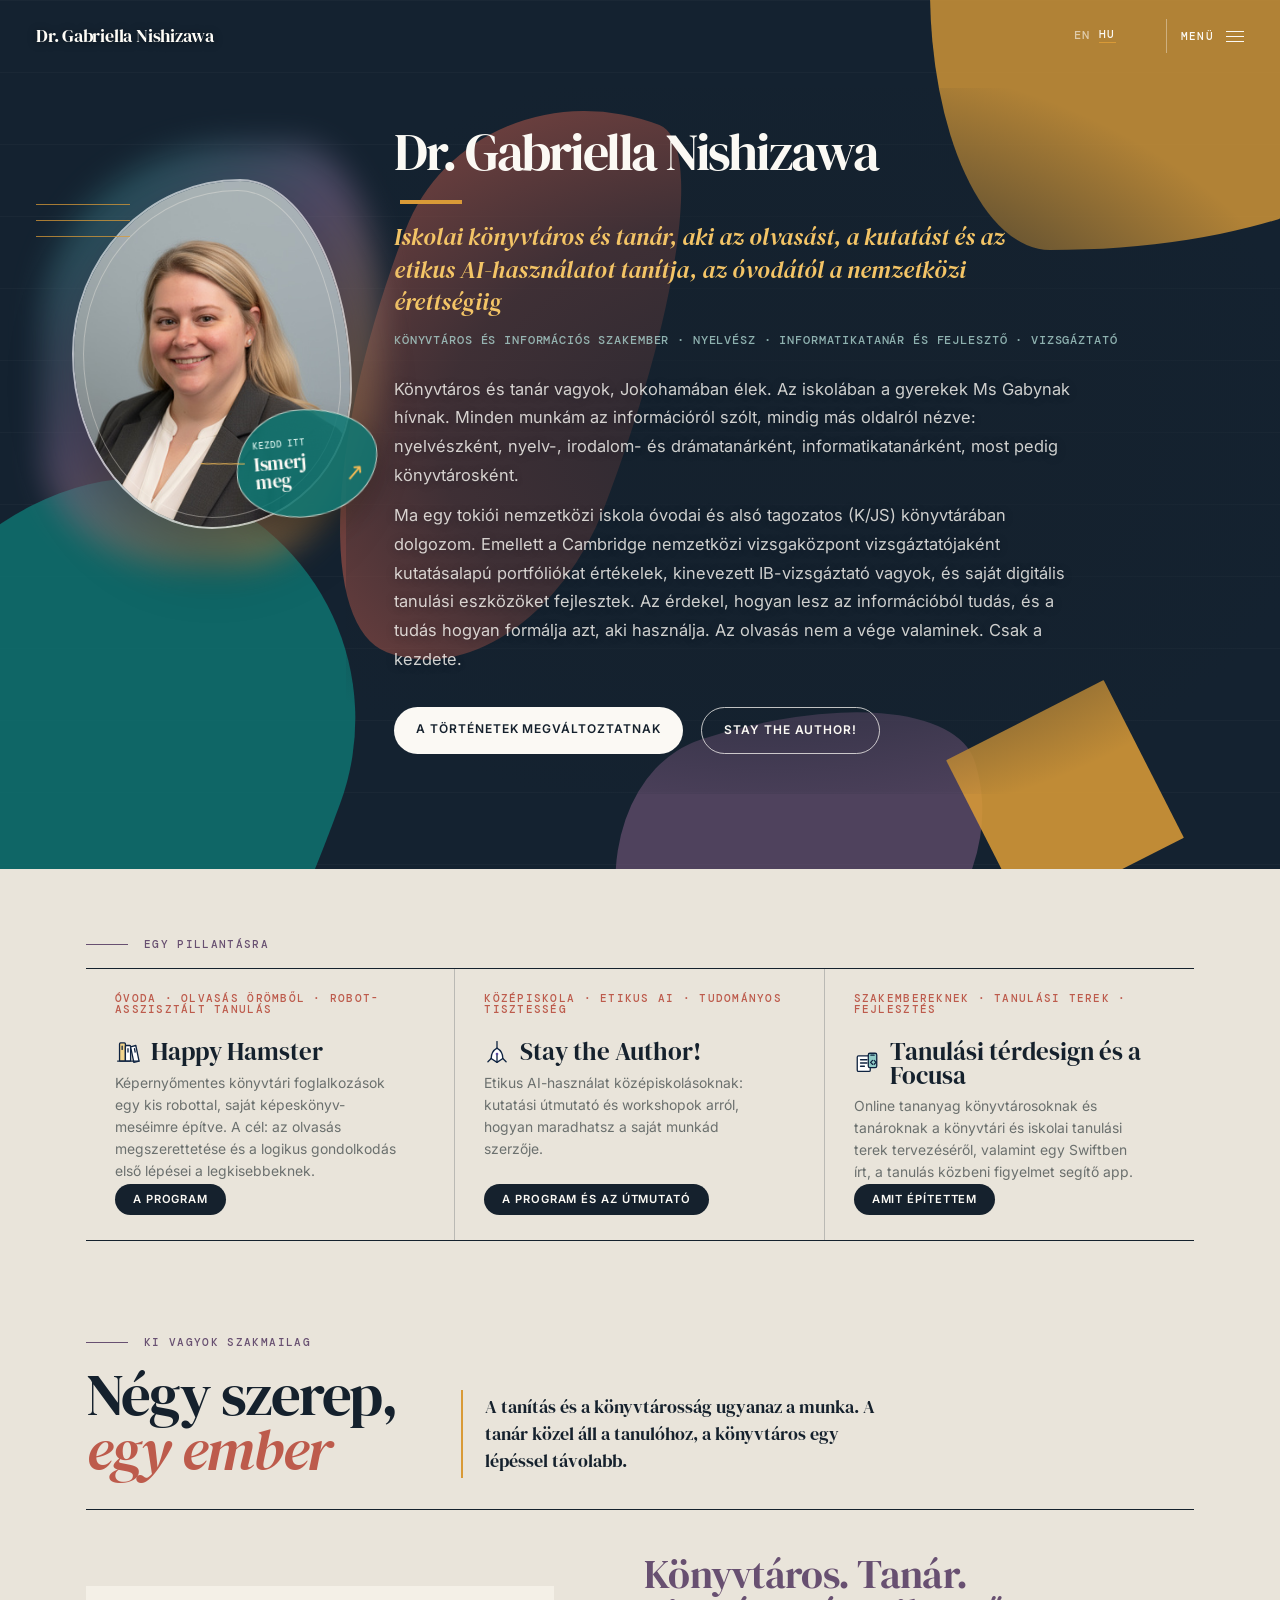
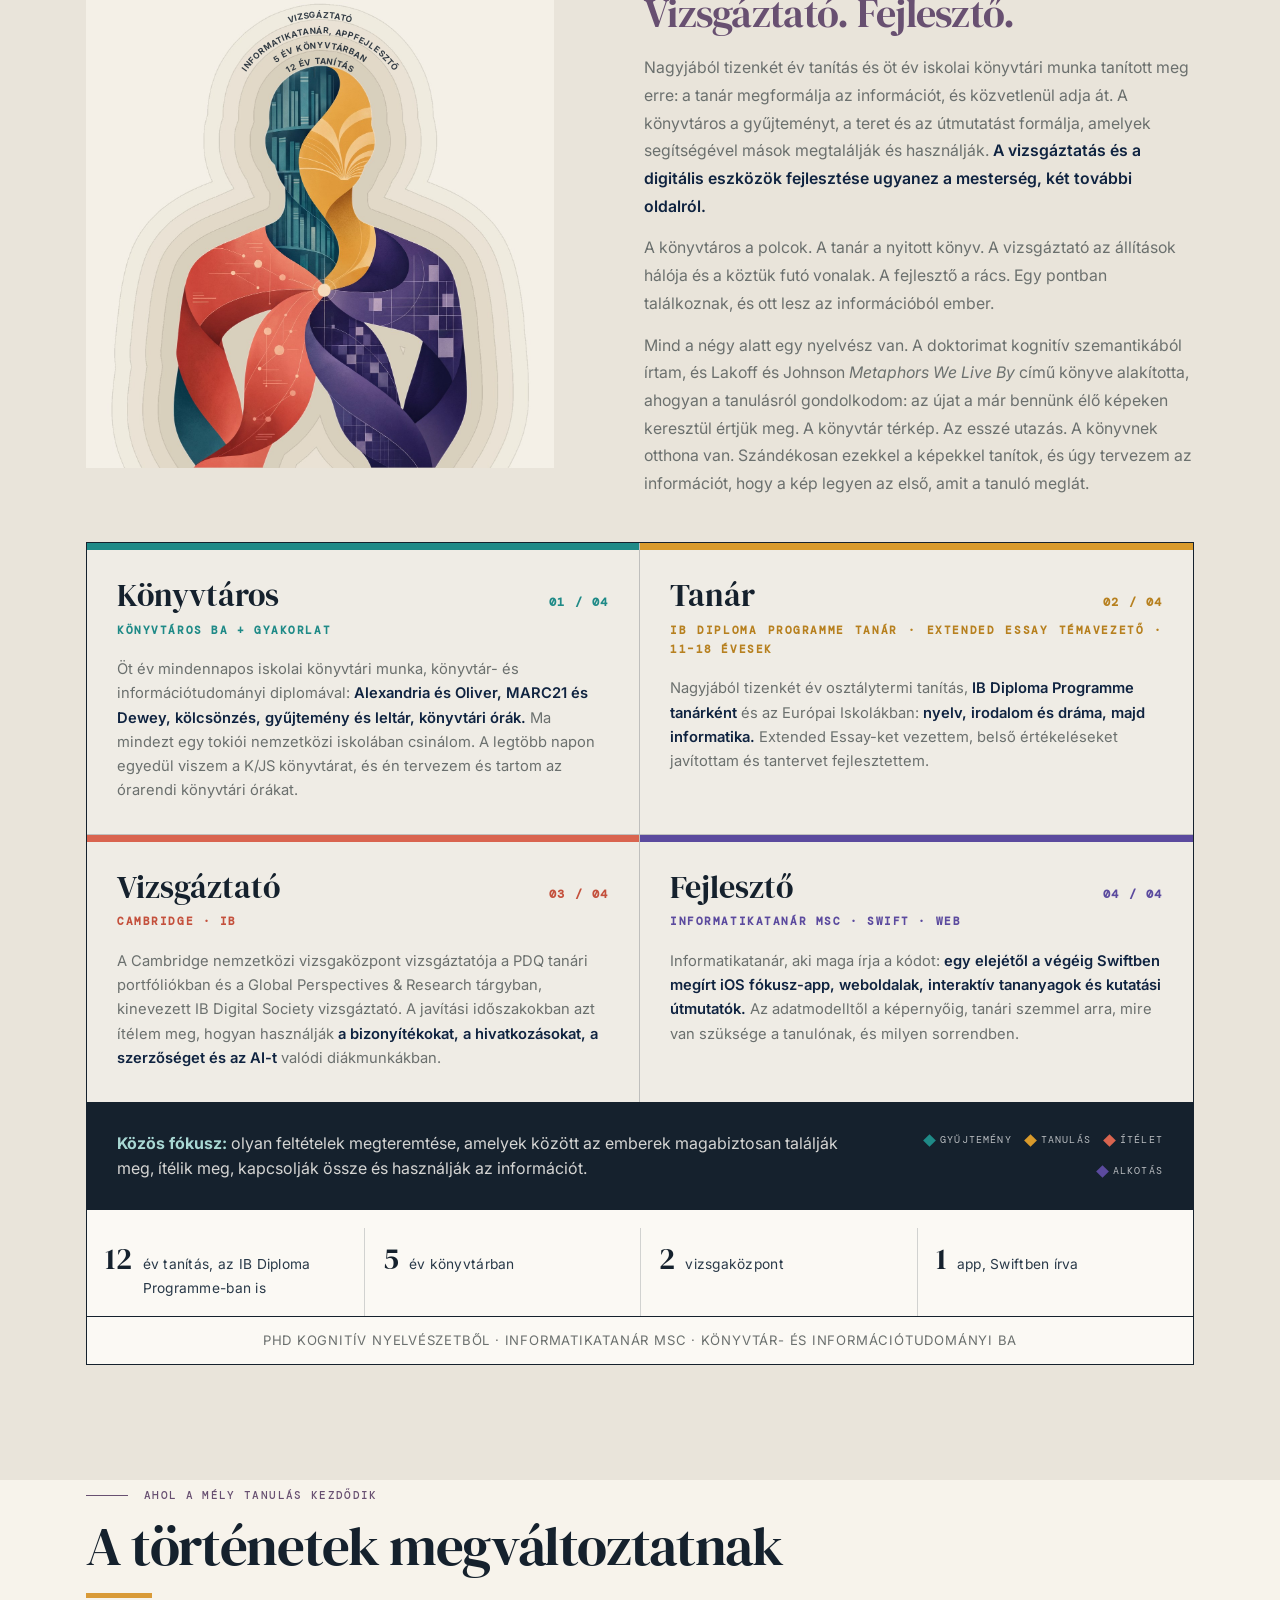
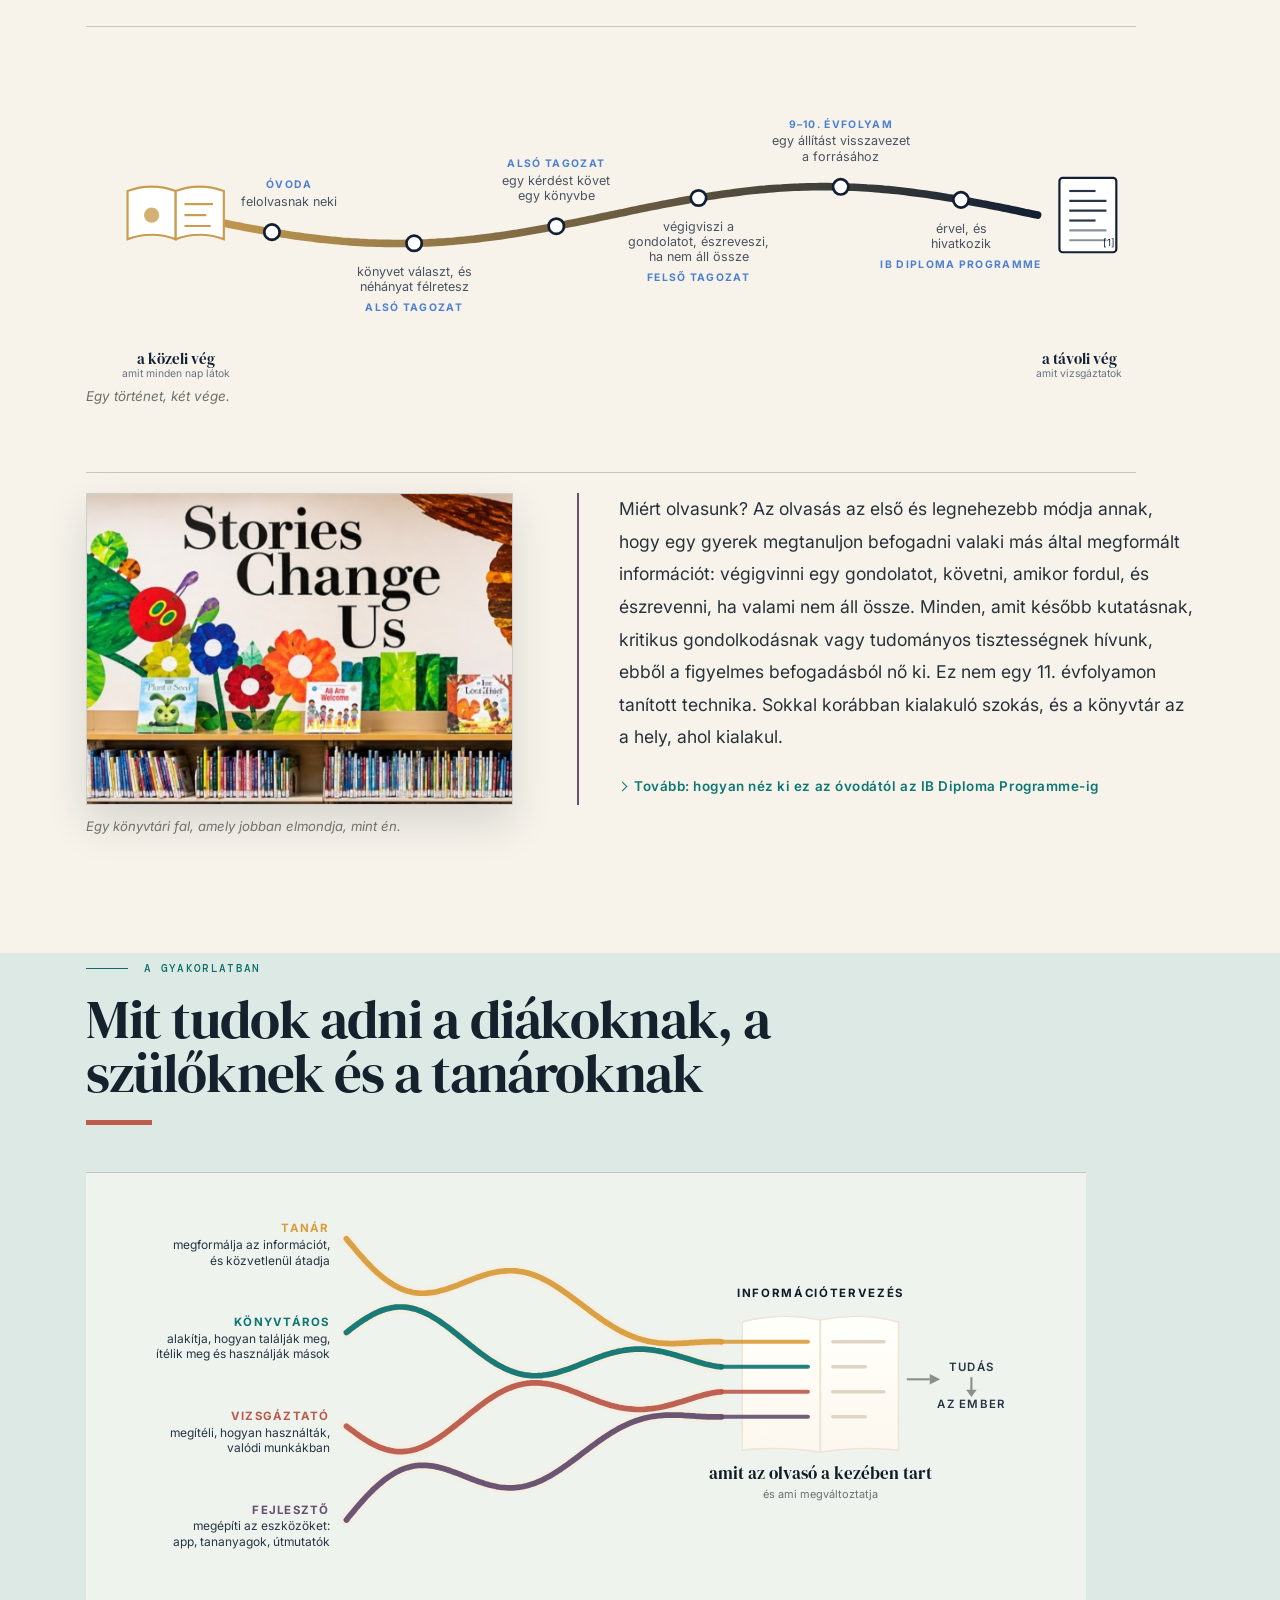
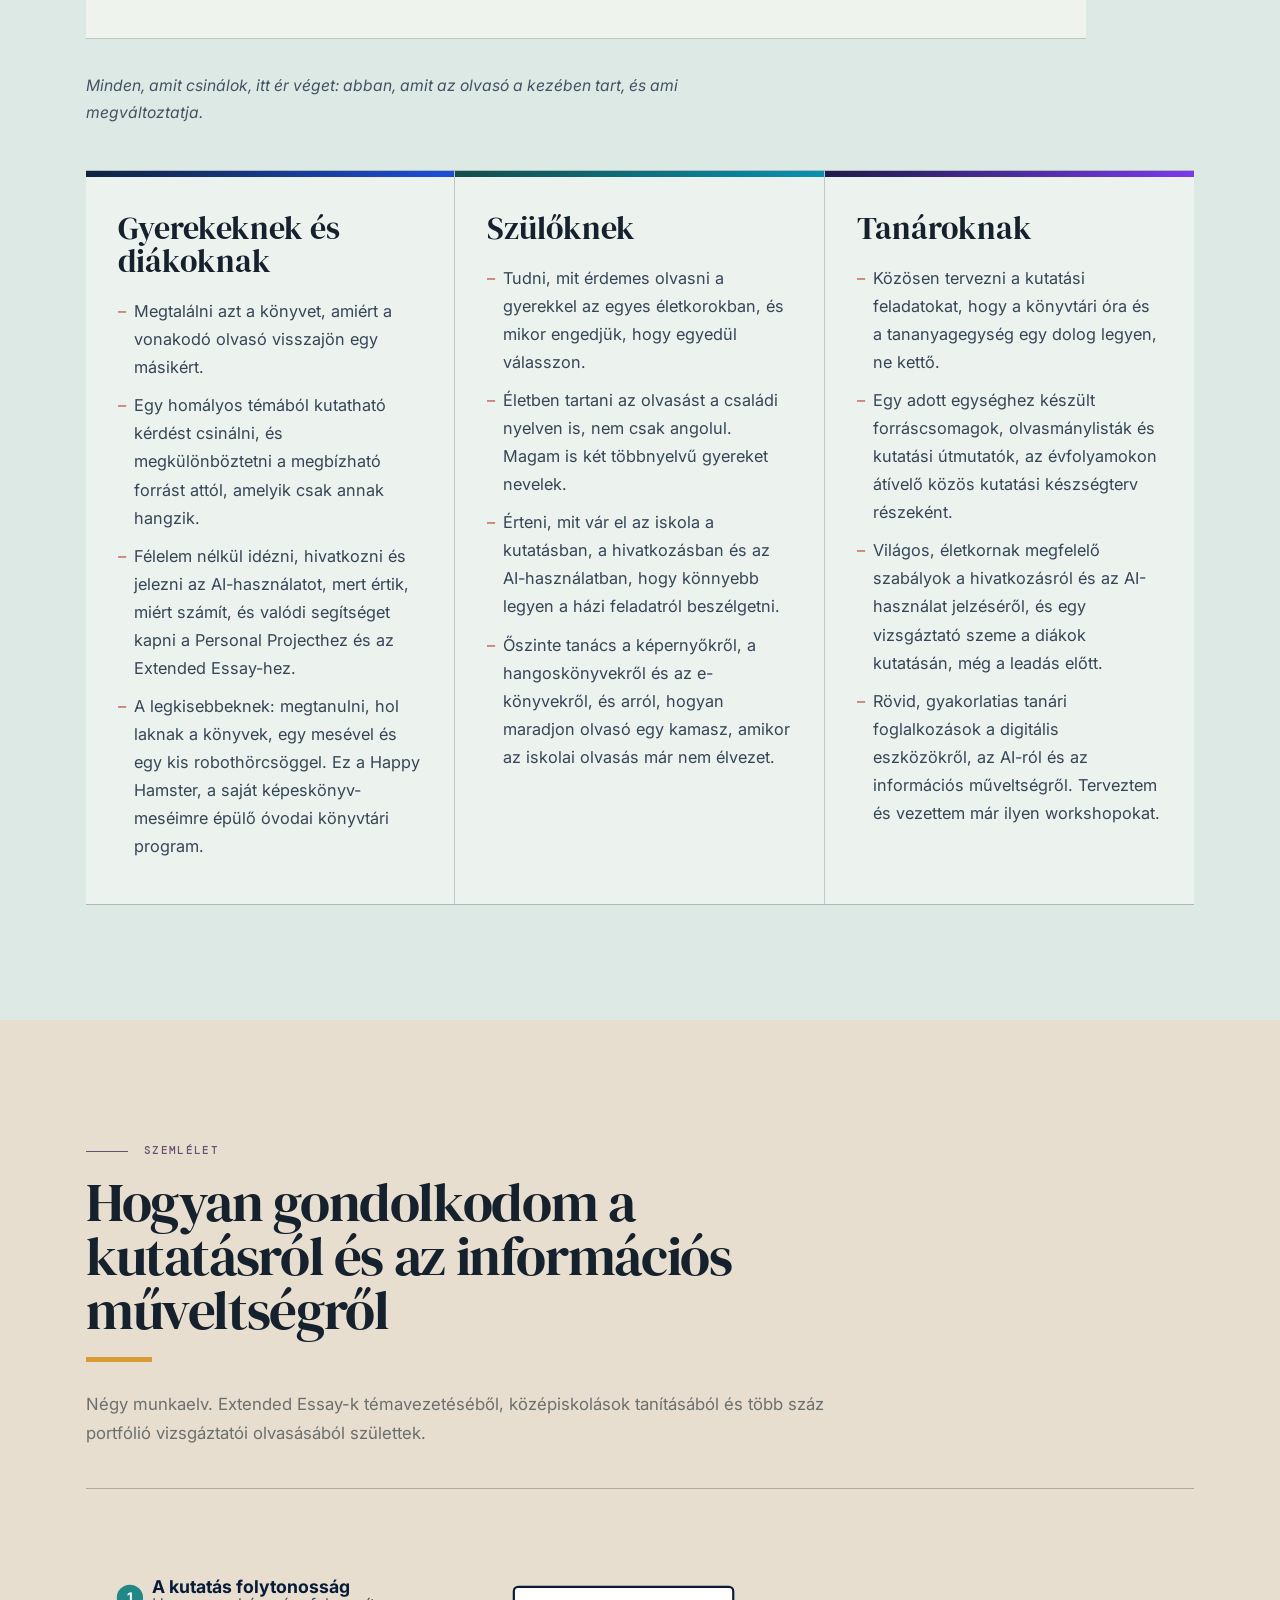
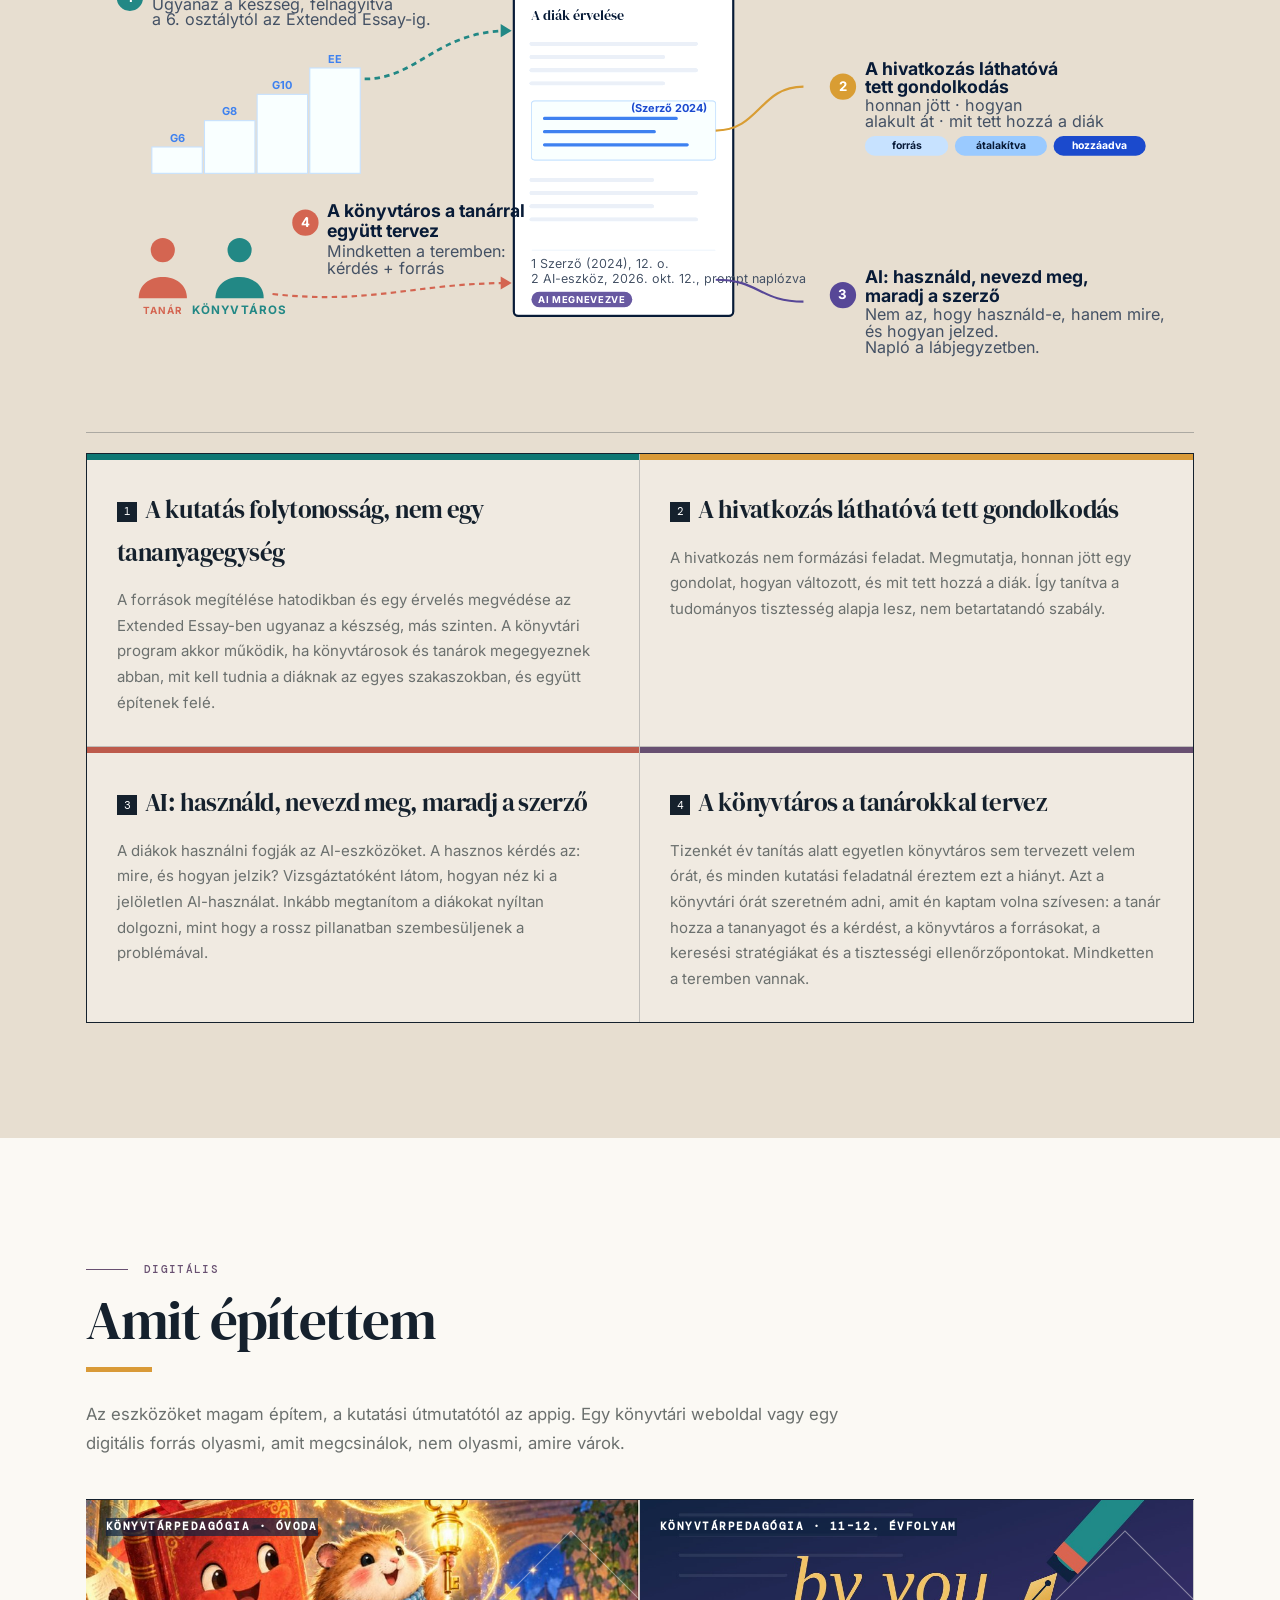
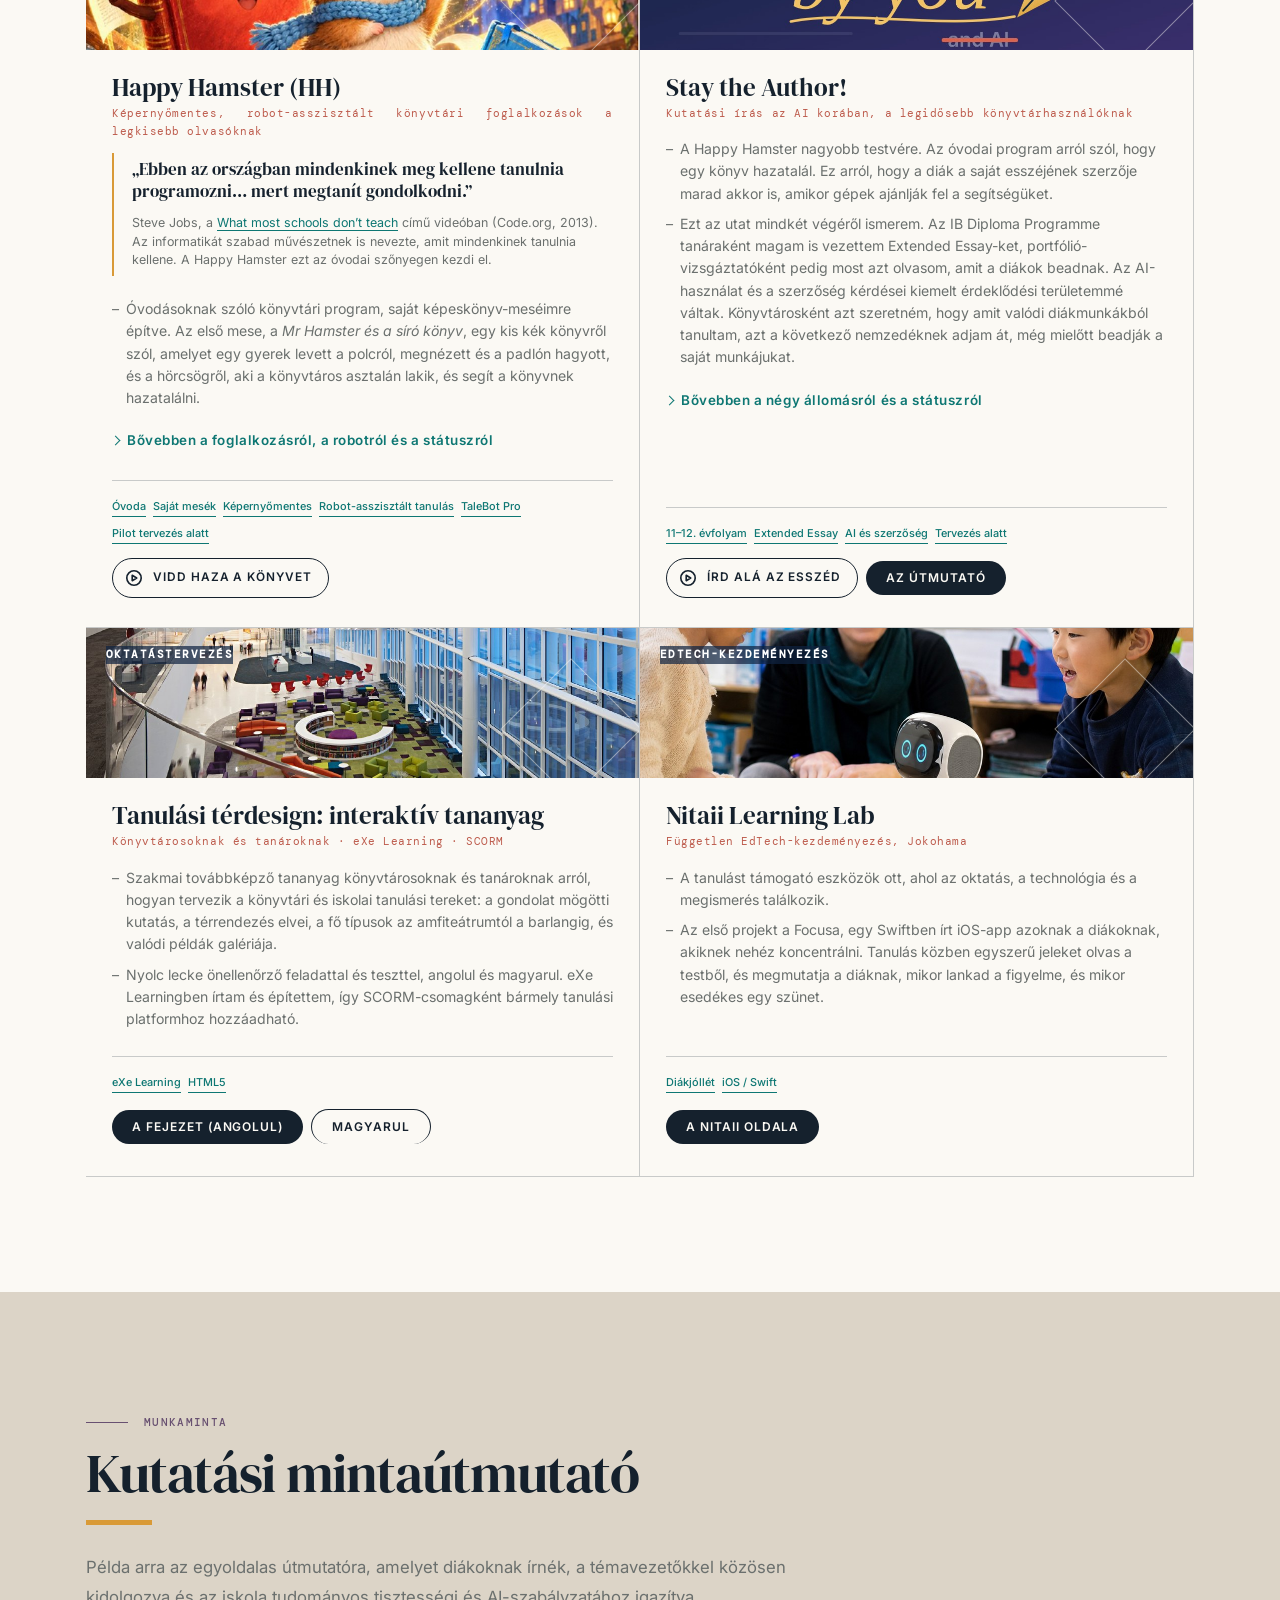
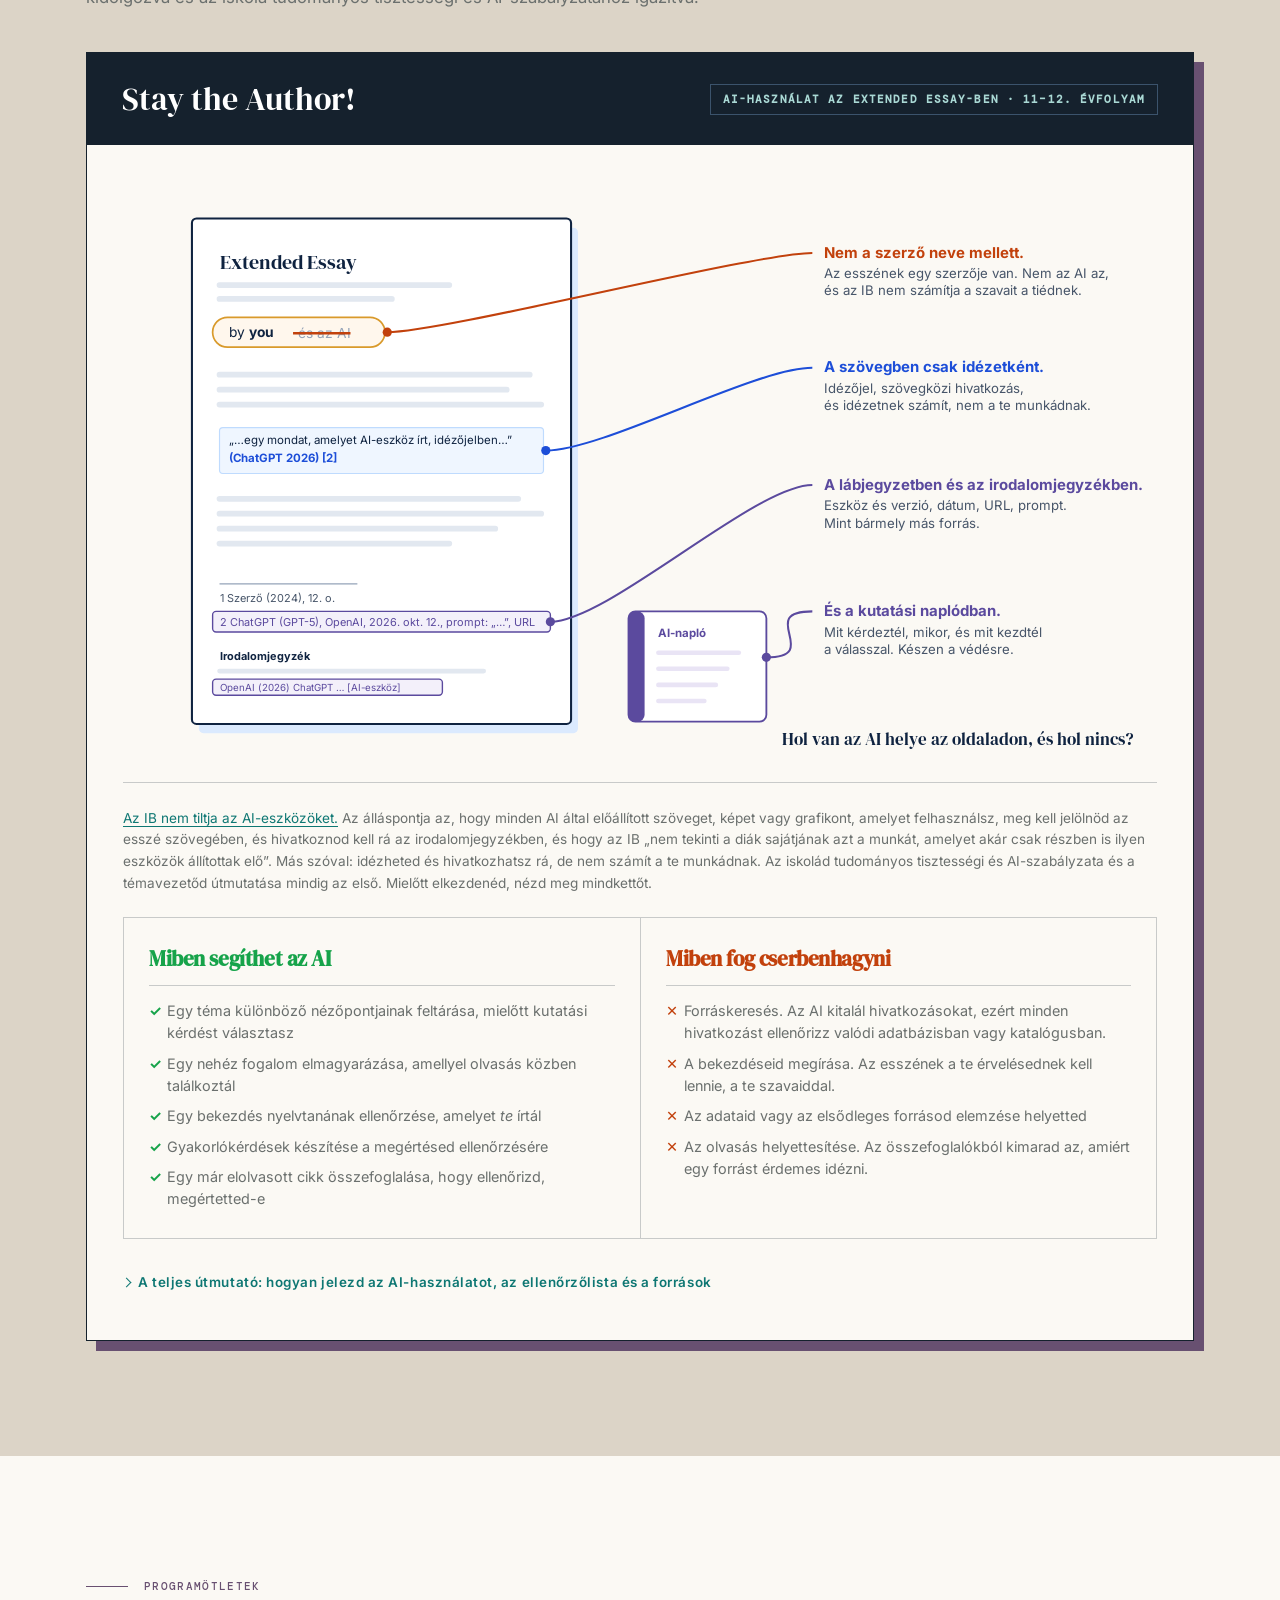
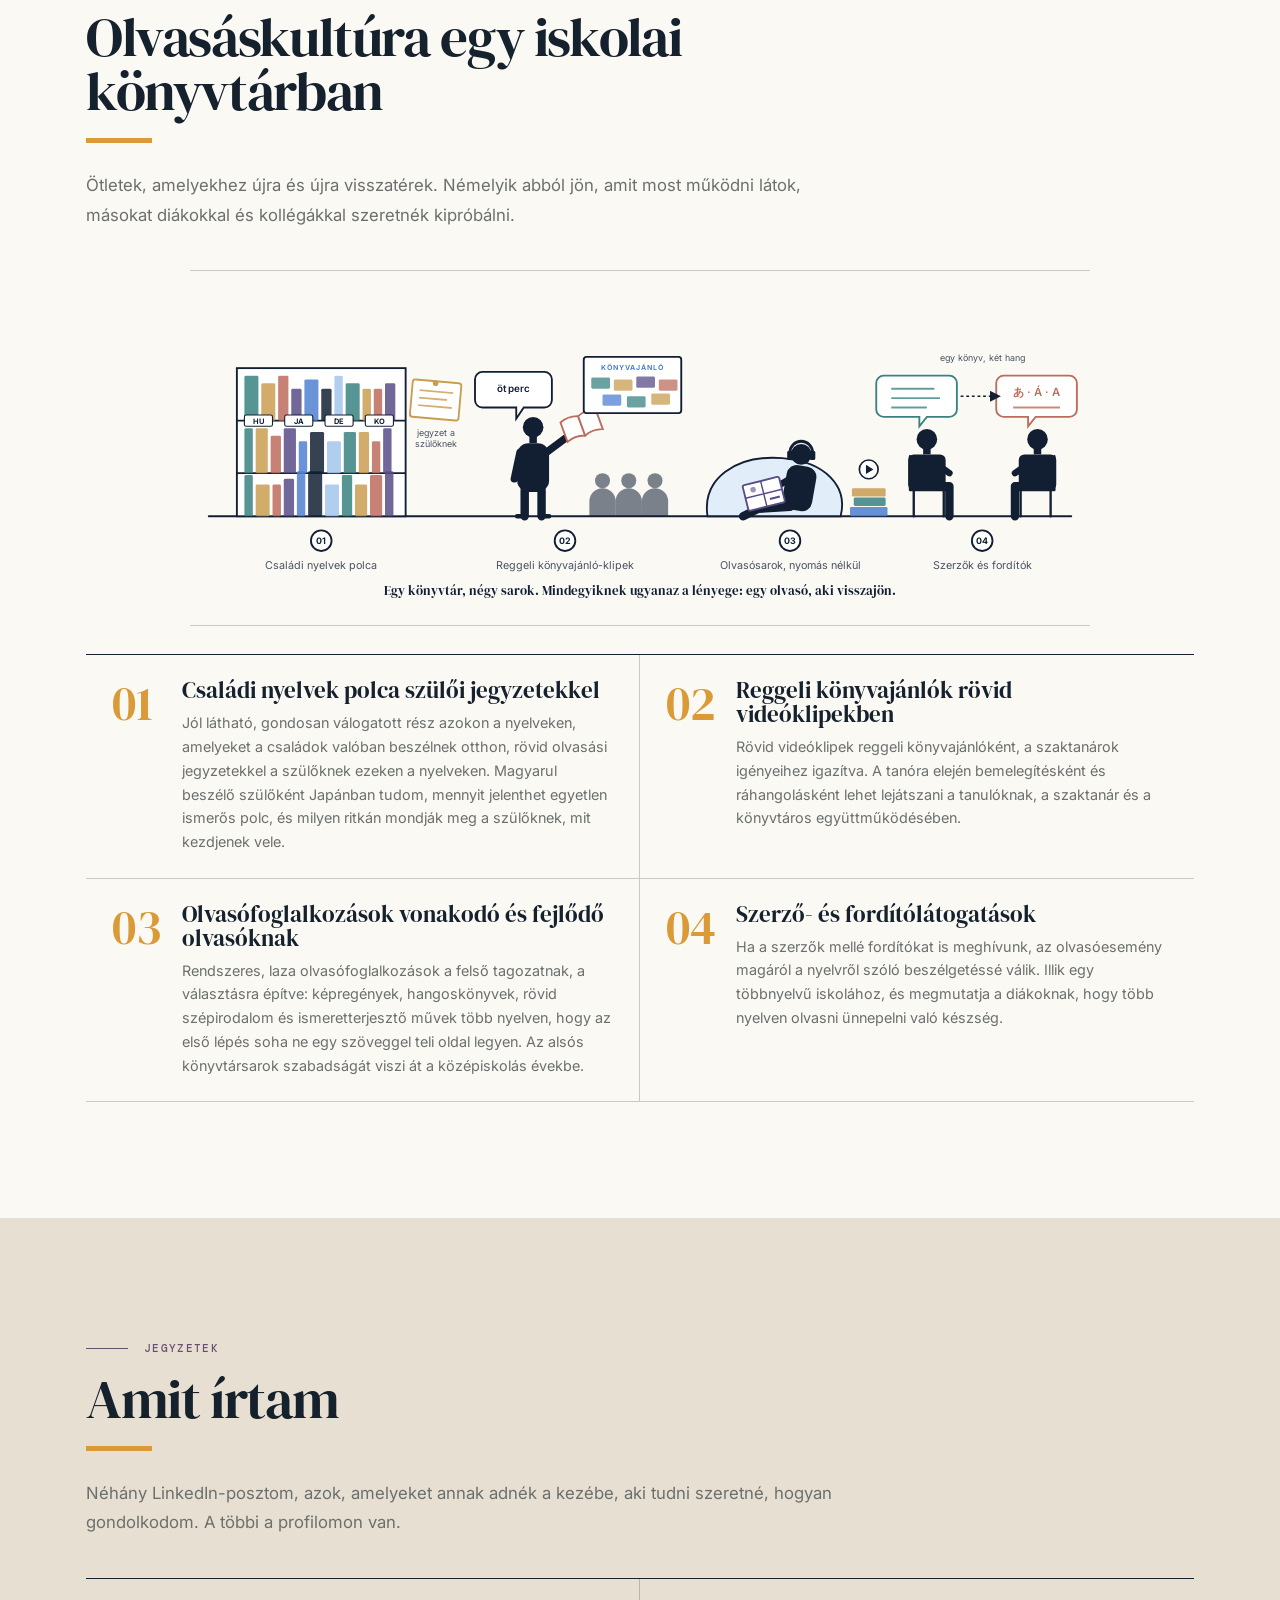
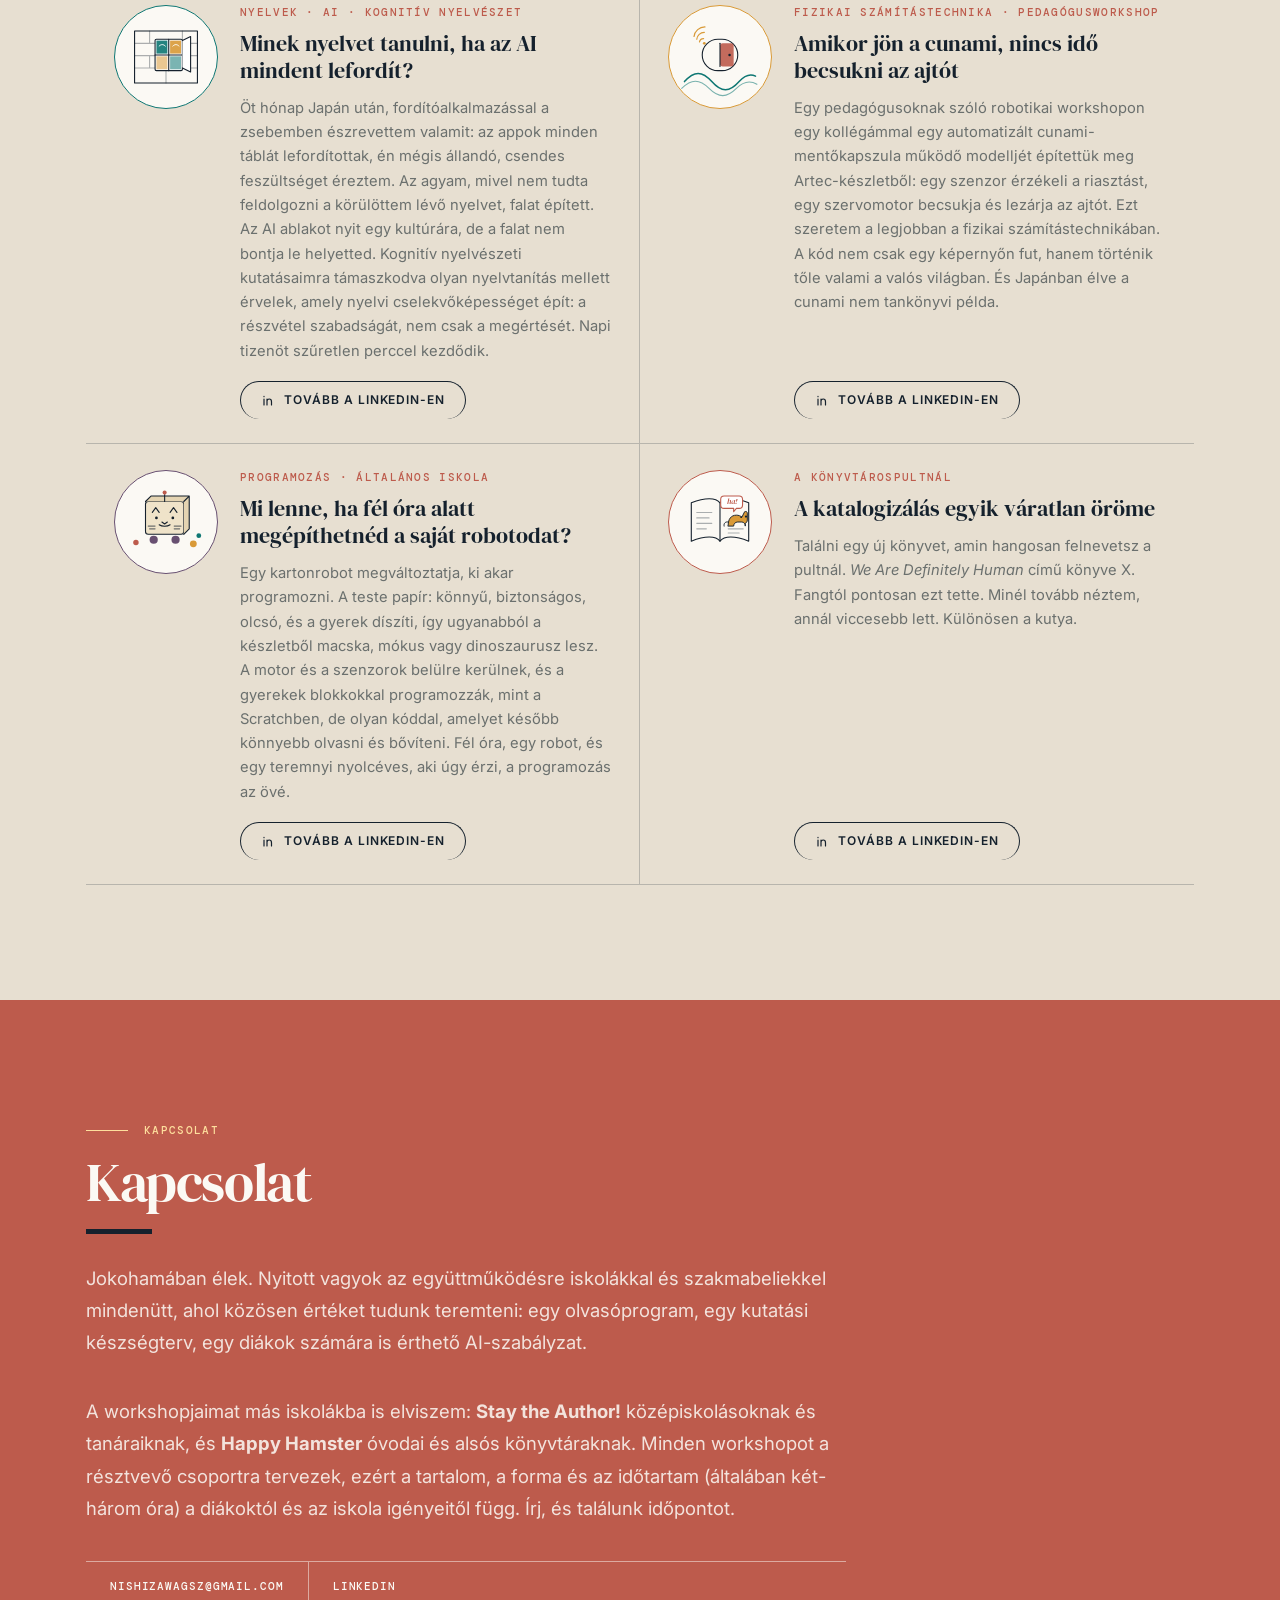
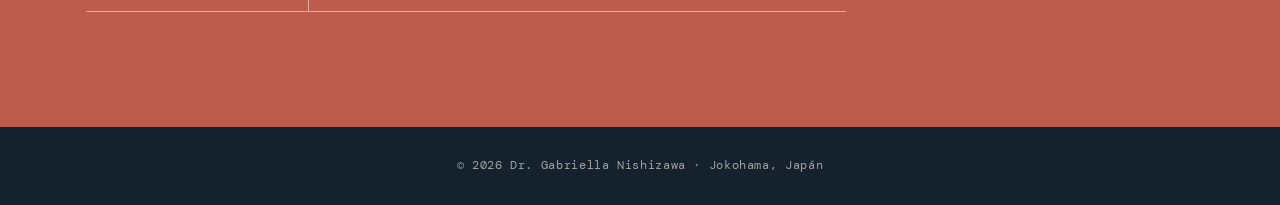
==== hu/index.html @ e2f0107f "Add Hungarian version (hu/) with language switch; copy edits in English Co-Authored-By: Claude Fable" ====
<!DOCTYPE html>

<html class="portfolio-site" lang="hu">
<head>
<meta charset="utf-8"/>
<meta content="width=device-width, initial-scale=1.0" name="viewport"/>
<meta content="Dr. Nishizawa Gabriella, könyvtáros és információs szakember, nyelvész, informatikatanár és fejlesztő, vizsgáztató, Jokohama: iskolai könyvtárak, olvasáskultúra, kutatási és információs műveltség, tudományos tisztesség és felelős AI-használat." name="description"/>
<link rel="alternate" hreflang="en" href="https://nishizawagsz.github.io/"/>
<link rel="alternate" hreflang="hu" href="https://nishizawagsz.github.io/hu/"/>
<link rel="canonical" href="https://nishizawagsz.github.io/hu/"/>
<meta property="og:type" content="website"/>
<meta property="og:title" content="Dr. Gabriella Nishizawa · Könyvtárak, információ és tanulás"/>
<meta property="og:description" content="Iskolai könyvtáros és tanár, aki az olvasást, a kutatást és az etikus AI-használatot tanítja, az óvodától a nemzetközi érettségiig."/>
<meta property="og:url" content="https://nishizawagsz.github.io/hu/"/>
<meta property="og:image" content="https://nishizawagsz.github.io/assets/four-roles-layers.jpg"/>
<meta name="twitter:card" content="summary_large_image"/>
<title>Dr. Gabriella Nishizawa · Könyvtárak, információ és tanulás</title>
<link href="https://fonts.googleapis.com" rel="preconnect"/>
<link href="https://fonts.googleapis.com/css2?family=Inter:wght@300;400;500;600;700&amp;family=DM+Serif+Display:ital@0;1&amp;display=swap" rel="stylesheet"/>
<style>
    *, *::before, *::after { margin: 0; padding: 0; box-sizing: border-box; }

    :root {
        --navy:  #0f2340;
        --blue:  #1d4ed8;
        --sky:   #3b82f6;
        --pale:  #eff6ff;
        --slate: #475569;
        --muted: #94a3b8;
        --line:  #e2e8f0;
        --white: #ffffff;
        --off:   #f9fafb;
        --serif: 'DM Serif Display', Georgia, serif;
        --sans:  'Inter', 'Segoe UI', system-ui, sans-serif;
    }

    html { scroll-behavior: smooth; }
    body {
        font-family: var(--sans);
        color: var(--navy);
        background: var(--white);
        line-height: 1.6;
        -webkit-font-smoothing: antialiased;
    }

    .container { max-width: 1000px; margin: 0 auto; padding: 0 32px; }
    .section-label {
        font-size: 0.7rem; font-weight: 600; letter-spacing: 0.15em;
        text-transform: uppercase; color: var(--sky); margin-bottom: 10px;
    }
    .divider {
        width: 48px; height: 3px; border-radius: 2px; margin: 0 auto 48px;
        background: linear-gradient(90deg, var(--blue), var(--sky));
    }
    .section { padding: 80px 0; }
    .section-alt { background: #dbeafe; }
    .section-heading {
        font-family: var(--serif); font-size: 2rem; font-weight: 400;
        text-align: center; color: var(--navy); margin-bottom: 14px;
    }
    .section-intro {
        max-width: 720px; margin: -28px auto 44px; text-align: center;
        color: var(--slate); font-size: 1rem; line-height: 1.75;
    }

    /* ── Top nav ─────────────────────────────────────────────── */
    .topnav {
        background: var(--navy);
        border-bottom: 1px solid rgba(255,255,255,0.08);
    }
    .topnav-inner {
        max-width: 1000px; margin: 0 auto; padding: 14px 32px;
        display: flex; justify-content: space-between; align-items: center; gap: 16px;
        flex-wrap: wrap;
    }
    .topnav a {
        color: rgba(255,255,255,0.7); text-decoration: none; font-size: 0.82rem;
        font-weight: 500; letter-spacing: 0.02em;
    }
    .topnav a:hover { color: var(--white); }
    .topnav-links { display: flex; gap: 22px; flex-wrap: wrap; }

    /* ── Hero ─────────────────────────────────────────────────── */
    .hero {
        background: var(--navy); color: var(--white);
        padding: 80px 32px 90px; position: relative; overflow: hidden;
    }
    .hero::before {
        content: ''; position: absolute; top: -120px; right: -120px;
        width: 500px; height: 500px; border-radius: 50%;
        background: radial-gradient(circle, rgba(59,130,246,0.18) 0%, transparent 70%);
        pointer-events: none;
    }
    .hero::after {
        content: ''; position: absolute; bottom: -80px; left: 5%;
        width: 300px; height: 300px; border-radius: 50%;
        background: radial-gradient(circle, rgba(29,78,216,0.15) 0%, transparent 70%);
        pointer-events: none;
    }
    .hero-inner {
        max-width: 1000px; margin: 0 auto;
        display: grid; grid-template-columns: auto 1fr; gap: 56px;
        align-items: center; position: relative; z-index: 1;
    }
    .hero-photo { position: relative; width: 220px; height: 220px; }
    .hero-photo::before {
        content: ''; position: absolute; inset: -9%;
        border-radius: 70% 30% 50% 50% / 50% 50% 70% 30%;
        background: linear-gradient(135deg, #1f8a87 0%, #3b82f6 45%, #d99a2b 100%);
        opacity: 0.35; filter: blur(16px);
        animation: blobMorph 9s ease-in-out infinite;
    }
    .hero-photo-blob {
        position: relative; width: 100%; height: 100%; overflow: hidden;
        border-radius: 60% 40% 50% 50% / 50% 60% 40% 50%;
        border: 3px solid rgba(255,255,255,0.22);
        box-shadow: 0 24px 60px rgba(0,0,0,0.28);
        animation: blobMorph 9s ease-in-out infinite;
    }
    .hero-photo-blob img {
        width: 100%; height: 100%; object-fit: cover; object-position: center top; display: block;
    }
    @keyframes blobMorph {
        0%, 100% { border-radius: 60% 40% 30% 70% / 60% 30% 70% 40%; }
        33% { border-radius: 30% 70% 70% 30% / 30% 60% 40% 70%; }
        66% { border-radius: 70% 30% 50% 50% / 50% 60% 40% 50%; }
    }
    @media (prefers-reduced-motion: reduce) { .hero-photo::before, .hero-photo-blob { animation: none; } }
    .hero-name {
        font-family: var(--serif); font-size: 2.6rem; font-weight: 400;
        line-height: 1.15; margin-bottom: 10px; color: var(--white);
    }
    .hero-title {
        font-size: 0.85rem; font-weight: 500; letter-spacing: 0.08em;
        text-transform: uppercase; color: rgba(147,197,253,0.85); margin-bottom: 24px;
    }
    .hero-bio {
        font-size: 1rem; line-height: 1.75; color: rgba(255,255,255,0.78);
        max-width: 600px;
    }
    .hero-bio + .hero-bio { margin-top: 12px; }
    .glance { display: grid; grid-template-columns: repeat(3, 1fr); gap: 16px; margin: 0 0 56px; }
    .glance a { display: block; background: var(--white); border: 1px solid var(--line); border-radius: 10px; padding: 18px 20px 16px; text-decoration: none; color: inherit; border-top: 4px solid var(--navy); box-shadow: 0 4px 24px rgba(15,35,64,0.06); transition: transform .15s; }
    .glance a:hover { transform: translateY(-2px); }
    .glance .g-label { font-size: 0.7rem; font-weight: 700; letter-spacing: 1.4px; text-transform: uppercase; color: var(--muted); margin-bottom: 6px; }
    .glance h3 { font-family: var(--serif); font-weight: 400; font-size: 1.25rem; color: var(--navy); margin-bottom: 6px; display: flex; align-items: center; gap: 10px; }
    .glance .g-icon { width: 32px; height: 32px; flex-shrink: 0; }
    .glance p { font-size: 0.88rem; color: var(--slate); line-height: 1.55; text-align: left; }
    .glance .g-more { display: inline-block; margin-top: 10px; font-size: 0.82rem; font-weight: 600; color: var(--blue); }
    /* justified running text */
    .hero-bio, .strands-lead-text, .strand-card p, .strand-card li, .about-text p, .help-col li, .why-cell p, .guide-note, .guide-col li, .checklist li, .idea p, .exp-body li, .exp-body p, .layers-note p, .section-intro, .strands-band p, .help-caption, .guide-sources p, .contact-text { text-align: justify; hyphens: auto; -webkit-hyphens: auto; }
    .section-intro { text-align: center; }
    .hero-tags { display: flex; flex-wrap: wrap; gap: 8px; margin-top: 24px; }
    .hero-tag {
        font-size: 0.78rem; font-weight: 500; padding: 5px 12px; border-radius: 20px;
        border: 1px solid rgba(255,255,255,0.2); color: rgba(255,255,255,0.7);
        background: rgba(255,255,255,0.06); letter-spacing: 0.02em;
    }
    .hero-actions { display: flex; gap: 10px; flex-wrap: wrap; margin-top: 26px; }
    .btn {
        font-size: 0.82rem; font-weight: 600; padding: 9px 16px; border-radius: 6px;
        text-decoration: none; transition: background 0.2s ease, color 0.2s ease;
        display: inline-block;
    }
    .btn-primary { background: var(--navy); color: var(--white); }
    .btn-primary:hover { background: var(--blue); }
    .btn-light { background: var(--white); color: var(--navy); }
    .btn-light:hover { background: var(--pale); }
    .btn-ghost { border: 1px solid rgba(255,255,255,0.35); color: var(--white); }
    .btn-ghost:hover { background: rgba(255,255,255,0.1); }

    /* ── Wave dividers ───────────────────────────────────────── */
    .wave-divider { display: block; width: 100%; line-height: 0; overflow: hidden; margin: -1px 0; }
    .wave-divider svg { display: block; width: 100%; height: 90px; }

    /* ── At a glance ─────────────────────────────────────────── */
    .glance-grid {
        display: grid; grid-template-columns: repeat(4, 1fr); gap: 16px;
    }
    .glance-card {
        background: var(--white); border-radius: 10px; padding: 24px 22px;
        box-shadow: 0 4px 24px rgba(15,35,64,0.10);
    }
    .glance-card .big {
        font-family: var(--serif); font-size: 1.9rem; line-height: 1.1;
        color: var(--navy); margin-bottom: 8px;
    }
    .glance-card .label {
        font-size: 0.7rem; font-weight: 700; letter-spacing: 0.12em;
        text-transform: uppercase; color: var(--blue); margin-bottom: 8px;
    }
    .glance-card p { font-size: 0.88rem; color: var(--slate); line-height: 1.6; }

    .strands-figure { max-width: 820px; margin: 48px auto 44px; }
    .strands-figure svg { width: 100%; height: auto; display: block; }
    .help-grid { display: grid; grid-template-columns: repeat(3, 1fr); gap: 20px; }
    .help-col { border-radius: 10px; border: 1px solid var(--line); overflow: hidden; background: var(--white); box-shadow: 0 4px 24px rgba(15,35,64,0.06); }
    .help-top { height: 6px; }
    .help-body { padding: 24px 24px 26px; }
    .help-body h3 { font-family: var(--serif); font-weight: 400; font-size: 1.25rem; color: var(--navy); margin-bottom: 14px; }
    .help-body ul { list-style: none; }
    .help-body li { font-size: 0.9rem; color: var(--slate); padding: 5px 0 5px 16px; position: relative; line-height: 1.55; }
    .help-body li::before { content: '–'; color: var(--muted); position: absolute; left: 0; }
    .strands-art { margin: 0; }
    .strands-art img { width: 100%; height: auto; display: block; }
    .story-figure { max-width: 960px; margin: 0 auto 36px; }
    .story-figure svg { width: 100%; height: auto; display: block; }
    .figure-caption { text-align: center; font-size: 0.85rem; color: var(--muted); margin-top: -28px; margin-bottom: 8px; font-style: italic; }
    /* ── Four strands ────────────────────────────────────────── */
    .strands-head { display: grid; grid-template-columns: 1fr auto; gap: 40px; align-items: end; padding-bottom: 28px; border-bottom: 2px solid var(--navy); margin-bottom: 32px; }
    .strands-title { font-family: var(--serif); font-weight: 400; font-size: 3.1rem; line-height: 1.05; color: var(--navy); }
    .strands-title em { font-style: italic; color: var(--blue); }
    .strands-quote { max-width: 300px; font-size: 1rem; line-height: 1.6; color: var(--navy); padding-left: 18px; border-left: 2px solid var(--navy); }
    .strands-lead { display: grid; grid-template-columns: 340px 1fr; gap: 36px; align-items: center; margin-bottom: 8px; }
    .strands-lead-kicker { font-family: var(--serif); font-size: 1.7rem; line-height: 1.2; color: var(--blue); margin-bottom: 14px; }
    .strands-lead-text { font-size: 1.02rem; line-height: 1.75; color: var(--slate); }
    .strands-lead-text strong { color: var(--navy); font-weight: 600; }
    .strand-grid { display: grid; grid-template-columns: 1fr 1fr; gap: 22px; margin-top: 44px; }
    .strand-card { background: var(--white); border: 1px solid var(--line); border-radius: 10px; overflow: hidden; box-shadow: 0 4px 24px rgba(15,35,64,0.08); }
    .strand-bar { height: 6px; }
    .strand-body { padding: 26px 28px 28px; }
    .strand-top { display: flex; justify-content: space-between; align-items: baseline; gap: 12px; }
    .strand-top h3 { font-family: var(--serif); font-weight: 400; font-size: 1.7rem; color: var(--navy); }
    .strand-num { font-size: 0.72rem; font-weight: 600; letter-spacing: 0.14em; }
    .strand-sub { font-size: 0.7rem; font-weight: 700; letter-spacing: 0.14em; text-transform: uppercase; margin: 4px 0 14px; }
    .strand-body p:last-child { font-size: 0.95rem; line-height: 1.7; color: var(--slate); }
    .strand-body p strong { color: var(--navy); font-weight: 600; }
    .strands-band { margin-top: 28px; background: var(--navy); border-radius: 10px; padding: 24px 30px; display: grid; grid-template-columns: 1fr auto; gap: 24px; align-items: center; }
    .strands-band p { color: rgba(255,255,255,0.85); font-size: 1.02rem; line-height: 1.6; }
    .strands-band p strong { color: #93c5fd; }
    .strands-legend { display: flex; flex-wrap: wrap; gap: 14px; max-width: 260px; justify-content: flex-end; }
    .strands-legend span { font-size: 0.68rem; letter-spacing: 0.12em; text-transform: uppercase; color: rgba(255,255,255,0.7); display: inline-flex; align-items: center; gap: 6px; }
    .strands-legend i { width: 9px; height: 9px; transform: rotate(45deg); display: inline-block; }
    /* ── Timeline + stats ────────────────────────────────────── */
    .timeline { display: grid; grid-template-columns: repeat(3, 1fr); position: relative; margin: 0 auto 28px; max-width: 900px; }
    .timeline::before { content: ''; position: absolute; left: 8%; right: 8%; top: 9px; height: 2px; background: var(--line); }
    .tl-stop { text-align: center; position: relative; padding: 0 10px; }
    .tl-dot { display: block; width: 18px; height: 18px; border-radius: 50%; margin: 0 auto 12px; border: 4px solid var(--white); box-shadow: 0 0 0 2px var(--line); position: relative; }
    .tl-year { display: block; font-size: 0.7rem; font-weight: 700; letter-spacing: 0.12em; text-transform: uppercase; color: var(--sky); }
    .tl-place { display: block; font-family: var(--serif); font-size: 1.35rem; color: var(--navy); line-height: 1.2; margin: 2px 0; }
    .tl-what { display: block; font-size: 0.85rem; color: var(--slate); }
    .tl-now .tl-dot { box-shadow: 0 0 0 2px var(--blue); }
    .stats { display: grid; grid-template-columns: repeat(5, 1fr); gap: 12px; max-width: 900px; margin: 0 auto 44px; }
    .stat { background: var(--white); border: 1px solid var(--line); border-radius: 10px; padding: 16px 14px; text-align: center; }
    .stat-n { display: block; font-family: var(--serif); font-size: 1.9rem; line-height: 1; color: var(--navy); }
    .stat-l { display: block; font-size: 0.76rem; color: var(--slate); margin-top: 6px; line-height: 1.35; }
    .exp-ico { position: absolute; right: 16px; bottom: 10px; width: 40px; height: 40px; }
    .exp-visual .yr { bottom: 12px; left: 20px; right: auto; }
    .exp-visual { height: 104px; }
    .layers { display: grid; grid-template-columns: 520px 1fr; gap: 40px; align-items: center; max-width: 960px; margin: 0 auto; }
    .layers-note p { font-size: 0.98rem; color: var(--slate); line-height: 1.7; margin-bottom: 14px; }
    .layers-figure svg { width: 100%; height: auto; display: block; }
    .layers-list { list-style: none; display: grid; gap: 14px; }
    .layers-list li { display: grid; grid-template-columns: 28px 1fr; gap: 12px; align-items: start; font-size: 0.92rem; line-height: 1.6; color: var(--slate); }
    .layers-list li span { width: 26px; height: 26px; border-radius: 50%; background: var(--navy); color: #fff; font-size: 0.74rem; font-weight: 700; display: inline-flex; align-items: center; justify-content: center; margin-top: 2px; }
    .layers-list strong { color: var(--navy); font-weight: 600; }
    /* ── Floor plan ──────────────────────────────────────────── */
    .plan { display: grid; grid-template-columns: 1.1fr 1fr; gap: 32px; align-items: start; max-width: 1000px; margin: 0 auto; }
    .plan-map { background: var(--white); border: 1px solid var(--line); border-radius: 12px; padding: 10px; box-shadow: 0 4px 24px rgba(15,35,64,0.08); }
    .plan-map svg { width: 100%; height: auto; display: block; border-radius: 8px; }
    .plan-notes { list-style: none; display: grid; gap: 12px; }
    .plan-notes li { display: grid; grid-template-columns: 26px 1fr; gap: 12px; align-items: start; font-size: 0.9rem; line-height: 1.6; color: var(--slate); }
    .plan-notes li span { width: 24px; height: 24px; border-radius: 50%; background: var(--blue); color: #fff; font-size: 0.72rem; font-weight: 700; display: inline-flex; align-items: center; justify-content: center; margin-top: 2px; }
    .plan-notes li:nth-child(6) span, .plan-notes li:nth-child(7) span { background: #0891b2; }
    .plan-notes strong { color: var(--navy); font-weight: 600; }
    /* ── Experience cards ────────────────────────────────────── */
    .exp-grid { display: grid; grid-template-columns: repeat(3, 1fr); gap: 22px; }
    .exp-card {
        border-radius: 10px; border: 1px solid var(--line); overflow: hidden;
        background: var(--white); display: flex; flex-direction: column;
        transition: box-shadow 0.25s ease, transform 0.25s ease;
    }
    .exp-card:hover { box-shadow: 0 12px 32px rgba(15,35,64,0.1); transform: translateY(-3px); }
    .exp-visual { height: 96px; position: relative; overflow: hidden; }
    .exp-visual .cat {
        position: absolute; top: 16px; left: 18px; font-size: 0.66rem; font-weight: 700;
        letter-spacing: 0.14em; text-transform: uppercase; color: rgba(255,255,255,0.75);
        background: rgba(255,255,255,0.1); padding: 4px 10px; border-radius: 20px;
        border: 1px solid rgba(255,255,255,0.15);
    }
    .exp-visual .yr {
        position: absolute; bottom: 12px; right: 18px; font-size: 0.78rem;
        color: rgba(255,255,255,0.6); font-weight: 500;
    }
    .grad-1 { background: linear-gradient(135deg, #0f2340 0%, #1d4ed8 100%); }
    .grad-2 { background: linear-gradient(135deg, #134e4a 0%, #0891b2 100%); }
    .grad-3 { background: linear-gradient(135deg, #1e1b4b 0%, #7c3aed 100%); }
    .grad-4 { background: linear-gradient(135deg, #14532d 0%, #16a34a 100%); }
    .grad-5 { background: linear-gradient(135deg, #431407 0%, #c2410c 100%); }
    .grad-6 { background: linear-gradient(135deg, #4a044e 0%, #9333ea 100%); }
    .grad-8 { background: linear-gradient(135deg, #0f172a 0%, #0891b2 100%); }
    .exp-body { padding: 20px 22px 22px; flex: 1; display: flex; flex-direction: column; }
    .exp-title { font-size: 1rem; font-weight: 600; color: var(--navy); margin-bottom: 4px; line-height: 1.4; }
    .exp-org { font-size: 0.82rem; color: var(--muted); margin-bottom: 12px; }
    .exp-body ul { list-style: none; flex: 1; }
    .exp-body li { font-size: 0.88rem; color: var(--slate); padding: 4px 0; line-height: 1.55; padding-left: 14px; position: relative; }
    .exp-body li::before { content: '–'; color: var(--muted); position: absolute; left: 0; }
    .tags { display: flex; flex-wrap: wrap; gap: 5px; margin-top: 14px; }
    .tag { font-size: 0.74rem; font-weight: 500; background: var(--pale); color: var(--blue); padding: 3px 9px; border-radius: 12px; }

    .about-text {
        max-width: 820px; margin: 0 auto; color: var(--slate); font-size: 1.02rem; line-height: 1.85;
        text-align: justify; background: var(--white); border-radius: 12px; padding: 32px 36px;
        box-shadow: 0 4px 24px rgba(15,35,64,0.10); border: 1px solid var(--line);
    }
    .about-text p + p { margin-top: 18px; }

    /* ── Principle cells ─────────────────────────────────────── */
    .why-grid { display: grid; grid-template-columns: repeat(2, 1fr); gap: 20px; max-width: 900px; margin: 0 auto; }
    .why-cell {
        border-radius: 10px; border: 1px solid var(--line); overflow: hidden; background: var(--white);
        transition: box-shadow 0.25s ease, transform 0.25s ease;
    }
    .why-cell:hover { box-shadow: 0 10px 28px rgba(15,35,64,0.09); transform: translateY(-3px); }
    .why-cell-top { height: 6px; }
    .why-top-1 { background: linear-gradient(90deg, #0f2340, #1d4ed8); }
    .why-top-2 { background: linear-gradient(90deg, #134e4a, #0891b2); }
    .why-top-3 { background: linear-gradient(90deg, #1e1b4b, #7c3aed); }
    .why-top-4 { background: linear-gradient(90deg, #14532d, #16a34a); }
    .why-cell-body { padding: 24px 26px 26px; }
    .why-num { display:inline-flex; width:20px; height:20px; border-radius:50%; color:#fff; font-size:0.7rem; align-items:center; justify-content:center; margin-right:8px; vertical-align:middle; }
    .why-cell h3 {
        font-size: 0.72rem; font-weight: 700; letter-spacing: 0.12em;
        text-transform: uppercase; color: var(--blue); margin-bottom: 12px;
    }
    .why-cell p { font-size: 0.92rem; color: var(--slate); line-height: 1.7; }

    /* ── Continuum strip ─────────────────────────────────────── */
    .continuum { display: grid; grid-template-columns: repeat(4, 1fr); gap: 0; max-width: 900px; margin: 0 auto; border-radius: 12px; overflow: hidden; box-shadow: 0 4px 24px rgba(15,35,64,0.12); }
    .cont-step { background: var(--white); padding: 24px 20px 26px; position: relative; }
    .cont-step + .cont-step { border-left: 1px solid #bfdbfe; }
    .cont-step .stage {
        font-size: 0.68rem; font-weight: 700; letter-spacing: 0.14em; text-transform: uppercase;
        color: var(--sky); margin-bottom: 8px;
    }
    .cont-step h4 { font-family: var(--serif); font-weight: 400; font-size: 1.1rem; color: var(--navy); margin-bottom: 10px; }
    .cont-step ul { list-style: none; }
    .cont-step li { font-size: 0.86rem; color: var(--slate); padding: 3px 0 3px 14px; position: relative; line-height: 1.5; }
    .cont-step li::before { content: '–'; color: var(--muted); position: absolute; left: 0; }

    /* ── Sample guide ────────────────────────────────────────── */
    .guide {
        max-width: 900px; margin: 0 auto; border-radius: 12px; overflow: hidden;
        box-shadow: 0 4px 24px rgba(15,35,64,0.12); background: var(--white);
    }
    .guide-header {
        background: var(--navy); padding: 26px 36px; display: flex; justify-content: space-between;
        align-items: center; gap: 20px; flex-wrap: wrap;
    }
    .guide-header h3 { font-family: var(--serif); font-weight: 400; font-size: 1.35rem; color: var(--white); }
    .guide-header .badge {
        font-size: 0.7rem; font-weight: 600; letter-spacing: 0.1em; text-transform: uppercase;
        color: rgba(147,197,253,0.9); border: 1px solid rgba(147,197,253,0.3);
        padding: 5px 12px; border-radius: 20px; white-space: nowrap;
    }
    .guide-body { padding: 30px 36px 34px; }
    .guide-flow { margin: 4px 0 22px; }
    .guide-flow svg { width: 100%; height: auto; display: block; }
    .guide-note { font-size: 0.85rem; color: var(--muted); margin-bottom: 22px; line-height: 1.6; }
    .guide-cols { display: grid; grid-template-columns: 1fr 1fr; gap: 24px; margin-bottom: 26px; }
    .guide-col h4 {
        font-size: 0.72rem; font-weight: 700; letter-spacing: 0.12em; text-transform: uppercase;
        margin-bottom: 10px; padding-bottom: 8px; border-bottom: 1px solid var(--line);
    }
    .guide-col.ok h4 { color: #16a34a; }
    .guide-col.no h4 { color: #c2410c; }
    .guide-col ul { list-style: none; }
    .guide-col li { font-size: 0.9rem; color: var(--slate); padding: 4px 0 4px 18px; position: relative; line-height: 1.55; }
    .guide-col.ok li::before { content: '✓'; color: #16a34a; position: absolute; left: 0; font-weight: 700; }
    .guide-col.no li::before { content: '✕'; color: #c2410c; position: absolute; left: 0; font-weight: 700; }
    .guide-block { background: var(--pale); border-radius: 8px; padding: 18px 22px; margin-top: 8px; }
    .guide-block h4 { font-size: 0.72rem; font-weight: 700; letter-spacing: 0.12em; text-transform: uppercase; color: var(--blue); margin-bottom: 10px; }
    .guide-block ol { padding-left: 20px; }
    .guide-block li { font-size: 0.9rem; color: var(--slate); padding: 3px 0; line-height: 1.55; }
    .guide-block code {
        font-family: ui-monospace, SFMono-Regular, Menlo, monospace; font-size: 0.82rem;
        background: var(--white); border: 1px solid #bfdbfe; padding: 1px 6px; border-radius: 4px; color: var(--navy);
    }
    .guide-sources { margin-top: 20px; font-size: 0.8rem; color: var(--muted); line-height: 1.55; }
    .guide-sources a { color: var(--blue); }
    .guide-note a { color: var(--blue); }
    .checklist { margin-top: 22px; display: grid; grid-template-columns: repeat(3, 1fr); gap: 12px; }
    .check {
        border: 1px solid var(--line); border-radius: 8px; padding: 14px 16px;
        font-size: 0.86rem; color: var(--slate); line-height: 1.5;
    }
    .check strong { display: block; color: var(--navy); font-size: 0.8rem; margin-bottom: 4px; }

    /* ── Ideas ───────────────────────────────────────────────── */
    .ideas-grid { display: grid; grid-template-columns: repeat(2, 1fr); gap: 20px; max-width: 900px; margin: 0 auto; }
    .idea {
        background: var(--white); border-radius: 10px; padding: 24px 26px;
        box-shadow: 0 4px 24px rgba(15,35,64,0.10); display: flex; gap: 18px; align-items: flex-start;
    }
    .idea .num { font-family: var(--serif); font-size: 2rem; line-height: 1; color: #bfdbfe; flex-shrink: 0; width: 40px; }
    .idea h3 { font-size: 0.98rem; font-weight: 600; color: var(--navy); margin-bottom: 8px; }
    .idea p { font-size: 0.9rem; color: var(--slate); line-height: 1.65; }

    /* ── Digital ─────────────────────────────────────────────── */
    .digital-grid { display: grid; grid-template-columns: repeat(2, 1fr); gap: 20px; }

    /* ── Contact ─────────────────────────────────────────────── */
    .contact-inner { max-width: 640px; margin: 0 auto; text-align: center; }
    .contact-inner p { font-size: 1.02rem; color: var(--slate); margin-bottom: 36px; line-height: 1.75; }
    .contact-links { display: flex; justify-content: center; gap: 14px; flex-wrap: wrap; }
    .contact-link {
        font-size: 0.88rem; font-weight: 500; color: var(--navy); text-decoration: none;
        padding: 10px 20px; border: 1px solid var(--line); border-radius: 6px;
        transition: all 0.2s ease; background: var(--white);
    }
    .contact-link:hover { background: var(--navy); color: var(--white); border-color: var(--navy); }

    footer { background: var(--navy); color: rgba(255,255,255,0.45); text-align: center; padding: 28px; font-size: 0.82rem; }
    footer a { color: rgba(255,255,255,0.6); }

    @media (max-width: 860px) {
        .glance-grid { grid-template-columns: 1fr 1fr; }
        .exp-grid, .digital-grid, .help-grid, .strand-grid, .plan { grid-template-columns: 1fr; }
        .layers { grid-template-columns: 1fr; }
        .strands-head { grid-template-columns: 1fr; align-items: start; }
        .strands-quote { max-width: none; }
        .strands-lead { grid-template-columns: 1fr; gap: 10px; }
        .strands-band { grid-template-columns: 1fr; }
        .strands-legend { justify-content: flex-start; max-width: none; }
        .strands-title { font-size: 2.4rem; }
        .continuum { grid-template-columns: 1fr 1fr; }
        .cont-step:nth-child(3) { border-left: none; }
        .cont-step:nth-child(n+3) { border-top: 1px solid #bfdbfe; }
    }
    @media (max-width: 640px) {
        .hero-inner { grid-template-columns: 1fr; text-align: center; gap: 28px; }
        .hero-photo { margin: 0 auto; }
        .hero-tags, .hero-actions { justify-content: center; }
        .glance-grid, .glance, .why-grid, .ideas-grid, .guide-cols, .checklist, .continuum { grid-template-columns: 1fr; }
        .cont-step + .cont-step { border-left: none; border-top: 1px solid #bfdbfe; }
        .about-text { padding: 24px 20px; text-align: left; }
        .guide-body { padding: 22px 20px 26px; }
        .guide-header { padding: 22px 20px; }
        .container { padding: 0 20px; }
    }
</style>
<link href="https://fonts.googleapis.com/css2?family=Cormorant+Garamond:ital,wght@0,500;0,600;0,700;1,600;1,700&amp;family=DM+Mono:wght@400;500&amp;family=DM+Sans:opsz,wght@9..40,400;9..40,500;9..40,600;9..40,700&amp;display=swap" rel="stylesheet"/><link href="../art-direction.css" rel="stylesheet"/></head>
<body>
<!-- ── TOP NAV ─────────────────────────────────────────────────────── -->
<a class="skip-link" href="#main-content">Ugrás a tartalomra</a><nav aria-label="Fő navigáció" class="topnav">
<div class="topnav-inner">
<a class="nav-brand" href="#main-content">Dr. Gabriella Nishizawa</a>
<div aria-label="Az oldal részei" class="topnav-links" id="primary-menu"><div aria-label="A portfólió fejezeteinek nyitott könyve" class="navigation-book"><section aria-label="Tartalomjegyzék, első oldal" class="book-page book-page-left"><div class="menu-intro"><p class="menu-eyebrow">Útikalauz a</p><p class="menu-title">könyvtárak, az információ és a tanulás világához</p><p class="menu-note">Válassz egy szálat, és kövesd végig</p></div><a data-index="01" href="#at-a-glance">Egy pillantásra<small>Három program harminc másodpercben</small></a><a data-index="02" href="#who-i-am">Ki vagyok<small>Négy szerep, egy ember</small></a><a data-index="03" href="#beginning">A történetek megváltoztatnak<small>Miért az olvasás az első</small></a><a data-index="04" href="#help">A gyakorlatban<small>Mit tudok adni a diákoknak, a szülőknek és a tanároknak</small></a></section><div aria-hidden="true" class="book-spine"></div><section aria-label="Tartalomjegyzék, második oldal" class="book-page book-page-right"><p class="book-continuation">Tartalom · folytatás</p><a data-index="05" href="#literacy">Információs műveltség<small>Négy munkaelv</small></a><a data-index="06" href="#built">Amit építettem<small>Programok, egy tananyag és egy app</small></a><a data-index="07" href="#guide">Mintaútmutató<small>Stay the Author! az Extended Essay-hez</small></a><a data-index="08" href="#reading">Olvasáskultúra<small>Négy programötlet</small></a><a data-index="09" href="#written">Amit írtam<small>Négy poszt, a munka négy oldala</small></a><a data-index="10" href="#contact">Kapcsolat<small>Együttműködés és vendégworkshopok</small></a></section></div></div>
<div class="lang-switch" aria-label="Nyelv"><a href="../" hreflang="en" lang="en">EN</a><span aria-current="page">HU</span></div><button aria-controls="primary-menu" aria-expanded="false" aria-label="Navigáció megnyitása" class="menu-toggle" type="button"><span class="menu-toggle-text">Menü</span><span aria-hidden="true" class="menu-toggle-glyph"><i></i><i></i><i></i></span></button></div>
</nav>
<!-- ── HERO ────────────────────────────────────────────────────────── -->
<header class="hero" id="main-content" tabindex="-1"><div aria-hidden="true" class="hero-colourfield"><span class="field-shape field-teal"></span><span class="field-shape field-ochre"></span><span class="field-shape field-coral"></span><span class="field-shape field-violet"></span></div>
<div class="hero-inner">
<div class="hero-photo">
<div class="hero-photo-blob"><img alt="Dr. Gabriella Nishizawa" decoding="async" fetchpriority="high" loading="eager" src="../assets/gabriella-portrait.jpg"/></div>
<button aria-controls="primary-menu" aria-expanded="false" aria-label="Ismerd meg Dr. Nishizawa Gabriellát: navigáció megnyitása" class="know-me-trigger" type="button"><span class="know-me-kicker">Kezdd itt</span><span class="know-me-label">Ismerj meg</span><span aria-hidden="true" class="know-me-arrow">↗</span></button></div>
<div>
<h1 class="hero-name">Dr. Gabriella Nishizawa</h1>
<p class="hero-tagline">Iskolai könyvtáros és tanár, aki az olvasást, a kutatást és az etikus AI-használatot tanítja, az óvodától a nemzetközi érettségiig</p>
<p class="hero-title">Könyvtáros és információs szakember  ·  Nyelvész  ·  Informatikatanár és fejlesztő  ·  Vizsgáztató</p>
<p class="hero-bio">Könyvtáros és tanár vagyok, Jokohamában élek. Az iskolában a gyerekek Ms Gabynak hívnak. Minden munkám az információról szólt, mindig más oldalról nézve: nyelvészként, nyelv-, irodalom- és drámatanárként, informatikatanárként, most pedig könyvtárosként.</p>
<p class="hero-bio">Ma egy tokiói nemzetközi iskola óvodai és alsó tagozatos (K/JS) könyvtárában dolgozom. Emellett a Cambridge nemzetközi vizsgaközpont vizsgáztatójaként kutatásalapú portfóliókat értékelek, kinevezett IB-vizsgáztató vagyok, és saját digitális tanulási eszközöket fejlesztek. Az érdekel, hogyan lesz az információból tudás, és a tudás hogyan formálja azt, aki használja. Az olvasás nem a vége valaminek. Csak a kezdete.</p>
<div class="hero-actions">
<a class="btn btn-light" href="#beginning">A történetek megváltoztatnak</a>
<a class="btn btn-ghost" href="#guide">Stay the Author!</a>
</div>
</div>
</div>
</header>
<div class="wave-divider" style="background:#0f2340;">
<svg preserveaspectratio="none" viewbox="0 0 1440 90" xmlns="http://www.w3.org/2000/svg">
<path d="M0,45 C360,90 1080,0 1440,45 L1440,92 L0,92 Z" fill="#dbeafe"></path>
</svg>
</div>
<!-- ── FOUR STRANDS ────────────────────────────────────────────────── -->
<section class="section section-alt" id="strands" style="padding-top:60px">
<div class="container">
<p class="section-label" style="text-align:center">Egy pillantásra</p>
<div class="glance" id="at-a-glance">
<a href="#hh" style="border-top-color:#d99a2b"><div class="g-label">Óvoda · Olvasás örömből · Robot-asszisztált tanulás</div><h3><svg aria-hidden="true" class="g-icon" fill="none" stroke="#0f2340" stroke-linecap="round" stroke-linejoin="round" stroke-width="2" viewbox="0 0 40 40"><rect fill="#f3d58c" height="28" rx="1.5" width="9" x="7" y="6"></rect><rect fill="#fff" height="24" rx="1.5" width="8" x="16" y="10"></rect><path d="M24,12 l8,-2 l5,24 l-8,2 z" fill="#fff"></path><path d="M11,11 v5 M20,15 v5 M30,15 l1,5"></path><path d="M4,34 h33"></path></svg>Happy Hamster</h3><p>Képernyőmentes könyvtári foglalkozások egy kis robottal, saját képeskönyv-meséimre építve. A cél: az olvasás megszerettetése és a logikus gondolkodás első lépései a legkisebbeknek.</p><span class="btn btn-primary g-btn">A program</span></a>
<a href="#sta" style="border-top-color:#5b4a9e"><div class="g-label">Középiskola · Etikus AI · Tudományos tisztesség</div><h3><svg aria-hidden="true" class="g-icon" fill="none" stroke="#0f2340" stroke-linecap="round" stroke-linejoin="round" stroke-width="2" viewbox="0 0 40 40"><path d="M20,4 v10"></path><path d="M20,14 c-7,4 -9,10 -9,16 l9,6 l9,-6 c0,-6 -2,-12 -9,-16 z" fill="#fff"></path><path d="M20,36 v-12"></path><circle cx="20" cy="23" fill="#5b4a9e" r="2" stroke="none"></circle><path d="M11,30 l-5,5 M29,30 l5,5"></path></svg>Stay the Author!</h3><p>Etikus AI-használat középiskolásoknak: kutatási útmutató és workshopok arról, hogyan maradhatsz a saját munkád szerzője.</p><span class="btn btn-primary g-btn">A program és az útmutató</span></a>
<a href="#chapter" style="border-top-color:#1f8a87"><div class="g-label">Szakembereknek · Tanulási terek · Fejlesztés</div><h3><svg aria-hidden="true" class="g-icon" fill="none" stroke="#0f2340" stroke-linecap="round" stroke-linejoin="round" stroke-width="2" viewbox="0 0 40 40"><rect fill="#fff" height="24" rx="2" width="20" x="5" y="9"></rect><path d="M10,15 h10 M10,20 h10 M10,25 h6"></path><rect fill="#8fcac6" height="22" rx="2.5" width="13" x="22" y="5"></rect><path d="M26,8 h5"></path><path d="M28.5,16 l-3,3 l3,3 M31,16 l3,3 l-3,3"></path></svg>Tanulási térdesign és a Focusa</h3><p>Online tananyag könyvtárosoknak és tanároknak a könyvtári és iskolai tanulási terek tervezéséről, valamint egy Swiftben írt, a tanulás közbeni figyelmet segítő app.</p><span class="btn btn-primary g-btn">Amit építettem</span></a>
</div>
<div class="strands-head" id="who-i-am">
<div>
<p class="section-label">Ki vagyok szakmailag</p>
<h2 class="strands-title">Négy szerep,<br/><em>egy ember</em></h2>
</div>
<p class="strands-quote">A tanítás és a könyvtárosság ugyanaz a munka. A tanár közel áll a tanulóhoz, a könyvtáros egy lépéssel távolabb.</p>
</div>
<div class="strands-lead">
<figure class="strands-art"><svg viewBox="0 0 1400 1441" xmlns="http://www.w3.org/2000/svg" role="img" aria-label="Négy összefonódó szalagból álló alak, körülötte négy réteg, belülről kifelé: tizenkét év tanítás, öt év könyvtárban, informatikatanár és appfejlesztő, vizsgáztató"><defs><path id="lay0" d="M519.1,407.7 A181,181 0 0 1 880.9,407.7"/><path id="lay1" d="M473.1,406.1 A227,227 0 0 1 926.9,406.1"/><path id="lay2" d="M427.2,404.5 A273,273 0 0 1 972.8,404.5"/><path id="lay3" d="M381.2,402.9 A319,319 0 0 1 1018.8,402.9"/></defs><image href="../assets/four-roles-layers.jpg" x="0" y="0" width="1400" height="1441"/><text font-family="Inter, sans-serif" font-size="25" font-weight="700" letter-spacing="2.5" fill="#15212d" opacity="0.85"><textPath href="#lay0" startOffset="50%" text-anchor="middle">12 ÉV TANÍTÁS</textPath></text><text font-family="Inter, sans-serif" font-size="25" font-weight="700" letter-spacing="2.5" fill="#15212d" opacity="0.85"><textPath href="#lay1" startOffset="50%" text-anchor="middle">5 ÉV KÖNYVTÁRBAN</textPath></text><text font-family="Inter, sans-serif" font-size="25" font-weight="700" letter-spacing="2.5" fill="#15212d" opacity="0.85"><textPath href="#lay2" startOffset="50%" text-anchor="middle">INFORMATIKATANÁR, APPFEJLESZTŐ</textPath></text><text font-family="Inter, sans-serif" font-size="25" font-weight="700" letter-spacing="2.5" fill="#15212d" opacity="0.85"><textPath href="#lay3" startOffset="50%" text-anchor="middle">VIZSGÁZTATÓ</textPath></text></svg></figure>
<div>
<p class="strands-lead-kicker">Könyvtáros. Tanár.<br/>Vizsgáztató. Fejlesztő.</p>
<p class="strands-lead-text">Nagyjából tizenkét év tanítás és öt év iskolai könyvtári munka tanított meg erre: a tanár megformálja az információt, és közvetlenül adja át. A könyvtáros a gyűjteményt, a teret és az útmutatást formálja, amelyek segítségével mások megtalálják és használják. <strong>A vizsgáztatás és a digitális eszközök fejlesztése ugyanez a mesterség, két további oldalról.</strong></p>
<p class="strands-lead-text" style="margin-top:14px">A könyvtáros a polcok. A tanár a nyitott könyv. A vizsgáztató az állítások hálója és a köztük futó vonalak. A fejlesztő a rács. Egy pontban találkoznak, és ott lesz az információból ember.</p>
<p class="strands-lead-text" style="margin-top:14px">Mind a négy alatt egy nyelvész van. A doktorimat kognitív szemantikából írtam, és Lakoff és Johnson <em>Metaphors We Live By</em> című könyve alakította, ahogyan a tanulásról gondolkodom: az újat a már bennünk élő képeken keresztül értjük meg. A könyvtár térkép. Az esszé utazás. A könyvnek otthona van. Szándékosan ezekkel a képekkel tanítok, és úgy tervezem az információt, hogy a kép legyen az első, amit a tanuló meglát.</p>
</div>
</div>
<div class="strand-grid">
<div class="strand-card">
<div class="strand-bar" style="background:#1f8a87"></div>
<div class="strand-body">
<div class="strand-top"><h3>Könyvtáros</h3><span class="strand-num" style="color:#1f8a87">01 / 04</span></div>
<p class="strand-sub" style="color:#1f8a87">Könyvtáros BA + gyakorlat</p>
<p>Öt év mindennapos iskolai könyvtári munka, könyvtár- és információtudományi diplomával: <strong>Alexandria és Oliver, MARC21 és Dewey, kölcsönzés, gyűjtemény és leltár, könyvtári órák.</strong> Ma mindezt egy tokiói nemzetközi iskolában csinálom. A legtöbb napon egyedül viszem a K/JS könyvtárat, és én tervezem és tartom az órarendi könyvtári órákat.</p>
</div>
</div>
<div class="strand-card">
<div class="strand-bar" style="background:#d99a2b"></div>
<div class="strand-body">
<div class="strand-top"><h3>Tanár</h3><span class="strand-num" style="color:#b7801f">02 / 04</span></div>
<p class="strand-sub" style="color:#b7801f">IB Diploma Programme tanár · Extended Essay témavezető · 11–18 évesek</p>
<p>Nagyjából tizenkét év osztálytermi tanítás, <strong>IB Diploma Programme tanárként</strong> és az Európai Iskolákban: <strong>nyelv, irodalom és dráma, majd informatika.</strong> Extended Essay-ket vezettem, belső értékeléseket javítottam és tantervet fejlesztettem.</p>
</div>
</div>
<div class="strand-card">
<div class="strand-bar" style="background:#d9644f"></div>
<div class="strand-body">
<div class="strand-top"><h3>Vizsgáztató</h3><span class="strand-num" style="color:#c4503c">03 / 04</span></div>
<p class="strand-sub" style="color:#c4503c">Cambridge · IB</p>
<p>A Cambridge nemzetközi vizsgaközpont vizsgáztatója a PDQ tanári portfóliókban és a Global Perspectives &amp; Research tárgyban, kinevezett IB Digital Society vizsgáztató. A javítási időszakokban azt ítélem meg, hogyan használják <strong>a bizonyítékokat, a hivatkozásokat, a szerzőséget és az AI-t</strong> valódi diákmunkákban.</p>
</div>
</div>
<div class="strand-card">
<div class="strand-bar" style="background:#5b4a9e"></div>
<div class="strand-body">
<div class="strand-top"><h3>Fejlesztő</h3><span class="strand-num" style="color:#5b4a9e">04 / 04</span></div>
<p class="strand-sub" style="color:#5b4a9e">Informatikatanár MSc · Swift · Web</p>
<p>Informatikatanár, aki maga írja a kódot: <strong>egy elejétől a végéig Swiftben megírt iOS fókusz-app, weboldalak, interaktív tananyagok és kutatási útmutatók.</strong> Az adatmodelltől a képernyőig, tanári szemmel arra, mire van szüksége a tanulónak, és milyen sorrendben.</p>
</div>
</div>
</div>
<div class="strands-band">
<p><strong>Közös fókusz:</strong> olyan feltételek megteremtése, amelyek között az emberek magabiztosan találják meg, ítélik meg, kapcsolják össze és használják az információt.</p>
<div class="strands-legend">
<span><i style="background:#1f8a87"></i>Gyűjtemény</span>
<span><i style="background:#d99a2b"></i>Tanulás</span>
<span><i style="background:#d9644f"></i>Ítélet</span>
<span><i style="background:#5b4a9e"></i>Alkotás</span>
</div>
</div>
<ul class="fact-strip" aria-label="Fő adatok">
<li><strong>12</strong> év tanítás, az IB Diploma Programme-ban is</li>
<li><strong>5</strong> év könyvtárban</li>
<li><strong>2</strong> vizsgaközpont</li>
<li><strong>1</strong> app, Swiftben írva</li>
</ul>
<p class="credentials" style="text-align:center">PhD kognitív nyelvészetből · informatikatanár MSc · könyvtár- és információtudományi BA</p>
</div>

</section>
<div class="wave-divider" style="background:#dbeafe;">
<svg preserveaspectratio="none" viewbox="0 0 1440 90" xmlns="http://www.w3.org/2000/svg">
<path d="M0,0 C480,90 960,90 1440,0 L1440,92 L0,92 Z" fill="#ffffff"></path>
</svg>
</div>
<!-- ── EXPERIENCE: LAYERS ──────────────────────────────────────────── -->
<!-- ── WHERE IT BEGINS ─────────────────────────────────────────────── -->
<section class="section" id="beginning" style="padding-top:0">
<div class="container">
<p class="section-label" style="text-align:center">Ahol a mély tanulás kezdődik</p>
<h2 class="section-heading">A történetek megváltoztatnak</h2>
<div class="divider"></div>
<div class="story-figure">
<svg aria-label="Egy szalag a képeskönyvtől az Extended Essay-ig, útközben az információbefogadás tanulásának állomásaival" role="img" viewbox="0 0 960 300" xmlns="http://www.w3.org/2000/svg">
<defs><lineargradient id="story" x1="0" x2="1" y1="0" y2="0"><stop offset="0" stop-color="#d99a2b"></stop><stop offset="1" stop-color="#0f2340"></stop></lineargradient></defs>
<path d="M90.0,150.0 L93.9,150.8 L97.8,151.6 L101.7,152.4 L105.6,153.3 L109.5,154.1 L113.4,154.9 L117.3,155.7 L121.2,156.5 L125.1,157.3 L129.0,158.0 L132.9,158.8 L136.8,159.6 L140.7,160.3 L144.6,161.1 L148.5,161.8 L152.4,162.5 L156.3,163.2 L160.2,163.9 L164.1,164.6 L168.0,165.3 L171.9,165.9 L175.8,166.6 L179.7,167.2 L183.6,167.8 L187.5,168.4 L191.4,169.0 L195.3,169.5 L199.2,170.0 L203.1,170.5 L207.0,171.0 L210.9,171.5 L214.8,172.0 L218.7,172.4 L222.6,172.8 L226.5,173.2 L230.4,173.5 L234.3,173.9 L238.2,174.2 L242.1,174.5 L246.0,174.7 L249.9,175.0 L253.8,175.2 L257.7,175.4 L261.6,175.5 L265.5,175.7 L269.4,175.8 L273.3,175.9 L277.2,175.9 L281.1,176.0 L285.0,176.0 L288.9,176.0 L292.8,175.9 L296.7,175.9 L300.6,175.8 L304.5,175.7 L308.4,175.5 L312.3,175.4 L316.2,175.2 L320.1,175.0 L324.0,174.7 L327.9,174.5 L331.8,174.2 L335.7,173.9 L339.6,173.5 L343.5,173.2 L347.4,172.8 L351.3,172.4 L355.2,172.0 L359.1,171.5 L363.0,171.0 L366.9,170.5 L370.8,170.0 L374.7,169.5 L378.6,169.0 L382.5,168.4 L386.4,167.8 L390.3,167.2 L394.2,166.6 L398.1,165.9 L402.0,165.3 L405.9,164.6 L409.8,163.9 L413.7,163.2 L417.6,162.5 L421.5,161.8 L425.4,161.1 L429.3,160.3 L433.2,159.6 L437.1,158.8 L441.0,158.0 L444.9,157.3 L448.8,156.5 L452.7,155.7 L456.6,154.9 L460.5,154.1 L464.4,153.3 L468.3,152.4 L472.2,151.6 L476.1,150.8 L480.0,150.0 L483.9,149.2 L487.8,148.4 L491.7,147.6 L495.6,146.7 L499.5,145.9 L503.4,145.1 L507.3,144.3 L511.2,143.5 L515.1,142.7 L519.0,142.0 L522.9,141.2 L526.8,140.4 L530.7,139.7 L534.6,138.9 L538.5,138.2 L542.4,137.5 L546.3,136.8 L550.2,136.1 L554.1,135.4 L558.0,134.7 L561.9,134.1 L565.8,133.4 L569.7,132.8 L573.6,132.2 L577.5,131.6 L581.4,131.0 L585.3,130.5 L589.2,130.0 L593.1,129.5 L597.0,129.0 L600.9,128.5 L604.8,128.0 L608.7,127.6 L612.6,127.2 L616.5,126.8 L620.4,126.5 L624.3,126.1 L628.2,125.8 L632.1,125.5 L636.0,125.3 L639.9,125.0 L643.8,124.8 L647.7,124.6 L651.6,124.5 L655.5,124.3 L659.4,124.2 L663.3,124.1 L667.2,124.1 L671.1,124.0 L675.0,124.0 L678.9,124.0 L682.8,124.1 L686.7,124.1 L690.6,124.2 L694.5,124.3 L698.4,124.5 L702.3,124.6 L706.2,124.8 L710.1,125.0 L714.0,125.3 L717.9,125.5 L721.8,125.8 L725.7,126.1 L729.6,126.5 L733.5,126.8 L737.4,127.2 L741.3,127.6 L745.2,128.0 L749.1,128.5 L753.0,129.0 L756.9,129.5 L760.8,130.0 L764.7,130.5 L768.6,131.0 L772.5,131.6 L776.4,132.2 L780.3,132.8 L784.2,133.4 L788.1,134.1 L792.0,134.7 L795.9,135.4 L799.8,136.1 L803.7,136.8 L807.6,137.5 L811.5,138.2 L815.4,138.9 L819.3,139.7 L823.2,140.4 L827.1,141.2 L831.0,142.0 L834.9,142.7 L838.8,143.5 L842.7,144.3 L846.6,145.1 L850.5,145.9 L854.4,146.7 L858.3,147.6 L862.2,148.4 L866.1,149.2 L870.0,150.0" fill="none" stroke="url(#story)" stroke-linecap="round" stroke-width="7"></path>
<path d="M38,128 q22,-8 44,0 v44 q-22,-8 -44,0 z" fill="#fff" stroke="#d99a2b" stroke-width="2"></path><path d="M82,128 q22,-8 44,0 v44 q-22,-8 -44,0 z" fill="#fff" stroke="#d99a2b" stroke-width="2"></path>
<circle cx="60" cy="150" fill="#d99a2b" opacity="0.8" r="7"></circle><path d="M90,140h26M90,150h20M90,160h24" stroke="#d99a2b" stroke-width="2"></path>
<rect fill="#fff" height="68" rx="3" stroke="#0f2340" stroke-width="2" width="52" x="890" y="116"></rect>
<path d="M899,128h24" opacity="0.9" stroke="#0f2340" stroke-width="2"></path>
<path d="M899,137h34" opacity="0.9" stroke="#0f2340" stroke-width="2"></path>
<path d="M899,146h34" opacity="0.9" stroke="#0f2340" stroke-width="2"></path>
<path d="M899,155h24" opacity="0.9" stroke="#0f2340" stroke-width="2"></path>
<path d="M899,164h34" opacity="0.5" stroke="#0f2340" stroke-width="2"></path>
<path d="M899,173h34" opacity="0.5" stroke="#0f2340" stroke-width="2"></path>
<text fill="#0f2340" font-family="Inter, sans-serif" font-size="9" x="930" y="178">[1]</text>
<circle cx="170" cy="165.6" fill="#fff" r="7" stroke="#0f2340" stroke-width="2.5"></circle>
<text fill="#475569" font-family="Inter, sans-serif" font-size="11.5" text-anchor="middle" x="186" y="141.61929887018744">felolvasnak neki</text>
<text fill="#3b82f6" font-family="Inter, sans-serif" font-size="9.5" font-weight="700" letter-spacing="1.2" text-anchor="middle" x="186" y="125.61929887018744">ÓVODA</text>
<circle cx="300" cy="175.8" fill="#fff" r="7" stroke="#0f2340" stroke-width="2.5"></circle>
<text fill="#475569" font-family="Inter, sans-serif" font-size="11.5" text-anchor="middle" x="300" y="205.8104307265494">könyvet választ, és</text>
<text fill="#475569" font-family="Inter, sans-serif" font-size="11.5" text-anchor="middle" x="300" y="219.8104307265494">néhányat félretesz</text>
<text fill="#3b82f6" font-family="Inter, sans-serif" font-size="9.5" font-weight="700" letter-spacing="1.2" text-anchor="middle" x="300" y="237.8104307265494">ALSÓ TAGOZAT</text>
<circle cx="430" cy="160.2" fill="#fff" r="7" stroke="#0f2340" stroke-width="2.5"></circle>
<text fill="#475569" font-family="Inter, sans-serif" font-size="11.5" text-anchor="middle" x="430" y="122.19113185636195">egy kérdést követ</text>
<text fill="#475569" font-family="Inter, sans-serif" font-size="11.5" text-anchor="middle" x="430" y="136.19113185636195">egy könyvbe</text>
<text fill="#3b82f6" font-family="Inter, sans-serif" font-size="9.5" font-weight="700" letter-spacing="1.2" text-anchor="middle" x="430" y="106.19113185636195">ALSÓ TAGOZAT</text>
<circle cx="560" cy="134.4" fill="#fff" r="7" stroke="#0f2340" stroke-width="2.5"></circle>
<text fill="#475569" font-family="Inter, sans-serif" font-size="11.5" text-anchor="middle" x="560" y="164.38070112981256">végigviszi a</text>
<text fill="#475569" font-family="Inter, sans-serif" font-size="11.5" text-anchor="middle" x="560" y="178.38070112981256">gondolatot, észreveszi,</text>
<text fill="#475569" font-family="Inter, sans-serif" font-size="11.5" text-anchor="middle" x="560" y="192.38070112981256">ha nem áll össze</text>
<text fill="#3b82f6" font-family="Inter, sans-serif" font-size="9.5" font-weight="700" letter-spacing="1.2" text-anchor="middle" x="560" y="210.38070112981256">FELSŐ TAGOZAT</text>
<circle cx="690" cy="124.2" fill="#fff" r="7" stroke="#0f2340" stroke-width="2.5"></circle>
<text fill="#475569" font-family="Inter, sans-serif" font-size="11.5" text-anchor="middle" x="690" y="86.1895692734506">egy állítást visszavezet</text>
<text fill="#475569" font-family="Inter, sans-serif" font-size="11.5" text-anchor="middle" x="690" y="100.1895692734506">a forrásához</text>
<text fill="#3b82f6" font-family="Inter, sans-serif" font-size="9.5" font-weight="700" letter-spacing="1.2" text-anchor="middle" x="690" y="70.1895692734506">9–10. ÉVFOLYAM</text>
<circle cx="800" cy="136.1" fill="#fff" r="7" stroke="#0f2340" stroke-width="2.5"></circle>
<text fill="#475569" font-family="Inter, sans-serif" font-size="11.5" text-anchor="middle" x="800" y="166.10388852067717">érvel, és</text>
<text fill="#475569" font-family="Inter, sans-serif" font-size="11.5" text-anchor="middle" x="800" y="180.10388852067717">hivatkozik</text>
<text fill="#3b82f6" font-family="Inter, sans-serif" font-size="9.5" font-weight="700" letter-spacing="1.2" text-anchor="middle" x="800" y="198.10388852067717">IB DIPLOMA PROGRAMME</text>
<text fill="#0f2340" font-family="'DM Serif Display', Georgia, serif" font-size="14" text-anchor="middle" x="82" y="286">a közeli vég</text><text fill="#64748b" font-family="Inter, sans-serif" font-size="9.5" text-anchor="middle" x="82" y="298">amit minden nap látok</text>
<text fill="#0f2340" font-family="'DM Serif Display', Georgia, serif" font-size="14" text-anchor="middle" x="908" y="286">a távoli vég</text><text fill="#64748b" font-family="Inter, sans-serif" font-size="9.5" text-anchor="middle" x="908" y="298">amit vizsgáztatok</text>
</svg>
<p class="figure-caption" style="margin-top:6px">Egy történet, két vége.</p>
</div>
<div class="story-split">
<figure class="story-photo"><img alt="Iskolai könyvtári fal óriás hernyóval, virágokkal és pillangóval, a Stories Change Us felirattal és egy sor kiállított képeskönyvvel" decoding="async" loading="lazy" src="../assets/stories-wall.jpg"/><figcaption>Egy könyvtári fal, amely jobban elmondja, mint én.</figcaption></figure>
<div class="about-text">
<p>Miért olvasunk? Az olvasás az első és legnehezebb módja annak, hogy egy gyerek megtanuljon befogadni valaki más által megformált információt: végigvinni egy gondolatot, követni, amikor fordul, és észrevenni, ha valami nem áll össze. Minden, amit később kutatásnak, kritikus gondolkodásnak vagy tudományos tisztességnek hívunk, ebből a figyelmes befogadásból nő ki. Ez nem egy 11. évfolyamon tanított technika. Sokkal korábban kialakuló szokás, és a könyvtár az a hely, ahol kialakul.</p>
<details class="fold"><summary>Tovább: hogyan néz ki ez az óvodától az IB Diploma Programme-ig</summary><p>Az óvodai és alsós könyvtárban végzett munka nagyon kézzelfoghatóvá tette ezt számomra. Az a gyerek, akinek felolvastak, aki szabadon választ könyvet, és le is teheti, és aki megtanulta, hogy egy kérdés elvezethet egy könyvbe, már a lényeget gyakorolja. Mire az IB Diploma Programme évei jönnek, nem új elvárás, hogy türelmesen olvasson egy nehéz szöveget, és hogy utánanézzen, honnan jön egy állítás. Ez természetesen következik abból, amit már kicsiként megtanult. Ha ez az alap hiányzik, ugyanezek az elvárások falként állnak a diák elé.</p>
<p>Az IB Diploma Programme tanáraként és vizsgáztatóként láttam ennek az útnak a végét, most pedig minden nap az elejét látom. Ugyanaz a történet. Ezért gondolok az alsós és a középiskolai könyvtári munkára egyetlen munkaként, két végéről nézve: a képeskönyv-saroktól az Extended Essay-ig.</p></details>
</div>
</div>
</div>
</section>
<!-- ── WHO I HELP ──────────────────────────────────────────────────── -->
<section class="section" id="help" style="padding-top:0">
<div class="container">
<p class="section-label" style="text-align:center">A gyakorlatban</p>
<h2 class="section-heading">Mit tudok adni a diákoknak, a szülőknek és a tanároknak</h2>
<div class="divider"></div>
<div aria-label="Négy szerep egy emberbe fonva: tanár, könyvtáros, vizsgáztató és fejlesztő, mind információtervezés, amely a tudáshoz és az emberhez vezet" class="strands-figure">
<svg role="img" viewbox="0 40 960 400" xmlns="http://www.w3.org/2000/svg">
<defs><lineargradient id="pageGrad" x1="0" x2="0" y1="0" y2="1"><stop offset="0" stop-color="#fbf9f4"></stop><stop offset="1" stop-color="#f5f0e7"></stop></lineargradient></defs>
<circle cx="250" cy="80" fill="#d99a37" r="5"></circle>
<text fill="#d99a37" font-family="Inter, sans-serif" font-size="11" font-weight="700" letter-spacing="1.2" text-anchor="end" x="234" y="74">TANÁR</text>
<text fill="#293948" font-family="Inter, sans-serif" font-size="11.5" text-anchor="end" x="234" y="90">megformálja az információt,</text>
<text fill="#293948" font-family="Inter, sans-serif" font-size="11.5" text-anchor="end" x="234" y="105">és közvetlenül átadja</text>
<circle cx="250" cy="170" fill="#0e7773" r="5"></circle>
<text fill="#0e7773" font-family="Inter, sans-serif" font-size="11" font-weight="700" letter-spacing="1.2" text-anchor="end" x="234" y="164">KÖNYVTÁROS</text>
<text fill="#293948" font-family="Inter, sans-serif" font-size="11.5" text-anchor="end" x="234" y="180">alakítja, hogyan találják meg,</text>
<text fill="#293948" font-family="Inter, sans-serif" font-size="11.5" text-anchor="end" x="234" y="195">ítélik meg és használják mások</text>
<circle cx="250" cy="260" fill="#bd5b4c" r="5"></circle>
<text fill="#bd5b4c" font-family="Inter, sans-serif" font-size="11" font-weight="700" letter-spacing="1.2" text-anchor="end" x="234" y="254">VIZSGÁZTATÓ</text>
<text fill="#293948" font-family="Inter, sans-serif" font-size="11.5" text-anchor="end" x="234" y="270">megítéli, hogyan használták,</text>
<text fill="#293948" font-family="Inter, sans-serif" font-size="11.5" text-anchor="end" x="234" y="285">valódi munkákban</text>
<circle cx="250" cy="350" fill="#685071" r="5"></circle>
<text fill="#685071" font-family="Inter, sans-serif" font-size="11" font-weight="700" letter-spacing="1.2" text-anchor="end" x="234" y="344">FEJLESZTŐ</text>
<text fill="#293948" font-family="Inter, sans-serif" font-size="11.5" text-anchor="end" x="234" y="360">megépíti az eszközöket:</text>
<text fill="#293948" font-family="Inter, sans-serif" font-size="11.5" text-anchor="end" x="234" y="375">app, tananyagok, útmutatók</text>
<path d="M250.0,80.0 L252.2,82.8 L254.5,85.5 L256.8,88.2 L259.0,90.9 L261.2,93.5 L263.5,96.1 L265.8,98.6 L268.0,101.1 L270.2,103.5 L272.5,105.8 L274.8,108.1 L277.0,110.3 L279.2,112.3 L281.5,114.3 L283.8,116.2 L286.0,118.0 L288.2,119.7 L290.5,121.3 L292.8,122.8 L295.0,124.2 L297.2,125.5 L299.5,126.7 L301.8,127.7 L304.0,128.7 L306.2,129.5 L308.5,130.2 L310.8,130.8 L313.0,131.4 L315.2,131.8 L317.5,132.1 L319.8,132.3 L322.0,132.4 L324.2,132.4 L326.5,132.3 L328.8,132.1 L331.0,131.9 L333.2,131.6 L335.5,131.2 L337.8,130.7 L340.0,130.1 L342.2,129.5 L344.5,128.9 L346.8,128.2 L349.0,127.4 L351.2,126.6 L353.5,125.8 L355.8,125.0 L358.0,124.1 L360.2,123.2 L362.5,122.3 L364.8,121.4 L367.0,120.5 L369.2,119.7 L371.5,118.8 L373.8,117.9 L376.0,117.1 L378.2,116.3 L380.5,115.6 L382.8,114.8 L385.0,114.2 L387.2,113.5 L389.5,113.0 L391.8,112.5 L394.0,112.0 L396.2,111.6 L398.5,111.3 L400.8,111.1 L403.0,110.9 L405.2,110.8 L407.5,110.8 L409.8,110.8 L412.0,110.9 L414.2,111.2 L416.5,111.5 L418.8,111.8 L421.0,112.3 L423.2,112.8 L425.5,113.5 L427.8,114.2 L430.0,114.9 L432.2,115.8 L434.5,116.7 L436.8,117.7 L439.0,118.8 L441.2,120.0 L443.5,121.2 L445.8,122.4 L448.0,123.7 L450.2,125.1 L452.5,126.6 L454.8,128.0 L457.0,129.6 L459.2,131.1 L461.5,132.7 L463.8,134.3 L466.0,136.0 L468.2,137.6 L470.5,139.3 L472.8,141.0 L475.0,142.7 L477.2,144.4 L479.5,146.1 L481.8,147.8 L484.0,149.5 L486.2,151.2 L488.5,152.8 L490.8,154.5 L493.0,156.1 L495.2,157.6 L497.5,159.2 L499.8,160.7 L502.0,162.1 L504.2,163.5 L506.5,164.9 L508.8,166.2 L511.0,167.5 L513.2,168.7 L515.5,169.8 L517.8,170.9 L520.0,172.0 L522.2,172.9 L524.5,173.9 L526.8,174.7 L529.0,175.5 L531.2,176.2 L533.5,176.9 L535.8,177.5 L538.0,178.1 L540.2,178.6 L542.5,179.0 L544.8,179.4 L547.0,179.7 L549.2,180.0 L551.5,180.2 L553.8,180.4 L556.0,180.5 L558.2,180.6 L560.5,180.7 L562.8,180.7 L565.0,180.7 L567.2,180.6 L569.5,180.5 L571.8,180.5 L574.0,180.3 L576.2,180.2 L578.5,180.1 L580.8,179.9 L583.0,179.8 L585.2,179.6 L587.5,179.5 L589.8,179.3 L592.0,179.2 L594.2,179.1 L596.5,179.0 L598.8,178.9 L601.0,178.9 L603.2,178.9 L605.5,178.9 L607.8,178.9 L610.0,179.0" fill="none" stroke="#efe8db" stroke-linecap="round" stroke-linejoin="round" stroke-width="11"></path>
<path d="M250.0,170.0 L252.2,168.3 L254.5,166.5 L256.8,164.9 L259.0,163.2 L261.2,161.6 L263.5,160.0 L265.8,158.5 L268.0,157.1 L270.2,155.7 L272.5,154.4 L274.8,153.1 L277.0,152.0 L279.2,150.9 L281.5,149.9 L283.8,149.0 L286.0,148.3 L288.2,147.6 L290.5,147.0 L292.8,146.5 L295.0,146.1 L297.2,145.8 L299.5,145.6 L301.8,145.6 L304.0,145.6 L306.2,145.8 L308.5,146.0 L310.8,146.4 L313.0,146.9 L315.2,147.4 L317.5,148.1 L319.8,148.9 L322.0,149.7 L324.2,150.7 L326.5,151.8 L328.8,152.9 L331.0,154.1 L333.2,155.4 L335.5,156.8 L337.8,158.2 L340.0,159.7 L342.2,161.3 L344.5,162.9 L346.8,164.6 L349.0,166.3 L351.2,168.0 L353.5,169.8 L355.8,171.6 L358.0,173.4 L360.2,175.2 L362.5,177.0 L364.8,178.9 L367.0,180.7 L369.2,182.5 L371.5,184.3 L373.8,186.1 L376.0,187.8 L378.2,189.6 L380.5,191.2 L382.8,192.9 L385.0,194.5 L387.2,196.0 L389.5,197.5 L391.8,198.9 L394.0,200.3 L396.2,201.6 L398.5,202.8 L400.8,204.0 L403.0,205.0 L405.2,206.0 L407.5,206.9 L409.8,207.8 L412.0,208.5 L414.2,209.2 L416.5,209.8 L418.8,210.3 L421.0,210.7 L423.2,211.0 L425.5,211.3 L427.8,211.5 L430.0,211.6 L432.2,211.6 L434.5,211.5 L436.8,211.4 L439.0,211.1 L441.2,210.9 L443.5,210.5 L445.8,210.1 L448.0,209.6 L450.2,209.1 L452.5,208.5 L454.8,207.8 L457.0,207.1 L459.2,206.4 L461.5,205.7 L463.8,204.9 L466.0,204.0 L468.2,203.2 L470.5,202.3 L472.8,201.4 L475.0,200.5 L477.2,199.6 L479.5,198.7 L481.8,197.8 L484.0,196.9 L486.2,196.1 L488.5,195.2 L490.8,194.4 L493.0,193.5 L495.2,192.8 L497.5,192.0 L499.8,191.3 L502.0,190.6 L504.2,189.9 L506.5,189.3 L508.8,188.8 L511.0,188.2 L513.2,187.8 L515.5,187.4 L517.8,187.0 L520.0,186.7 L522.2,186.5 L524.5,186.3 L526.8,186.1 L529.0,186.0 L531.2,186.0 L533.5,186.0 L535.8,186.1 L538.0,186.3 L540.2,186.5 L542.5,186.7 L544.8,187.0 L547.0,187.4 L549.2,187.7 L551.5,188.2 L553.8,188.6 L556.0,189.2 L558.2,189.7 L560.5,190.3 L562.8,190.9 L565.0,191.5 L567.2,192.2 L569.5,192.9 L571.8,193.5 L574.0,194.2 L576.2,194.9 L578.5,195.6 L580.8,196.3 L583.0,197.0 L585.2,197.7 L587.5,198.4 L589.8,199.0 L592.0,199.7 L594.2,200.3 L596.5,200.8 L598.8,201.3 L601.0,201.8 L603.2,202.2 L605.5,202.6 L607.8,202.8 L610.0,203.0" fill="none" stroke="#efe8db" stroke-linecap="round" stroke-linejoin="round" stroke-width="11"></path>
<path d="M250.0,260.0 L252.2,261.7 L254.5,263.5 L256.8,265.1 L259.0,266.8 L261.2,268.4 L263.5,270.0 L265.8,271.5 L268.0,272.9 L270.2,274.3 L272.5,275.6 L274.8,276.9 L277.0,278.0 L279.2,279.1 L281.5,280.1 L283.8,281.0 L286.0,281.7 L288.2,282.4 L290.5,283.0 L292.8,283.5 L295.0,283.9 L297.2,284.2 L299.5,284.4 L301.8,284.4 L304.0,284.4 L306.2,284.2 L308.5,284.0 L310.8,283.6 L313.0,283.1 L315.2,282.6 L317.5,281.9 L319.8,281.1 L322.0,280.3 L324.2,279.3 L326.5,278.2 L328.8,277.1 L331.0,275.9 L333.2,274.6 L335.5,273.2 L337.8,271.8 L340.0,270.3 L342.2,268.7 L344.5,267.1 L346.8,265.4 L349.0,263.7 L351.2,262.0 L353.5,260.2 L355.8,258.4 L358.0,256.6 L360.2,254.8 L362.5,253.0 L364.8,251.1 L367.0,249.3 L369.2,247.5 L371.5,245.7 L373.8,243.9 L376.0,242.2 L378.2,240.4 L380.5,238.8 L382.8,237.1 L385.0,235.5 L387.2,234.0 L389.5,232.5 L391.8,231.1 L394.0,229.7 L396.2,228.4 L398.5,227.2 L400.8,226.0 L403.0,225.0 L405.2,224.0 L407.5,223.1 L409.8,222.2 L412.0,221.5 L414.2,220.8 L416.5,220.2 L418.8,219.7 L421.0,219.3 L423.2,219.0 L425.5,218.7 L427.8,218.5 L430.0,218.4 L432.2,218.4 L434.5,218.5 L436.8,218.6 L439.0,218.9 L441.2,219.1 L443.5,219.5 L445.8,219.9 L448.0,220.4 L450.2,220.9 L452.5,221.5 L454.8,222.2 L457.0,222.9 L459.2,223.6 L461.5,224.3 L463.8,225.1 L466.0,226.0 L468.2,226.8 L470.5,227.7 L472.8,228.6 L475.0,229.5 L477.2,230.4 L479.5,231.3 L481.8,232.2 L484.0,233.1 L486.2,233.9 L488.5,234.8 L490.8,235.6 L493.0,236.5 L495.2,237.2 L497.5,238.0 L499.8,238.7 L502.0,239.4 L504.2,240.1 L506.5,240.7 L508.8,241.2 L511.0,241.8 L513.2,242.2 L515.5,242.6 L517.8,243.0 L520.0,243.3 L522.2,243.5 L524.5,243.7 L526.8,243.9 L529.0,244.0 L531.2,244.0 L533.5,244.0 L535.8,243.9 L538.0,243.7 L540.2,243.5 L542.5,243.3 L544.8,243.0 L547.0,242.6 L549.2,242.3 L551.5,241.8 L553.8,241.4 L556.0,240.8 L558.2,240.3 L560.5,239.7 L562.8,239.1 L565.0,238.5 L567.2,237.8 L569.5,237.1 L571.8,236.5 L574.0,235.8 L576.2,235.1 L578.5,234.4 L580.8,233.7 L583.0,233.0 L585.2,232.3 L587.5,231.6 L589.8,231.0 L592.0,230.3 L594.2,229.7 L596.5,229.2 L598.8,228.7 L601.0,228.2 L603.2,227.8 L605.5,227.4 L607.8,227.2 L610.0,227.0" fill="none" stroke="#efe8db" stroke-linecap="round" stroke-linejoin="round" stroke-width="11"></path>
<path d="M250.0,350.0 L252.2,347.2 L254.5,344.5 L256.8,341.8 L259.0,339.1 L261.2,336.5 L263.5,333.9 L265.8,331.4 L268.0,328.9 L270.2,326.5 L272.5,324.2 L274.8,321.9 L277.0,319.7 L279.2,317.7 L281.5,315.7 L283.8,313.8 L286.0,312.0 L288.2,310.3 L290.5,308.7 L292.8,307.2 L295.0,305.8 L297.2,304.5 L299.5,303.3 L301.8,302.3 L304.0,301.3 L306.2,300.5 L308.5,299.8 L310.8,299.2 L313.0,298.6 L315.2,298.2 L317.5,297.9 L319.8,297.7 L322.0,297.6 L324.2,297.6 L326.5,297.7 L328.8,297.9 L331.0,298.1 L333.2,298.4 L335.5,298.8 L337.8,299.3 L340.0,299.9 L342.2,300.5 L344.5,301.1 L346.8,301.8 L349.0,302.6 L351.2,303.4 L353.5,304.2 L355.8,305.0 L358.0,305.9 L360.2,306.8 L362.5,307.7 L364.8,308.6 L367.0,309.5 L369.2,310.3 L371.5,311.2 L373.8,312.1 L376.0,312.9 L378.2,313.7 L380.5,314.4 L382.8,315.2 L385.0,315.8 L387.2,316.5 L389.5,317.0 L391.8,317.5 L394.0,318.0 L396.2,318.4 L398.5,318.7 L400.8,318.9 L403.0,319.1 L405.2,319.2 L407.5,319.2 L409.8,319.2 L412.0,319.1 L414.2,318.8 L416.5,318.5 L418.8,318.2 L421.0,317.7 L423.2,317.2 L425.5,316.5 L427.8,315.8 L430.0,315.1 L432.2,314.2 L434.5,313.3 L436.8,312.3 L439.0,311.2 L441.2,310.0 L443.5,308.8 L445.8,307.6 L448.0,306.3 L450.2,304.9 L452.5,303.4 L454.8,302.0 L457.0,300.4 L459.2,298.9 L461.5,297.3 L463.8,295.7 L466.0,294.0 L468.2,292.4 L470.5,290.7 L472.8,289.0 L475.0,287.3 L477.2,285.6 L479.5,283.9 L481.8,282.2 L484.0,280.5 L486.2,278.8 L488.5,277.2 L490.8,275.5 L493.0,273.9 L495.2,272.4 L497.5,270.8 L499.8,269.3 L502.0,267.9 L504.2,266.5 L506.5,265.1 L508.8,263.8 L511.0,262.5 L513.2,261.3 L515.5,260.2 L517.8,259.1 L520.0,258.0 L522.2,257.1 L524.5,256.1 L526.8,255.3 L529.0,254.5 L531.2,253.8 L533.5,253.1 L535.8,252.5 L538.0,251.9 L540.2,251.4 L542.5,251.0 L544.8,250.6 L547.0,250.3 L549.2,250.0 L551.5,249.8 L553.8,249.6 L556.0,249.5 L558.2,249.4 L560.5,249.3 L562.8,249.3 L565.0,249.3 L567.2,249.4 L569.5,249.5 L571.8,249.5 L574.0,249.7 L576.2,249.8 L578.5,249.9 L580.8,250.1 L583.0,250.2 L585.2,250.4 L587.5,250.5 L589.8,250.7 L592.0,250.8 L594.2,250.9 L596.5,251.0 L598.8,251.1 L601.0,251.1 L603.2,251.1 L605.5,251.1 L607.8,251.1 L610.0,251.0" fill="none" stroke="#efe8db" stroke-linecap="round" stroke-linejoin="round" stroke-width="11"></path>
<path d="M250.0,80.0 L252.2,82.8 L254.5,85.5 L256.8,88.2 L259.0,90.9 L261.2,93.5 L263.5,96.1 L265.8,98.6 L268.0,101.1 L270.2,103.5 L272.5,105.8 L274.8,108.1 L277.0,110.3 L279.2,112.3 L281.5,114.3 L283.8,116.2 L286.0,118.0 L288.2,119.7 L290.5,121.3 L292.8,122.8 L295.0,124.2 L297.2,125.5 L299.5,126.7 L301.8,127.7 L304.0,128.7 L306.2,129.5 L308.5,130.2 L310.8,130.8 L313.0,131.4 L315.2,131.8 L317.5,132.1 L319.8,132.3 L322.0,132.4 L324.2,132.4 L326.5,132.3 L328.8,132.1 L331.0,131.9 L333.2,131.6 L335.5,131.2 L337.8,130.7 L340.0,130.1 L342.2,129.5 L344.5,128.9 L346.8,128.2 L349.0,127.4 L351.2,126.6 L353.5,125.8 L355.8,125.0 L358.0,124.1 L360.2,123.2 L362.5,122.3 L364.8,121.4 L367.0,120.5 L369.2,119.7 L371.5,118.8 L373.8,117.9 L376.0,117.1 L378.2,116.3 L380.5,115.6 L382.8,114.8 L385.0,114.2 L387.2,113.5 L389.5,113.0 L391.8,112.5 L394.0,112.0 L396.2,111.6 L398.5,111.3 L400.8,111.1 L403.0,110.9 L405.2,110.8 L407.5,110.8 L409.8,110.8 L412.0,110.9 L414.2,111.2 L416.5,111.5 L418.8,111.8 L421.0,112.3 L423.2,112.8 L425.5,113.5 L427.8,114.2 L430.0,114.9 L432.2,115.8 L434.5,116.7 L436.8,117.7 L439.0,118.8 L441.2,120.0 L443.5,121.2 L445.8,122.4 L448.0,123.7 L450.2,125.1 L452.5,126.6 L454.8,128.0 L457.0,129.6 L459.2,131.1 L461.5,132.7 L463.8,134.3 L466.0,136.0 L468.2,137.6 L470.5,139.3 L472.8,141.0 L475.0,142.7 L477.2,144.4 L479.5,146.1 L481.8,147.8 L484.0,149.5 L486.2,151.2 L488.5,152.8 L490.8,154.5 L493.0,156.1 L495.2,157.6 L497.5,159.2 L499.8,160.7 L502.0,162.1 L504.2,163.5 L506.5,164.9 L508.8,166.2 L511.0,167.5 L513.2,168.7 L515.5,169.8 L517.8,170.9 L520.0,172.0 L522.2,172.9 L524.5,173.9 L526.8,174.7 L529.0,175.5 L531.2,176.2 L533.5,176.9 L535.8,177.5 L538.0,178.1 L540.2,178.6 L542.5,179.0 L544.8,179.4 L547.0,179.7 L549.2,180.0 L551.5,180.2 L553.8,180.4 L556.0,180.5 L558.2,180.6 L560.5,180.7 L562.8,180.7 L565.0,180.7 L567.2,180.6 L569.5,180.5 L571.8,180.5 L574.0,180.3 L576.2,180.2 L578.5,180.1 L580.8,179.9 L583.0,179.8 L585.2,179.6 L587.5,179.5 L589.8,179.3 L592.0,179.2 L594.2,179.1 L596.5,179.0 L598.8,178.9 L601.0,178.9 L603.2,178.9 L605.5,178.9 L607.8,178.9 L610.0,179.0" fill="none" opacity="0.95" stroke="#d99a37" stroke-linecap="round" stroke-linejoin="round" stroke-width="5.5"></path>
<path d="M250.0,170.0 L252.2,168.3 L254.5,166.5 L256.8,164.9 L259.0,163.2 L261.2,161.6 L263.5,160.0 L265.8,158.5 L268.0,157.1 L270.2,155.7 L272.5,154.4 L274.8,153.1 L277.0,152.0 L279.2,150.9 L281.5,149.9 L283.8,149.0 L286.0,148.3 L288.2,147.6 L290.5,147.0 L292.8,146.5 L295.0,146.1 L297.2,145.8 L299.5,145.6 L301.8,145.6 L304.0,145.6 L306.2,145.8 L308.5,146.0 L310.8,146.4 L313.0,146.9 L315.2,147.4 L317.5,148.1 L319.8,148.9 L322.0,149.7 L324.2,150.7 L326.5,151.8 L328.8,152.9 L331.0,154.1 L333.2,155.4 L335.5,156.8 L337.8,158.2 L340.0,159.7 L342.2,161.3 L344.5,162.9 L346.8,164.6 L349.0,166.3 L351.2,168.0 L353.5,169.8 L355.8,171.6 L358.0,173.4 L360.2,175.2 L362.5,177.0 L364.8,178.9 L367.0,180.7 L369.2,182.5 L371.5,184.3 L373.8,186.1 L376.0,187.8 L378.2,189.6 L380.5,191.2 L382.8,192.9 L385.0,194.5 L387.2,196.0 L389.5,197.5 L391.8,198.9 L394.0,200.3 L396.2,201.6 L398.5,202.8 L400.8,204.0 L403.0,205.0 L405.2,206.0 L407.5,206.9 L409.8,207.8 L412.0,208.5 L414.2,209.2 L416.5,209.8 L418.8,210.3 L421.0,210.7 L423.2,211.0 L425.5,211.3 L427.8,211.5 L430.0,211.6 L432.2,211.6 L434.5,211.5 L436.8,211.4 L439.0,211.1 L441.2,210.9 L443.5,210.5 L445.8,210.1 L448.0,209.6 L450.2,209.1 L452.5,208.5 L454.8,207.8 L457.0,207.1 L459.2,206.4 L461.5,205.7 L463.8,204.9 L466.0,204.0 L468.2,203.2 L470.5,202.3 L472.8,201.4 L475.0,200.5 L477.2,199.6 L479.5,198.7 L481.8,197.8 L484.0,196.9 L486.2,196.1 L488.5,195.2 L490.8,194.4 L493.0,193.5 L495.2,192.8 L497.5,192.0 L499.8,191.3 L502.0,190.6 L504.2,189.9 L506.5,189.3 L508.8,188.8 L511.0,188.2 L513.2,187.8 L515.5,187.4 L517.8,187.0 L520.0,186.7 L522.2,186.5 L524.5,186.3 L526.8,186.1 L529.0,186.0 L531.2,186.0 L533.5,186.0 L535.8,186.1 L538.0,186.3 L540.2,186.5 L542.5,186.7 L544.8,187.0 L547.0,187.4 L549.2,187.7 L551.5,188.2 L553.8,188.6 L556.0,189.2 L558.2,189.7 L560.5,190.3 L562.8,190.9 L565.0,191.5 L567.2,192.2 L569.5,192.9 L571.8,193.5 L574.0,194.2 L576.2,194.9 L578.5,195.6 L580.8,196.3 L583.0,197.0 L585.2,197.7 L587.5,198.4 L589.8,199.0 L592.0,199.7 L594.2,200.3 L596.5,200.8 L598.8,201.3 L601.0,201.8 L603.2,202.2 L605.5,202.6 L607.8,202.8 L610.0,203.0" fill="none" opacity="0.95" stroke="#0e7773" stroke-linecap="round" stroke-linejoin="round" stroke-width="5.5"></path>
<path d="M250.0,260.0 L252.2,261.7 L254.5,263.5 L256.8,265.1 L259.0,266.8 L261.2,268.4 L263.5,270.0 L265.8,271.5 L268.0,272.9 L270.2,274.3 L272.5,275.6 L274.8,276.9 L277.0,278.0 L279.2,279.1 L281.5,280.1 L283.8,281.0 L286.0,281.7 L288.2,282.4 L290.5,283.0 L292.8,283.5 L295.0,283.9 L297.2,284.2 L299.5,284.4 L301.8,284.4 L304.0,284.4 L306.2,284.2 L308.5,284.0 L310.8,283.6 L313.0,283.1 L315.2,282.6 L317.5,281.9 L319.8,281.1 L322.0,280.3 L324.2,279.3 L326.5,278.2 L328.8,277.1 L331.0,275.9 L333.2,274.6 L335.5,273.2 L337.8,271.8 L340.0,270.3 L342.2,268.7 L344.5,267.1 L346.8,265.4 L349.0,263.7 L351.2,262.0 L353.5,260.2 L355.8,258.4 L358.0,256.6 L360.2,254.8 L362.5,253.0 L364.8,251.1 L367.0,249.3 L369.2,247.5 L371.5,245.7 L373.8,243.9 L376.0,242.2 L378.2,240.4 L380.5,238.8 L382.8,237.1 L385.0,235.5 L387.2,234.0 L389.5,232.5 L391.8,231.1 L394.0,229.7 L396.2,228.4 L398.5,227.2 L400.8,226.0 L403.0,225.0 L405.2,224.0 L407.5,223.1 L409.8,222.2 L412.0,221.5 L414.2,220.8 L416.5,220.2 L418.8,219.7 L421.0,219.3 L423.2,219.0 L425.5,218.7 L427.8,218.5 L430.0,218.4 L432.2,218.4 L434.5,218.5 L436.8,218.6 L439.0,218.9 L441.2,219.1 L443.5,219.5 L445.8,219.9 L448.0,220.4 L450.2,220.9 L452.5,221.5 L454.8,222.2 L457.0,222.9 L459.2,223.6 L461.5,224.3 L463.8,225.1 L466.0,226.0 L468.2,226.8 L470.5,227.7 L472.8,228.6 L475.0,229.5 L477.2,230.4 L479.5,231.3 L481.8,232.2 L484.0,233.1 L486.2,233.9 L488.5,234.8 L490.8,235.6 L493.0,236.5 L495.2,237.2 L497.5,238.0 L499.8,238.7 L502.0,239.4 L504.2,240.1 L506.5,240.7 L508.8,241.2 L511.0,241.8 L513.2,242.2 L515.5,242.6 L517.8,243.0 L520.0,243.3 L522.2,243.5 L524.5,243.7 L526.8,243.9 L529.0,244.0 L531.2,244.0 L533.5,244.0 L535.8,243.9 L538.0,243.7 L540.2,243.5 L542.5,243.3 L544.8,243.0 L547.0,242.6 L549.2,242.3 L551.5,241.8 L553.8,241.4 L556.0,240.8 L558.2,240.3 L560.5,239.7 L562.8,239.1 L565.0,238.5 L567.2,237.8 L569.5,237.1 L571.8,236.5 L574.0,235.8 L576.2,235.1 L578.5,234.4 L580.8,233.7 L583.0,233.0 L585.2,232.3 L587.5,231.6 L589.8,231.0 L592.0,230.3 L594.2,229.7 L596.5,229.2 L598.8,228.7 L601.0,228.2 L603.2,227.8 L605.5,227.4 L607.8,227.2 L610.0,227.0" fill="none" opacity="0.95" stroke="#bd5b4c" stroke-linecap="round" stroke-linejoin="round" stroke-width="5.5"></path>
<path d="M250.0,350.0 L252.2,347.2 L254.5,344.5 L256.8,341.8 L259.0,339.1 L261.2,336.5 L263.5,333.9 L265.8,331.4 L268.0,328.9 L270.2,326.5 L272.5,324.2 L274.8,321.9 L277.0,319.7 L279.2,317.7 L281.5,315.7 L283.8,313.8 L286.0,312.0 L288.2,310.3 L290.5,308.7 L292.8,307.2 L295.0,305.8 L297.2,304.5 L299.5,303.3 L301.8,302.3 L304.0,301.3 L306.2,300.5 L308.5,299.8 L310.8,299.2 L313.0,298.6 L315.2,298.2 L317.5,297.9 L319.8,297.7 L322.0,297.6 L324.2,297.6 L326.5,297.7 L328.8,297.9 L331.0,298.1 L333.2,298.4 L335.5,298.8 L337.8,299.3 L340.0,299.9 L342.2,300.5 L344.5,301.1 L346.8,301.8 L349.0,302.6 L351.2,303.4 L353.5,304.2 L355.8,305.0 L358.0,305.9 L360.2,306.8 L362.5,307.7 L364.8,308.6 L367.0,309.5 L369.2,310.3 L371.5,311.2 L373.8,312.1 L376.0,312.9 L378.2,313.7 L380.5,314.4 L382.8,315.2 L385.0,315.8 L387.2,316.5 L389.5,317.0 L391.8,317.5 L394.0,318.0 L396.2,318.4 L398.5,318.7 L400.8,318.9 L403.0,319.1 L405.2,319.2 L407.5,319.2 L409.8,319.2 L412.0,319.1 L414.2,318.8 L416.5,318.5 L418.8,318.2 L421.0,317.7 L423.2,317.2 L425.5,316.5 L427.8,315.8 L430.0,315.1 L432.2,314.2 L434.5,313.3 L436.8,312.3 L439.0,311.2 L441.2,310.0 L443.5,308.8 L445.8,307.6 L448.0,306.3 L450.2,304.9 L452.5,303.4 L454.8,302.0 L457.0,300.4 L459.2,298.9 L461.5,297.3 L463.8,295.7 L466.0,294.0 L468.2,292.4 L470.5,290.7 L472.8,289.0 L475.0,287.3 L477.2,285.6 L479.5,283.9 L481.8,282.2 L484.0,280.5 L486.2,278.8 L488.5,277.2 L490.8,275.5 L493.0,273.9 L495.2,272.4 L497.5,270.8 L499.8,269.3 L502.0,267.9 L504.2,266.5 L506.5,265.1 L508.8,263.8 L511.0,262.5 L513.2,261.3 L515.5,260.2 L517.8,259.1 L520.0,258.0 L522.2,257.1 L524.5,256.1 L526.8,255.3 L529.0,254.5 L531.2,253.8 L533.5,253.1 L535.8,252.5 L538.0,251.9 L540.2,251.4 L542.5,251.0 L544.8,250.6 L547.0,250.3 L549.2,250.0 L551.5,249.8 L553.8,249.6 L556.0,249.5 L558.2,249.4 L560.5,249.3 L562.8,249.3 L565.0,249.3 L567.2,249.4 L569.5,249.5 L571.8,249.5 L574.0,249.7 L576.2,249.8 L578.5,249.9 L580.8,250.1 L583.0,250.2 L585.2,250.4 L587.5,250.5 L589.8,250.7 L592.0,250.8 L594.2,250.9 L596.5,251.0 L598.8,251.1 L601.0,251.1 L603.2,251.1 L605.5,251.1 L607.8,251.1 L610.0,251.0" fill="none" opacity="0.95" stroke="#685071" stroke-linecap="round" stroke-linejoin="round" stroke-width="5.5"></path>
<path d="M630,160 Q667.5,150 705.0,158 L705.0,285 Q667.5,279 630,283 Z" fill="url(#pageGrad)" stroke="#e7dfd1" stroke-width="1.5"></path>
<path d="M780,160 Q742.5,150 705.0,158 L705.0,285 Q742.5,279 780,283 Z" fill="url(#pageGrad)" stroke="#e7dfd1" stroke-width="1.5"></path>
<line stroke="#e7dfd1" stroke-width="1.5" x1="705.0" x2="705.0" y1="158" y2="285"></line>
<line opacity="0.9" stroke="#d99a37" stroke-linecap="round" stroke-width="4" x1="610" x2="693.0" y1="179" y2="179"></line>
<line opacity="0.9" stroke="#0e7773" stroke-linecap="round" stroke-width="4" x1="610" x2="693.0" y1="203" y2="203"></line>
<line opacity="0.9" stroke="#bd5b4c" stroke-linecap="round" stroke-width="4" x1="610" x2="693.0" y1="227" y2="227"></line>
<line opacity="0.9" stroke="#685071" stroke-linecap="round" stroke-width="4" x1="610" x2="693.0" y1="251" y2="251"></line>
<line stroke="#d9d0c0" stroke-linecap="round" stroke-width="3.5" x1="717.0" x2="766" y1="179" y2="179"></line>
<line stroke="#d9d0c0" stroke-linecap="round" stroke-width="3.5" x1="717.0" x2="748" y1="203" y2="203"></line>
<line stroke="#d9d0c0" stroke-linecap="round" stroke-width="3.5" x1="717.0" x2="766" y1="227" y2="227"></line>
<line stroke="#d9d0c0" stroke-linecap="round" stroke-width="3.5" x1="717.0" x2="748" y1="251" y2="251"></line>
<text fill="#15212d" font-family="Inter, sans-serif" font-size="11" font-weight="700" letter-spacing="1.6" text-anchor="middle" x="705.0" y="136">INFORMÁCIÓTERVEZÉS</text>
<text fill="#15212d" font-family="'DM Serif Display', Georgia, serif" font-size="16" text-anchor="middle" x="705.0" y="311">amit az olvasó a kezében tart</text>
<text fill="#6b706e" font-family="Inter, sans-serif" font-size="10.5" text-anchor="middle" x="705.0" y="329">és ami megváltoztatja</text>
<text fill="#293948" font-family="Inter, sans-serif" font-size="11" font-weight="600" letter-spacing="1.2" text-anchor="middle" x="850" y="207">TUDÁS</text>
<text fill="#293948" font-family="Inter, sans-serif" font-size="11" font-weight="600" letter-spacing="1.2" text-anchor="middle" x="850" y="243">AZ EMBER</text>
<line stroke="#8a8f8c" stroke-width="2" x1="850" x2="850" y1="213" y2="227"></line>
<path d="M845,225 L850,232 L855,225 Z" fill="#8a8f8c"></path>
<line stroke="#8a8f8c" stroke-width="2" x1="788" x2="810" y1="215" y2="215"></line>
<path d="M810,210 L820,215 L810,220 Z" fill="#8a8f8c"></path>
</svg>
</div>
<p class="figure-caption">Minden, amit csinálok, itt ér véget: abban, amit az olvasó a kezében tart, és ami megváltoztatja.</p>
<div class="help-grid">
<div class="help-col">
<div class="help-top" style="background:linear-gradient(90deg,#0f2340,#1d4ed8)"></div>
<div class="help-body">
<h3>Gyerekeknek és diákoknak</h3>
<ul>
<li>Megtalálni azt a könyvet, amiért a vonakodó olvasó visszajön egy másikért.</li>
<li>Egy homályos témából kutatható kérdést csinálni, és megkülönböztetni a megbízható forrást attól, amelyik csak annak hangzik.</li>
<li>Félelem nélkül idézni, hivatkozni és jelezni az AI-használatot, mert értik, miért számít, és valódi segítséget kapni a Personal Projecthez és az Extended Essay-hez.</li>
<li>A legkisebbeknek: megtanulni, hol laknak a könyvek, egy mesével és egy kis robothörcsöggel. Ez a Happy Hamster, a saját képeskönyv-meséimre épülő óvodai könyvtári program.</li>
</ul>
</div>
</div>
<div class="help-col">
<div class="help-top" style="background:linear-gradient(90deg,#134e4a,#0891b2)"></div>
<div class="help-body">
<h3>Szülőknek</h3>
<ul>
<li>Tudni, mit érdemes olvasni a gyerekkel az egyes életkorokban, és mikor engedjük, hogy egyedül válasszon.</li>
<li>Életben tartani az olvasást a családi nyelven is, nem csak angolul. Magam is két többnyelvű gyereket nevelek.</li>
<li>Érteni, mit vár el az iskola a kutatásban, a hivatkozásban és az AI-használatban, hogy könnyebb legyen a házi feladatról beszélgetni.</li>
<li>Őszinte tanács a képernyőkről, a hangoskönyvekről és az e-könyvekről, és arról, hogyan maradjon olvasó egy kamasz, amikor az iskolai olvasás már nem élvezet.</li>
</ul>
</div>
</div>
<div class="help-col">
<div class="help-top" style="background:linear-gradient(90deg,#1e1b4b,#7c3aed)"></div>
<div class="help-body">
<h3>Tanároknak</h3>
<ul>
<li>Közösen tervezni a kutatási feladatokat, hogy a könyvtári óra és a tananyagegység egy dolog legyen, ne kettő.</li>
<li>Egy adott egységhez készült forráscsomagok, olvasmánylisták és kutatási útmutatók, az évfolyamokon átívelő közös kutatási készségterv részeként.</li>
<li>Világos, életkornak megfelelő szabályok a hivatkozásról és az AI-használat jelzéséről, és egy vizsgáztató szeme a diákok kutatásán, még a leadás előtt.</li>
<li>Rövid, gyakorlatias tanári foglalkozások a digitális eszközökről, az AI-ról és az információs műveltségről. Terveztem és vezettem már ilyen workshopokat.</li>
</ul>
</div>
</div>
</div>
</div>
</section>
<div class="wave-divider" style="background:#ffffff;">
<svg preserveaspectratio="none" viewbox="0 0 1440 90" xmlns="http://www.w3.org/2000/svg">
<path d="M0,60 C240,10 480,85 720,45 C960,5 1200,75 1440,30 L1440,92 L0,92 Z" fill="#dbeafe"></path>
</svg>
</div>
<!-- ── INFORMATION LITERACY ────────────────────────────────────────── -->
<section class="section section-alt" id="literacy">
<div class="container">
<p class="section-label" style="text-align:center">Szemlélet</p>
<h2 class="section-heading">Hogyan gondolkodom a kutatásról és az információs műveltségről</h2>
<div class="divider"></div>
<p class="section-intro">Négy munkaelv. Extended Essay-k témavezetéséből, középiskolások tanításából és több száz portfólió vizsgáztatói olvasásából születtek.</p>
<div class="story-figure" style="max-width:900px">
<svg aria-label="Középen egy diákesszé oldala, körülötte a négy elv: a készségek folytonossága, a hivatkozás mint a gondolat eredete és a diák hozzáadása, az AI-használat jelzése lábjegyzetben, és egy tanár és egy könyvtáros közös tervezése" role="img" viewbox="0 0 1010 440" xmlns="http://www.w3.org/2000/svg">
<rect fill="#ffffff" height="300" rx="4" stroke="#0f2340" stroke-width="2" width="200" x="390" y="60"></rect>
<text fill="#0f2340" font-family="'DM Serif Display', Georgia, serif" font-size="13" x="406" y="90">A diák érvelése</text>
<path d="M406,112h150" stroke="#e2e8f0" stroke-linecap="round" stroke-width="4"></path>
<path d="M406,124h120" stroke="#e2e8f0" stroke-linecap="round" stroke-width="4"></path>
<path d="M406,136h150" stroke="#e2e8f0" stroke-linecap="round" stroke-width="4"></path>
<path d="M406,148h120" stroke="#e2e8f0" stroke-linecap="round" stroke-width="4"></path>
<rect fill="#eff6ff" height="54" rx="3" stroke="#bfdbfe" width="168" x="406" y="164"></rect>
<path d="M418,180h120M418,192h100M418,204h130" stroke="#3b82f6" stroke-linecap="round" stroke-width="3"></path>
<text fill="#1d4ed8" font-family="Inter, sans-serif" font-size="10.0" font-weight="700" text-anchor="end" x="566" y="174">(Szerző 2024)</text>
<path d="M406,236h110" stroke="#e2e8f0" stroke-linecap="round" stroke-width="4"></path>
<path d="M406,248h150" stroke="#e2e8f0" stroke-linecap="round" stroke-width="4"></path>
<path d="M406,260h110" stroke="#e2e8f0" stroke-linecap="round" stroke-width="4"></path>
<path d="M406,272h150" stroke="#e2e8f0" stroke-linecap="round" stroke-width="4"></path>
<path d="M406,300h168" stroke="#e2e8f0" stroke-width="1"></path>
<text fill="#475569" font-family="Inter, sans-serif" font-size="11.4" x="406" y="316">1  Szerző (2024), 12. o.</text>
<text fill="#475569" font-family="Inter, sans-serif" font-size="11.4" x="406" y="330">2  AI-eszköz, 2026. okt. 12., prompt naplózva</text>
<rect fill="#5b4a9e" height="14" opacity="0.9" rx="7" width="92" x="406" y="338"></rect><text fill="#fff" font-family="Inter, sans-serif" font-size="8.6" font-weight="700" letter-spacing="0.6" text-anchor="middle" x="452" y="348">AI MEGNEVEZVE</text>
<circle cx="40" cy="70" fill="#1f8a87" r="12"></circle><text fill="#fff" font-family="Inter, sans-serif" font-size="12" font-weight="700" text-anchor="middle" x="40" y="74">1</text>
<text fill="#0f2340" font-family="Inter, sans-serif" font-size="16.1" font-weight="700" x="60" y="66">A kutatás folytonosság</text>
<text fill="#475569" font-family="Inter, sans-serif" font-size="14.7" x="60" y="81">Ugyanaz a készség, felnagyítva</text>
<text fill="#475569" font-family="Inter, sans-serif" font-size="14.7" x="60" y="95">a 6. osztálytól az Extended Essay-ig.</text>
<rect fill="#eff6ff" height="24" stroke="#bfdbfe" width="46" x="60" y="206"></rect>
<text fill="#3b82f6" font-family="Inter, sans-serif" font-size="10" font-weight="700" text-anchor="middle" x="83" y="201">G6</text>
<rect fill="#eff6ff" height="48" stroke="#bfdbfe" width="46" x="108" y="182"></rect>
<text fill="#3b82f6" font-family="Inter, sans-serif" font-size="10" font-weight="700" text-anchor="middle" x="131" y="177">G8</text>
<rect fill="#eff6ff" height="72" stroke="#bfdbfe" width="46" x="156" y="158"></rect>
<text fill="#3b82f6" font-family="Inter, sans-serif" font-size="10" font-weight="700" text-anchor="middle" x="179" y="153">G10</text>
<rect fill="#eff6ff" height="96" stroke="#bfdbfe" width="46" x="204" y="134"></rect>
<text fill="#3b82f6" font-family="Inter, sans-serif" font-size="10" font-weight="700" text-anchor="middle" x="227" y="129">EE</text>
<path d="M254,144 C302,144 320,100 386,100" fill="none" stroke="#1f8a87" stroke-dasharray="5 4" stroke-width="2.5"></path>
<path d="M378,94 L388,100 L378,106 Z" fill="#1f8a87"></path>
<circle cx="70" cy="300" fill="#d9644f" r="11"></circle><path d="M48,344 C48,318 92,318 92,344 Z" fill="#d9644f"></path>
<text fill="#d9644f" font-family="Inter, sans-serif" font-size="9" font-weight="700" letter-spacing="1" text-anchor="middle" x="70" y="358">TANÁR</text>
<circle cx="140" cy="300" fill="#1f8a87" r="11"></circle><path d="M118,344 C118,318 162,318 162,344 Z" fill="#1f8a87"></path>
<text fill="#1f8a87" font-family="Inter, sans-serif" font-size="10.6" font-weight="700" letter-spacing="1" text-anchor="middle" x="140" y="358">KÖNYVTÁROS</text>
<circle cx="200" cy="275" fill="#d9644f" r="12"></circle><text fill="#fff" font-family="Inter, sans-serif" font-size="12" font-weight="700" text-anchor="middle" x="200" y="279">4</text>
<text fill="#0f2340" font-family="Inter, sans-serif" font-size="16.1" font-weight="700" x="220" y="270">A könyvtáros a tanárral</text><text fill="#0f2340" font-family="Inter, sans-serif" font-size="16.1" font-weight="700" x="220" y="288">együtt tervez</text>
<text fill="#475569" font-family="Inter, sans-serif" font-size="14.7" x="220" y="306">Mindketten a teremben:</text>
<text fill="#475569" font-family="Inter, sans-serif" font-size="14.7" x="220" y="322">kérdés + forrás</text>
<path d="M170,340 C260,350 300,330 386,330" fill="none" stroke="#d9644f" stroke-dasharray="5 4" stroke-width="2"></path>
<path d="M378,324 L388,330 L378,336 Z" fill="#d9644f"></path>
<path d="M574,191 C614,191 614,151 654,151" fill="none" stroke="#d99a2b" stroke-width="2"></path>
<circle cx="690" cy="151" fill="#d99a2b" r="12"></circle><text fill="#fff" font-family="Inter, sans-serif" font-size="12" font-weight="700" text-anchor="middle" x="690" y="155">2</text>
<text fill="#0f2340" font-family="Inter, sans-serif" font-size="16.1" font-weight="700" x="710" y="140">A hivatkozás láthatóvá</text><text fill="#0f2340" font-family="Inter, sans-serif" font-size="16.1" font-weight="700" x="710" y="157">tett gondolkodás</text>
<text fill="#475569" font-family="Inter, sans-serif" font-size="14.7" x="710" y="173">honnan jött  ·  hogyan</text>
<text fill="#475569" font-family="Inter, sans-serif" font-size="14.7" x="710" y="188">alakult át  ·  mit tett hozzá a diák</text>
<rect fill="#bfdbfe" height="18" rx="9" width="76" x="710" y="196"></rect><text fill="#0f2340" font-family="Inter, sans-serif" font-size="9.5" font-weight="700" text-anchor="middle" x="748" y="208">forrás</text>
<rect fill="#93c5fd" height="18" rx="9" width="84" x="792" y="196"></rect><text fill="#0f2340" font-family="Inter, sans-serif" font-size="9.5" font-weight="700" text-anchor="middle" x="834" y="208">átalakítva</text>
<rect fill="#1d4ed8" height="18" rx="9" width="84" x="882" y="196"></rect><text fill="#fff" font-family="Inter, sans-serif" font-size="9.5" font-weight="700" text-anchor="middle" x="924" y="208">hozzáadva</text>
<path d="M574,327 C614,327 614,347 654,347" fill="none" stroke="#5b4a9e" stroke-width="2"></path>
<circle cx="690" cy="341" fill="#5b4a9e" r="12"></circle><text fill="#fff" font-family="Inter, sans-serif" font-size="12" font-weight="700" text-anchor="middle" x="690" y="345">3</text>
<text fill="#0f2340" font-family="Inter, sans-serif" font-size="16.1" font-weight="700" x="710" y="330">AI: használd, nevezd meg,</text><text fill="#0f2340" font-family="Inter, sans-serif" font-size="16.1" font-weight="700" x="710" y="347">maradj a szerző</text>
<text fill="#475569" font-family="Inter, sans-serif" font-size="14.7" x="710" y="364">Nem az, hogy használd-e, hanem mire,</text>
<text fill="#475569" font-family="Inter, sans-serif" font-size="14.7" x="710" y="379">és hogyan jelzed.</text><text fill="#475569" font-family="Inter, sans-serif" font-size="14.7" x="710" y="394">Napló a lábjegyzetben.</text>
</svg>
</div>
<div class="why-grid">
<div class="why-cell">
<div class="why-cell-top why-top-1"></div>
<div class="why-cell-body">
<h3><span class="why-num" style="background:#1f8a87">1</span>A kutatás folytonosság, nem egy tananyagegység</h3>
<p>A források megítélése hatodikban és egy érvelés megvédése az Extended Essay-ben ugyanaz a készség, más szinten. A könyvtári program akkor működik, ha könyvtárosok és tanárok megegyeznek abban, mit kell tudnia a diáknak az egyes szakaszokban, és együtt építenek felé.</p>
</div>
</div>
<div class="why-cell">
<div class="why-cell-top why-top-2"></div>
<div class="why-cell-body">
<h3><span class="why-num" style="background:#d99a2b">2</span>A hivatkozás láthatóvá tett gondolkodás</h3>
<p>A hivatkozás nem formázási feladat. Megmutatja, honnan jött egy gondolat, hogyan változott, és mit tett hozzá a diák. Így tanítva a tudományos tisztesség alapja lesz, nem betartatandó szabály.</p>
</div>
</div>
<div class="why-cell">
<div class="why-cell-top why-top-3"></div>
<div class="why-cell-body">
<h3><span class="why-num" style="background:#5b4a9e">3</span>AI: használd, nevezd meg, maradj a szerző</h3>
<p>A diákok használni fogják az AI-eszközöket. A hasznos kérdés az: mire, és hogyan jelzik? Vizsgáztatóként látom, hogyan néz ki a jelöletlen AI-használat. Inkább megtanítom a diákokat nyíltan dolgozni, mint hogy a rossz pillanatban szembesüljenek a problémával.</p>
</div>
</div>
<div class="why-cell">
<div class="why-cell-top why-top-4"></div>
<div class="why-cell-body">
<h3><span class="why-num" style="background:#d9644f">4</span>A könyvtáros a tanárokkal tervez</h3>
<p>Tizenkét év tanítás alatt egyetlen könyvtáros sem tervezett velem órát, és minden kutatási feladatnál éreztem ezt a hiányt. Azt a könyvtári órát szeretném adni, amit én kaptam volna szívesen: a tanár hozza a tananyagot és a kérdést, a könyvtáros a forrásokat, a keresési stratégiákat és a tisztességi ellenőrzőpontokat. Mindketten a teremben vannak.</p>
</div>
</div>
</div>
</div>
</section>
<div class="wave-divider" style="background:#dbeafe;">
<svg preserveaspectratio="none" viewbox="0 0 1440 90" xmlns="http://www.w3.org/2000/svg">
<path d="M0,30 C240,85 480,5 720,50 C960,95 1200,15 1440,60 L1440,92 L0,92 Z" fill="#ffffff"></path>
</svg>
</div>
<!-- ── WEB & DIGITAL ───────────────────────────────────────────────── -->
<section class="section" id="built">
<div class="container">
<p class="section-label" style="text-align:center">Digitális</p>
<h2 class="section-heading">Amit építettem</h2>
<div class="divider"></div>
<p class="section-intro">Az eszközöket magam építem, a kutatási útmutatótól az appig. Egy könyvtári weboldal vagy egy digitális forrás olyasmi, amit megcsinálok, nem olyasmi, amire várok.</p>
<div class="digital-grid">
<div class="exp-card" id="hh">
<div class="exp-visual" style="height:150px;background:url(../assets/embedded-02.jpg) center/cover no-repeat">
<span class="cat" style="background:rgba(15,35,64,0.7);color:#fff;border-color:transparent">Könyvtárpedagógia · Óvoda</span>
</div>
<div class="exp-body">
<h3 class="exp-title">Happy Hamster (HH)</h3>
<p class="exp-org">Képernyőmentes, robot-asszisztált könyvtári foglalkozások a legkisebb olvasóknak</p>
<blockquote class="epigraph in-card">
<p>„Ebben az országban mindenkinek meg kellene tanulnia programozni… mert megtanít gondolkodni.”</p>
<cite>Steve Jobs, a <a href="https://youtu.be/nKlu9yen5nc" target="_blank" rel="noopener">What most schools don’t teach</a> című videóban (Code.org, 2013). Az informatikát szabad művészetnek is nevezte, amit mindenkinek tanulnia kellene. A Happy Hamster ezt az óvodai szőnyegen kezdi el.</cite>
</blockquote>
<ul>
<li>Óvodásoknak szóló könyvtári program, saját képeskönyv-meséimre építve. Az első mese, a <em>Mr Hamster és a síró könyv</em>, egy kis kék könyvről szól, amelyet egy gyerek levett a polcról, megnézett és a padlón hagyott, és a hörcsögről, aki a könyvtáros asztalán lakik, és segít a könyvnek hazatalálni.</li>
</ul>
<details class="fold"><summary>Bővebben a foglalkozásról, a robotról és a státuszról</summary><ul>
<li>A mese után a gyerekek egy igazi Mr Hamsterrel dolgoznak: egy hörcsögnek öltöztetett TaleBot Pro robottal. Úgy irányítják, hogy visszavigye az elveszett könyvet a helyére, a barátja mellé. Az első téma egyszerű: a polcról levett könyvnek otthona van, és vissza lehet vinni oda.</li>
<li>Ez robot-asszisztált tanulás, nem robotika. A gyerekek nem építik meg a robotot, és nem tanulnak kódolni. Lépésről lépésre elmondják Mr Hamsternek, hogyan jusson el az olvasósarokból a megfelelő polcig. Ez egy első, játékos algoritmus, és a célja az, hogy a logikus gondolkodást tanítsa abban a korban, amikor ez még játéknak tűnik. Az egész foglalkozás képernyőmentes: egy könyv, egy mese, egy robot a szőnyegen és a gyerekek saját szavai. A robot a mese szereplője és türelmes segítő a foglalkozáson. A másik cél, hogy a négyéves úgy menjen el a könyvtárból, hogy a következő könyvet is akarja.</li>
</ul></details>

<div class="card-foot"><div class="scene" id="scene-hh"><svg class="scene-svg" viewBox="0 0 640 300" xmlns="http://www.w3.org/2000/svg" role="img" aria-label="Egy könyvtári polc. Egy kis kék könyv fekszik a padlón. Mr Hamster, a kis robot, a gyerekek négy lépését követve visszaviszi a könyvet a helyére, a barátja mellé.">
<rect x="0" y="0" width="640" height="300" fill="#fbf9f4"/>
<path d="M20,250 H620" stroke="#15212d" stroke-width="2" stroke-linecap="round"/>
<rect x="420" y="60" width="180" height="190" fill="#fff" stroke="#15212d" stroke-width="2"/>
<path d="M420,124 h180" stroke="#15212d" stroke-width="2"/>
<path d="M420,188 h180" stroke="#15212d" stroke-width="2"/>
<rect x="428" y="76" width="14" height="48" rx="1.5" fill="#0e7773" opacity="0.85"/>
<rect x="445" y="72" width="10" height="52" rx="1.5" fill="#d99a37" opacity="0.85"/>
<rect x="458" y="88" width="12" height="36" rx="1.5" fill="#bd5b4c" opacity="0.85"/>
<rect x="473" y="88" width="12" height="36" rx="1.5" fill="#685071" opacity="0.85"/>
<rect x="488" y="72" width="14" height="52" rx="1.5" fill="#93c5fd" opacity="0.85"/>
<rect x="505" y="72" width="12" height="52" rx="1.5" fill="#15212d" opacity="0.85"/>
<rect x="520" y="82" width="10" height="42" rx="1.5" fill="#0e7773" opacity="0.85"/>
<rect x="533" y="82" width="10" height="42" rx="1.5" fill="#d99a37" opacity="0.85"/>
<rect x="546" y="76" width="16" height="48" rx="1.5" fill="#bd5b4c" opacity="0.85"/>
<rect x="565" y="72" width="12" height="52" rx="1.5" fill="#685071" opacity="0.85"/>
<rect x="428" y="152" width="12" height="36" rx="1.5" fill="#0e7773" opacity="0.85"/>
<rect x="443" y="136" width="12" height="52" rx="1.5" fill="#d99a37" opacity="0.85"/>
<rect x="458" y="146" width="12" height="42" rx="1.5" fill="#bd5b4c" opacity="0.85"/>
<rect x="473" y="152" width="10" height="36" rx="1.5" fill="#685071" opacity="0.85"/>
<rect x="486" y="146" width="12" height="42" rx="1.5" fill="#93c5fd" opacity="0.85"/>
<rect x="529" y="146" width="12" height="42" rx="1.5" fill="#d99a37" opacity="0.85"/>
<rect x="544" y="146" width="12" height="42" rx="1.5" fill="#bd5b4c" opacity="0.85"/>
<rect x="559" y="140" width="16" height="48" rx="1.5" fill="#685071" opacity="0.85"/>
<rect x="578" y="140" width="10" height="48" rx="1.5" fill="#93c5fd" opacity="0.85"/>
<rect x="428" y="208" width="16" height="42" rx="1.5" fill="#0e7773" opacity="0.85"/>
<rect x="447" y="202" width="12" height="48" rx="1.5" fill="#d99a37" opacity="0.85"/>
<rect x="462" y="202" width="10" height="48" rx="1.5" fill="#bd5b4c" opacity="0.85"/>
<rect x="475" y="214" width="14" height="36" rx="1.5" fill="#685071" opacity="0.85"/>
<rect x="492" y="214" width="14" height="36" rx="1.5" fill="#93c5fd" opacity="0.85"/>
<rect x="509" y="202" width="14" height="48" rx="1.5" fill="#15212d" opacity="0.85"/>
<rect x="526" y="198" width="14" height="52" rx="1.5" fill="#0e7773" opacity="0.85"/>
<rect x="543" y="208" width="14" height="42" rx="1.5" fill="#d99a37" opacity="0.85"/>
<rect x="560" y="198" width="16" height="52" rx="1.5" fill="#bd5b4c" opacity="0.85"/>
<rect x="579" y="214" width="12" height="36" rx="1.5" fill="#685071" opacity="0.85"/>
<rect x="486" y="142" width="13" height="46" rx="1.5" fill="#0e7773"/>
<rect x="501" y="142" width="13" height="46" rx="1.5" fill="none" stroke="#d99a37" stroke-width="1.5" stroke-dasharray="3 3" class="home-slot"/>
<text x="507" y="134" text-anchor="middle" font-family="Inter, sans-serif" font-size="8.5" font-weight="700" letter-spacing="1" fill="#d99a37">OTTHON</text>
<ellipse cx="110" cy="250" rx="80" ry="9" fill="#e7dfd1" stroke="#15212d" stroke-width="1.5"/>
<text x="110" y="276" text-anchor="middle" font-family="Inter, sans-serif" font-size="9" letter-spacing="1" fill="#6b706e">OLVASÓSAROK</text>
<g class="hamster-group">
<g class="book-blue"><rect x="-10" y="-14" width="20" height="14" rx="2" fill="#3b82f6" stroke="#15212d" stroke-width="1.5"/><path d="M-6,-10 h12 M-6,-6 h8" stroke="#fff" stroke-width="1.5"/><path class="tear" d="M-3,-2 q0,4 -2,5" stroke="#3b82f6" stroke-width="1.5" fill="none" stroke-linecap="round"/></g>
<g class="robot" transform="translate(0,0)"><rect x="-18" y="-40" width="36" height="30" rx="12" fill="#d99a37" stroke="#15212d" stroke-width="2"/><circle cx="-11" cy="-40" r="6" fill="#d99a37" stroke="#15212d" stroke-width="2"/><circle cx="11" cy="-40" r="6" fill="#d99a37" stroke="#15212d" stroke-width="2"/><circle cx="-6" cy="-27" r="2" fill="#15212d"/><circle cx="6" cy="-27" r="2" fill="#15212d"/><path d="M-3,-21 q3,2 6,0" stroke="#15212d" stroke-width="1.5" fill="none" stroke-linecap="round"/><circle cx="-9" cy="-9" r="5" fill="#15212d"/><circle cx="9" cy="-9" r="5" fill="#15212d"/></g>
</g>
<g class="step step-1"><rect x="40" y="22" width="92" height="34" rx="6" fill="#fff" stroke="#15212d" stroke-width="1.5"/><circle cx="56" cy="39" r="9" fill="#15212d"/><text x="56" y="42.5" text-anchor="middle" font-family="Inter, sans-serif" font-size="9.5" font-weight="700" fill="#fff">1</text><text x="72" y="43" font-family="Inter, sans-serif" font-size="10.5" font-weight="600" fill="#15212d">fordulj jobbra</text></g>
<g class="step step-2"><rect x="140" y="22" width="92" height="34" rx="6" fill="#fff" stroke="#15212d" stroke-width="1.5"/><circle cx="156" cy="39" r="9" fill="#15212d"/><text x="156" y="42.5" text-anchor="middle" font-family="Inter, sans-serif" font-size="9.5" font-weight="700" fill="#fff">2</text><text x="172" y="43" font-family="Inter, sans-serif" font-size="10.5" font-weight="600" fill="#15212d">menj előre</text></g>
<g class="step step-3"><rect x="240" y="22" width="92" height="34" rx="6" fill="#fff" stroke="#15212d" stroke-width="1.5"/><circle cx="256" cy="39" r="9" fill="#15212d"/><text x="256" y="42.5" text-anchor="middle" font-family="Inter, sans-serif" font-size="9.5" font-weight="700" fill="#fff">3</text><text x="272" y="43" font-family="Inter, sans-serif" font-size="10.5" font-weight="600" fill="#15212d">menj előre</text></g>
<g class="step step-4"><rect x="340" y="22" width="92" height="34" rx="6" fill="#fff" stroke="#15212d" stroke-width="1.5"/><circle cx="356" cy="39" r="9" fill="#15212d"/><text x="356" y="42.5" text-anchor="middle" font-family="Inter, sans-serif" font-size="9.5" font-weight="700" fill="#fff">4</text><text x="372" y="43" font-family="Inter, sans-serif" font-size="10.5" font-weight="600" fill="#15212d">emeld fel</text></g>
<text class="scene-caption" x="320" y="292" text-anchor="middle" font-family="DM Serif Display, serif" font-size="13" fill="#15212d">A polcról levett könyvnek otthona van, és vissza lehet vinni oda.</text>
</svg></div><div class="tags"><span class="tag">Óvoda</span><span class="tag">Saját mesék</span><span class="tag">Képernyőmentes</span><span class="tag">Robot-asszisztált tanulás</span><span class="tag">TaleBot Pro</span><span class="tag">Pilot tervezés alatt</span></div><div class="card-actions"><button class="scene-trigger" type="button" aria-expanded="false" aria-controls="scene-hh"><svg class="ti ti-open" viewBox="0 0 20 20" fill="none" stroke="currentColor" stroke-width="1.8" stroke-linecap="round" stroke-linejoin="round" aria-hidden="true"><circle cx="10" cy="10" r="8"/><path d="M8,7 l5,3 l-5,3 z"/></svg><svg class="ti ti-close" viewBox="0 0 20 20" fill="none" stroke="currentColor" stroke-width="1.8" stroke-linecap="round" aria-hidden="true"><circle cx="10" cy="10" r="8"/><path d="M7,7 l6,6 M13,7 l-6,6"/></svg><span>Vidd haza a könyvet</span></button></div></div>
</div>
</div>
<div class="exp-card" id="sta">
<div class="exp-visual" style="height:150px;background:url(../assets/embedded-03.jpg) center/cover no-repeat">
<span class="cat" style="background:rgba(15,35,64,0.7);color:#fff;border-color:transparent">Könyvtárpedagógia · 11–12. évfolyam</span>
</div>
<div class="exp-body">
<h3 class="exp-title">Stay the Author!</h3>
<p class="exp-org">Kutatási írás az AI korában, a legidősebb könyvtárhasználóknak</p>
<ul>
<li>A Happy Hamster nagyobb testvére. Az óvodai program arról szól, hogy egy könyv hazatalál. Ez arról, hogy a diák a saját esszéjének szerzője marad akkor is, amikor gépek ajánlják fel a segítségüket.</li>
<li>Ezt az utat mindkét végéről ismerem. Az IB Diploma Programme tanáraként magam is vezettem Extended Essay-ket, portfólió-vizsgáztatóként pedig most azt olvasom, amit a diákok beadnak. Az AI-használat és a szerzőség kérdései kiemelt érdeklődési területemmé váltak. Könyvtárosként azt szeretném, hogy amit valódi diákmunkákból tanultam, azt a következő nemzedéknek adjam át, még mielőtt beadják a saját munkájukat.</li>
</ul>
<details class="fold"><summary>Bővebben a négy állomásról és a státuszról</summary><ul>
<li>Négy állomás az Extended Essay felé vezető úton, mindegyik egy rövid könyvtári workshop és egy egyéni megbeszélés: <em>Kérdés</em> (megtalálni és leszűkíteni), <em>Források</em> (keresni, megítélni, hivatkozni), <em>Hang</em> (a saját mondataid, és hogyan jelzed az AI-használatot), <em>Szerzőség</em> (a szöveged mely részeit tudod megvédeni a leadás előtt).</li>
<li>Nem AI-tilalom, és nem plágiumrendőrség. A könyvtáros mint a szerzőség őre.</li>
</ul></details>

<div class="card-foot"><div class="scene" id="scene-sta"><svg class="scene-svg" viewBox="0 0 640 300" xmlns="http://www.w3.org/2000/svg" role="img" aria-label="Egy esszéoldal. Egy toll aláírja: by you. Az „és az AI” szavak át vannak húzva. Négy állomás jelenik meg: Kérdés, Források, Hang, Szerzőség.">
<rect x="0" y="0" width="640" height="300" fill="#fbf9f4"/>
<rect x="60" y="24" width="250" height="240" rx="3" fill="#fff" stroke="#15212d" stroke-width="2"/>
<text x="80" y="54" font-family="DM Serif Display, serif" font-size="15" fill="#15212d">Extended Essay</text>
<path d="M80,118 h200" stroke="#d9d0c0" stroke-width="4" stroke-linecap="round"/>
<path d="M80,132 h200" stroke="#d9d0c0" stroke-width="4" stroke-linecap="round"/>
<path d="M80,146 h200" stroke="#d9d0c0" stroke-width="4" stroke-linecap="round"/>
<path d="M80,160 h200" stroke="#d9d0c0" stroke-width="4" stroke-linecap="round"/>
<path d="M80,174 h120" stroke="#d9d0c0" stroke-width="4" stroke-linecap="round"/>
<path d="M80,196 h200" stroke="#d9d0c0" stroke-width="4" stroke-linecap="round"/>
<path d="M80,210 h200" stroke="#d9d0c0" stroke-width="4" stroke-linecap="round"/>
<path d="M80,224 h200" stroke="#d9d0c0" stroke-width="4" stroke-linecap="round"/>
<path d="M80,238 h120" stroke="#d9d0c0" stroke-width="4" stroke-linecap="round"/>
<path d="M80,92 h200" stroke="rgba(21,33,45,.22)" stroke-width="1"/>
<text class="and-ai" x="160" y="84" font-family="Inter, sans-serif" font-size="13" fill="#6b706e">és az AI</text>
<path class="strike" d="M156,79 L208,79" stroke="#bd5b4c" stroke-width="3" stroke-linecap="round"/>
<text class="sig" x="82" y="86" font-family="DM Serif Display, serif" font-style="italic" font-size="26" fill="#15212d">by you</text>
<path class="sig-line" d="M82,92 C110,86 140,96 158,90" stroke="#15212d" stroke-width="2" fill="none" stroke-linecap="round"/>
<g class="pen"><g transform="rotate(40)"><rect x="-6" y="-70" width="12" height="44" rx="5" fill="#685071"/><rect x="-6" y="-28" width="12" height="7" fill="#bd5b4c"/><path d="M-6,-21 h12 l-6,21 z" fill="#d99a37" stroke="#15212d" stroke-width="1.2" stroke-linejoin="round"/><path d="M0,-16 v12" stroke="#15212d" stroke-width="1.2"/></g></g>
<g class="station station-1"><circle cx="356" cy="54" r="11" fill="#fff" stroke="#0e7773" stroke-width="2.5"/><text x="356" y="58" text-anchor="middle" font-family="Inter, sans-serif" font-size="10" font-weight="700" fill="#0e7773">1</text><text x="378" y="50" font-family="DM Serif Display, serif" font-size="16" fill="#15212d">Kérdés</text><text x="378" y="66" font-family="Inter, sans-serif" font-size="10.5" fill="#6b706e">megtalálni és leszűkíteni</text></g>
<path class="station-link station-link-1" d="M356,66 v32" stroke="rgba(21,33,45,.22)" stroke-width="1.5" stroke-dasharray="3 3"/>
<g class="station station-2"><circle cx="356" cy="112" r="11" fill="#fff" stroke="#d99a37" stroke-width="2.5"/><text x="356" y="116" text-anchor="middle" font-family="Inter, sans-serif" font-size="10" font-weight="700" fill="#d99a37">2</text><text x="378" y="108" font-family="DM Serif Display, serif" font-size="16" fill="#15212d">Források</text><text x="378" y="124" font-family="Inter, sans-serif" font-size="10.5" fill="#6b706e">keresni, megítélni, hivatkozni</text></g>
<path class="station-link station-link-2" d="M356,124 v32" stroke="rgba(21,33,45,.22)" stroke-width="1.5" stroke-dasharray="3 3"/>
<g class="station station-3"><circle cx="356" cy="170" r="11" fill="#fff" stroke="#bd5b4c" stroke-width="2.5"/><text x="356" y="174" text-anchor="middle" font-family="Inter, sans-serif" font-size="10" font-weight="700" fill="#bd5b4c">3</text><text x="378" y="166" font-family="DM Serif Display, serif" font-size="16" fill="#15212d">Hang</text><text x="378" y="182" font-family="Inter, sans-serif" font-size="10.5" fill="#6b706e">a saját mondataid, AI jelezve</text></g>
<path class="station-link station-link-3" d="M356,182 v32" stroke="rgba(21,33,45,.22)" stroke-width="1.5" stroke-dasharray="3 3"/>
<g class="station station-4"><circle cx="356" cy="228" r="11" fill="#fff" stroke="#685071" stroke-width="2.5"/><text x="356" y="232" text-anchor="middle" font-family="Inter, sans-serif" font-size="10" font-weight="700" fill="#685071">4</text><text x="378" y="224" font-family="DM Serif Display, serif" font-size="16" fill="#15212d">Szerzőség</text><text x="378" y="240" font-family="Inter, sans-serif" font-size="10.5" fill="#6b706e">amit meg tudsz védeni</text></g>
<text class="scene-caption" x="320" y="292" text-anchor="middle" font-family="DM Serif Display, serif" font-size="13" fill="#15212d">A te neved áll az esszén. Gondoskodj róla, hogy ott is legyen a helye.</text>
</svg></div><div class="tags"><span class="tag">11–12. évfolyam</span><span class="tag">Extended Essay</span><span class="tag">AI és szerzőség</span><span class="tag">Tervezés alatt</span></div><div class="card-actions"><button class="scene-trigger" type="button" aria-expanded="false" aria-controls="scene-sta"><svg class="ti ti-open" viewBox="0 0 20 20" fill="none" stroke="currentColor" stroke-width="1.8" stroke-linecap="round" stroke-linejoin="round" aria-hidden="true"><circle cx="10" cy="10" r="8"/><path d="M8,7 l5,3 l-5,3 z"/></svg><svg class="ti ti-close" viewBox="0 0 20 20" fill="none" stroke="currentColor" stroke-width="1.8" stroke-linecap="round" aria-hidden="true"><circle cx="10" cy="10" r="8"/><path d="M7,7 l6,6 M13,7 l-6,6"/></svg><span>Írd alá az esszéd</span></button> <a class="btn btn-primary" href="#guide">Az útmutató</a></div></div>
</div>
</div>
<div class="exp-card" id="chapter">
<div class="exp-visual" style="height:150px;background:url(../assets/embedded-04.jpg) center/cover no-repeat">
<span class="cat" style="background:rgba(15,35,64,0.7);color:#fff;border-color:transparent">Oktatástervezés</span>
</div>
<div class="exp-body">
<h3 class="exp-title">Tanulási térdesign: interaktív tananyag</h3>
<p class="exp-org">Könyvtárosoknak és tanároknak · eXe Learning · SCORM</p>
<ul>
<li>Szakmai továbbképző tananyag könyvtárosoknak és tanároknak arról, hogyan tervezik a könyvtári és iskolai tanulási tereket: a gondolat mögötti kutatás, a térrendezés elvei, a fő típusok az amfiteátrumtól a barlangig, és valódi példák galériája.</li>
<li>Nyolc lecke önellenőrző feladattal és teszttel, angolul és magyarul. eXe Learningben írtam és építettem, így SCORM-csomagként bármely tanulási platformhoz hozzáadható.</li>
</ul>

<div class="card-foot"><div class="tags"><span class="tag">eXe Learning</span><span class="tag">HTML5</span></div><div class="card-actions"><a class="btn btn-primary" href="https://nishizawagsz.github.io/exe-learning/en/" target="_blank">A fejezet (angolul)</a> <a class="btn btn-outline" href="https://nishizawagsz.github.io/exe-learning/" lang="hu" target="_blank">Magyarul</a></div></div>
</div>
</div>
<div class="exp-card" id="nitaii">
<div class="exp-visual" style="height:150px;background:url(../assets/embedded-05.jpg) center/cover no-repeat">
<span class="cat" style="background:rgba(15,35,64,0.7);color:#fff;border-color:transparent">EdTech-kezdeményezés</span>
</div>
<div class="exp-body">
<h3 class="exp-title">Nitaii Learning Lab</h3>
<p class="exp-org">Független EdTech-kezdeményezés, Jokohama</p>
<ul>
<li>A tanulást támogató eszközök ott, ahol az oktatás, a technológia és a megismerés találkozik.</li>
<li>Az első projekt a Focusa, egy Swiftben írt iOS-app azoknak a diákoknak, akiknek nehéz koncentrálni. Tanulás közben egyszerű jeleket olvas a testből, és megmutatja a diáknak, mikor lankad a figyelme, és mikor esedékes egy szünet.</li>
</ul>

<div class="card-foot"><div class="tags"><span class="tag">Diákjóllét</span><span class="tag">iOS / Swift</span></div><div class="card-actions"><a class="btn btn-primary" href="https://nitaii.eu/" target="_blank">A Nitaii oldala</a></div></div>
</div>
</div>
</div>
</div>
</section>
<div class="wave-divider" style="background:#ffffff;">
<svg preserveaspectratio="none" viewbox="0 0 1440 90" xmlns="http://www.w3.org/2000/svg">
<path d="M0,45 C360,90 1080,0 1440,45 L1440,92 L0,92 Z" fill="#dbeafe"></path>
</svg>
</div>
<!-- ── SAMPLE GUIDE ────────────────────────────────────────────────── -->
<section class="section section-alt" id="guide">
<div class="container">
<p class="section-label" style="text-align:center">Munkaminta</p>
<h2 class="section-heading">Kutatási mintaútmutató</h2>
<div class="divider"></div>
<p class="section-intro">Példa arra az egyoldalas útmutatóra, amelyet diákoknak írnék, a témavezetőkkel közösen kidolgozva és az iskola tudományos tisztességi és AI-szabályzatához igazítva.</p>
<div class="guide">
<div class="guide-header">
<h3>Stay the Author!</h3>
<span class="badge">AI-használat az Extended Essay-ben · 11–12. évfolyam</span>
</div>
<div class="guide-body">
<div class="guide-flow">
<svg aria-label="Egy esszéoldal, amely megmutatja, hol van az AI helye: nem a szerző helyén, a szövegben csak hivatkozott idézetként, viszont a lábjegyzetekben, az irodalomjegyzékben és a kutatási naplóban igen" role="img" viewbox="0 0 900 500" xmlns="http://www.w3.org/2000/svg">
<rect fill="#dbeafe" height="440" rx="4" width="330" x="66" y="38"></rect>
<rect fill="#fff" height="440" rx="4" stroke="#0f2340" stroke-width="1.8" width="330" x="60" y="30"></rect>
<text fill="#0f2340" font-family="'DM Serif Display', Georgia, serif" font-size="17" x="84" y="74">Extended Essay</text>
<path d="M84,88h200M84,100h150" stroke="#e2e8f0" stroke-linecap="round" stroke-width="5"></path>
<rect fill="#fff7ed" height="26" rx="13" stroke="#d99a2b" stroke-width="1.5" width="150" x="78" y="116"></rect>
<text fill="#0f2340" font-family="Inter, sans-serif" font-size="12" x="92" y="133">by <tspan font-weight="700">you</tspan></text>
<text fill="#94a3b8" font-family="Inter, sans-serif" font-size="12" x="152" y="134">és az AI</text>
<path d="M148,130 L198,130" stroke="#c2410c" stroke-width="2.2"></path>
<path d="M84,166h270" stroke="#e2e8f0" stroke-linecap="round" stroke-width="5"></path>
<path d="M84,179h250" stroke="#e2e8f0" stroke-linecap="round" stroke-width="5"></path>
<path d="M84,192h280" stroke="#e2e8f0" stroke-linecap="round" stroke-width="5"></path>
<rect fill="#eff6ff" height="40" rx="3" stroke="#bfdbfe" width="282" x="84" y="212"></rect>
<text fill="#0f2340" font-family="Inter, sans-serif" font-size="10" x="92" y="226">„…egy mondat, amelyet AI-eszköz írt, idézőjelben…”</text>
<text fill="#1d4ed8" font-family="Inter, sans-serif" font-size="10" font-weight="700" x="92" y="242">(ChatGPT 2026) [2]</text>
<path d="M84,274h260" stroke="#e2e8f0" stroke-linecap="round" stroke-width="5"></path>
<path d="M84,287h280" stroke="#e2e8f0" stroke-linecap="round" stroke-width="5"></path>
<path d="M84,300h240" stroke="#e2e8f0" stroke-linecap="round" stroke-width="5"></path>
<path d="M84,313h200" stroke="#e2e8f0" stroke-linecap="round" stroke-width="5"></path>
<path d="M84,348h120" stroke="#94a3b8" stroke-width="1"></path>
<text fill="#475569" font-family="Inter, sans-serif" font-size="9.5" x="84" y="364">1  Szerző (2024), 12. o.</text>
<rect fill="#f3f0fa" height="18" rx="3" stroke="#5b4a9e" stroke-width="1.2" width="294" x="78" y="372"></rect>
<text fill="#5b4a9e" font-family="Inter, sans-serif" font-size="9.5" x="84" y="385">2  ChatGPT (GPT-5), OpenAI, 2026. okt. 12., prompt: „…”, URL</text>
<text fill="#0f2340" font-family="Inter, sans-serif" font-size="9.5" font-weight="700" x="84" y="414">Irodalomjegyzék</text>
<path d="M84,424h230" stroke="#e2e8f0" stroke-linecap="round" stroke-width="4"></path>
<rect fill="#f3f0fa" height="14" rx="3" stroke="#5b4a9e" stroke-width="1.2" width="200" x="78" y="431"></rect>
<text fill="#5b4a9e" font-family="Inter, sans-serif" font-size="8.5" x="84" y="441">OpenAI (2026) ChatGPT … [AI-eszköz]</text>
<rect fill="#fff" height="96" rx="6" stroke="#5b4a9e" stroke-width="1.6" width="120" x="440" y="372"></rect>
<rect fill="#5b4a9e" height="96" rx="6" width="14" x="440" y="372"></rect>
<text fill="#5b4a9e" font-family="Inter, sans-serif" font-size="10" font-weight="700" x="466" y="394">AI-napló</text>
<path d="M466,408h70" stroke="#e9e4f5" stroke-linecap="round" stroke-width="4"></path>
<path d="M466,422h60" stroke="#e9e4f5" stroke-linecap="round" stroke-width="4"></path>
<path d="M466,436h50" stroke="#e9e4f5" stroke-linecap="round" stroke-width="4"></path>
<path d="M466,450h40" stroke="#e9e4f5" stroke-linecap="round" stroke-width="4"></path>
<path d="M230,129 C280,129 550,60 600,60" fill="none" stroke="#c2410c" stroke-width="1.8"></path>
<circle cx="230" cy="129" fill="#c2410c" r="4"></circle>
<text fill="#c2410c" font-family="Inter, sans-serif" font-size="13" font-weight="700" x="610" y="64">Nem a szerző neve mellett.</text>
<text fill="#475569" font-family="Inter, sans-serif" font-size="11.5" x="610" y="82">Az esszének egy szerzője van. Nem az AI az,</text>
<text fill="#475569" font-family="Inter, sans-serif" font-size="11.5" x="610" y="97">és az IB nem számítja a szavait a tiédnek.</text>
<path d="M368,232 C418,232 550,160 600,160" fill="none" stroke="#1d4ed8" stroke-width="1.8"></path>
<circle cx="368" cy="232" fill="#1d4ed8" r="4"></circle>
<text fill="#1d4ed8" font-family="Inter, sans-serif" font-size="13" font-weight="700" x="610" y="164">A szövegben csak idézetként.</text>
<text fill="#475569" font-family="Inter, sans-serif" font-size="11.5" x="610" y="182">Idézőjel, szövegközi hivatkozás,</text>
<text fill="#475569" font-family="Inter, sans-serif" font-size="11.5" x="610" y="197">és idézetnek számít, nem a te munkádnak.</text>
<path d="M372,381 C422,381 550,262 600,262" fill="none" stroke="#5b4a9e" stroke-width="1.8"></path>
<circle cx="372" cy="381" fill="#5b4a9e" r="4"></circle>
<text fill="#5b4a9e" font-family="Inter, sans-serif" font-size="13" font-weight="700" x="610" y="266">A lábjegyzetben és az irodalomjegyzékben.</text>
<text fill="#475569" font-family="Inter, sans-serif" font-size="11.5" x="610" y="284">Eszköz és verzió, dátum, URL, prompt.</text>
<text fill="#475569" font-family="Inter, sans-serif" font-size="11.5" x="610" y="299">Mint bármely más forrás.</text>
<path d="M560,412 C610,412 550,372 600,372" fill="none" stroke="#5b4a9e" stroke-width="1.8"></path>
<circle cx="560" cy="412" fill="#5b4a9e" r="4"></circle>
<text fill="#5b4a9e" font-family="Inter, sans-serif" font-size="13" font-weight="700" x="610" y="376">És a kutatási naplódban.</text>
<text fill="#475569" font-family="Inter, sans-serif" font-size="11.5" x="610" y="394">Mit kérdeztél, mikor, és mit kezdtél</text>
<text fill="#475569" font-family="Inter, sans-serif" font-size="11.5" x="610" y="409">a válasszal. Készen a védésre.</text>
<text fill="#0f2340" font-family="'DM Serif Display', Georgia, serif" font-size="15" text-anchor="end" x="880" y="488">Hol van az AI helye az oldaladon, és hol nincs?</text>
</svg>
</div>
<p class="guide-note"><a href="https://ibo.org/news/news-about-the-ib/statement-from-the-ib-about-chatgpt-and-artificial-intelligence-in-assessment-and-education/" rel="noopener" target="_blank">Az IB nem tiltja az AI-eszközöket.</a> Az álláspontja az, hogy minden AI által előállított szöveget, képet vagy grafikont, amelyet felhasználsz, meg kell jelölnöd az esszé szövegében, és hivatkoznod kell rá az irodalomjegyzékben, és hogy az IB „nem tekinti a diák sajátjának azt a munkát, amelyet akár csak részben is ilyen eszközök állítottak elő”. Más szóval: idézheted és hivatkozhatsz rá, de nem számít a te munkádnak. Az iskolád tudományos tisztességi és AI-szabályzata és a témavezetőd útmutatása mindig az első. Mielőtt elkezdenéd, nézd meg mindkettőt.</p>
<div class="guide-cols">
<div class="guide-col ok">
<h4>Miben segíthet az AI</h4>
<ul>
<li>Egy téma különböző nézőpontjainak feltárása, mielőtt kutatási kérdést választasz</li>
<li>Egy nehéz fogalom elmagyarázása, amellyel olvasás közben találkoztál</li>
<li>Egy bekezdés nyelvtanának ellenőrzése, amelyet <em>te</em> írtál</li>
<li>Gyakorlókérdések készítése a megértésed ellenőrzésére</li>
<li>Egy már elolvasott cikk összefoglalása, hogy ellenőrizd, megértetted-e</li>
</ul>
</div>
<div class="guide-col no">
<h4>Miben fog cserbenhagyni</h4>
<ul>
<li>Forráskeresés. Az AI kitalál hivatkozásokat, ezért minden hivatkozást ellenőrizz valódi adatbázisban vagy katalógusban.</li>
<li>A bekezdéseid megírása. Az esszének a te érvelésednek kell lennie, a te szavaiddal.</li>
<li>Az adataid vagy az elsődleges forrásod elemzése helyetted</li>
<li>Az olvasás helyettesítése. Az összefoglalókból kimarad az, amiért egy forrást érdemes idézni.</li>
</ul>
</div>
</div>
<details class="fold"><summary>A teljes útmutató: hogyan jelezd az AI-használatot, az ellenőrzőlista és a források</summary>
<div class="guide-block">
<h4>Hogyan jelezd az AI-használatot</h4>
<ol>
<li>Ha AI által írt szöveg szerepel az esszédben, tedd idézőjelbe, és hivatkozz rá a szövegben és az irodalomjegyzékben.</li>
<li>Ha AI-tól származó gondolatot vagy magyarázatot használtál, fogalmazd át, és ugyanígy hivatkozz rá.</li>
<li>Jegyezd fel az eszközt és a verziót, a dátumot, az URL-t (ha lehet, a beszélgetését) és a promptot, például: <code>ChatGPT (GPT-5), OpenAI, 2026. okt. 12., prompt: „Magyarázd el a különbséget…”, https://chatgpt.com/...</code></li>
<li>Vezess rövid AI-naplót a kutatási naplód mellett. A témavezetőd rákérdezhet a reflexiós beszélgetéseken.</li>
</ol>
</div>
<div class="checklist">
<div class="check"><strong>Leadás előtt kérdezd meg magadtól:</strong>El tudnám magyarázni az esszé minden állítását az eszköz nélkül?</div>
<div class="check"><strong>Források</strong>Magam nyitottam meg és olvastam el az irodalomjegyzékem minden forrását?</div>
<div class="check"><strong>Jelzés</strong>Látható az olvasó számára minden AI-segítség, amire támaszkodtam?</div>
</div>
<p class="guide-sources">Forrás: International Baccalaureate Organization (2023) <em>Statement from the IB about ChatGPT and artificial intelligence in assessment and education</em>. <a href="https://ibo.org/news/news-about-the-ib/statement-from-the-ib-about-chatgpt-and-artificial-intelligence-in-assessment-and-education/" rel="noopener" target="_blank">ibo.org</a> (letöltve: 2026. október 31.). Lásd még az IB <em>Academic integrity policy</em> című dokumentumának a mesterséges intelligenciáról szóló szakaszát, amely az iskolák számára az IB Programme Resource Centre-en érhető el.</p>
</details>
</div>
</div>
</div>
</section>
<div class="wave-divider" style="background:#dbeafe;">
<svg preserveaspectratio="none" viewbox="0 0 1440 90" xmlns="http://www.w3.org/2000/svg">
<path d="M0,0 C480,90 960,90 1440,0 L1440,92 L0,92 Z" fill="#ffffff"></path>
</svg>
</div>
<!-- ── READING CULTURE ─────────────────────────────────────────────── -->
<section class="section" id="reading">
<div class="container">
<p class="section-label" style="text-align:center">Programötletek</p>
<h2 class="section-heading">Olvasáskultúra egy iskolai könyvtárban</h2>
<div class="divider"></div>
<p class="section-intro">Ötletek, amelyekhez újra és újra visszatérek. Némelyik abból jön, amit most működni látok, másokat diákokkal és kollégákkal szeretnék kipróbálni.</p>
<div class="story-figure" style="max-width:900px;margin:8px auto 28px">
<svg aria-label="Egy könyvtári fal négy sarokkal: családi nyelvek polca szülői jegyzetekkel, diák-könyvajánló és könyvajánló-tábla, olvasósarok vonakodó olvasóknak, és egy szerző meg egy fordító beszélgetése" role="img" viewbox="0 0 960 330" xmlns="http://www.w3.org/2000/svg">
<defs><marker id="ar" markerheight="8" markerwidth="8" orient="auto" refx="6" refy="4"><path d="M0,0 L8,4 L0,8 z" fill="#0f2340"></path></marker></defs>
<path d="M20,236 H940" stroke="#0f2340" stroke-linecap="round" stroke-width="2"></path>
<rect fill="#fff" height="158" stroke="#0f2340" stroke-width="2" width="180" x="50" y="78"></rect>
<path d="M50,134 h180" stroke="#0f2340" stroke-width="2"></path>
<path d="M50,190 h180" stroke="#0f2340" stroke-width="2"></path>
<rect fill="#1f8a87" height="48" opacity="0.85" rx="1.5" width="15" x="58" y="86"></rect>
<rect fill="#d99a2b" height="40" opacity="0.85" rx="1.5" width="15" x="76" y="94"></rect>
<rect fill="#d9644f" height="48" opacity="0.85" rx="1.5" width="11" x="94" y="86"></rect>
<rect fill="#5b4a9e" height="34" opacity="0.85" rx="1.5" width="11" x="108" y="100"></rect>
<rect fill="#3b82f6" height="44" opacity="0.85" rx="1.5" width="15" x="122" y="90"></rect>
<rect fill="#0f2340" height="34" opacity="0.85" rx="1.5" width="11" x="140" y="100"></rect>
<rect fill="#93c5fd" height="48" opacity="0.85" rx="1.5" width="9" x="154" y="86"></rect>
<rect fill="#1f8a87" height="40" opacity="0.85" rx="1.5" width="15" x="166" y="94"></rect>
<rect fill="#d99a2b" height="34" opacity="0.85" rx="1.5" width="9" x="184" y="100"></rect>
<rect fill="#d9644f" height="34" opacity="0.85" rx="1.5" width="9" x="196" y="100"></rect>
<rect fill="#5b4a9e" height="40" opacity="0.85" rx="1.5" width="11" x="208" y="94"></rect>
<rect fill="#1f8a87" height="48" opacity="0.85" rx="1.5" width="9" x="58" y="142"></rect>
<rect fill="#d99a2b" height="48" opacity="0.85" rx="1.5" width="13" x="70" y="142"></rect>
<rect fill="#d9644f" height="40" opacity="0.85" rx="1.5" width="11" x="86" y="150"></rect>
<rect fill="#5b4a9e" height="48" opacity="0.85" rx="1.5" width="13" x="100" y="142"></rect>
<rect fill="#3b82f6" height="34" opacity="0.85" rx="1.5" width="9" x="116" y="156"></rect>
<rect fill="#0f2340" height="44" opacity="0.85" rx="1.5" width="15" x="128" y="146"></rect>
<rect fill="#93c5fd" height="34" opacity="0.85" rx="1.5" width="15" x="146" y="156"></rect>
<rect fill="#1f8a87" height="44" opacity="0.85" rx="1.5" width="13" x="164" y="146"></rect>
<rect fill="#d99a2b" height="44" opacity="0.85" rx="1.5" width="11" x="180" y="146"></rect>
<rect fill="#d9644f" height="34" opacity="0.85" rx="1.5" width="9" x="194" y="156"></rect>
<rect fill="#5b4a9e" height="48" opacity="0.85" rx="1.5" width="9" x="206" y="142"></rect>
<rect fill="#1f8a87" height="44" opacity="0.85" rx="1.5" width="9" x="58" y="192"></rect>
<rect fill="#d99a2b" height="34" opacity="0.85" rx="1.5" width="15" x="70" y="202"></rect>
<rect fill="#d9644f" height="34" opacity="0.85" rx="1.5" width="9" x="88" y="202"></rect>
<rect fill="#5b4a9e" height="40" opacity="0.85" rx="1.5" width="11" x="100" y="196"></rect>
<rect fill="#3b82f6" height="48" opacity="0.85" rx="1.5" width="9" x="114" y="188"></rect>
<rect fill="#0f2340" height="48" opacity="0.85" rx="1.5" width="15" x="126" y="188"></rect>
<rect fill="#93c5fd" height="34" opacity="0.85" rx="1.5" width="15" x="144" y="202"></rect>
<rect fill="#1f8a87" height="44" opacity="0.85" rx="1.5" width="11" x="162" y="192"></rect>
<rect fill="#d99a2b" height="34" opacity="0.85" rx="1.5" width="13" x="176" y="202"></rect>
<rect fill="#d9644f" height="44" opacity="0.85" rx="1.5" width="13" x="192" y="192"></rect>
<rect fill="#5b4a9e" height="48" opacity="0.85" rx="1.5" width="9" x="208" y="188"></rect>
<rect fill="#fff" height="12" rx="2" stroke="#0f2340" stroke-width="1.2" width="30" x="58" y="128"></rect>
<text fill="#0f2340" font-family="Inter, sans-serif" font-size="8" font-weight="700" text-anchor="middle" x="73" y="137.5">HU</text>
<rect fill="#fff" height="12" rx="2" stroke="#0f2340" stroke-width="1.2" width="30" x="101" y="128"></rect>
<text fill="#0f2340" font-family="Inter, sans-serif" font-size="8" font-weight="700" text-anchor="middle" x="116" y="137.5">JA</text>
<rect fill="#fff" height="12" rx="2" stroke="#0f2340" stroke-width="1.2" width="30" x="144" y="128"></rect>
<text fill="#0f2340" font-family="Inter, sans-serif" font-size="8" font-weight="700" text-anchor="middle" x="159" y="137.5">DE</text>
<rect fill="#fff" height="12" rx="2" stroke="#0f2340" stroke-width="1.2" width="30" x="187" y="128"></rect>
<text fill="#0f2340" font-family="Inter, sans-serif" font-size="8" font-weight="700" text-anchor="middle" x="202" y="137.5">KO</text>
<g transform="rotate(5 262 112)"><rect fill="#fff" height="40" rx="3" stroke="#d99a2b" stroke-width="2" width="52" x="236" y="92"></rect><path d="M244,103h36M244,111h30M244,119h36" opacity="0.8" stroke="#d99a2b" stroke-width="2"></path></g>
<circle cx="262" cy="94" fill="#d99a2b" r="3"></circle>
<text fill="#475569" font-family="Inter, sans-serif" font-size="9.5" text-anchor="middle" x="262" y="150">jegyzet a</text><text fill="#475569" font-family="Inter, sans-serif" font-size="9.5" text-anchor="middle" x="262" y="162">szülőknek</text>
<circle cx="366" cy="141" fill="#0f2340" r="11"></circle>
<rect fill="#0f2340" height="8" width="8" x="362" y="150"></rect>
<rect fill="#0f2340" height="52" rx="12" width="34" x="349" y="158"></rect>
<path d="M357,208 v28 M375,208 v28" stroke="#0f2340" stroke-linecap="round" stroke-width="9"></path>
<path d="M353,236 h-4 M379,236 h4" stroke="#0f2340" stroke-linecap="round" stroke-width="5"></path>
<path d="M380,168 L404,150" stroke="#0f2340" stroke-linecap="round" stroke-width="8"></path>
<path d="M352,168 L346,196" stroke="#0f2340" stroke-linecap="round" stroke-width="8"></path>
<g transform="rotate(-20 408 142)"><path d="M398,132 q10,-4 20,0 v22 q-10,-4 -20,0 z" fill="#fff" stroke="#d9644f" stroke-width="2"></path><path d="M418,132 q10,-4 20,0 v22 q-10,-4 -20,0 z" fill="#fff" stroke="#d9644f" stroke-width="2"></path></g>
<path d="M312,82 h66 a8,8 0 0 1 8,8 v22 a8,8 0 0 1 -8,8 h-22 l-8,12 v-12 h-36 a8,8 0 0 1 -8,-8 v-22 a8,8 0 0 1 8,-8 z" fill="#fff" stroke="#0f2340" stroke-width="2"></path>
<text fill="#0f2340" font-family="Inter, sans-serif" font-size="10.5" font-weight="600" text-anchor="middle" x="345" y="103">öt perc</text>
<circle cx="440" cy="198" fill="#0f2340" opacity="0.55" r="8"></circle><path d="M426,236 v-16 a14,14 0 0 1 28,0 v16 z" fill="#0f2340" opacity="0.55"></path>
<circle cx="468" cy="198" fill="#0f2340" opacity="0.55" r="8"></circle><path d="M454,236 v-16 a14,14 0 0 1 28,0 v16 z" fill="#0f2340" opacity="0.55"></path>
<circle cx="496" cy="198" fill="#0f2340" opacity="0.55" r="8"></circle><path d="M482,236 v-16 a14,14 0 0 1 28,0 v16 z" fill="#0f2340" opacity="0.55"></path>
<rect fill="#fff" height="60" rx="3" stroke="#0f2340" stroke-width="2" width="104" x="420" y="66"></rect>
<text fill="#3b82f6" font-family="Inter, sans-serif" font-size="7.5" font-weight="700" letter-spacing="1" text-anchor="middle" x="472" y="80">KÖNYVAJÁNLÓ</text>
<rect fill="#1f8a87" height="12" opacity="0.75" rx="1.5" width="20" x="428" y="88"></rect>
<rect fill="#d99a2b" height="12" opacity="0.75" rx="1.5" width="20" x="452" y="90"></rect>
<rect fill="#5b4a9e" height="12" opacity="0.75" rx="1.5" width="20" x="476" y="87"></rect>
<rect fill="#d9644f" height="12" opacity="0.75" rx="1.5" width="20" x="500" y="90"></rect>
<rect fill="#3b82f6" height="12" opacity="0.75" rx="1.5" width="20" x="440" y="106"></rect>
<rect fill="#1f8a87" height="12" opacity="0.75" rx="1.5" width="20" x="466" y="108"></rect>
<rect fill="#d99a2b" height="12" opacity="0.75" rx="1.5" width="20" x="492" y="105"></rect>
<path d="M552,236 c-6,-40 30,-66 80,-62 c46,4 70,30 62,62 z" fill="#dbeafe" stroke="#0f2340" stroke-width="2"></path>
<circle cx="652" cy="170" fill="#0f2340" r="11"></circle><path d="M640,168 a12,12 0 0 1 24,0" fill="none" stroke="#0f2340" stroke-width="3"></path><rect fill="#0f2340" height="10" rx="2" width="6" x="637" y="166"></rect><rect fill="#0f2340" height="10" rx="2" width="6" x="661" y="166"></rect><g transform="rotate(10 650 206)"><rect fill="#0f2340" height="48" rx="11" width="32" x="634" y="182"></rect></g><path d="M640,226 L606,228 L590,236" fill="none" stroke="#0f2340" stroke-linecap="round" stroke-linejoin="round" stroke-width="9"></path><path d="M640,196 L620,208" stroke="#0f2340" stroke-linecap="round" stroke-width="7"></path><g transform="rotate(-14 612 212)"><rect fill="#fff" height="28" rx="2" stroke="#5b4a9e" stroke-width="2" width="40" x="592" y="198"></rect><path d="M612,198 v28 M592,212 h40" stroke="#5b4a9e" stroke-width="1.5"></path><circle cx="602" cy="205" fill="#5b4a9e" opacity="0.6" r="3"></circle><path d="M617,219 h11" stroke="#5b4a9e" stroke-width="2"></path></g>
<rect fill="#3b82f6" height="10" opacity="0.85" rx="1.5" width="40" x="704" y="226"></rect><rect fill="#1f8a87" height="9" opacity="0.85" rx="1.5" width="34" x="708" y="216"></rect><rect fill="#d99a2b" height="9" opacity="0.85" rx="1.5" width="36" x="706" y="206"></rect>
<circle cx="724" cy="186" fill="#fff" r="10" stroke="#0f2340" stroke-width="1.8"></circle><path d="M721,181 l8,5 l-8,5 z" fill="#0f2340"></path>
<path d="M768,172 v36 M768,208 h40 M772,208 v28 M804,208 v28" stroke="#0f2340" stroke-linecap="round" stroke-width="2.5"></path>
<circle cx="786" cy="154" fill="#0f2340" r="11"></circle>
<rect fill="#0f2340" height="7" width="8" x="782" y="163"></rect>
<path d="M772,170 h28 a6,6 0 0 1 6,6 v26 a6,6 0 0 1 -6,6 h-28 a6,6 0 0 1 -6,-6 v-26 a6,6 0 0 1 6,-6 z" fill="#0f2340"></path>
<path d="M786,204 h24 v32" fill="none" stroke="#0f2340" stroke-linecap="round" stroke-linejoin="round" stroke-width="9"></path>
<path d="M796,180 l14,10" stroke="#0f2340" stroke-linecap="round" stroke-width="7"></path>
<path d="M922,172 v36 M922,208 h-40 M918,208 v28 M886,208 v28" stroke="#0f2340" stroke-linecap="round" stroke-width="2.5"></path>
<circle cx="904" cy="154" fill="#0f2340" r="11"></circle>
<rect fill="#0f2340" height="7" width="8" x="900" y="163"></rect>
<path d="M890,170 h28 a6,6 0 0 1 6,6 v26 a6,6 0 0 1 -6,6 h-28 a6,6 0 0 1 -6,-6 v-26 a6,6 0 0 1 6,-6 z" fill="#0f2340"></path>
<path d="M904,204 h-24 v32" fill="none" stroke="#0f2340" stroke-linecap="round" stroke-linejoin="round" stroke-width="9"></path>
<path d="M894,180 l-14,10" stroke="#0f2340" stroke-linecap="round" stroke-width="7"></path>
<path d="M740,86 h70 a8,8 0 0 1 8,8 v28 a8,8 0 0 1 -8,8 h-24 l-8,10 v-10 h-38 a8,8 0 0 1 -8,-8 v-28 a8,8 0 0 1 8,-8 z" fill="#fff" stroke="#1f8a87" stroke-width="2"></path>
<path d="M748,100h46M748,110h52M748,120h38" opacity="0.8" stroke="#1f8a87" stroke-width="2"></path>
<path d="M868,86 h70 a8,8 0 0 1 8,8 v28 a8,8 0 0 1 -8,8 h-36 l-8,10 v-10 h-26 a8,8 0 0 1 -8,-8 v-28 a8,8 0 0 1 8,-8 z" fill="#fff" stroke="#d9644f" stroke-width="2"></path>
<text fill="#d9644f" font-family="Inter, sans-serif" font-size="12" font-weight="600" text-anchor="middle" x="903" y="108">あ · Á · A</text><path d="M878,120h50" opacity="0.8" stroke="#d9644f" stroke-width="2"></path>
<path d="M822,108 h40" marker-end="url(#ar)" stroke="#0f2340" stroke-dasharray="3 3" stroke-width="1.5"></path>
<text fill="#475569" font-family="Inter, sans-serif" font-size="9.5" text-anchor="middle" x="845" y="70">egy könyv, két hang</text>
<circle cx="140" cy="262" fill="#fff" r="11" stroke="#0f2340" stroke-width="2"></circle>
<text fill="#0f2340" font-family="Inter, sans-serif" font-size="9.5" font-weight="700" text-anchor="middle" x="140" y="266">01</text>
<text fill="#475569" font-family="Inter, sans-serif" font-size="11.5" text-anchor="middle" x="140" y="292">Családi nyelvek polca</text>
<circle cx="400" cy="262" fill="#fff" r="11" stroke="#0f2340" stroke-width="2"></circle>
<text fill="#0f2340" font-family="Inter, sans-serif" font-size="9.5" font-weight="700" text-anchor="middle" x="400" y="266">02</text>
<text fill="#475569" font-family="Inter, sans-serif" font-size="11.5" text-anchor="middle" x="400" y="292">Reggeli könyvajánló-klipek</text>
<circle cx="640" cy="262" fill="#fff" r="11" stroke="#0f2340" stroke-width="2"></circle>
<text fill="#0f2340" font-family="Inter, sans-serif" font-size="9.5" font-weight="700" text-anchor="middle" x="640" y="266">03</text>
<text fill="#475569" font-family="Inter, sans-serif" font-size="11.5" text-anchor="middle" x="640" y="292">Olvasósarok, nyomás nélkül</text>
<circle cx="845" cy="262" fill="#fff" r="11" stroke="#0f2340" stroke-width="2"></circle>
<text fill="#0f2340" font-family="Inter, sans-serif" font-size="9.5" font-weight="700" text-anchor="middle" x="845" y="266">04</text>
<text fill="#475569" font-family="Inter, sans-serif" font-size="11.5" text-anchor="middle" x="845" y="292">Szerzők és fordítók</text>
<text fill="#0f2340" font-family="DM Serif Display, serif" font-size="14" text-anchor="middle" x="480" y="320">Egy könyvtár, négy sarok. Mindegyiknek ugyanaz a lényege: egy olvasó, aki visszajön.</text>
</svg>
</div>
<div class="ideas-grid">
<div class="idea">
<div class="num">01</div>
<div>
<h3>Családi nyelvek polca szülői jegyzetekkel</h3>
<p>Jól látható, gondosan válogatott rész azokon a nyelveken, amelyeket a családok valóban beszélnek otthon, rövid olvasási jegyzetekkel a szülőknek ezeken a nyelveken. Magyarul beszélő szülőként Japánban tudom, mennyit jelenthet egyetlen ismerős polc, és milyen ritkán mondják meg a szülőknek, mit kezdjenek vele.</p>
</div>
</div>
<div class="idea">
<div class="num">02</div>
<div>
<h3>Reggeli könyvajánlók rövid videóklipekben</h3>
<p>Rövid videóklipek reggeli könyvajánlóként, a szaktanárok igényeihez igazítva. A tanóra elején bemelegítésként és ráhangolásként lehet lejátszani a tanulóknak, a szaktanár és a könyvtáros együttműködésében.</p>
</div>
</div>
<div class="idea">
<div class="num">03</div>
<div>
<h3>Olvasófoglalkozások vonakodó és fejlődő olvasóknak</h3>
<p>Rendszeres, laza olvasófoglalkozások a felső tagozatnak, a választásra építve: képregények, hangoskönyvek, rövid szépirodalom és ismeretterjesztő művek több nyelven, hogy az első lépés soha ne egy szöveggel teli oldal legyen. Az alsós könyvtársarok szabadságát viszi át a középiskolás évekbe.</p>
</div>
</div>
<div class="idea">
<div class="num">04</div>
<div>
<h3>Szerző- és fordítólátogatások</h3>
<p>Ha a szerzők mellé fordítókat is meghívunk, az olvasóesemény magáról a nyelvről szóló beszélgetéssé válik. Illik egy többnyelvű iskolához, és megmutatja a diákoknak, hogy több nyelven olvasni ünnepelni való készség.</p>
</div>
</div>
</div>
</div>
</section>
<div class="wave-divider" style="background:#ffffff;">
<svg preserveaspectratio="none" viewbox="0 0 1440 90" xmlns="http://www.w3.org/2000/svg">
<path d="M0,40 C360,80 1080,10 1440,50 L1440,92 L0,92 Z" fill="#dbeafe"></path>
</svg>
</div>
<!-- ── WRITTEN ─────────────────────────────────────────────────────── -->
<section class="section section-alt" id="written">
<div class="container">
<p class="section-label" style="text-align:center">Jegyzetek</p>
<h2 class="section-heading">Amit írtam</h2>
<div class="divider"></div>
<p class="section-intro">Néhány LinkedIn-posztom, azok, amelyeket annak adnék a kezébe, aki tudni szeretné, hogyan gondolkodom. A többi a profilomon van.</p>
<div class="notes-grid">
<article class="note">
<div class="note-art-wrap"><svg class="note-art" viewBox="0 0 120 120" xmlns="http://www.w3.org/2000/svg" role="img" aria-label="Nyitott ablak egy téglafalban" fill="none" stroke="#15212d" stroke-width="1.6" stroke-linecap="round" stroke-linejoin="round"><rect x="14" y="22" width="92" height="76" fill="#fbf9f4"/>
<path d="M14,40 h92 M14,58 h92 M14,76 h92 M36,22 v18 M60,40 v18 M36,58 v18 M60,76 v22 M84,22 v18 M84,58 v18" stroke="#15212d" stroke-opacity=".35"/>
<rect x="44" y="34" width="40" height="46" rx="2" fill="#fff"/>
<path d="M44,57 h40 M64,34 v46"/>
<path d="M46,36 l16,0 l0,19 l-16,0 z" fill="#0e7773" stroke="none" opacity=".9"/>
<path d="M66,36 l16,0 l0,19 l-16,0 z" fill="#d99a37" stroke="none" opacity=".9"/>
<path d="M46,59 l16,0 l0,19 l-16,0 z" fill="#d99a37" stroke="none" opacity=".55"/>
<path d="M66,59 l16,0 l0,19 l-16,0 z" fill="#0e7773" stroke="none" opacity=".55"/>
<path d="M84,36 l12,-6 v52 l-12,-6" fill="#fff"/>
<path d="M50,44 c3,-3 6,-3 9,0 M70,44 c3,-3 6,-3 9,0" stroke="#fff" stroke-width="1.4"/></svg></div>
<div class="note-body">
<p class="note-kicker">Nyelvek · AI · Kognitív nyelvészet</p>
<h3>Minek nyelvet tanulni, ha az AI mindent lefordít?</h3>
<p>Öt hónap Japán után, fordítóalkalmazással a zsebemben észrevettem valamit: az appok minden táblát lefordítottak, én mégis állandó, csendes feszültséget éreztem. Az agyam, mivel nem tudta feldolgozni a körülöttem lévő nyelvet, falat épített. Az AI ablakot nyit egy kultúrára, de a falat nem bontja le helyetted. Kognitív nyelvészeti kutatásaimra támaszkodva olyan nyelvtanítás mellett érvelek, amely nyelvi cselekvőképességet épít: a részvétel szabadságát, nem csak a megértését. Napi tizenöt szűretlen perccel kezdődik.</p>
<div class="note-foot"><a class="btn btn-outline" href="https://www.linkedin.com/feed/update/urn:li:activity:7414553984465711104/" target="_blank" rel="noopener"><svg class="li-ico" viewBox="0 0 20 20" aria-hidden="true" fill="none" stroke="currentColor" stroke-width="1.6" stroke-linecap="round" stroke-linejoin="round"><path d="M4,8 v8 M4,4.5 v.5 M8,16 v-8 M8,11 c0,-2 1.5,-3 3,-3 c2,0 3,1.5 3,3.5 v4.5"/></svg>Tovább a LinkedIn-en</a></div>
</div></article>
<article class="note">
<div class="note-art-wrap"><svg class="note-art" viewBox="0 0 120 120" xmlns="http://www.w3.org/2000/svg" role="img" aria-label="Mentőkapszula, amely becsukja az ajtaját egy közeledő hullám előtt" fill="none" stroke="#15212d" stroke-width="1.6" stroke-linecap="round" stroke-linejoin="round"><path d="M8,96 c14,-16 26,-16 40,0 c14,16 26,16 40,0 c8,-9 16,-12 24,-8" stroke="#0e7773" stroke-width="2.2"/>
<path d="M4,106 c14,-14 26,-14 40,0 c14,14 26,14 40,0 c10,-10 20,-12 30,-6" stroke="#0e7773" stroke-width="1.6" opacity=".55"/>
<rect x="34" y="34" width="52" height="46" rx="23" fill="#fbf9f4"/>
<rect x="60" y="40" width="20" height="34" rx="4" fill="#bd5b4c" stroke="none" opacity=".9"/>
<path d="M60,40 v34" />
<circle cx="74" cy="57" r="1.8" fill="#15212d" stroke="none"/>
<path d="M22,30 a16,16 0 0 1 16,-14 M26,34 a11,11 0 0 1 11,-10 M30,38 a6,6 0 0 1 6,-5" stroke="#d99a37" stroke-width="1.8"/>
<circle cx="37" cy="40" r="2" fill="#d99a37" stroke="none"/></svg></div>
<div class="note-body">
<p class="note-kicker">Fizikai számítástechnika · Pedagógusworkshop</p>
<h3>Amikor jön a cunami, nincs idő becsukni az ajtót</h3>
<p>Egy pedagógusoknak szóló robotikai workshopon egy kollégámmal egy automatizált cunami-mentőkapszula működő modelljét építettük meg Artec-készletből: egy szenzor érzékeli a riasztást, egy szervomotor becsukja és lezárja az ajtót. Ezt szeretem a legjobban a fizikai számítástechnikában. A kód nem csak egy képernyőn fut, hanem történik tőle valami a valós világban. És Japánban élve a cunami nem tankönyvi példa.</p>
<div class="note-foot"><a class="btn btn-outline" href="https://www.linkedin.com/feed/update/urn:li:activity:7493624109847699456/" target="_blank" rel="noopener"><svg class="li-ico" viewBox="0 0 20 20" aria-hidden="true" fill="none" stroke="currentColor" stroke-width="1.6" stroke-linecap="round" stroke-linejoin="round"><path d="M4,8 v8 M4,4.5 v.5 M8,16 v-8 M8,11 c0,-2 1.5,-3 3,-3 c2,0 3,1.5 3,3.5 v4.5"/></svg>Tovább a LinkedIn-en</a></div>
</div></article>
<article class="note">
<div class="note-art-wrap"><svg class="note-art" viewBox="0 0 120 120" xmlns="http://www.w3.org/2000/svg" role="img" aria-label="Kartonrobot macskaarccal, festékpöttyökkel díszítve" fill="none" stroke="#15212d" stroke-width="1.6" stroke-linecap="round" stroke-linejoin="round"><rect x="30" y="30" width="56" height="48" rx="4" fill="#efe3c9"/>
<path d="M30,30 l8,-8 h56 l-8,8 M86,30 l8,-8 v48 l-8,8" fill="#e4d4b2"/>
<path d="M40,46 l5,-7 l5,7 M66,46 l5,-7 l5,7"/>
<circle cx="46" cy="54" r="2" fill="#15212d" stroke="none"/><circle cx="70" cy="54" r="2" fill="#15212d" stroke="none"/>
<path d="M54,60 l4,3 l4,-3 M50,64 c4,3 12,3 16,0"/>
<path d="M44,66 h-10 M44,70 h-8 M72,66 h10 M72,70 h8" stroke="#15212d" stroke-opacity=".6"/>
<circle cx="42" cy="86" r="6" fill="#685071" stroke="none"/><circle cx="74" cy="86" r="6" fill="#685071" stroke="none"/>
<path d="M58,30 v-10"/><circle cx="58" cy="17" r="3" fill="#bd5b4c" stroke="none"/>
<circle cx="100" cy="92" r="5" fill="#d99a37" stroke="none"/><circle cx="108" cy="80" r="3.5" fill="#0e7773" stroke="none"/><circle cx="16" cy="90" r="4" fill="#bd5b4c" stroke="none"/></svg></div>
<div class="note-body">
<p class="note-kicker">Programozás · Általános iskola</p>
<h3>Mi lenne, ha fél óra alatt megépíthetnéd a saját robotodat?</h3>
<p>Egy kartonrobot megváltoztatja, ki akar programozni. A teste papír: könnyű, biztonságos, olcsó, és a gyerek díszíti, így ugyanabból a készletből macska, mókus vagy dinoszaurusz lesz. A motor és a szenzorok belülre kerülnek, és a gyerekek blokkokkal programozzák, mint a Scratchben, de olyan kóddal, amelyet később könnyebb olvasni és bővíteni. Fél óra, egy robot, és egy teremnyi nyolcéves, aki úgy érzi, a programozás az övé.</p>
<div class="note-foot"><a class="btn btn-outline" href="https://lnkd.in/p/gzhAzBMV" target="_blank" rel="noopener"><svg class="li-ico" viewBox="0 0 20 20" aria-hidden="true" fill="none" stroke="currentColor" stroke-width="1.6" stroke-linecap="round" stroke-linejoin="round"><path d="M4,8 v8 M4,4.5 v.5 M8,16 v-8 M8,11 c0,-2 1.5,-3 3,-3 c2,0 3,1.5 3,3.5 v4.5"/></svg>Tovább a LinkedIn-en</a></div>
</div></article>
<article class="note">
<div class="note-art-wrap"><svg class="note-art" viewBox="0 0 120 120" xmlns="http://www.w3.org/2000/svg" role="img" aria-label="Egy kis kutya egy nyitott könyvön, és egy nevetés" fill="none" stroke="#15212d" stroke-width="1.6" stroke-linecap="round" stroke-linejoin="round"><path d="M18,88 c20,-8 36,-8 42,0 c6,-8 22,-8 42,0 v-56 c-20,-8 -36,-8 -42,0 c-6,-8 -22,-8 -42,0 z" fill="#fbf9f4"/>
<path d="M60,32 v56"/>
<path d="M26,46 h22 M26,54 h18 M26,62 h22 M26,70 h14" stroke="#15212d" stroke-opacity=".35"/>
<path d="M72,70 h22 M72,76 h16" stroke="#15212d" stroke-opacity=".35"/>
<path d="M72,64 c0,-8 4,-14 12,-14 c3,0 6,1 8,3 l4,-8 c2,-1 4,0 4,2 v10 c0,2 -1,4 -3,5 v4 c0,-3 -2,-6 -5,-6 h-6 c-4,0 -6,3 -6,6 h-8 z" fill="#d99a37" stroke="#15212d" stroke-width="1.4"/>
<circle cx="91" cy="53" r="1.3" fill="#15212d" stroke="none"/><circle cx="98" cy="52" r="1.6" fill="#15212d" stroke="none"/>
<path d="M72,60 c-4,-1 -7,2 -6,6" stroke="#15212d" stroke-width="1.4"/>
<path d="M66,22 h22 a5,5 0 0 1 5,5 v8 a5,5 0 0 1 -5,5 h-4 l-4,5 v-5 h-14 a5,5 0 0 1 -5,-5 v-8 a5,5 0 0 1 5,-5 z" fill="#fff" stroke="#bd5b4c"/>
<text x="77" y="34" text-anchor="middle" font-family="DM Serif Display, serif" font-style="italic" font-size="11" fill="#bd5b4c" stroke="none">ha!</text></svg></div>
<div class="note-body">
<p class="note-kicker">A könyvtárospultnál</p>
<h3>A katalogizálás egyik váratlan öröme</h3>
<p>Találni egy új könyvet, amin hangosan felnevetsz a pultnál. <em>We Are Definitely Human</em> című könyve X. Fangtól pontosan ezt tette. Minél tovább néztem, annál viccesebb lett. Különösen a kutya.</p>
<div class="note-foot"><a class="btn btn-outline" href="https://lnkd.in/p/g-Bg_urf" target="_blank" rel="noopener"><svg class="li-ico" viewBox="0 0 20 20" aria-hidden="true" fill="none" stroke="currentColor" stroke-width="1.6" stroke-linecap="round" stroke-linejoin="round"><path d="M4,8 v8 M4,4.5 v.5 M8,16 v-8 M8,11 c0,-2 1.5,-3 3,-3 c2,0 3,1.5 3,3.5 v4.5"/></svg>Tovább a LinkedIn-en</a></div>
</div></article>
</div>
</div>
</section>
<div class="wave-divider" style="background:#ffffff;">
<svg preserveaspectratio="none" viewbox="0 0 1440 90" xmlns="http://www.w3.org/2000/svg">
<path d="M0,60 C240,10 480,85 720,45 C960,5 1200,75 1440,30 L1440,92 L0,92 Z" fill="#dbeafe"></path>
</svg>
</div>
<!-- ── CONTACT ─────────────────────────────────────────────────────── -->
<section class="section section-alt" id="contact">
<div class="container">
<p class="section-label" style="text-align:center">Kapcsolat</p>
<h2 class="section-heading">Kapcsolat</h2>
<div class="divider"></div>
<div class="contact-inner">
<p>Jokohamában élek. Nyitott vagyok az együttműködésre iskolákkal és szakmabeliekkel mindenütt, ahol közösen értéket tudunk teremteni: egy olvasóprogram, egy kutatási készségterv, egy diákok számára is érthető AI-szabályzat.</p>
<p>A workshopjaimat más iskolákba is elviszem: <strong>Stay the Author!</strong> középiskolásoknak és tanáraiknak, és <strong>Happy Hamster</strong> óvodai és alsós könyvtáraknak. Minden workshopot a résztvevő csoportra tervezek, ezért a tartalom, a forma és az időtartam (általában két-három óra) a diákoktól és az iskola igényeitől függ. Írj, és találunk időpontot.</p>
<div class="contact-links">
<a class="contact-link" href="mailto:nishizawagsz@gmail.com">nishizawagsz@gmail.com</a>
<a class="contact-link" href="https://linkedin.com/in/gabriella-nishizawa" target="_blank">LinkedIn</a>
</div>
</div>
</div>
</section>
<div class="wave-divider" style="background:#dbeafe;">
<svg preserveaspectratio="none" viewbox="0 0 1440 90" xmlns="http://www.w3.org/2000/svg">
<path d="M0,45 C360,90 1080,0 1440,45 L1440,92 L0,92 Z" fill="#0f2340"></path>
</svg>
</div>
<footer>
<p>© 2026 Dr. Gabriella Nishizawa  ·  Jokohama, Japán</p>
</footer>
<script defer="" src="../site.js"></script></body>
</html>
---- art-direction.css ----
/*
  Art direction: editorial atelier / contemporary book-arts.
  This sheet intentionally overrides the legacy component skin while retaining its content structure.
*/
:root {
  --ink: #15212d;
  --ink-soft: #293948;
  --paper: #f5f0e7;
  --paper-light: #fbf9f4;
  --paper-deep: #e7dfd1;
  --line: rgba(21, 33, 45, 0.22);
  --text: #27313a;
  --muted: #6b706e;
  --teal: #0e7773;
  --ochre: #d99a37;
  --vermilion: #bd5b4c;
  --aubergine: #685071;
  --serif: "Cormorant Garamond", Georgia, serif;
  --sans: "DM Sans", "Inter", Arial, sans-serif;
  --mono: "DM Mono", ui-monospace, SFMono-Regular, Menlo, monospace;
}

html { background: var(--paper); }
body {
  overflow-x: hidden;
  background-color: var(--paper);
  background-image:
    radial-gradient(circle at 1px 1px, rgba(21,33,45,.055) .7px, transparent .9px);
  background-size: 7px 7px;
  color: var(--text);
  font-family: var(--sans);
  font-size: 16px;
  line-height: 1.72;
}
::selection { background: var(--ochre); color: var(--ink); }
img { max-width: 100%; }
a { color: inherit; text-underline-offset: .22em; text-decoration-thickness: 1px; }
a:focus-visible, button:focus-visible { outline: 3px solid var(--ochre); outline-offset: 4px; }

.skip-link {
  position: fixed; z-index: 1000; left: 24px; top: 14px;
  transform: translateY(-180%); padding: 10px 16px;
  color: var(--paper-light); background: var(--ink); font: 500 .76rem/1 var(--mono);
  letter-spacing: .08em; text-transform: uppercase; text-decoration: none;
  transition: transform .2s ease;
}
.skip-link:focus { transform: translateY(0); }
.container { max-width: 1180px; padding: 0 36px; }

/* Navigation: a typographic masthead, not a dashboard bar. */
.topnav {
  position: sticky; top: 0; z-index: 50;
  background: rgba(245, 240, 231, .94);
  border-bottom: 1px solid var(--line);
  backdrop-filter: blur(14px);
}
.topnav-inner { max-width: 1320px; padding: 15px 36px; gap: 32px; }
.topnav a { color: var(--ink-soft); font-size: .72rem; letter-spacing: .035em; }
.topnav > .topnav-inner > a:first-child {
  position: relative; color: var(--ink) !important; font-family: var(--serif) !important;
  font-size: 1.42rem !important; letter-spacing: -.025em; line-height: 1;
}
.topnav > .topnav-inner > a:first-child::before {
  content: "GN"; display: inline-grid; place-items: center; width: 26px; height: 26px;
  margin-right: 10px; vertical-align: 2px; background: var(--ink); color: var(--paper-light);
  font: 500 .58rem/1 var(--mono); letter-spacing: -.1em;
}
.topnav-links { gap: 18px 21px; justify-content: flex-end; }
.topnav-links a { position: relative; white-space: nowrap; text-decoration: none; }
.topnav-links a::after {
  content: ""; position: absolute; left: 0; right: 0; bottom: -5px; height: 1px;
  transform: scaleX(0); transform-origin: right; background: var(--vermilion); transition: transform .22s ease;
}
.topnav-links a:hover, .topnav-links a[aria-current="true"] { color: var(--vermilion); }
.topnav-links a:hover::after, .topnav-links a[aria-current="true"]::after { transform: scaleX(1); transform-origin: left; }

/* Hero: a book-jacket-like opening spread. */
.hero {
  min-height: 650px; padding: clamp(74px, 10vw, 142px) 36px clamp(82px, 9vw, 128px);
  color: var(--paper-light); background: var(--ink); isolation: isolate;
}
.hero::before {
  top: 0; right: 0; width: min(45vw, 670px); height: 100%; border-radius: 0;
  background:
    linear-gradient(90deg, transparent 49%, rgba(245,240,231,.12) 50%, transparent 51%) 0 0 / 58px 58px,
    linear-gradient(rgba(245,240,231,.1) 1px, transparent 1px) 0 0 / 58px 58px;
  opacity: .42; filter: none;
}
.hero::after {
  left: auto; bottom: -26px; right: 10%; width: 180px; height: 180px; border-radius: 0;
  background: var(--ochre); clip-path: polygon(50% 0, 100% 50%, 50% 100%, 0 50%); opacity: 1;
}
.hero-inner {
  max-width: 1180px; grid-template-columns: minmax(230px, .6fr) minmax(0, 1.4fr);
  gap: clamp(42px, 7vw, 92px); align-items: end;
}
.hero-photo { width: min(280px, 28vw); height: min(360px, 34vw); margin: 0 0 4px 18px; }
.hero-photo::before {
  inset: -18px 18px 18px -18px; border-radius: 0; opacity: 1; filter: none;
  background: var(--teal); animation: none; transform: rotate(-4deg);
}
.hero-photo::after {
  content: ""; position: absolute; z-index: 3; width: 122px; height: 1px; top: 30px; left: -54px;
  background: var(--ochre); box-shadow: 0 16px 0 var(--ochre), 0 32px 0 var(--ochre);
}
.hero-photo-blob {
  border: 1px solid rgba(245,240,231,.66); border-radius: 0; box-shadow: none; animation: none;
  clip-path: polygon(10% 0, 100% 0, 100% 89%, 89% 100%, 0 100%, 0 11%);
}
.hero-photo-blob::after {
  content: ""; position:absolute; inset: 10px; border:1px solid rgba(245,240,231,.35); pointer-events:none;
}
.hero-photo-blob img { filter: grayscale(100%) contrast(1.08); object-position: center top; }
.hero-name {
  max-width: 740px; margin-bottom: 17px; color: var(--paper-light); font-family: var(--serif);
  font-size: clamp(3.8rem, 7vw, 6.25rem); font-weight: 600; line-height: .83; letter-spacing: -.07em;
}
.hero-name::after { content: ""; display: block; width: 78px; margin: 28px 0 0 6px; border-top: 4px solid var(--ochre); }
.hero-title { max-width: 740px; margin-bottom: 25px; color: #add5d0; font: 500 .75rem/1.5 var(--mono); letter-spacing: .09em; }
.hero-bio { max-width: 690px; color: rgba(251,249,244,.81); font-size: 1.03rem; line-height: 1.74; text-align: left !important; }
.hero-tags { gap: 9px 20px; margin-top: 27px; }
.hero-tag { padding: 0 0 3px; border: 0; border-bottom: 1px solid rgba(251,249,244,.34); border-radius: 0; background: none; color: rgba(251,249,244,.76); font-size: .74rem; }
.hero-actions { gap: 18px; margin-top: 34px; }
.btn { padding: 10px 0; border-radius: 0; font-size: .75rem; font-weight: 600; letter-spacing: .08em; text-transform: uppercase; }
.btn-primary { color: var(--paper-light); background: transparent; border-bottom: 2px solid var(--ochre); }
.btn-primary:hover { color: var(--ochre); background: transparent; }
.btn-light { color: var(--paper-light); background: transparent; border-bottom: 2px solid var(--teal); }
.btn-light:hover { color: #a9d6d2; background: transparent; }
.btn-ghost { padding: 10px 0; border: 0; border-bottom: 2px solid var(--vermilion); color: var(--paper-light); }
.btn-ghost:hover { background: transparent; color: #f7b5aa; }

/* Legacy decorative waves are removed in favour of editorial rule lines. */
.wave-divider { display: none !important; }

/* Shared editorial apparatus. */
.section { position: relative; padding: clamp(78px, 9vw, 132px) 0; overflow: hidden; background: var(--paper-light); }
.section::before { content: ""; position:absolute; width:72px; height:72px; right: max(3vw, 24px); top: 54px; border: 1px solid rgba(21,33,45,.16); transform: rotate(45deg); pointer-events:none; }
.section-alt { background: var(--paper-deep); }
.section-label { position: relative; display: inline-block; margin: 0 0 18px; padding-left: 58px; color: var(--aubergine); font: 500 .7rem/1 var(--mono); letter-spacing: .12em; }
.section-label::before { content: ""; position: absolute; left: 0; top: .45em; width: 42px; height: 1px; background: currentColor; }
.section-heading { max-width: 760px; margin: 0 0 20px; color: var(--ink); font-family: var(--serif); font-size: clamp(2.8rem, 5.1vw, 4.85rem); font-weight: 600; line-height: .91; letter-spacing: -.055em; text-align: left; }
.divider { width: 66px; height: 5px; margin: 0 0 28px; border-radius: 0; background: var(--ochre); }
.section-intro { max-width: 720px; margin: 0 0 46px; color: var(--muted); font-size: 1.05rem; line-height: 1.75; text-align: left; }

/* First portfolio spread: large identity illustration + typographic supporting columns. */
#strands { padding-top: clamp(64px, 8vw, 104px); background: #e9e4da; }
#strands::before { right: 12%; top: 105px; width: 150px; height: 150px; border-color: rgba(104,80,113,.3); }
.glance { max-width: 100%; grid-template-columns: repeat(3, 1fr); gap: 0; margin: 0 0 86px; border-top: 1px solid var(--ink); border-bottom: 1px solid var(--ink); }
.glance a { min-height: 192px; padding: 25px 29px; border: 0; border-radius: 0; border-right: 1px solid var(--line); border-top: 0; box-shadow: none; background: transparent; transition: background .18s ease; }
.glance a:last-child { border-right: 0; }
.glance a:hover { background: rgba(255,255,255,.42); transform: none; }
.glance .g-label { margin-bottom: 23px; color: var(--vermilion); font: 500 .66rem/1 var(--mono); letter-spacing: .12em; }
.glance h3 { margin-bottom: 8px; color: var(--ink); font-family: var(--serif); font-size: 1.55rem; line-height: 1; }
.glance .g-icon { width: 26px; height: 26px; }
.glance p { max-width: 290px; color: var(--muted); font-size: .87rem; line-height: 1.58; }
.glance .g-more { color: var(--teal); font-size: .72rem; letter-spacing: .06em; text-transform: uppercase; }
.strands-head { grid-template-columns: minmax(0,1fr) minmax(260px,.42fr); gap: 60px; margin: 0 0 45px; padding-bottom: 31px; border-bottom: 1px solid var(--ink); }
.strands-title { color: var(--ink); font-family: var(--serif); font-size: clamp(3.25rem,5.3vw,5.1rem); font-weight: 600; line-height: .87; letter-spacing: -.06em; }
.strands-title em { color: var(--vermilion); }
.strands-quote { max-width: 340px; padding: 4px 0 4px 23px; color: var(--ink-soft); border-left: 2px solid var(--ochre); font-size: .98rem; line-height: 1.6; }
.strands-lead { grid-template-columns: minmax(280px,.92fr) minmax(0,1.08fr); gap: clamp(38px,7vw,96px); align-items: center; margin-bottom: 44px; }
.strands-art { position:relative; margin:0; }
.strands-art::after { content:""; position:absolute; z-index:0; top: 7%; bottom: 7%; right: -6%; width: 20px; background: var(--ochre); }
.strands-art img { position:relative; z-index:1; width: 100%; max-height: 690px; object-fit: cover; object-position: center; display:block; border: 1px solid var(--ink); box-shadow: 13px 13px 0 var(--teal); }
.strands-lead-kicker { max-width: 380px; margin-bottom: 21px; color: var(--aubergine); font-family: var(--serif); font-size: clamp(2rem,3.1vw,3.1rem); font-weight:600; line-height:.98; }
.strands-lead-text { max-width: 560px; color: var(--muted); font-size: .99rem; line-height: 1.75; text-align:left !important; }
.strands-lead-text + .strands-lead-text { margin-top: 17px; }
.strand-grid { gap: 0; margin-top: 0; border: 1px solid var(--ink); }
.strand-card { border: 0; border-radius: 0; border-right: 1px solid var(--line); border-bottom: 1px solid var(--line); box-shadow:none; background: rgba(255,255,255,.28); }
.strand-card:nth-child(2n) { border-right: 0; }
.strand-card:nth-child(n+3) { border-bottom: 0; }
.strand-bar { height: 7px; }
.strand-body { min-height: 260px; padding: 29px 30px 31px; }
.strand-top h3 { color: var(--ink); font-family:var(--serif); font-size:2rem; line-height:1; }
.strand-num { font-family:var(--mono); }
.strand-sub { margin: 8px 0 17px; font-family:var(--mono); }
.strand-body p:last-child { color: var(--muted); font-size:.92rem; line-height:1.65; text-align:left !important; }
.strands-band { margin-top: 0; padding: 28px 31px; border-radius:0; background: var(--ink); }
.strands-band p { color: rgba(251,249,244,.83); font-size: 1rem; text-align:left !important; }
.strands-band p strong { color: #a8d7d3; }
.strands-legend { max-width: 280px; }
.strands-legend span { font-family:var(--mono); font-size:.61rem; }

/* Experience: layers as a single editorial aside, not a statistics dashboard. */
#practice { background: var(--paper-light); }
#practice::before { left: 5%; right:auto; top: 13%; border-color: rgba(14,119,115,.33); }
.layers { max-width: 1120px; grid-template-columns: minmax(300px,.85fr) minmax(0,1.15fr); gap: clamp(38px,7vw,95px); align-items: start; margin: 0; }
.layers-figure { padding: 26px; border-top: 6px solid var(--teal); border-right:1px solid var(--line); border-bottom:1px solid var(--line); border-left:1px solid var(--line); background:#e7efed; }
.layers-figure svg { filter: saturate(.72); }
.layers-note { padding-top: 22px; }
.layers-note p { max-width: 590px; margin:0 0 18px; color: var(--muted); font-size: 1.04rem; line-height:1.78; text-align:left !important; }
.layers-note p:first-child::first-letter { float:left; margin: .1em .12em 0 0; color:var(--teal); font-family:var(--serif); font-size:4.4rem; line-height:.7; }

/* Story section: white space and an open reading room. */
#beginning { background: #f7f3eb; }
#beginning::before { top: 98px; right: 11%; width: 118px; height:118px; border-color:rgba(217,154,55,.48); }
.story-figure { max-width: 1050px; margin: 5px 0 20px; padding: 24px 0 21px; border-top:1px solid var(--line); border-bottom:1px solid var(--line); }
.story-figure svg { filter: saturate(.67) contrast(1.03); }
.figure-caption { max-width: 620px; margin: 15px 0 43px; color: var(--muted); font-size:.84rem; text-align:left; }
.about-text { max-width: 830px; margin:0 0 0 auto; padding: 0 0 0 40px; border:0; border-left: 2px solid var(--aubergine); border-radius:0; box-shadow:none; background:transparent; color:var(--text); font-size:1.1rem; line-height:1.85; }
.about-text p { text-align:left !important; }
.about-text p + p { margin-top: 20px; }

/* Help section: a calm, inky reference spread. */
#help { background: var(--ink); color:var(--paper-light); }
#help::before { left: auto; right:10%; top:78px; border-color:rgba(245,240,231,.22); }
#help .section-label { color:#9fd5d0; }
#help .section-heading { color:var(--paper-light); max-width: 820px; }
#help .divider { background:var(--ochre); }
#help .strands-figure { max-width: 1000px; margin: 47px 0 36px; padding: 20px 0; border-top:1px solid rgba(245,240,231,.22); border-bottom:1px solid rgba(245,240,231,.22); }
#help .strands-figure svg { filter: brightness(1.22) saturate(.7); }
#help .figure-caption { color: rgba(245,240,231,.6); }
.help-grid { gap: 0; border-top:1px solid rgba(245,240,231,.3); border-bottom:1px solid rgba(245,240,231,.3); }
.help-col { border:0; border-radius:0; border-right:1px solid rgba(245,240,231,.25); box-shadow:none; background:transparent; }
.help-col:last-child { border-right:0; }
.help-top { height:6px; }
.help-body { padding: 31px 29px 35px; }
.help-body h3 { color:var(--paper-light); font-family:var(--serif); font-size:1.7rem; line-height:1; }
.help-body li { color:rgba(245,240,231,.72); font-size:.9rem; text-align:left !important; }
.help-body li::before { color:var(--ochre); }

/* Literacy: principles set as a printer's tray. */
#literacy { background:#e7ded0; }
#literacy .section-intro { max-width: 770px; }
#literacy .story-figure { max-width: 100%; }
.why-grid { max-width:100%; gap:0; border:1px solid var(--ink); }
.why-cell { min-height:248px; border:0; border-radius:0; border-right:1px solid var(--line); border-bottom:1px solid var(--line); box-shadow:none; background:rgba(251,249,244,.45); transition:background .2s ease; }
.why-cell:nth-child(2n) { border-right:0; }
.why-cell:nth-child(n+3) { border-bottom:0; }
.why-cell:hover { box-shadow:none; background:#f8f4ec; transform:none; }
.why-cell-top { height:6px; }
.why-top-1,.why-top-2,.why-top-3,.why-top-4 { background:var(--teal); }
.why-cell:nth-child(2) .why-cell-top { background:var(--ochre); }
.why-cell:nth-child(3) .why-cell-top { background:var(--vermilion); }
.why-cell:nth-child(4) .why-cell-top { background:var(--aubergine); }
.why-cell-body { padding:28px 30px 31px; }
.why-cell h3 { margin-bottom: 14px; color:var(--ink); font-family:var(--serif); font-size:1.55rem; letter-spacing:-.025em; text-transform:none; }
.why-cell p { color:var(--muted); font-size:.94rem; line-height:1.7; text-align:left !important; }
.why-num { border-radius:0; background:var(--ink) !important; font-family:var(--mono); }

/* Built work: a flat dossier, deliberately avoiding app-style cards. */
#built { background:var(--paper-light); }
#built::before { top: 109px; right: 13%; border-color:rgba(189,91,76,.35); }
.digital-grid { gap:0; border-top: 1px solid var(--ink); }
.exp-grid { gap:0; border-top:1px solid var(--ink); border-left:1px solid var(--ink); }
.exp-card { border:0; border-radius:0; border-right:1px solid var(--line); border-bottom:1px solid var(--line); box-shadow:none; background:transparent; transition:background .2s ease; }
.exp-card:hover { box-shadow:none; transform:none; background:rgba(231,223,209,.38); }
.exp-visual { height:128px; }
.grad-1{background:var(--teal)}.grad-2{background:var(--ochre)}.grad-3{background:var(--aubergine)}.grad-4{background:#52786d}.grad-5{background:var(--vermilion)}.grad-6{background:#8b673e}.grad-8{background:var(--ink)}
.exp-visual::after { content:""; position:absolute; right:18px; bottom:-1px; width:100px; height:100px; border:1px solid rgba(251,249,244,.45); transform:rotate(45deg); }
.exp-visual .cat { top:18px; left:20px; padding:0; border:0; border-radius:0; background:transparent; color:rgba(251,249,244,.85); font-family:var(--mono); }
.exp-visual .yr { bottom:14px; right:19px; color:rgba(251,249,244,.7); font-family:var(--mono); font-size:.65rem; }
.exp-body { padding:25px 26px 29px; }
.exp-title { color:var(--ink); font-family:var(--serif); font-size:1.55rem; line-height:1.02; }
.exp-org { color:var(--vermilion); font-family:var(--mono); font-size:.67rem; letter-spacing:.05em; }
.exp-body li { color:var(--muted); font-size:.88rem; line-height:1.58; text-align:left !important; }
.tags { gap:7px; }
.tag { padding:0; border-radius:0; background:transparent; color:var(--teal); font-size:.68rem; border-bottom:1px solid currentColor; }

/* Work sample: citation-guided, formal and legible. */
#guide { background:#dcd4c7; }
.guide { max-width:100%; border-radius:0; border:1px solid var(--ink); box-shadow:10px 10px 0 var(--aubergine); background:var(--paper-light); }
.guide-header { padding:30px 35px; border-radius:0; background:var(--ink); }
.guide-header h3 { font-family:var(--serif); font-size:2rem; line-height:1; }
.guide-header .badge { border-radius:0; color:#a9d8d4; font-family:var(--mono); }
.guide-body { padding:35px 36px 40px; }
.guide-flow { margin-bottom:25px; padding-bottom:23px; border-bottom:1px solid var(--line); }
.guide-note { color:var(--muted); text-align:left !important; }
.guide-cols { gap:0; margin-bottom:26px; border:1px solid var(--line); }
.guide-col { padding:23px 25px; }
.guide-col + .guide-col { border-left:1px solid var(--line); }
.guide-col h4 { font-family:var(--serif); font-size:1.32rem; letter-spacing:-.02em; text-transform:none; }
.guide-col li { color:var(--muted); text-align:left !important; }
.guide-block { border-radius:0; background:#ede5d8; }
.guide-block h4 { color:var(--aubergine); font-family:var(--mono); }
.guide-block code { border:0; border-radius:0; background:transparent; color:var(--vermilion); }
.checklist { gap:0; border-top:1px solid var(--line); border-bottom:1px solid var(--line); }
.check { border:0; border-radius:0; border-right:1px solid var(--line); padding:19px 20px; }
.check:last-child { border-right:0; }
.check strong { color:var(--ink); }
.guide-sources a,.guide-note a { color:var(--teal); }

/* Reading culture and contact: letters and notes rather than tiles. */
#reading { background:var(--paper-light); }
#reading .story-figure { max-width: 100%; }
.ideas-grid { max-width:100%; gap:0; border-top:1px solid var(--ink); }
.idea { min-height:205px; gap:22px; border-radius:0; border-bottom:1px solid var(--line); box-shadow:none; background:transparent; }
.idea:nth-child(odd) { border-right:1px solid var(--line); }
.idea .num { width:48px; color:var(--ochre); font-family:var(--serif); font-size:3rem; }
.idea h3 { color:var(--ink); font-family:var(--serif); font-size:1.45rem; line-height:1.03; }
.idea p { color:var(--muted); text-align:left !important; }
#contact { background:var(--vermilion); color:var(--paper-light); }
#contact::before { top:80px; right:10%; border-color:rgba(251,249,244,.38); }
#contact .section-label { color:#fedf9d; }
#contact .section-heading { color:var(--paper-light); }
#contact .divider { background:var(--ink); }
.contact-inner { max-width: 760px; margin:0; text-align:left; }
.contact-inner p { color:rgba(251,249,244,.86); font-size:1.16rem; line-height:1.75; }
.contact-links { justify-content:flex-start; gap:0; margin-top:39px; border-top:1px solid rgba(251,249,244,.5); border-bottom:1px solid rgba(251,249,244,.5); }
.contact-link { padding:15px 24px; border:0; border-right:1px solid rgba(251,249,244,.5); border-radius:0; background:transparent; color:var(--paper-light); font-family:var(--mono); font-size:.7rem; letter-spacing:.08em; text-transform:uppercase; }
.contact-link:last-child { border-right:0; }
.contact-link:hover { border-color:rgba(251,249,244,.5); color:var(--ink); background:#f8d99e; }
footer { padding:30px 24px; background:var(--ink); color:rgba(251,249,244,.6); font: .72rem/1.5 var(--mono); letter-spacing:.055em; }
footer a { color:#a8d7d3; }

/* Motion: quiet, optional, and only applied after JS opts in. */
.motion-ready .reveal { opacity:0; transform:translateY(18px); transition:opacity .62s ease, transform .62s cubic-bezier(.2,.8,.2,1); }
.motion-ready .reveal.is-visible { opacity:1; transform:none; }
.motion-ready .reveal:nth-child(2) { transition-delay:.06s; }
.motion-ready .reveal:nth-child(3) { transition-delay:.12s; }
@media (prefers-reduced-motion: reduce) { *,*::before,*::after { scroll-behavior:auto !important; animation:none !important; transition:none !important; } }

@media (max-width: 900px) {
  .topnav-inner { align-items:flex-start; }
  .topnav-links { gap: 10px 15px; }
  .hero-inner, .strands-lead, .layers { grid-template-columns:1fr; }
  .hero { min-height:auto; }
  .hero-photo { width:220px; height:280px; order:2; margin: 15px 0 0 19px; }
  .strands-art { max-width:480px; }
  .about-text { margin:0; }
}
@media (max-width: 700px) {
  body { font-size:15px; }
  .container { padding:0 22px; }
  .topnav-inner { padding:14px 20px; }
  .topnav > .topnav-inner > a:first-child { font-size:1.25rem !important; }
  .topnav-links { width:100%; justify-content:flex-start; gap:9px 14px; }
  .topnav-links a { font-size:.65rem; }
  .hero { padding:72px 22px 78px; }
  .hero-inner { gap:38px; }
  .hero-name { font-size:clamp(3.4rem,15vw,4.8rem); }
  .hero-photo { width:190px; height:250px; }
  .section { padding:73px 0; }
  .section-heading { font-size:clamp(2.75rem,13vw,4.25rem); }
  .section::before { width:48px; height:48px; top:44px; }
  .glance, .strand-grid, .help-grid, .why-grid, .exp-grid, .ideas-grid { grid-template-columns:1fr; }
  .glance a, .strand-card, .help-col, .why-cell, .exp-card, .idea { border-right:0 !important; border-bottom:1px solid var(--line) !important; }
  .glance a:last-child, .strand-card:last-child, .help-col:last-child, .why-cell:last-child, .exp-card:last-child, .idea:last-child { border-bottom:0 !important; }
  .glance { margin-bottom:62px; }
  .strands-head { grid-template-columns:1fr; gap:24px; }
  .strands-title { font-size:clamp(3rem,14vw,4.25rem); }
  .strands-lead { gap:41px; }
  .strands-art { width:calc(100% - 14px); }
  .strands-art img { box-shadow:9px 9px 0 var(--teal); }
  .about-text { padding-left:25px; font-size:1.02rem; }
  .guide { box-shadow:7px 7px 0 var(--aubergine); }
  .guide-header,.guide-body { padding-left:22px; padding-right:22px; }
  .guide-cols { grid-template-columns:1fr; }
  .guide-col + .guide-col { border-top:1px solid var(--line); border-left:0; }
  .checklist { grid-template-columns:1fr; }
  .check { border-right:0; border-bottom:1px solid var(--line); }
  .contact-link { width:100%; border-right:0; border-bottom:1px solid rgba(251,249,244,.5); }
  .contact-link:last-child { border-bottom:0; }
}

/* The professional layers are a native line drawing, so the one identity artwork stays unique to #strands. */
.layers-figure {
  position: relative;
  min-height: 360px;
  display: grid;
  place-items: center;
  overflow: hidden;
  background-color: #e7efed;
  background-image: linear-gradient(90deg, rgba(14,119,115,.07) 1px, transparent 1px), linear-gradient(rgba(14,119,115,.07) 1px, transparent 1px);
  background-size: 30px 30px;
}
.layers-figure::before {
  content: "";
  position:absolute;
  width: 72%; aspect-ratio: 1;
  border: 1px solid rgba(14,119,115,.35);
  border-radius: 50%;
  box-shadow: 0 0 0 24px rgba(14,119,115,.07), 0 0 0 49px rgba(14,119,115,.07), 0 0 0 75px rgba(14,119,115,.05);
}


/* Revision 2 — retain the editorial palette, but bring back the source site's warmer, more personal typography and portrait treatment. */
:root {
  --serif: "DM Serif Display", Georgia, serif;
  --sans: "Inter", "Segoe UI", system-ui, sans-serif;
}

/* The masthead returns to a quiet nameplate instead of a designed monogram. */
.topnav > .topnav-inner > a:first-child {
  font-size: 1.12rem !important;
  letter-spacing: -.012em;
}
.topnav > .topnav-inner > a:first-child::before { display: none; }

/* Softer text hierarchy: editorial, but recognisably close to the original site. */
.hero-name {
  max-width: 720px;
  font-size: clamp(3.6rem, 6.1vw, 5.35rem);
  font-weight: 400;
  line-height: .96;
  letter-spacing: -.032em;
}
.hero-name::after { width: 62px; margin-top: 24px; }
.hero-title { letter-spacing: .075em; }
.section-heading {
  max-width: 700px;
  font-size: clamp(2.35rem, 4.3vw, 3.85rem);
  font-weight: 400;
  line-height: .98;
  letter-spacing: -.025em;
}
.strands-title {
  font-size: clamp(3rem, 4.6vw, 4.35rem);
  font-weight: 400;
  line-height: .95;
  letter-spacing: -.03em;
}
.strands-lead-kicker { font-weight: 400; letter-spacing: -.018em; }
.role, .strand-top h3, .help-body h3, .why-cell h3, .exp-title, .idea h3 { font-weight: 400; }

/* Restore the supplied portrait in full colour, framed by a slowly shifting, hand-cut organic surround. */
.hero-photo {
  width: 224px;
  height: 280px;
  margin: 0 0 4px 18px;
}
.hero-photo::before {
  inset: -10%;
  border-radius: 70% 30% 50% 50% / 50% 50% 70% 30%;
  background: linear-gradient(135deg, #0e7773 0%, #7b658a 45%, #d99a37 100%);
  opacity: .42;
  filter: blur(14px);
  transform: none;
  animation: blobMorph 9s ease-in-out infinite;
}
.hero-photo::after {
  width: 94px;
  top: 25px;
  left: -36px;
  opacity: .74;
  animation: lineBreathe 9s ease-in-out infinite;
}
.hero-photo-blob {
  border: 2px solid rgba(245,240,231,.38);
  border-radius: 60% 40% 50% 50% / 50% 60% 40% 50%;
  box-shadow: 0 22px 56px rgba(0,0,0,.24);
  clip-path: none;
  animation: blobMorph 9s ease-in-out infinite;
}
.hero-photo-blob::after { inset: 9px; border-radius: inherit; }
.hero-photo-blob img {
  filter: none;
  object-position: center top;
}
@keyframes lineBreathe {
  0%, 100% { transform: translateX(0); opacity: .74; }
  50% { transform: translateX(9px); opacity: .45; }
}

/* No movement is imposed when the visitor asks for less motion. */
@media (prefers-reduced-motion: reduce) {
  .hero-photo::before, .hero-photo::after, .hero-photo-blob { animation: none !important; }
}
@media (max-width: 700px) {
  .hero-name { font-size: clamp(3.25rem, 14vw, 4.25rem); line-height: .97; }
  .hero-photo { width: 200px; height: 250px; margin: 10px auto 0; }
}


/* Revision 3 — a navigation overlay turns the opening screen into a field guide, not a conventional header. */
.topnav {
  position: fixed;
  z-index: 100;
  inset: 0 0 auto;
  height: 0;
  background: transparent;
  border: 0;
  pointer-events: none;
  backdrop-filter: none;
}
.topnav::before {
  content: "";
  position: fixed;
  z-index: -1;
  inset: 0 0 auto;
  height: 0;
  background: rgba(21,33,45,0);
  border-bottom: 1px solid transparent;
  transition: height .35s ease, background .35s ease, border-color .35s ease;
}
.topnav.is-scrolled::before {
  height: 66px;
  background: rgba(21,33,45,.88);
  border-color: rgba(245,240,231,.15);
  backdrop-filter: blur(13px);
}
.topnav-inner {
  position: fixed;
  z-index: 102;
  inset: 0 0 auto;
  max-width: none;
  padding: 19px 36px;
  display: flex;
  justify-content: space-between;
  align-items: center;
  pointer-events: none;
}
.topnav .nav-brand,
.topnav .menu-toggle {
  position: relative;
  z-index: 102;
  pointer-events: auto;
}
.topnav > .topnav-inner > .nav-brand {
  color: var(--paper-light) !important;
  font-family: var(--serif) !important;
  font-size: 1.25rem !important;
  font-weight: 400;
  letter-spacing: -.012em;
  text-decoration: none;
  transition: color .2s ease;
}
.topnav.is-open > .topnav-inner > .nav-brand { color: var(--paper-light) !important; }
.menu-toggle {
  appearance: none;
  display: inline-flex;
  align-items: center;
  gap: 12px;
  min-height: 34px;
  padding: 8px 0 8px 14px;
  border: 0;
  border-left: 1px solid rgba(245,240,231,.42);
  background: transparent;
  color: var(--paper-light);
  cursor: pointer;
  font: 500 .68rem/1 var(--mono);
  letter-spacing: .12em;
  text-transform: uppercase;
}
.menu-toggle:hover { color: #f5c66f; }
.menu-toggle-glyph { display: grid; gap: 4px; width: 18px; }
.menu-toggle-glyph i { display:block; width:18px; height:1px; background:currentColor; transition:transform .25s ease, opacity .2s ease; }
.topnav.is-open .menu-toggle-glyph i:nth-child(1) { transform: translateY(5px) rotate(45deg); }
.topnav.is-open .menu-toggle-glyph i:nth-child(2) { opacity:0; }
.topnav.is-open .menu-toggle-glyph i:nth-child(3) { transform: translateY(-5px) rotate(-45deg); }

.topnav-links {
  position: fixed;
  z-index: 101;
  inset: 0;
  width: 100vw;
  min-height: 100dvh;
  margin: 0;
  padding: clamp(112px,14vh,164px) clamp(30px,8vw,130px) clamp(42px,8vh,92px);
  display: grid;
  grid-template-columns: minmax(230px, .85fr) repeat(2, minmax(210px, 1fr));
  grid-template-rows: repeat(4, minmax(68px, 1fr));
  align-content: center;
  gap: 0 8vw;
  overflow-y: auto;
  visibility: hidden;
  opacity: 0;
  transform: translateY(-16px);
  background: rgba(21,33,45,.78);
  border: 0;
  backdrop-filter: blur(18px) saturate(.86);
  -webkit-backdrop-filter: blur(18px) saturate(.86);
  transition: visibility 0s linear .35s, opacity .35s ease, transform .35s ease;
  pointer-events: none;
}
.topnav.is-open .topnav-links {
  visibility: visible;
  opacity: 1;
  transform: none;
  transition: opacity .35s ease, transform .35s ease;
  pointer-events: auto;
}
.menu-intro {
  grid-row: 1 / -1;
  align-self: center;
  padding: 0 6vw 0 0;
  border-right: 1px solid rgba(245,240,231,.25);
}
.menu-eyebrow {
  margin: 0 0 16px;
  color: #afd7d2;
  font: 500 .68rem/1 var(--mono);
  letter-spacing: .12em;
  text-transform: uppercase;
}
.menu-title {
  max-width: 290px;
  margin: 0;
  color: var(--paper-light);
  font-family: var(--serif);
  font-size: clamp(2.55rem,4vw,4.35rem);
  font-weight: 400;
  line-height: .9;
  letter-spacing: -.04em;
}
.menu-note {
  max-width: 250px;
  margin: 24px 0 0;
  color: rgba(245,240,231,.68);
  font-size: .92rem;
  line-height: 1.5;
}
.topnav-links > a {
  position: relative;
  align-self: center;
  padding: 17px 0 17px 46px;
  border-bottom: 1px solid rgba(245,240,231,.25);
  color: var(--paper-light);
  font-family: var(--serif);
  font-size: clamp(1.3rem,2vw,1.9rem);
  font-weight: 400;
  letter-spacing: -.018em;
  line-height: 1;
  text-decoration: none;
  white-space: normal;
  transition: color .2s ease, padding-left .2s ease, border-color .2s ease;
}
.topnav-links > a::before {
  content: attr(data-index);
  position: absolute;
  left: 0;
  top: 50%;
  transform: translateY(-50%);
  color: #f0b955;
  font: 500 .64rem/1 var(--mono);
  letter-spacing: .09em;
}
.topnav-links > a::after { display:none; }
.topnav-links > a:hover,
.topnav-links > a:focus-visible {
  padding-left: 54px;
  color: #f0b955;
  border-bottom-color: #f0b955;
  outline: none;
}
body.nav-open { overflow: hidden; }

/* The existing layers illustration remains visible as an intentional visual, with its labels placed above it. */
#practice .layers-figure {
  min-height: 0;
  padding: 0;
  border-top: 6px solid var(--teal);
  border-right: 1px solid var(--line);
  border-bottom: 1px solid var(--line);
  border-left: 1px solid var(--line);
  background: #e7efed;
  background-image: none;
}
#practice .layers-figure::before { display: none; }

@media (max-width: 820px) {
  .topnav-inner { padding: 17px 22px; }
  .topnav > .topnav-inner > .nav-brand { font-size: 1.05rem !important; }
  .topnav.is-scrolled::before { height: 59px; }
  .topnav-links {
    grid-template-columns: 1fr;
    grid-template-rows: auto;
    gap: 0;
    align-content: start;
    padding: 102px 24px 42px;
  }
  .menu-intro { grid-row:auto; padding:0 0 31px; border-right:0; border-bottom:1px solid rgba(245,240,231,.25); }
  .menu-title { max-width:340px; font-size:2.7rem; }
  .menu-note { margin-top:15px; }
  .topnav-links > a { min-height:63px; padding:20px 0 18px 45px; font-size:1.46rem; }
  .topnav-links > a:hover,.topnav-links > a:focus-visible { padding-left:51px; }
  #practice .layers-figure svg text { font-size:18px !important; letter-spacing:.7px !important; }
}
@media (prefers-reduced-motion: reduce) {
  .topnav::before, .topnav-links, .topnav-links > a, .menu-toggle-glyph i { transition:none !important; }
}




#practice .layers { grid-template-columns: minmax(440px, 1.1fr) minmax(300px, .85fr); gap: clamp(30px, 5vw, 72px); }
@media (max-width: 900px) { #practice .layers { grid-template-columns: 1fr; } }


/* Keep section titles visible when reached from the overlay index. */
section[id] { scroll-margin-top: 82px; }


/* Revision 4 — the menu is a transparent colour field over a living, figurative hero, not a dark text curtain. */
.hero {
  background: #142230;
  min-height: 700px;
}
.hero::before {
  width: 100%; height: 100%; top:0; right:0;
  background:
    linear-gradient(90deg, transparent 49.8%, rgba(245,240,231,.12) 50%, transparent 50.2%) 0 0 / 72px 72px,
    linear-gradient(rgba(245,240,231,.10) 1px, transparent 1px) 0 0 / 72px 72px;
  opacity: .28;
}
.hero::after {
  z-index: 0;
  width: 250px; height:250px; right: 7%; bottom:-55px;
  background: var(--ochre);
  opacity: .88;
  transform: rotate(18deg);
}
.hero-colourfield { position:absolute; z-index:0; inset:0; overflow:hidden; pointer-events:none; }
.field-shape { position:absolute; display:block; opacity:.8; animation: paperDrift 15s ease-in-out infinite; }
.field-teal { width:510px; height:700px; left:-190px; bottom:-295px; border-radius:52% 48% 20% 80% / 61% 35% 65% 39%; background:var(--teal); transform:rotate(20deg); }
.field-ochre { width:480px; height:400px; right:-130px; top:-150px; border-radius:48% 52% 75% 25% / 35% 66% 34% 65%; background:var(--ochre); animation-delay:-5s; }
.field-coral { width:285px; height:590px; left:28%; top:85px; border-radius:70% 30% 53% 47% / 32% 64% 36% 68%; background:var(--vermilion); opacity:.55; transform:rotate(21deg); animation-delay:-9s; }
.field-violet { width:390px; height:300px; right:22%; bottom:-145px; border-radius:35% 65% 62% 38% / 60% 35% 65% 40%; background:var(--aubergine); opacity:.7; transform:rotate(-18deg); animation-delay:-12s; }
@keyframes paperDrift { 0%,100%{margin:0} 50%{margin:12px -9px -8px 9px} }
.hero-inner { z-index:2; }
.hero-photo { position:relative; z-index:3; width:310px; height:390px; margin:0 0 4px 22px; }
.hero-photo::before { opacity:.58; filter:blur(16px); }
.hero-photo-blob { border-color:rgba(255,255,255,.62); box-shadow:0 30px 64px rgba(0,0,0,.29); }
.hero-bio { position:relative; z-index:2; text-shadow:0 1px 10px rgba(13,25,38,.33); }
.hero-name,.hero-title,.hero-tags,.hero-actions { position:relative; z-index:2; }

/* Low-opacity colour glass shows the figurative hero underneath while keeping every link legible. */
.topnav-links {
  background: rgba(12,25,37,.30);
  backdrop-filter: blur(2px) saturate(1.22);
  -webkit-backdrop-filter: blur(2px) saturate(1.22);
}
.menu-intro { position:relative; overflow:hidden; border-right-color:rgba(245,240,231,.38); }
.menu-intro::before,
.menu-intro::after { content:""; position:absolute; z-index:-1; display:block; opacity:.72; }
.menu-intro::before { width:220px; height:320px; left:26px; bottom:-135px; border-radius:58% 42% 67% 33% / 35% 55% 45% 65%; background:var(--teal); transform:rotate(25deg); }
.menu-intro::after { width:190px; height:190px; right:-65px; top:-52px; border-radius:50%; background:var(--vermilion); }
.menu-title { color:var(--paper-light); text-shadow:0 2px 18px rgba(12,25,37,.38); }
.menu-eyebrow { color:#b5ebe2; }
.menu-note { color:rgba(255,255,255,.88); }
.topnav-links > a { border-left:3px solid var(--menu-accent); border-bottom-color:rgba(245,240,231,.34); color:var(--menu-accent); background:rgba(245,240,231,.07); text-shadow:0 2px 12px rgba(12,25,37,.42); }
.topnav-links > a::before { color:var(--menu-accent); }
.topnav-links > a:nth-of-type(1) { --menu-accent:#73d8d0; }
.topnav-links > a:nth-of-type(2) { --menu-accent:#f3bd57; }
.topnav-links > a:nth-of-type(3) { --menu-accent:#ff9b85; }
.topnav-links > a:nth-of-type(4) { --menu-accent:#c6a0e1; }
.topnav-links > a:nth-of-type(5) { --menu-accent:#86d1be; }
.topnav-links > a:nth-of-type(6) { --menu-accent:#f2d18c; }
.topnav-links > a:nth-of-type(7) { --menu-accent:#f6a2ac; }
.topnav-links > a:nth-of-type(8) { --menu-accent:#bbb5eb; }
.topnav-links > a:hover,
.topnav-links > a:focus-visible { color:var(--paper-light); border-bottom-color:var(--menu-accent); background:color-mix(in srgb, var(--menu-accent) 22%, transparent); }

/* Exact restoration of the original layer composition, now served from the local source asset. */
#practice .layers { grid-template-columns:minmax(360px,.95fr) minmax(300px,1.05fr); }
#practice .layers-figure { min-height:0; padding:0; overflow:hidden; background:transparent; border:0; }
#practice .layers-figure::before { display:none; }
#practice .layers-figure svg { display:block; width:100%; height:auto; filter:none; }
#practice .layers-figure svg image { display:block; }

@media (max-width: 900px) {
  .hero-photo { width:258px; height:326px; margin:14px 0 0 22px; }
  #practice .layers { grid-template-columns:1fr; }
}
@media (max-width: 700px) {
  .hero { min-height:720px; }
  .hero-photo { width:214px; height:270px; margin:12px auto 0; }
  .field-coral { left:55%; opacity:.45; }
  .field-ochre { width:290px; height:260px; right:-105px; top:-86px; }
  .topnav-links { background:rgba(12,25,37,.26); backdrop-filter:blur(1px) saturate(1.22); -webkit-backdrop-filter:blur(1px) saturate(1.22); }
  .menu-intro { border-bottom-color:rgba(245,240,231,.35); }
  .topnav-links > a { background:rgba(245,240,231,.08); }
}
@media (prefers-reduced-motion: reduce) { .field-shape { animation:none !important; } }


/* Revision 5 — the portrait is the invitation; the index is revealed through it. */
.topnav-links {
  background: rgba(12,25,37,.16);
  backdrop-filter: none;
  -webkit-backdrop-filter: none;
}
.know-me-trigger {
  position: absolute;
  z-index: 6;
  right: -92px;
  bottom: 22px;
  width: 142px;
  min-height: 108px;
  padding: 15px 14px 15px 17px;
  display: grid;
  grid-template-columns: 1fr auto;
  align-content: center;
  gap: 5px 7px;
  border: 1px solid rgba(245,240,231,.72);
  border-radius: 46% 54% 54% 46% / 58% 43% 57% 42%;
  background: rgba(14,119,115,.86);
  color: var(--paper-light);
  box-shadow: 0 12px 30px rgba(0,0,0,.22);
  cursor: pointer;
  text-align: left;
  transform: rotate(-5deg);
  transition: transform .25s ease, background .25s ease, box-shadow .25s ease;
}
.know-me-trigger::before {
  content:"";
  position:absolute;
  z-index:-1;
  width:44px;
  height:1px;
  left:-36px;
  top:43%;
  background:#f0b955;
  transform:rotate(5deg);
}
.know-me-trigger:hover,
.know-me-trigger:focus-visible {
  background: var(--aubergine);
  box-shadow: 0 18px 36px rgba(0,0,0,.31);
  outline: 2px solid #f0b955;
  outline-offset: 4px;
  transform: translateY(-6px) rotate(0deg);
}
.know-me-kicker {
  grid-column:1 / -1;
  color:#d7f1eb;
  font: 500 .57rem/1 var(--mono);
  letter-spacing:.10em;
  text-transform:uppercase;
}
.know-me-label {
  font-family:var(--serif);
  font-size:1.2rem;
  font-weight:400;
  line-height:.92;
  letter-spacing:-.02em;
}
.know-me-arrow {
  align-self:end;
  color:#f0b955;
  font: 400 1.45rem/1 var(--serif);
  transition:transform .25s ease;
}
.know-me-trigger:hover .know-me-arrow { transform:translate(3px,-3px); }

@media (max-width: 900px) {
  .know-me-trigger { right:-69px; bottom:20px; width:126px; min-height:96px; }
}
@media (max-width: 700px) {
  .topnav-links { background:rgba(12,25,37,.13); backdrop-filter:none; -webkit-backdrop-filter:none; }
  .hero-photo { margin-top:32px; }
  .know-me-trigger { right:-53px; bottom:14px; width:117px; min-height:87px; padding:12px 11px 11px 14px; }
  .know-me-label { font-size:1.05rem; }
}
@media (prefers-reduced-motion: reduce) { .know-me-trigger, .know-me-arrow { transition:none !important; } }


/* When the portrait opens the guide, the writing steps back and the figure becomes the backdrop. */
.hero-inner > *:not(.hero-photo) { transition: opacity .26s ease, transform .26s ease; }
.topnav.is-open ~ .hero .hero-inner > *:not(.hero-photo) {
  opacity: 0;
  pointer-events: none;
  transform: translateX(22px);
}
.topnav.is-open ~ .hero .hero-photo { filter: saturate(1.1) contrast(1.03); }
@media (prefers-reduced-motion: reduce) {
  .hero-inner > *:not(.hero-photo) { transition:none !important; }
}

.topnav.is-open ~ .hero .hero-inner > *:not(.hero-photo) { visibility: hidden; }


/* Revision 6 — align the portrait with the opening line of the profile, and make the invitation gently breathe. */
@media (min-width: 901px) {
  .hero-inner { align-items: start; }
  .hero-photo { margin-top: clamp(42px, 4vw, 64px); }
}

.know-me-trigger {
  transform-origin: center;
  will-change: transform;
  animation: knowMePulse 2.15s cubic-bezier(.45, 0, .25, 1) 1.1s infinite;
}
@keyframes knowMePulse {
  0%, 100% { transform: rotate(-5deg) scale(1); }
  50% { transform: rotate(-5deg) scale(1.085); }
}
.know-me-trigger:hover,
.know-me-trigger:focus-visible {
  animation-play-state: paused;
  transform: translateY(-6px) rotate(0deg) scale(1.06);
}
@media (prefers-reduced-motion: reduce) {
  .know-me-trigger { animation: none !important; }
}

/* Full English display name, while preserving a compact mobile masthead. */
.topnav > .topnav-inner > .nav-brand { max-width: calc(100vw - 120px); line-height: .96; }
@media (max-width: 700px) {
  .topnav > .topnav-inner > .nav-brand { font-size: .93rem !important; }
}


/* On compact screens the portrait and its invitation lead the opening, rather than falling below the profile copy. */
@media (max-width: 900px) {
  .hero-photo {
    order: 0;
    align-self: start;
    margin: 66px 0 12px 22px;
  }
}
@media (max-width: 700px) {
  .topnav > .topnav-inner > .nav-brand { display: none; }
  .topnav-inner { justify-content: flex-end; }
  .hero-inner { gap: 18px; }
  .hero-photo {
    width: 190px;
    height: 240px;
    margin: 52px auto 8px;
  }
}


/* Revision 7 — the shorter display name remains on one line; the portrait becomes a supporting, not competing, element. */
@media (min-width: 901px) {
  .hero-inner {
    grid-template-columns: 280px minmax(0, 1fr);
    gap: clamp(40px, 5vw, 70px);
  }
  .hero-photo {
    width: 280px;
    height: 350px;
    margin-top: clamp(42px, 4vw, 64px);
  }
  .hero-name {
    max-width: none;
    font-size: clamp(2.85rem, 4.5vw, 4.55rem);
    letter-spacing: -.04em;
    white-space: nowrap;
  }
  .know-me-trigger { right: -92px; bottom: 12px; }
}


@media (min-width: 901px) {
  .hero-name { font-size: clamp(2.6rem, 4.1vw, 4.25rem); }
}


@media (min-width: 901px) {
  .know-me-trigger { right: -48px; }
}


@media (min-width: 901px) {
  .know-me-trigger { right: -26px; }
}


/* Revision 8 — the navigation opens as a book: each portfolio area becomes a chapter on a moving paper spread. */
.topnav-links {
  display: grid;
  place-items: center;
  padding: clamp(88px, 11vh, 140px) clamp(24px, 7vw, 110px) clamp(34px, 7vh, 78px);
  overflow: auto;
  background: rgba(12,25,37,.12);
  perspective: 1800px;
}
.navigation-book {
  position: relative;
  width: min(1060px, calc(100vw - 128px));
  min-height: min(610px, calc(100dvh - 164px));
  display: grid;
  grid-template-columns: 1fr 1fr;
  isolation: isolate;
  opacity: 0;
  transform: translateY(44px) scale(.93);
  transform-style: preserve-3d;
  filter: drop-shadow(0 28px 34px rgba(0,0,0,.28));
}
.topnav.is-open .navigation-book { animation: bookArrive .52s cubic-bezier(.18,.88,.28,1) forwards; }
.book-page {
  position: relative;
  z-index: 1;
  min-width: 0;
  padding: clamp(32px,4vw,58px) clamp(28px,4.2vw,60px);
  overflow: hidden;
  color: var(--ink);
  background:
    linear-gradient(90deg, rgba(125,95,52,.10), transparent 10%, transparent 88%, rgba(125,95,52,.12)),
    radial-gradient(circle at 14% 8%, rgba(217,154,55,.17) 0 1px, transparent 1.5px) 0 0 / 11px 11px,
    #f8f1df;
  border: 1px solid rgba(72,55,35,.22);
  backface-visibility: hidden;
}
.book-page::after {
  content: "";
  position: absolute;
  pointer-events: none;
  inset: 13px;
  border: 1px solid rgba(72,55,35,.13);
}
.book-page-left {
  transform: perspective(1800px) rotateY(76deg);
  transform-origin: right center;
  border-radius: 15px 3px 3px 15px;
  box-shadow: inset -20px 0 26px rgba(82,54,25,.10);
}
.book-page-right {
  transform: perspective(1800px) rotateY(-76deg);
  transform-origin: left center;
  border-radius: 3px 15px 15px 3px;
  box-shadow: inset 20px 0 26px rgba(82,54,25,.10);
}
.topnav.is-open .book-page-left { animation: openLeftPage .78s cubic-bezier(.16,.88,.24,1) .08s forwards; }
.topnav.is-open .book-page-right { animation: openRightPage .78s cubic-bezier(.16,.88,.24,1) .15s forwards; }
.book-spine {
  position: absolute;
  z-index: 3;
  top: 2.4%;
  bottom: 2.4%;
  left: 50%;
  width: 18px;
  transform: translateX(-50%);
  background: linear-gradient(90deg, #755439, #d5bc92 44%, #62452f 52%, #e5d0ad 64%, #76563a);
  border-inline: 1px solid rgba(59,38,22,.28);
  box-shadow: 0 0 12px rgba(44,28,17,.26);
  opacity: 0;
}
.topnav.is-open .book-spine { animation: spineAppear .48s ease .47s forwards; }

.navigation-book .menu-intro {
  position: relative;
  z-index: 1;
  display: block;
  margin: 0 0 clamp(20px,3vh,34px);
  padding: 0 0 23px;
  border: 0;
  border-bottom: 1px solid rgba(72,55,35,.28);
}
.navigation-book .menu-intro::before,
.navigation-book .menu-intro::after { display: none; }
.navigation-book .menu-eyebrow { color: var(--teal); font-size: .62rem; }
.navigation-book .menu-title {
  max-width: 340px;
  color: var(--ink);
  font-size: clamp(2.1rem,3.4vw,3.6rem);
  line-height: .91;
  text-shadow: none;
}
.navigation-book .menu-note {
  max-width: 310px;
  margin-top: 15px;
  color: var(--muted);
  font-size: .86rem;
}
.book-continuation {
  position: relative;
  z-index: 1;
  margin: 0 0 clamp(20px,3vh,34px);
  padding: 0 0 22px;
  border-bottom: 1px solid rgba(72,55,35,.28);
  color: var(--aubergine);
  font: 500 .65rem/1 var(--mono);
  letter-spacing: .14em;
  text-transform: uppercase;
}
.navigation-book a {
  position: relative;
  z-index: 1;
  display: flex;
  align-items: center;
  min-height: 54px;
  padding: 12px 25px 12px 43px;
  border: 0;
  border-bottom: 1px solid rgba(72,55,35,.18);
  color: var(--ink);
  background: transparent;
  font-family: var(--serif);
  font-size: clamp(1.2rem,1.65vw,1.62rem);
  font-weight: 400;
  letter-spacing: -.018em;
  line-height: 1.05;
  text-decoration: none;
  text-shadow: none;
  transition: color .18s ease, background .18s ease, padding-left .18s ease;
}
.navigation-book a::before {
  content: attr(data-index);
  position: absolute;
  left: 0;
  top: 50%;
  transform: translateY(-50%);
  color: var(--vermilion);
  font: 500 .58rem/1 var(--mono);
  letter-spacing: .08em;
}
.navigation-book a::after {
  content: "↗";
  position: absolute;
  right: 4px;
  opacity: 0;
  color: var(--teal);
  font: 400 1.12rem/1 var(--serif);
  transition: opacity .18s ease, transform .18s ease;
}
.navigation-book a:hover,
.navigation-book a:focus-visible {
  padding-left: 50px;
  color: var(--teal);
  background: rgba(14,119,115,.08);
  outline: none;
}
.navigation-book a:hover::after,
.navigation-book a:focus-visible::after { opacity: 1; transform: translateX(1px) translateY(-1px); }

@keyframes bookArrive {
  to { opacity: 1; transform: translateY(0) scale(1); }
}
@keyframes openLeftPage {
  to { transform: perspective(1800px) rotateY(0); }
}
@keyframes openRightPage {
  to { transform: perspective(1800px) rotateY(0); }
}
@keyframes spineAppear { to { opacity: 1; } }

@media (max-width: 820px) {
  .topnav-links {
    display: block;
    padding: 83px 18px 30px;
    overflow-y: auto;
  }
  .navigation-book {
    width: min(100%, 470px);
    min-height: 0;
    margin: 0 auto;
    display: grid;
    grid-template-columns: 1fr;
    gap: 12px;
    filter: drop-shadow(0 17px 23px rgba(0,0,0,.28));
  }
  .book-page {
    padding: 29px 25px 30px;
    border-radius: 12px;
    transform: translateY(20px);
  }
  .topnav.is-open .book-page-left,
  .topnav.is-open .book-page-right { animation: mobilePageArrive .48s cubic-bezier(.18,.88,.28,1) forwards; }
  .topnav.is-open .book-page-right { animation-delay: .12s; }
  .book-spine {
    top: calc(50% - 18px);
    bottom: auto;
    left: 11%;
    right: 11%;
    width: auto;
    height: 9px;
    transform: none;
  }
  .navigation-book .menu-title { font-size: clamp(2rem,10vw,2.9rem); }
  .navigation-book a { min-height: 51px; font-size: 1.38rem; }
}
@keyframes mobilePageArrive { to { opacity: 1; transform: none; } }
@media (prefers-reduced-motion: reduce) {
  .navigation-book,
  .book-page,
  .book-spine { animation: none !important; opacity: 1; transform: none; }
}


/* Keep the open book centred on a single stage instead of the legacy multi-column menu grid. */
.topnav-links {
  grid-template-columns: minmax(0, 1fr);
  grid-template-rows: minmax(0, 1fr);
  align-content: stretch;
  gap: 0;
}
.navigation-book {
  align-self: center;
  justify-self: center;
}
@media (max-width: 820px) {
  .book-spine { display: none; }
}


/* Revision 9 — translucent vellum pages keep the portrait visible; each chapter regains its colour and responds like a living tab. */
.book-page {
  background:
    linear-gradient(90deg, rgba(125,95,52,.11), transparent 10%, transparent 88%, rgba(125,95,52,.12)),
    radial-gradient(circle at 14% 8%, rgba(217,154,55,.14) 0 1px, transparent 1.5px) 0 0 / 11px 11px,
    rgba(248,241,223,.56);
  border-color: rgba(245,232,207,.58);
  backdrop-filter: saturate(1.06);
  -webkit-backdrop-filter: saturate(1.06);
}
.book-page::after { border-color: rgba(82,61,38,.20); }
.book-spine { opacity: .74; }

.navigation-book a {
  --chapter: var(--teal);
  color: var(--chapter);
  transform-origin: left center;
  will-change: transform;
  transition: color .2s ease, background .2s ease, padding-left .2s ease, transform .24s cubic-bezier(.2,.85,.24,1), box-shadow .24s ease;
}
.navigation-book a::before,
.navigation-book a::after { color: var(--chapter); }
.book-page-left a:nth-of-type(1) { --chapter: #0e7773; }
.book-page-left a:nth-of-type(2) { --chapter: #c17b1e; }
.book-page-left a:nth-of-type(3) { --chapter: #bd5b4c; }
.book-page-left a:nth-of-type(4) { --chapter: #685071; }
.book-page-right a:nth-of-type(1) { --chapter: #0e7773; }
.book-page-right a:nth-of-type(2) { --chapter: #c17b1e; }
.book-page-right a:nth-of-type(3) { --chapter: #bd5b4c; }
.book-page-right a:nth-of-type(4) { --chapter: #685071; }
.navigation-book a:hover,
.navigation-book a:focus-visible {
  padding-left: 50px;
  color: var(--chapter);
  background: color-mix(in srgb, var(--chapter) 15%, rgba(248,241,223,.38));
  box-shadow: 0 10px 20px color-mix(in srgb, var(--chapter) 26%, transparent);
  transform: translateX(7px) translateY(-4px) scale(1.055);
}
.navigation-book a:hover::after,
.navigation-book a:focus-visible::after {
  opacity: 1;
  transform: translateX(2px) translateY(-2px);
}
@media (prefers-reduced-motion: reduce) {
  .navigation-book a { transition: none !important; }
  .navigation-book a:hover,
  .navigation-book a:focus-visible { transform: none; }
}


/* Preserve the eight-part colour rhythm of the original navigation list. */
.book-page-right a:nth-of-type(1) { --chapter: #3c8176; }
.book-page-right a:nth-of-type(2) { --chapter: #9b742d; }
.book-page-right a:nth-of-type(3) { --chapter: #aa5e69; }
.book-page-right a:nth-of-type(4) { --chapter: #68649a; }
.navigation-book a:hover,
.navigation-book a:focus-visible {
  transform: translateX(9px) translateY(-5px) scale(1.07);
}


/* Revision 10 — the open book begins beside the portrait and occupies the hero-copy zone, with stronger vellum contrast for legibility. */
@media (min-width: 901px) {
  .navigation-book {
    width: min(880px, calc(100vw - 440px));
    justify-self: end;
  }
}
.book-page {
  background:
    linear-gradient(90deg, rgba(125,95,52,.16), transparent 10%, transparent 88%, rgba(125,95,52,.18)),
    radial-gradient(circle at 14% 8%, rgba(217,154,55,.18) 0 1px, transparent 1.5px) 0 0 / 11px 11px,
    rgba(248,241,223,.72);
  border-color: rgba(255,246,226,.72);
  backdrop-filter: blur(.75px) saturate(1.12);
  -webkit-backdrop-filter: blur(.75px) saturate(1.12);
}
.book-page::after { border-color: rgba(66,47,28,.28); }
.navigation-book a {
  color: var(--chapter);
  font-weight: 500;
  text-shadow: 0 1px 0 rgba(255,249,235,.72);
}
.book-page-left a:nth-of-type(1) { --chapter: #08716c; }
.book-page-left a:nth-of-type(2) { --chapter: #9a5d08; }
.book-page-left a:nth-of-type(3) { --chapter: #a74639; }
.book-page-left a:nth-of-type(4) { --chapter: #5c4274; }
.book-page-right a:nth-of-type(1) { --chapter: #176f67; }
.book-page-right a:nth-of-type(2) { --chapter: #855c13; }
.book-page-right a:nth-of-type(3) { --chapter: #914452; }
.book-page-right a:nth-of-type(4) { --chapter: #504c88; }
.navigation-book a:hover,
.navigation-book a:focus-visible {
  background: color-mix(in srgb, var(--chapter) 21%, rgba(255,248,232,.76));
  box-shadow: 0 11px 22px color-mix(in srgb, var(--chapter) 33%, transparent);
}


/* Revision 11 — ten book chapters and a portrait built from four role-coloured puzzle pieces. */
#at-a-glance,
#who-i-am { scroll-margin-top: 92px; }

@media (min-width: 901px) {
  .hero-name {
    max-width: 15ch;
    white-space: normal;
    font-size: clamp(2.45rem, 3.65vw, 3.85rem);
    line-height: .92;
  }
  .navigation-book { min-height: min(642px, calc(100dvh - 146px)); }
}
.navigation-book .menu-intro {
  margin-bottom: 17px;
  padding-bottom: 17px;
}
.navigation-book .menu-title { font-size: clamp(1.9rem, 3vw, 3.2rem); }
.navigation-book .menu-note { margin-top: 11px; }
.navigation-book a { min-height: 48px; padding-block: 9px; }
.book-page-left a:nth-of-type(1) { --chapter: #08716c; }
.book-page-left a:nth-of-type(2) { --chapter: #5c4274; }
.book-page-left a:nth-of-type(3) { --chapter: #176f67; }
.book-page-left a:nth-of-type(4) { --chapter: #9a5d08; }
.book-page-left a:nth-of-type(5) { --chapter: #a74639; }
.book-page-right a:nth-of-type(1) { --chapter: #5c4274; }
.book-page-right a:nth-of-type(2) { --chapter: #176f67; }
.book-page-right a:nth-of-type(3) { --chapter: #855c13; }
.book-page-right a:nth-of-type(4) { --chapter: #914452; }
.book-page-right a:nth-of-type(5) { --chapter: #504c88; }

/* The supplied portrait is kept intact and appears through four interlocking role pieces. */
.strands-art {
  width: min(100%, 530px);
  display: grid;
  gap: 17px;
  align-self: center;
}
.strands-art::after { display: none; }
.strands-art img {
  width: 100%;
  max-height: none;
  aspect-ratio: 1;
  object-fit: contain;
  border: 0;
  background: transparent;
  box-shadow: none;
  filter: drop-shadow(14px 16px 0 rgba(15,35,64,.14));
}
.portrait-puzzle-legend {
  display: grid;
  grid-template-columns: repeat(4, 1fr);
  gap: 8px;
  margin: 0;
  padding-top: 13px;
  border-top: 1px solid var(--line);
}
.portrait-puzzle-legend span {
  display: flex;
  align-items: center;
  gap: 6px;
  color: var(--ink-soft);
  font: 500 .61rem/1.25 var(--mono);
  letter-spacing: .035em;
  text-transform: uppercase;
}
.portrait-puzzle-legend span::before {
  content: "";
  flex: 0 0 8px;
  width: 8px;
  height: 8px;
  border-radius: 2px;
  background: currentColor;
}
.portrait-puzzle-legend .role-librarian { color: #1f8a87; }
.portrait-puzzle-legend .role-teacher { color: #b7801f; }
.portrait-puzzle-legend .role-examiner { color: #c4503c; }
.portrait-puzzle-legend .role-builder { color: #5b4a9e; }
@media (max-width: 820px) {
  .portrait-puzzle-legend { grid-template-columns: repeat(2, 1fr); gap: 10px 14px; }
  .strands-art { width: min(100%, 450px); margin-inline: auto; }
  .navigation-book a { min-height: 49px; }
}


/* Inline SVG keeps the original portrait visible inside every interlocking piece. */
.strands-art .portrait-puzzle {
  width: 100%;
  max-height: none;
  aspect-ratio: 1;
  display: block;
  overflow: visible;
  filter: drop-shadow(14px 16px 0 rgba(15,35,64,.14));
}


/* Revision 12 — requested display form: compact, one-line English name. */
@media (min-width: 901px) {
  .hero-name {
    max-width: none;
    white-space: nowrap;
    font-size: clamp(2.6rem, 4.1vw, 4.25rem);
    line-height: .92;
  }
}


/* Revision 13 — with the Layers chapter removed, the role portrait becomes a more playful, floating four-piece collage. */
@media (min-width: 901px) {
  .hero-name {
    max-width: 15ch;
    white-space: normal;
    font-size: clamp(2.45rem, 3.65vw, 3.85rem);
    line-height: .92;
  }
}
.strands-art .portrait-puzzle {
  filter: drop-shadow(16px 19px 0 rgba(15,35,64,.16));
}
.motion-ready .strands-art .portrait-puzzle {
  animation: puzzleDrift 7s ease-in-out 1.1s infinite alternate;
}
@keyframes puzzleDrift {
  from { transform: translateY(0) rotate(-.5deg); }
  to { transform: translateY(-7px) rotate(.5deg); }
}
@media (prefers-reduced-motion: reduce) {
  .motion-ready .strands-art .portrait-puzzle { animation: none !important; }
}


/* Revision 14 — reading comfort: a legible masthead, a lighter practice spread, and enlarged approach annotations. */
.topnav > .topnav-inner > .nav-brand,
.topnav.is-open > .topnav-inner > .nav-brand {
  color: #fffdf7 !important;
  text-shadow: 0 1px 10px rgba(0,0,0,.48);
}
.topnav > .topnav-inner > .nav-brand::before {
  background: var(--ochre);
  color: var(--ink);
  box-shadow: 0 1px 8px rgba(0,0,0,.25);
}
#help {
  color: var(--ink);
  background: #dde9e4;
}
#help::before { border-color: rgba(14,119,115,.28); }
#help .section-label { color: #0d6e6a; }
#help .section-heading { color: var(--ink); max-width: 880px; }
#help .divider { background: var(--vermilion); }
#help .strands-figure {
  margin: 47px 0 34px;
  padding: 24px 0;
  border-color: rgba(21,33,45,.22);
  background: rgba(255,253,247,.52);
}
#help .strands-figure svg { filter: saturate(.92) contrast(1.06); }
#help .figure-caption { color: #435362; font-size: .98rem; }
.help-grid {
  border-color: rgba(21,33,45,.28);
  background: rgba(255,253,247,.44);
}
.help-col { border-right-color: rgba(21,33,45,.2); }
.help-body { padding: 35px 32px 39px; }
.help-body h3 { color: var(--ink); font-size: 2rem; line-height: 1.04; }
.help-body li { color: #354657; font-size: 1.02rem; line-height: 1.72; }
.help-body li::before { color: var(--vermilion); }
#literacy .story-figure {
  max-width: 100%;
  padding: 32px 0 28px;
  border-color: rgba(21,33,45,.28);
}
#literacy .story-figure svg { filter: saturate(.88) contrast(1.08); }
#literacy .story-figure svg text { fill-opacity: 1; }

/* The original a:first-child masthead selector is more specific; explicitly outrank it. */
nav.topnav > .topnav-inner > a.nav-brand:first-child {
  color: #fffdf7 !important;
  text-shadow: 0 1px 10px rgba(0,0,0,.48);
}

/* The inline 900px cap made the Approach diagram needlessly small on wide screens. */
#literacy .story-figure { max-width: 1120px !important; width: 100%; }


/* Revision 15 — requested display name: short form, kept on a single desktop line. */
@media (min-width: 901px) {
  .hero-name {
    max-width: none;
    white-space: nowrap;
    font-size: clamp(2.6rem, 4.1vw, 4.25rem);
    line-height: .92;
  }
}


/* Revision 10: the book opens beside the portrait, over the hero copy, on firmer paper for legible chapters. */
@media (min-width: 981px) {
  .topnav-links { place-items: center end; padding-right: clamp(24px, 5vw, 72px); }
  .navigation-book { width: min(840px, calc(100vw - 33vw - 40px)); margin-left: auto; }
}
.book-page {
  background:
    linear-gradient(90deg, rgba(125,95,52,.11), transparent 10%, transparent 88%, rgba(125,95,52,.12)),
    radial-gradient(circle at 14% 8%, rgba(217,154,55,.14) 0 1px, transparent 1.5px) 0 0 / 11px 11px,
    rgba(250,244,230,.93);
  border-color: rgba(245,232,207,.9);
}
.book-spine { opacity: .95; }
.navigation-book a { font-weight: 600; }
.book-page-left a:nth-of-type(1) { --chapter: #0b6360; }
.book-page-left a:nth-of-type(2) { --chapter: #a8650f; }
.book-page-left a:nth-of-type(3) { --chapter: #b0473a; }
.book-page-left a:nth-of-type(4) { --chapter: #533a66; }
.book-page-right a:nth-of-type(1) { --chapter: #0b6360; }
.book-page-right a:nth-of-type(2) { --chapter: #a8650f; }
.book-page-right a:nth-of-type(3) { --chapter: #b0473a; }
.book-page-right a:nth-of-type(4) { --chapter: #533a66; }
.book-page-right a:nth-of-type(5) { --chapter: #0b6360; }
.menu-title, .book-continuation, .menu-eyebrow, .menu-note { color: #1f1a14; }


/* Revision 11: painted four-ribbon figure, braid on the paper palette, fact strip, quieter hero copy, real buttons. */
.strands-art img { width: 100%; height: auto; display: block; }
.fact-strip { list-style: none; margin: 0; padding: 18px 0 0; display: grid; grid-template-columns: repeat(4, 1fr); gap: 0; border: 1px solid var(--ink); border-top: 0; background: var(--paper-light); }
.fact-strip li { padding: 16px 18px; font-size: .86rem; letter-spacing: .02em; color: var(--ink-soft); border-left: 1px solid rgba(21,33,45,.18); display: flex; align-items: baseline; gap: 10px; }
.fact-strip li:first-child { border-left: 0; }
.fact-strip strong { font-family: var(--serif); font-size: 1.9rem; line-height: 1; color: var(--ink); font-weight: 400; }
@media (max-width: 760px) { .fact-strip { grid-template-columns: 1fr 1fr; } .fact-strip li:nth-child(3) { border-left: 0; } .fact-strip li:nth-child(n+3) { border-top: 1px solid rgba(21,33,45,.18); } }
.hero-inner > div:not(.hero-photo) { position: relative; z-index: 2; }
.hero-inner > div:not(.hero-photo)::before { content: ""; position: absolute; inset: -40px -60px -40px -48px; z-index: -1; pointer-events: none; background: radial-gradient(ellipse at 45% 50%, rgba(21,33,45,.78) 0%, rgba(21,33,45,.55) 45%, rgba(21,33,45,0) 78%); }
.hero-actions .btn { padding: 12px 22px; border-radius: 999px; border-bottom: 0; }
.hero-actions .btn-light { background: var(--paper-light); color: var(--ink); }
.hero-actions .btn-light:hover { background: #fff; color: var(--ink); }
.hero-actions .btn-ghost { border: 1.5px solid rgba(251,249,244,.75); color: var(--paper-light); }
.hero-actions .btn-ghost:hover { background: rgba(251,249,244,.12); color: #fff; }

.strands-art svg { width: 100%; height: auto; display: block; }

/* Revision 12: the mural beside the Stories change us text. */
.story-split { display: grid; grid-template-columns: minmax(260px, .9fr) minmax(0, 1.3fr); gap: clamp(28px, 5vw, 64px); align-items: center; }
.story-split .about-text { margin: 0; max-width: none; }
.story-photo { margin: 0; }
.story-photo img { width: 100%; height: auto; display: block; border: 1px solid rgba(21,33,45,.18); box-shadow: 0 18px 40px rgba(21,33,45,.14); }
.story-photo figcaption { margin-top: 10px; font-size: .82rem; color: var(--muted); font-style: italic; }
@media (max-width: 860px) { .story-split { grid-template-columns: 1fr; } }

/* Revision 13: tagline, menu chapter notes, collapsible long blocks. */
.hero-tagline { font-family: var(--serif); font-style: italic; font-size: clamp(1.2rem, 2.1vw, 1.5rem); line-height: 1.35; color: #f3c466; margin: 10px 0 14px; max-width: 640px; }
.hero-title { font-size: .72rem; opacity: .8; }
.navigation-book a { flex-wrap: wrap; align-content: center; }
.navigation-book a small { flex-basis: 100%; display: block; font-family: Inter, sans-serif; font-size: .74rem; font-weight: 400; letter-spacing: 0; color: var(--muted); margin-top: 1px; line-height: 1.3; }
.fold { margin-top: 14px; }
.fold > summary { cursor: pointer; list-style: none; display: inline-flex; align-items: center; gap: 8px; font-size: .84rem; font-weight: 600; letter-spacing: .04em; color: var(--teal); padding: 6px 0; }
.fold > summary::-webkit-details-marker { display: none; }
.fold > summary::before { content: ""; width: 7px; height: 7px; border-right: 1.5px solid currentColor; border-bottom: 1.5px solid currentColor; transform: rotate(-45deg); transition: transform .2s ease; }
.fold[open] > summary::before { transform: rotate(45deg); }
.fold > summary:hover { color: var(--ink); }
.fold[open] > summary { margin-bottom: 10px; }
.about-text .fold > summary { font-family: Inter, sans-serif; }
.about-text .fold p { margin-top: 16px; }

/* Revision 14: buttons on the paper sections are real, filled buttons. */
.exp-body .btn, .section .btn-primary, .section .btn-outline { display: inline-block; padding: 11px 20px; border-radius: 999px; border-bottom: 0; line-height: 1; }
.exp-body .btn-primary, .section .btn-primary { background: var(--ink); color: var(--paper-light); }
.exp-body .btn-primary:hover, .section .btn-primary:hover { background: var(--teal); color: var(--paper-light); }
.btn-outline { background: transparent; color: var(--ink); border: 1.5px solid var(--ink); }
.btn-outline:hover { background: var(--ink); color: var(--paper-light); }
.hero-actions .btn-primary { background: var(--paper-light); color: var(--ink); }

.credentials { margin: 14px 0 0; font-size: .82rem; letter-spacing: .06em; text-transform: uppercase; color: var(--muted); text-align: left; }

/* Revision 15: epigraph in Things I have built. */
.epigraph { max-width: 760px; margin: 0 auto 28px; padding: 6px 0 6px 26px; border-left: 2px solid var(--ochre); }
.epigraph p { font-family: var(--serif); font-size: clamp(1.25rem, 2.2vw, 1.6rem); line-height: 1.35; color: var(--ink); margin: 0 0 10px; text-align: left; }
.epigraph cite { display: block; font-style: normal; font-size: .86rem; color: var(--muted); line-height: 1.5; }
.epigraph cite a { color: var(--teal); text-decoration: underline; text-underline-offset: 3px; }

/* Revision 16: tidier rhythm. No ornaments, one header block, card footers on one line, equal card heights. */
.section::before { display: none; }
.section-intro { max-width: 760px; margin-bottom: 40px; }
.glance a { display: flex; flex-direction: column; }
.glance .g-more { margin-top: auto; padding-top: 14px; }
.glance p { margin-bottom: 0; }
.digital-grid { align-items: stretch; }
.exp-card { display: flex; flex-direction: column; }
.exp-body { display: flex; flex-direction: column; flex: 1; }
.exp-body ul { margin-bottom: 0; }
.exp-body .fold { margin-top: 10px; }
.card-foot { margin-top: auto; padding-top: 16px; display: flex; align-items: center; justify-content: space-between; gap: 14px; flex-wrap: wrap; border-top: 1px solid var(--line); }
.exp-body .card-foot { margin-top: 22px; }
.card-foot .tags { margin: 0; flex: 1 1 240px; }
.card-actions { display: flex; gap: 8px; flex-shrink: 0; }
.card-actions .btn { margin: 0; }
.strand-grid, .help-grid, .why-grid, .ideas-grid { align-items: stretch; }
.fact-strip { margin-top: 0; }
.credentials { padding: 12px 18px; border: 1px solid var(--ink); border-top: 0; background: var(--paper-light); margin: 0; }
.story-split { align-items: start; }
.story-photo { position: sticky; top: 96px; }
#contact .contact-inner { max-width: 760px; }
#contact .contact-links { margin-top: 26px; }

/* Revision 17: two interactive scenes that open like the book menu. */
.scene-trigger { align-self: flex-start; display: inline-flex; align-items: center; gap: 10px; margin: 14px 0 0; padding: 10px 16px 10px 12px; border: 1.5px solid var(--ink); border-radius: 999px; background: var(--paper-light); color: var(--ink); font: 600 .74rem/1 Inter, sans-serif; letter-spacing: .08em; text-transform: uppercase; cursor: pointer; transition: background .2s ease, color .2s ease; }
.scene-trigger:hover { background: var(--ink); color: var(--paper-light); }
.scene-trigger .ti { width: 18px; height: 18px; flex-shrink: 0; }
.scene-trigger[aria-expanded="true"] .ti-open { display: none; }
.scene-trigger[aria-expanded="false"] .ti-close { display: none; }
.scene { overflow: hidden; max-height: 0; opacity: 0; transition: max-height .6s cubic-bezier(.2,.8,.2,1), opacity .4s ease, margin .4s ease; margin: 0; }
.scene.is-open { max-height: 420px; opacity: 1; margin: 16px 0 4px; }
.scene-svg { width: 100%; height: auto; display: block; border: 1px solid var(--line); background: var(--paper-light); }
/* scene 1 */
.hamster-group { transform: translate(110px, 232px); }
.hamster-group .book-blue { transform: translate(-30px, 0); }
.step { opacity: 0; transform: translateY(-6px); transition: opacity .3s ease, transform .3s ease; }
.scene.is-open .step-1 { opacity: 1; transform: none; transition-delay: .5s; }
.scene.is-open .step-2 { opacity: 1; transform: none; transition-delay: 1.5s; }
.scene.is-open .step-3 { opacity: 1; transform: none; transition-delay: 2.5s; }
.scene.is-open .step-4 { opacity: 1; transform: none; transition-delay: 3.5s; }
.scene.is-open .hamster-group { animation: hamsterWalk 5.2s cubic-bezier(.4,0,.3,1) .5s forwards; }
.scene.is-open .book-blue { animation: bookPickup 5.2s linear .5s forwards; }
.scene.is-open .tear { animation: tearFade 1s ease 1.2s forwards; }
.scene.is-open .home-slot { animation: slotGlow 1s ease 5.4s forwards; }
@keyframes hamsterWalk { 0% { transform: translate(110px,232px) scaleX(1); } 18% { transform: translate(110px,232px) scaleX(1); } 20% { transform: translate(110px,232px) scaleX(-1) scaleX(-1); } 45% { transform: translate(250px,232px); } 70% { transform: translate(390px,232px); } 85% { transform: translate(390px,232px); } 100% { transform: translate(390px,232px); } }
@keyframes bookPickup { 0% { transform: translate(-30px,0); } 15% { transform: translate(-30px,0); } 22% { transform: translate(22px,-18px); } 70% { transform: translate(22px,-18px); } 85% { transform: translate(22px,-18px); } 100% { transform: translate(117px,-62px) rotate(-90deg); } }
@keyframes tearFade { to { opacity: 0; } }
@keyframes slotGlow { to { stroke: var(--teal); stroke-dasharray: 0; stroke-width: 2.5; } }
/* scene 2 */
.sig, .sig-line { opacity: 0; }
.sig-line { stroke-dasharray: 120; stroke-dashoffset: 120; }
.scene.is-open .sig { animation: fadeIn .6s ease .9s forwards; }
.scene.is-open .sig-line { opacity: 1; animation: draw 1s ease 1.2s forwards; }
.pen { transform: translate(82px, 86px); opacity: 0; }
.scene.is-open .pen { animation: penWrite 2.2s ease .4s forwards; }
.strike { stroke-dasharray: 60; stroke-dashoffset: 60; }
.scene.is-open .strike { animation: draw .5s ease 2.6s forwards; }
.station, .station-link { opacity: 0; }
.scene.is-open .station-1 { animation: fadeIn .4s ease 3.1s forwards; } .scene.is-open .station-link-1 { animation: fadeIn .4s ease 3.4s forwards; }
.scene.is-open .station-2 { animation: fadeIn .4s ease 3.6s forwards; } .scene.is-open .station-link-2 { animation: fadeIn .4s ease 3.9s forwards; }
.scene.is-open .station-3 { animation: fadeIn .4s ease 4.1s forwards; } .scene.is-open .station-link-3 { animation: fadeIn .4s ease 4.4s forwards; }
.scene.is-open .station-4 { animation: fadeIn .4s ease 4.6s forwards; }
@keyframes draw { to { stroke-dashoffset: 0; } }
@keyframes fadeIn { to { opacity: 1; } }
@keyframes penWrite { 0% { transform: translate(82px,86px); opacity: 0; } 15% { opacity: 1; } 60% { transform: translate(158px,90px); opacity: 1; } 75% { transform: translate(156px,79px); } 95% { transform: translate(208px,79px); opacity: 1; } 100% { transform: translate(214px,70px); opacity: 0; } }
.epigraph.in-card { max-width: none; margin: 0 0 18px; padding-left: 18px; }
.epigraph.in-card p { font-size: 1.05rem; }
.epigraph.in-card cite { font-size: .78rem; }
@media (prefers-reduced-motion: reduce) { .scene.is-open * { animation: none !important; opacity: 1 !important; } .scene.is-open .hamster-group { transform: translate(390px,232px); } .scene.is-open .book-blue { transform: translate(117px,-62px) rotate(-90deg); } .scene.is-open .sig-line, .scene.is-open .strike { stroke-dashoffset: 0; } }

/* Revision 18: glance buttons, strands header without the empty middle. */
.glance .g-btn { margin-top: auto; align-self: flex-start; padding: 10px 18px; font-size: .7rem; }
.strands-head { grid-template-columns: auto minmax(260px, 420px); justify-content: start; gap: clamp(32px, 5vw, 72px); align-items: end; }
.strands-quote { max-width: 420px; font-family: var(--serif); font-size: 1.15rem; line-height: 1.45; color: var(--ink); padding-left: 22px; }
@media (max-width: 860px) { .strands-head { grid-template-columns: 1fr; } }

.exp-body ul { flex: 0 0 auto; }
.exp-body .fold { margin-bottom: 0; }

/* Revision 19: one footer structure for every card: scene (if opened), tags row, then one row of buttons, all bottom-aligned. */
.card-foot { display: block; margin-top: auto; padding-top: 0; border-top: 0; }
.exp-body .card-foot { margin-top: 22px; }
.card-foot .tags { display: flex; flex-wrap: wrap; gap: 7px; padding-top: 16px; border-top: 1px solid var(--line); margin: 0 0 14px; }
.card-foot .scene { margin: 0; }
.card-foot .scene.is-open { margin: 0 0 18px; }
.card-actions { display: flex; flex-wrap: wrap; gap: 8px; align-items: center; justify-content: flex-start; min-height: 40px; }
.card-actions .scene-trigger { margin: 0; align-self: center; }
.card-actions .btn { margin: 0; }
.exp-body .fold { margin: 10px 0 0; }

.exp-body .card-foot { margin-top: auto !important; padding-top: 22px; }
.card-foot .tags { margin-top: 0; }

/* Revision 20: small-screen polish. */
.hero, .hero-colourfield { overflow: hidden; }
.navigation-book a small { white-space: normal; }
@media (hover: none) { .navigation-book a:hover, .navigation-book a:focus-visible { transform: none; padding-left: 43px; box-shadow: none; background: transparent; } }
@media (max-width: 980px) {
  .glance { grid-template-columns: 1fr; }
  .glance a { min-height: 0; border-right: 0; border-bottom: 1px solid var(--line); }
  .glance a:last-child { border-bottom: 0; }
  .glance h3 { align-items: center; }
  .glance .g-icon { width: 28px; height: 28px; }
}
@media (max-width: 760px) {
  .glance h3 { font-size: 1.2rem; }
  .fold > summary { align-items: flex-start; }
  .fold > summary::before { margin-top: .45em; }
  .card-actions .scene-trigger, .card-actions .btn { font-size: .7rem; }
  .strands-art { max-width: 420px; margin: 0 auto; }
  .story-photo { position: static; }
  .fact-strip li { padding: 12px 14px; }
  .epigraph.in-card p { font-size: .98rem; }
}

@media (max-width: 760px) { .guide-header { flex-direction: column; align-items: flex-start; gap: 10px; } .guide-header .badge { white-space: normal; max-width: 100%; } }

/* Revision 21: Things I have written. */
.notes-grid { display: grid; grid-template-columns: 1fr 1fr; gap: 0; border-top: 1px solid var(--ink); }
.note { display: flex; flex-direction: column; padding: 26px 28px 24px; border-bottom: 1px solid var(--line); background: transparent; }
.note:nth-child(odd) { border-right: 1px solid var(--line); }
.note-kicker { margin: 0 0 10px; color: var(--vermilion); font: 500 .68rem/1.4 var(--mono); letter-spacing: .12em; text-transform: uppercase; }
.note h3 { font-family: var(--serif); font-weight: 400; font-size: 1.35rem; line-height: 1.25; color: var(--ink); margin: 0 0 12px; }
.note p:not(.note-kicker) { color: var(--muted); font-size: .92rem; line-height: 1.65; margin: 0; text-align: left; }
.note-foot { margin-top: auto; padding-top: 18px; }
.note-foot .btn { display: inline-flex; align-items: center; gap: 8px; }
.li-ico { width: 15px; height: 15px; }
.book-page-right a:nth-of-type(5) { --chapter: #a8650f; }
.book-page-right a:nth-of-type(6) { --chapter: #0b6360; }
@media (max-width: 860px) { .notes-grid { grid-template-columns: 1fr; } .note:nth-child(odd) { border-right: 0; } }

/* Revision 22: spot illustrations on the written notes. */
.note { flex-direction: row; gap: 22px; align-items: flex-start; }
.note-art-wrap { flex: 0 0 104px; width: 104px; height: 104px; border-radius: 50%; background: var(--paper-light); border: 1px solid var(--line); display: grid; place-items: center; padding: 10px; }
.note-art { width: 100%; height: 100%; display: block; }
.note-body { display: flex; flex-direction: column; flex: 1; min-width: 0; align-self: stretch; }
.note:nth-child(1) .note-art-wrap { border-color: #0e7773; }
.note:nth-child(2) .note-art-wrap { border-color: #d99a37; }
.note:nth-child(3) .note-art-wrap { border-color: #685071; }
.note:nth-child(4) .note-art-wrap { border-color: #bd5b4c; }
@media (max-width: 560px) { .note { flex-direction: column; } .note-art-wrap { width: 84px; height: 84px; flex-basis: auto; } }

/* Revision 23: language switch. */
.lang-switch { display: inline-flex; align-items: center; gap: 10px; margin-left: auto; margin-right: 18px; font: 500 .7rem/1 var(--mono); letter-spacing: .12em; }
.lang-switch a { color: rgba(251,249,244,.62); text-decoration: none; }
.lang-switch a:hover { color: var(--paper-light); }
.lang-switch span { color: var(--paper-light); border-bottom: 1px solid var(--ochre); padding-bottom: 2px; }
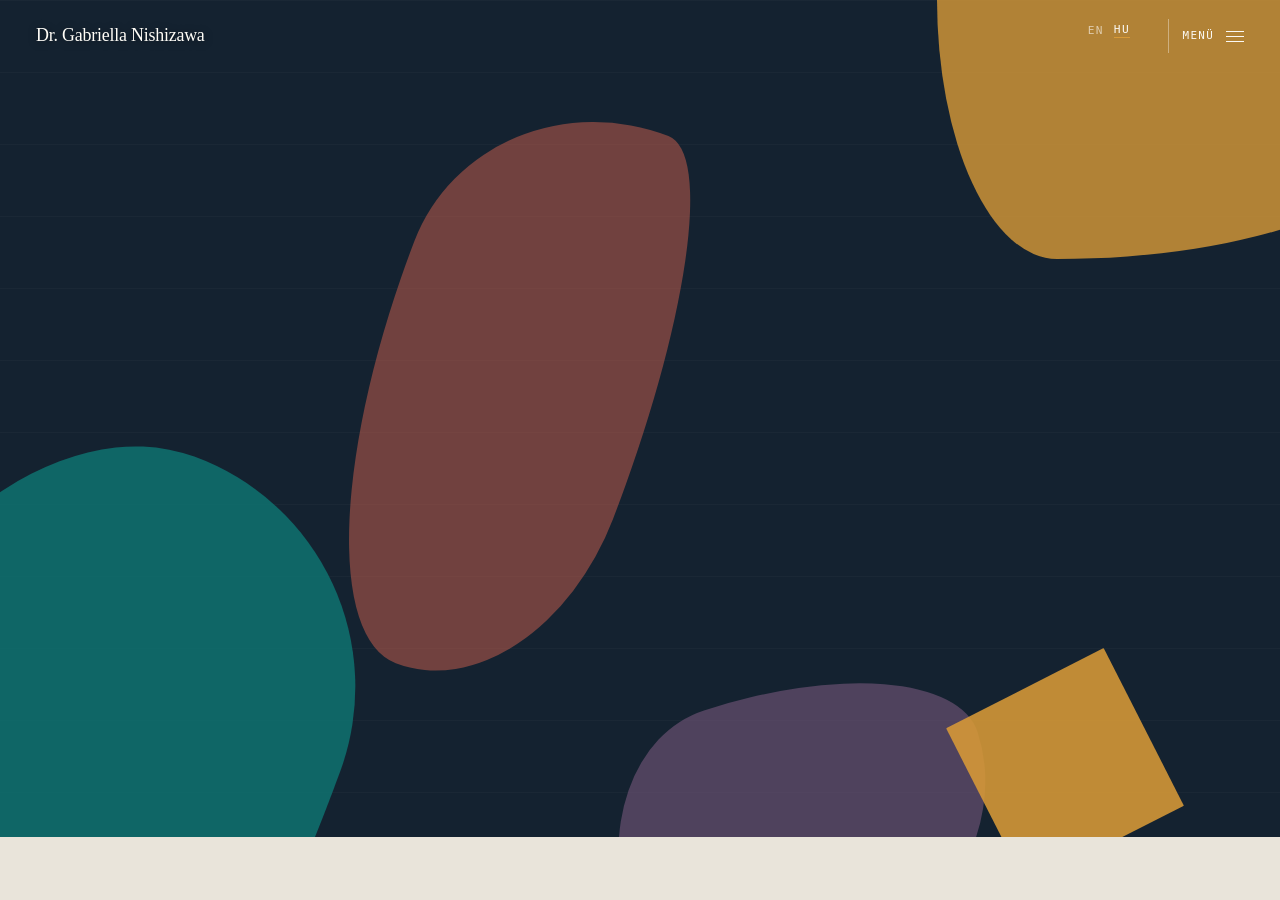
==== commit cdf4f612: "Single page with EN/HU language switch at the top; hu/ now redirects Co-Authored-By: Claude Fable 5." ====
--- a/hu/index.html
+++ b/hu/index.html
@@ -1,1362 +1 @@
-<!DOCTYPE html>
-
-<html class="portfolio-site" lang="hu">
-<head>
-<meta charset="utf-8"/>
-<meta content="width=device-width, initial-scale=1.0" name="viewport"/>
-<meta content="Dr. Nishizawa Gabriella, könyvtáros és információs szakember, nyelvész, informatikatanár és fejlesztő, vizsgáztató, Jokohama: iskolai könyvtárak, olvasáskultúra, kutatási és információs műveltség, tudományos tisztesség és felelős AI-használat." name="description"/>
-<link rel="alternate" hreflang="en" href="https://nishizawagsz.github.io/"/>
-<link rel="alternate" hreflang="hu" href="https://nishizawagsz.github.io/hu/"/>
-<link rel="canonical" href="https://nishizawagsz.github.io/hu/"/>
-<meta property="og:type" content="website"/>
-<meta property="og:title" content="Dr. Gabriella Nishizawa · Könyvtárak, információ és tanulás"/>
-<meta property="og:description" content="Iskolai könyvtáros és tanár, aki az olvasást, a kutatást és az etikus AI-használatot tanítja, az óvodától a nemzetközi érettségiig."/>
-<meta property="og:url" content="https://nishizawagsz.github.io/hu/"/>
-<meta property="og:image" content="https://nishizawagsz.github.io/assets/four-roles-layers.jpg"/>
-<meta name="twitter:card" content="summary_large_image"/>
-<title>Dr. Gabriella Nishizawa · Könyvtárak, információ és tanulás</title>
-<link href="https://fonts.googleapis.com" rel="preconnect"/>
-<link href="https://fonts.googleapis.com/css2?family=Inter:wght@300;400;500;600;700&amp;family=DM+Serif+Display:ital@0;1&amp;display=swap" rel="stylesheet"/>
-<style>
-    *, *::before, *::after { margin: 0; padding: 0; box-sizing: border-box; }
-
-    :root {
-        --navy:  #0f2340;
-        --blue:  #1d4ed8;
-        --sky:   #3b82f6;
-        --pale:  #eff6ff;
-        --slate: #475569;
-        --muted: #94a3b8;
-        --line:  #e2e8f0;
-        --white: #ffffff;
-        --off:   #f9fafb;
-        --serif: 'DM Serif Display', Georgia, serif;
-        --sans:  'Inter', 'Segoe UI', system-ui, sans-serif;
-    }
-
-    html { scroll-behavior: smooth; }
-    body {
-        font-family: var(--sans);
-        color: var(--navy);
-        background: var(--white);
-        line-height: 1.6;
-        -webkit-font-smoothing: antialiased;
-    }
-
-    .container { max-width: 1000px; margin: 0 auto; padding: 0 32px; }
-    .section-label {
-        font-size: 0.7rem; font-weight: 600; letter-spacing: 0.15em;
-        text-transform: uppercase; color: var(--sky); margin-bottom: 10px;
-    }
-    .divider {
-        width: 48px; height: 3px; border-radius: 2px; margin: 0 auto 48px;
-        background: linear-gradient(90deg, var(--blue), var(--sky));
-    }
-    .section { padding: 80px 0; }
-    .section-alt { background: #dbeafe; }
-    .section-heading {
-        font-family: var(--serif); font-size: 2rem; font-weight: 400;
-        text-align: center; color: var(--navy); margin-bottom: 14px;
-    }
-    .section-intro {
-        max-width: 720px; margin: -28px auto 44px; text-align: center;
-        color: var(--slate); font-size: 1rem; line-height: 1.75;
-    }
-
-    /* ── Top nav ─────────────────────────────────────────────── */
-    .topnav {
-        background: var(--navy);
-        border-bottom: 1px solid rgba(255,255,255,0.08);
-    }
-    .topnav-inner {
-        max-width: 1000px; margin: 0 auto; padding: 14px 32px;
-        display: flex; justify-content: space-between; align-items: center; gap: 16px;
-        flex-wrap: wrap;
-    }
-    .topnav a {
-        color: rgba(255,255,255,0.7); text-decoration: none; font-size: 0.82rem;
-        font-weight: 500; letter-spacing: 0.02em;
-    }
-    .topnav a:hover { color: var(--white); }
-    .topnav-links { display: flex; gap: 22px; flex-wrap: wrap; }
-
-    /* ── Hero ─────────────────────────────────────────────────── */
-    .hero {
-        background: var(--navy); color: var(--white);
-        padding: 80px 32px 90px; position: relative; overflow: hidden;
-    }
-    .hero::before {
-        content: ''; position: absolute; top: -120px; right: -120px;
-        width: 500px; height: 500px; border-radius: 50%;
-        background: radial-gradient(circle, rgba(59,130,246,0.18) 0%, transparent 70%);
-        pointer-events: none;
-    }
-    .hero::after {
-        content: ''; position: absolute; bottom: -80px; left: 5%;
-        width: 300px; height: 300px; border-radius: 50%;
-        background: radial-gradient(circle, rgba(29,78,216,0.15) 0%, transparent 70%);
-        pointer-events: none;
-    }
-    .hero-inner {
-        max-width: 1000px; margin: 0 auto;
-        display: grid; grid-template-columns: auto 1fr; gap: 56px;
-        align-items: center; position: relative; z-index: 1;
-    }
-    .hero-photo { position: relative; width: 220px; height: 220px; }
-    .hero-photo::before {
-        content: ''; position: absolute; inset: -9%;
-        border-radius: 70% 30% 50% 50% / 50% 50% 70% 30%;
-        background: linear-gradient(135deg, #1f8a87 0%, #3b82f6 45%, #d99a2b 100%);
-        opacity: 0.35; filter: blur(16px);
-        animation: blobMorph 9s ease-in-out infinite;
-    }
-    .hero-photo-blob {
-        position: relative; width: 100%; height: 100%; overflow: hidden;
-        border-radius: 60% 40% 50% 50% / 50% 60% 40% 50%;
-        border: 3px solid rgba(255,255,255,0.22);
-        box-shadow: 0 24px 60px rgba(0,0,0,0.28);
-        animation: blobMorph 9s ease-in-out infinite;
-    }
-    .hero-photo-blob img {
-        width: 100%; height: 100%; object-fit: cover; object-position: center top; display: block;
-    }
-    @keyframes blobMorph {
-        0%, 100% { border-radius: 60% 40% 30% 70% / 60% 30% 70% 40%; }
-        33% { border-radius: 30% 70% 70% 30% / 30% 60% 40% 70%; }
-        66% { border-radius: 70% 30% 50% 50% / 50% 60% 40% 50%; }
-    }
-    @media (prefers-reduced-motion: reduce) { .hero-photo::before, .hero-photo-blob { animation: none; } }
-    .hero-name {
-        font-family: var(--serif); font-size: 2.6rem; font-weight: 400;
-        line-height: 1.15; margin-bottom: 10px; color: var(--white);
-    }
-    .hero-title {
-        font-size: 0.85rem; font-weight: 500; letter-spacing: 0.08em;
-        text-transform: uppercase; color: rgba(147,197,253,0.85); margin-bottom: 24px;
-    }
-    .hero-bio {
-        font-size: 1rem; line-height: 1.75; color: rgba(255,255,255,0.78);
-        max-width: 600px;
-    }
-    .hero-bio + .hero-bio { margin-top: 12px; }
-    .glance { display: grid; grid-template-columns: repeat(3, 1fr); gap: 16px; margin: 0 0 56px; }
-    .glance a { display: block; background: var(--white); border: 1px solid var(--line); border-radius: 10px; padding: 18px 20px 16px; text-decoration: none; color: inherit; border-top: 4px solid var(--navy); box-shadow: 0 4px 24px rgba(15,35,64,0.06); transition: transform .15s; }
-    .glance a:hover { transform: translateY(-2px); }
-    .glance .g-label { font-size: 0.7rem; font-weight: 700; letter-spacing: 1.4px; text-transform: uppercase; color: var(--muted); margin-bottom: 6px; }
-    .glance h3 { font-family: var(--serif); font-weight: 400; font-size: 1.25rem; color: var(--navy); margin-bottom: 6px; display: flex; align-items: center; gap: 10px; }
-    .glance .g-icon { width: 32px; height: 32px; flex-shrink: 0; }
-    .glance p { font-size: 0.88rem; color: var(--slate); line-height: 1.55; text-align: left; }
-    .glance .g-more { display: inline-block; margin-top: 10px; font-size: 0.82rem; font-weight: 600; color: var(--blue); }
-    /* justified running text */
-    .hero-bio, .strands-lead-text, .strand-card p, .strand-card li, .about-text p, .help-col li, .why-cell p, .guide-note, .guide-col li, .checklist li, .idea p, .exp-body li, .exp-body p, .layers-note p, .section-intro, .strands-band p, .help-caption, .guide-sources p, .contact-text { text-align: justify; hyphens: auto; -webkit-hyphens: auto; }
-    .section-intro { text-align: center; }
-    .hero-tags { display: flex; flex-wrap: wrap; gap: 8px; margin-top: 24px; }
-    .hero-tag {
-        font-size: 0.78rem; font-weight: 500; padding: 5px 12px; border-radius: 20px;
-        border: 1px solid rgba(255,255,255,0.2); color: rgba(255,255,255,0.7);
-        background: rgba(255,255,255,0.06); letter-spacing: 0.02em;
-    }
-    .hero-actions { display: flex; gap: 10px; flex-wrap: wrap; margin-top: 26px; }
-    .btn {
-        font-size: 0.82rem; font-weight: 600; padding: 9px 16px; border-radius: 6px;
-        text-decoration: none; transition: background 0.2s ease, color 0.2s ease;
-        display: inline-block;
-    }
-    .btn-primary { background: var(--navy); color: var(--white); }
-    .btn-primary:hover { background: var(--blue); }
-    .btn-light { background: var(--white); color: var(--navy); }
-    .btn-light:hover { background: var(--pale); }
-    .btn-ghost { border: 1px solid rgba(255,255,255,0.35); color: var(--white); }
-    .btn-ghost:hover { background: rgba(255,255,255,0.1); }
-
-    /* ── Wave dividers ───────────────────────────────────────── */
-    .wave-divider { display: block; width: 100%; line-height: 0; overflow: hidden; margin: -1px 0; }
-    .wave-divider svg { display: block; width: 100%; height: 90px; }
-
-    /* ── At a glance ─────────────────────────────────────────── */
-    .glance-grid {
-        display: grid; grid-template-columns: repeat(4, 1fr); gap: 16px;
-    }
-    .glance-card {
-        background: var(--white); border-radius: 10px; padding: 24px 22px;
-        box-shadow: 0 4px 24px rgba(15,35,64,0.10);
-    }
-    .glance-card .big {
-        font-family: var(--serif); font-size: 1.9rem; line-height: 1.1;
-        color: var(--navy); margin-bottom: 8px;
-    }
-    .glance-card .label {
-        font-size: 0.7rem; font-weight: 700; letter-spacing: 0.12em;
-        text-transform: uppercase; color: var(--blue); margin-bottom: 8px;
-    }
-    .glance-card p { font-size: 0.88rem; color: var(--slate); line-height: 1.6; }
-
-    .strands-figure { max-width: 820px; margin: 48px auto 44px; }
-    .strands-figure svg { width: 100%; height: auto; display: block; }
-    .help-grid { display: grid; grid-template-columns: repeat(3, 1fr); gap: 20px; }
-    .help-col { border-radius: 10px; border: 1px solid var(--line); overflow: hidden; background: var(--white); box-shadow: 0 4px 24px rgba(15,35,64,0.06); }
-    .help-top { height: 6px; }
-    .help-body { padding: 24px 24px 26px; }
-    .help-body h3 { font-family: var(--serif); font-weight: 400; font-size: 1.25rem; color: var(--navy); margin-bottom: 14px; }
-    .help-body ul { list-style: none; }
-    .help-body li { font-size: 0.9rem; color: var(--slate); padding: 5px 0 5px 16px; position: relative; line-height: 1.55; }
-    .help-body li::before { content: '–'; color: var(--muted); position: absolute; left: 0; }
-    .strands-art { margin: 0; }
-    .strands-art img { width: 100%; height: auto; display: block; }
-    .story-figure { max-width: 960px; margin: 0 auto 36px; }
-    .story-figure svg { width: 100%; height: auto; display: block; }
-    .figure-caption { text-align: center; font-size: 0.85rem; color: var(--muted); margin-top: -28px; margin-bottom: 8px; font-style: italic; }
-    /* ── Four strands ────────────────────────────────────────── */
-    .strands-head { display: grid; grid-template-columns: 1fr auto; gap: 40px; align-items: end; padding-bottom: 28px; border-bottom: 2px solid var(--navy); margin-bottom: 32px; }
-    .strands-title { font-family: var(--serif); font-weight: 400; font-size: 3.1rem; line-height: 1.05; color: var(--navy); }
-    .strands-title em { font-style: italic; color: var(--blue); }
-    .strands-quote { max-width: 300px; font-size: 1rem; line-height: 1.6; color: var(--navy); padding-left: 18px; border-left: 2px solid var(--navy); }
-    .strands-lead { display: grid; grid-template-columns: 340px 1fr; gap: 36px; align-items: center; margin-bottom: 8px; }
-    .strands-lead-kicker { font-family: var(--serif); font-size: 1.7rem; line-height: 1.2; color: var(--blue); margin-bottom: 14px; }
-    .strands-lead-text { font-size: 1.02rem; line-height: 1.75; color: var(--slate); }
-    .strands-lead-text strong { color: var(--navy); font-weight: 600; }
-    .strand-grid { display: grid; grid-template-columns: 1fr 1fr; gap: 22px; margin-top: 44px; }
-    .strand-card { background: var(--white); border: 1px solid var(--line); border-radius: 10px; overflow: hidden; box-shadow: 0 4px 24px rgba(15,35,64,0.08); }
-    .strand-bar { height: 6px; }
-    .strand-body { padding: 26px 28px 28px; }
-    .strand-top { display: flex; justify-content: space-between; align-items: baseline; gap: 12px; }
-    .strand-top h3 { font-family: var(--serif); font-weight: 400; font-size: 1.7rem; color: var(--navy); }
-    .strand-num { font-size: 0.72rem; font-weight: 600; letter-spacing: 0.14em; }
-    .strand-sub { font-size: 0.7rem; font-weight: 700; letter-spacing: 0.14em; text-transform: uppercase; margin: 4px 0 14px; }
-    .strand-body p:last-child { font-size: 0.95rem; line-height: 1.7; color: var(--slate); }
-    .strand-body p strong { color: var(--navy); font-weight: 600; }
-    .strands-band { margin-top: 28px; background: var(--navy); border-radius: 10px; padding: 24px 30px; display: grid; grid-template-columns: 1fr auto; gap: 24px; align-items: center; }
-    .strands-band p { color: rgba(255,255,255,0.85); font-size: 1.02rem; line-height: 1.6; }
-    .strands-band p strong { color: #93c5fd; }
-    .strands-legend { display: flex; flex-wrap: wrap; gap: 14px; max-width: 260px; justify-content: flex-end; }
-    .strands-legend span { font-size: 0.68rem; letter-spacing: 0.12em; text-transform: uppercase; color: rgba(255,255,255,0.7); display: inline-flex; align-items: center; gap: 6px; }
-    .strands-legend i { width: 9px; height: 9px; transform: rotate(45deg); display: inline-block; }
-    /* ── Timeline + stats ────────────────────────────────────── */
-    .timeline { display: grid; grid-template-columns: repeat(3, 1fr); position: relative; margin: 0 auto 28px; max-width: 900px; }
-    .timeline::before { content: ''; position: absolute; left: 8%; right: 8%; top: 9px; height: 2px; background: var(--line); }
-    .tl-stop { text-align: center; position: relative; padding: 0 10px; }
-    .tl-dot { display: block; width: 18px; height: 18px; border-radius: 50%; margin: 0 auto 12px; border: 4px solid var(--white); box-shadow: 0 0 0 2px var(--line); position: relative; }
-    .tl-year { display: block; font-size: 0.7rem; font-weight: 700; letter-spacing: 0.12em; text-transform: uppercase; color: var(--sky); }
-    .tl-place { display: block; font-family: var(--serif); font-size: 1.35rem; color: var(--navy); line-height: 1.2; margin: 2px 0; }
-    .tl-what { display: block; font-size: 0.85rem; color: var(--slate); }
-    .tl-now .tl-dot { box-shadow: 0 0 0 2px var(--blue); }
-    .stats { display: grid; grid-template-columns: repeat(5, 1fr); gap: 12px; max-width: 900px; margin: 0 auto 44px; }
-    .stat { background: var(--white); border: 1px solid var(--line); border-radius: 10px; padding: 16px 14px; text-align: center; }
-    .stat-n { display: block; font-family: var(--serif); font-size: 1.9rem; line-height: 1; color: var(--navy); }
-    .stat-l { display: block; font-size: 0.76rem; color: var(--slate); margin-top: 6px; line-height: 1.35; }
-    .exp-ico { position: absolute; right: 16px; bottom: 10px; width: 40px; height: 40px; }
-    .exp-visual .yr { bottom: 12px; left: 20px; right: auto; }
-    .exp-visual { height: 104px; }
-    .layers { display: grid; grid-template-columns: 520px 1fr; gap: 40px; align-items: center; max-width: 960px; margin: 0 auto; }
-    .layers-note p { font-size: 0.98rem; color: var(--slate); line-height: 1.7; margin-bottom: 14px; }
-    .layers-figure svg { width: 100%; height: auto; display: block; }
-    .layers-list { list-style: none; display: grid; gap: 14px; }
-    .layers-list li { display: grid; grid-template-columns: 28px 1fr; gap: 12px; align-items: start; font-size: 0.92rem; line-height: 1.6; color: var(--slate); }
-    .layers-list li span { width: 26px; height: 26px; border-radius: 50%; background: var(--navy); color: #fff; font-size: 0.74rem; font-weight: 700; display: inline-flex; align-items: center; justify-content: center; margin-top: 2px; }
-    .layers-list strong { color: var(--navy); font-weight: 600; }
-    /* ── Floor plan ──────────────────────────────────────────── */
-    .plan { display: grid; grid-template-columns: 1.1fr 1fr; gap: 32px; align-items: start; max-width: 1000px; margin: 0 auto; }
-    .plan-map { background: var(--white); border: 1px solid var(--line); border-radius: 12px; padding: 10px; box-shadow: 0 4px 24px rgba(15,35,64,0.08); }
-    .plan-map svg { width: 100%; height: auto; display: block; border-radius: 8px; }
-    .plan-notes { list-style: none; display: grid; gap: 12px; }
-    .plan-notes li { display: grid; grid-template-columns: 26px 1fr; gap: 12px; align-items: start; font-size: 0.9rem; line-height: 1.6; color: var(--slate); }
-    .plan-notes li span { width: 24px; height: 24px; border-radius: 50%; background: var(--blue); color: #fff; font-size: 0.72rem; font-weight: 700; display: inline-flex; align-items: center; justify-content: center; margin-top: 2px; }
-    .plan-notes li:nth-child(6) span, .plan-notes li:nth-child(7) span { background: #0891b2; }
-    .plan-notes strong { color: var(--navy); font-weight: 600; }
-    /* ── Experience cards ────────────────────────────────────── */
-    .exp-grid { display: grid; grid-template-columns: repeat(3, 1fr); gap: 22px; }
-    .exp-card {
-        border-radius: 10px; border: 1px solid var(--line); overflow: hidden;
-        background: var(--white); display: flex; flex-direction: column;
-        transition: box-shadow 0.25s ease, transform 0.25s ease;
-    }
-    .exp-card:hover { box-shadow: 0 12px 32px rgba(15,35,64,0.1); transform: translateY(-3px); }
-    .exp-visual { height: 96px; position: relative; overflow: hidden; }
-    .exp-visual .cat {
-        position: absolute; top: 16px; left: 18px; font-size: 0.66rem; font-weight: 700;
-        letter-spacing: 0.14em; text-transform: uppercase; color: rgba(255,255,255,0.75);
-        background: rgba(255,255,255,0.1); padding: 4px 10px; border-radius: 20px;
-        border: 1px solid rgba(255,255,255,0.15);
-    }
-    .exp-visual .yr {
-        position: absolute; bottom: 12px; right: 18px; font-size: 0.78rem;
-        color: rgba(255,255,255,0.6); font-weight: 500;
-    }
-    .grad-1 { background: linear-gradient(135deg, #0f2340 0%, #1d4ed8 100%); }
-    .grad-2 { background: linear-gradient(135deg, #134e4a 0%, #0891b2 100%); }
-    .grad-3 { background: linear-gradient(135deg, #1e1b4b 0%, #7c3aed 100%); }
-    .grad-4 { background: linear-gradient(135deg, #14532d 0%, #16a34a 100%); }
-    .grad-5 { background: linear-gradient(135deg, #431407 0%, #c2410c 100%); }
-    .grad-6 { background: linear-gradient(135deg, #4a044e 0%, #9333ea 100%); }
-    .grad-8 { background: linear-gradient(135deg, #0f172a 0%, #0891b2 100%); }
-    .exp-body { padding: 20px 22px 22px; flex: 1; display: flex; flex-direction: column; }
-    .exp-title { font-size: 1rem; font-weight: 600; color: var(--navy); margin-bottom: 4px; line-height: 1.4; }
-    .exp-org { font-size: 0.82rem; color: var(--muted); margin-bottom: 12px; }
-    .exp-body ul { list-style: none; flex: 1; }
-    .exp-body li { font-size: 0.88rem; color: var(--slate); padding: 4px 0; line-height: 1.55; padding-left: 14px; position: relative; }
-    .exp-body li::before { content: '–'; color: var(--muted); position: absolute; left: 0; }
-    .tags { display: flex; flex-wrap: wrap; gap: 5px; margin-top: 14px; }
-    .tag { font-size: 0.74rem; font-weight: 500; background: var(--pale); color: var(--blue); padding: 3px 9px; border-radius: 12px; }
-
-    .about-text {
-        max-width: 820px; margin: 0 auto; color: var(--slate); font-size: 1.02rem; line-height: 1.85;
-        text-align: justify; background: var(--white); border-radius: 12px; padding: 32px 36px;
-        box-shadow: 0 4px 24px rgba(15,35,64,0.10); border: 1px solid var(--line);
-    }
-    .about-text p + p { margin-top: 18px; }
-
-    /* ── Principle cells ─────────────────────────────────────── */
-    .why-grid { display: grid; grid-template-columns: repeat(2, 1fr); gap: 20px; max-width: 900px; margin: 0 auto; }
-    .why-cell {
-        border-radius: 10px; border: 1px solid var(--line); overflow: hidden; background: var(--white);
-        transition: box-shadow 0.25s ease, transform 0.25s ease;
-    }
-    .why-cell:hover { box-shadow: 0 10px 28px rgba(15,35,64,0.09); transform: translateY(-3px); }
-    .why-cell-top { height: 6px; }
-    .why-top-1 { background: linear-gradient(90deg, #0f2340, #1d4ed8); }
-    .why-top-2 { background: linear-gradient(90deg, #134e4a, #0891b2); }
-    .why-top-3 { background: linear-gradient(90deg, #1e1b4b, #7c3aed); }
-    .why-top-4 { background: linear-gradient(90deg, #14532d, #16a34a); }
-    .why-cell-body { padding: 24px 26px 26px; }
-    .why-num { display:inline-flex; width:20px; height:20px; border-radius:50%; color:#fff; font-size:0.7rem; align-items:center; justify-content:center; margin-right:8px; vertical-align:middle; }
-    .why-cell h3 {
-        font-size: 0.72rem; font-weight: 700; letter-spacing: 0.12em;
-        text-transform: uppercase; color: var(--blue); margin-bottom: 12px;
-    }
-    .why-cell p { font-size: 0.92rem; color: var(--slate); line-height: 1.7; }
-
-    /* ── Continuum strip ─────────────────────────────────────── */
-    .continuum { display: grid; grid-template-columns: repeat(4, 1fr); gap: 0; max-width: 900px; margin: 0 auto; border-radius: 12px; overflow: hidden; box-shadow: 0 4px 24px rgba(15,35,64,0.12); }
-    .cont-step { background: var(--white); padding: 24px 20px 26px; position: relative; }
-    .cont-step + .cont-step { border-left: 1px solid #bfdbfe; }
-    .cont-step .stage {
-        font-size: 0.68rem; font-weight: 700; letter-spacing: 0.14em; text-transform: uppercase;
-        color: var(--sky); margin-bottom: 8px;
-    }
-    .cont-step h4 { font-family: var(--serif); font-weight: 400; font-size: 1.1rem; color: var(--navy); margin-bottom: 10px; }
-    .cont-step ul { list-style: none; }
-    .cont-step li { font-size: 0.86rem; color: var(--slate); padding: 3px 0 3px 14px; position: relative; line-height: 1.5; }
-    .cont-step li::before { content: '–'; color: var(--muted); position: absolute; left: 0; }
-
-    /* ── Sample guide ────────────────────────────────────────── */
-    .guide {
-        max-width: 900px; margin: 0 auto; border-radius: 12px; overflow: hidden;
-        box-shadow: 0 4px 24px rgba(15,35,64,0.12); background: var(--white);
-    }
-    .guide-header {
-        background: var(--navy); padding: 26px 36px; display: flex; justify-content: space-between;
-        align-items: center; gap: 20px; flex-wrap: wrap;
-    }
-    .guide-header h3 { font-family: var(--serif); font-weight: 400; font-size: 1.35rem; color: var(--white); }
-    .guide-header .badge {
-        font-size: 0.7rem; font-weight: 600; letter-spacing: 0.1em; text-transform: uppercase;
-        color: rgba(147,197,253,0.9); border: 1px solid rgba(147,197,253,0.3);
-        padding: 5px 12px; border-radius: 20px; white-space: nowrap;
-    }
-    .guide-body { padding: 30px 36px 34px; }
-    .guide-flow { margin: 4px 0 22px; }
-    .guide-flow svg { width: 100%; height: auto; display: block; }
-    .guide-note { font-size: 0.85rem; color: var(--muted); margin-bottom: 22px; line-height: 1.6; }
-    .guide-cols { display: grid; grid-template-columns: 1fr 1fr; gap: 24px; margin-bottom: 26px; }
-    .guide-col h4 {
-        font-size: 0.72rem; font-weight: 700; letter-spacing: 0.12em; text-transform: uppercase;
-        margin-bottom: 10px; padding-bottom: 8px; border-bottom: 1px solid var(--line);
-    }
-    .guide-col.ok h4 { color: #16a34a; }
-    .guide-col.no h4 { color: #c2410c; }
-    .guide-col ul { list-style: none; }
-    .guide-col li { font-size: 0.9rem; color: var(--slate); padding: 4px 0 4px 18px; position: relative; line-height: 1.55; }
-    .guide-col.ok li::before { content: '✓'; color: #16a34a; position: absolute; left: 0; font-weight: 700; }
-    .guide-col.no li::before { content: '✕'; color: #c2410c; position: absolute; left: 0; font-weight: 700; }
-    .guide-block { background: var(--pale); border-radius: 8px; padding: 18px 22px; margin-top: 8px; }
-    .guide-block h4 { font-size: 0.72rem; font-weight: 700; letter-spacing: 0.12em; text-transform: uppercase; color: var(--blue); margin-bottom: 10px; }
-    .guide-block ol { padding-left: 20px; }
-    .guide-block li { font-size: 0.9rem; color: var(--slate); padding: 3px 0; line-height: 1.55; }
-    .guide-block code {
-        font-family: ui-monospace, SFMono-Regular, Menlo, monospace; font-size: 0.82rem;
-        background: var(--white); border: 1px solid #bfdbfe; padding: 1px 6px; border-radius: 4px; color: var(--navy);
-    }
-    .guide-sources { margin-top: 20px; font-size: 0.8rem; color: var(--muted); line-height: 1.55; }
-    .guide-sources a { color: var(--blue); }
-    .guide-note a { color: var(--blue); }
-    .checklist { margin-top: 22px; display: grid; grid-template-columns: repeat(3, 1fr); gap: 12px; }
-    .check {
-        border: 1px solid var(--line); border-radius: 8px; padding: 14px 16px;
-        font-size: 0.86rem; color: var(--slate); line-height: 1.5;
-    }
-    .check strong { display: block; color: var(--navy); font-size: 0.8rem; margin-bottom: 4px; }
-
-    /* ── Ideas ───────────────────────────────────────────────── */
-    .ideas-grid { display: grid; grid-template-columns: repeat(2, 1fr); gap: 20px; max-width: 900px; margin: 0 auto; }
-    .idea {
-        background: var(--white); border-radius: 10px; padding: 24px 26px;
-        box-shadow: 0 4px 24px rgba(15,35,64,0.10); display: flex; gap: 18px; align-items: flex-start;
-    }
-    .idea .num { font-family: var(--serif); font-size: 2rem; line-height: 1; color: #bfdbfe; flex-shrink: 0; width: 40px; }
-    .idea h3 { font-size: 0.98rem; font-weight: 600; color: var(--navy); margin-bottom: 8px; }
-    .idea p { font-size: 0.9rem; color: var(--slate); line-height: 1.65; }
-
-    /* ── Digital ─────────────────────────────────────────────── */
-    .digital-grid { display: grid; grid-template-columns: repeat(2, 1fr); gap: 20px; }
-
-    /* ── Contact ─────────────────────────────────────────────── */
-    .contact-inner { max-width: 640px; margin: 0 auto; text-align: center; }
-    .contact-inner p { font-size: 1.02rem; color: var(--slate); margin-bottom: 36px; line-height: 1.75; }
-    .contact-links { display: flex; justify-content: center; gap: 14px; flex-wrap: wrap; }
-    .contact-link {
-        font-size: 0.88rem; font-weight: 500; color: var(--navy); text-decoration: none;
-        padding: 10px 20px; border: 1px solid var(--line); border-radius: 6px;
-        transition: all 0.2s ease; background: var(--white);
-    }
-    .contact-link:hover { background: var(--navy); color: var(--white); border-color: var(--navy); }
-
-    footer { background: var(--navy); color: rgba(255,255,255,0.45); text-align: center; padding: 28px; font-size: 0.82rem; }
-    footer a { color: rgba(255,255,255,0.6); }
-
-    @media (max-width: 860px) {
-        .glance-grid { grid-template-columns: 1fr 1fr; }
-        .exp-grid, .digital-grid, .help-grid, .strand-grid, .plan { grid-template-columns: 1fr; }
-        .layers { grid-template-columns: 1fr; }
-        .strands-head { grid-template-columns: 1fr; align-items: start; }
-        .strands-quote { max-width: none; }
-        .strands-lead { grid-template-columns: 1fr; gap: 10px; }
-        .strands-band { grid-template-columns: 1fr; }
-        .strands-legend { justify-content: flex-start; max-width: none; }
-        .strands-title { font-size: 2.4rem; }
-        .continuum { grid-template-columns: 1fr 1fr; }
-        .cont-step:nth-child(3) { border-left: none; }
-        .cont-step:nth-child(n+3) { border-top: 1px solid #bfdbfe; }
-    }
-    @media (max-width: 640px) {
-        .hero-inner { grid-template-columns: 1fr; text-align: center; gap: 28px; }
-        .hero-photo { margin: 0 auto; }
-        .hero-tags, .hero-actions { justify-content: center; }
-        .glance-grid, .glance, .why-grid, .ideas-grid, .guide-cols, .checklist, .continuum { grid-template-columns: 1fr; }
-        .cont-step + .cont-step { border-left: none; border-top: 1px solid #bfdbfe; }
-        .about-text { padding: 24px 20px; text-align: left; }
-        .guide-body { padding: 22px 20px 26px; }
-        .guide-header { padding: 22px 20px; }
-        .container { padding: 0 20px; }
-    }
-</style>
-<link href="https://fonts.googleapis.com/css2?family=Cormorant+Garamond:ital,wght@0,500;0,600;0,700;1,600;1,700&amp;family=DM+Mono:wght@400;500&amp;family=DM+Sans:opsz,wght@9..40,400;9..40,500;9..40,600;9..40,700&amp;display=swap" rel="stylesheet"/><link href="../art-direction.css" rel="stylesheet"/></head>
-<body>
-<!-- ── TOP NAV ─────────────────────────────────────────────────────── -->
-<a class="skip-link" href="#main-content">Ugrás a tartalomra</a><nav aria-label="Fő navigáció" class="topnav">
-<div class="topnav-inner">
-<a class="nav-brand" href="#main-content">Dr. Gabriella Nishizawa</a>
-<div aria-label="Az oldal részei" class="topnav-links" id="primary-menu"><div aria-label="A portfólió fejezeteinek nyitott könyve" class="navigation-book"><section aria-label="Tartalomjegyzék, első oldal" class="book-page book-page-left"><div class="menu-intro"><p class="menu-eyebrow">Útikalauz a</p><p class="menu-title">könyvtárak, az információ és a tanulás világához</p><p class="menu-note">Válassz egy szálat, és kövesd végig</p></div><a data-index="01" href="#at-a-glance">Egy pillantásra<small>Három program harminc másodpercben</small></a><a data-index="02" href="#who-i-am">Ki vagyok<small>Négy szerep, egy ember</small></a><a data-index="03" href="#beginning">A történetek megváltoztatnak<small>Miért az olvasás az első</small></a><a data-index="04" href="#help">A gyakorlatban<small>Mit tudok adni a diákoknak, a szülőknek és a tanároknak</small></a></section><div aria-hidden="true" class="book-spine"></div><section aria-label="Tartalomjegyzék, második oldal" class="book-page book-page-right"><p class="book-continuation">Tartalom · folytatás</p><a data-index="05" href="#literacy">Információs műveltség<small>Négy munkaelv</small></a><a data-index="06" href="#built">Amit építettem<small>Programok, egy tananyag és egy app</small></a><a data-index="07" href="#guide">Mintaútmutató<small>Stay the Author! az Extended Essay-hez</small></a><a data-index="08" href="#reading">Olvasáskultúra<small>Négy programötlet</small></a><a data-index="09" href="#written">Amit írtam<small>Négy poszt, a munka négy oldala</small></a><a data-index="10" href="#contact">Kapcsolat<small>Együttműködés és vendégworkshopok</small></a></section></div></div>
-<div class="lang-switch" aria-label="Nyelv"><a href="../" hreflang="en" lang="en">EN</a><span aria-current="page">HU</span></div><button aria-controls="primary-menu" aria-expanded="false" aria-label="Navigáció megnyitása" class="menu-toggle" type="button"><span class="menu-toggle-text">Menü</span><span aria-hidden="true" class="menu-toggle-glyph"><i></i><i></i><i></i></span></button></div>
-</nav>
-<!-- ── HERO ────────────────────────────────────────────────────────── -->
-<header class="hero" id="main-content" tabindex="-1"><div aria-hidden="true" class="hero-colourfield"><span class="field-shape field-teal"></span><span class="field-shape field-ochre"></span><span class="field-shape field-coral"></span><span class="field-shape field-violet"></span></div>
-<div class="hero-inner">
-<div class="hero-photo">
-<div class="hero-photo-blob"><img alt="Dr. Gabriella Nishizawa" decoding="async" fetchpriority="high" loading="eager" src="../assets/gabriella-portrait.jpg"/></div>
-<button aria-controls="primary-menu" aria-expanded="false" aria-label="Ismerd meg Dr. Nishizawa Gabriellát: navigáció megnyitása" class="know-me-trigger" type="button"><span class="know-me-kicker">Kezdd itt</span><span class="know-me-label">Ismerj meg</span><span aria-hidden="true" class="know-me-arrow">↗</span></button></div>
-<div>
-<h1 class="hero-name">Dr. Gabriella Nishizawa</h1>
-<p class="hero-tagline">Iskolai könyvtáros és tanár, aki az olvasást, a kutatást és az etikus AI-használatot tanítja, az óvodától a nemzetközi érettségiig</p>
-<p class="hero-title">Könyvtáros és információs szakember  ·  Nyelvész  ·  Informatikatanár és fejlesztő  ·  Vizsgáztató</p>
-<p class="hero-bio">Könyvtáros és tanár vagyok, Jokohamában élek. Az iskolában a gyerekek Ms Gabynak hívnak. Minden munkám az információról szólt, mindig más oldalról nézve: nyelvészként, nyelv-, irodalom- és drámatanárként, informatikatanárként, most pedig könyvtárosként.</p>
-<p class="hero-bio">Ma egy tokiói nemzetközi iskola óvodai és alsó tagozatos (K/JS) könyvtárában dolgozom. Emellett a Cambridge nemzetközi vizsgaközpont vizsgáztatójaként kutatásalapú portfóliókat értékelek, kinevezett IB-vizsgáztató vagyok, és saját digitális tanulási eszközöket fejlesztek. Az érdekel, hogyan lesz az információból tudás, és a tudás hogyan formálja azt, aki használja. Az olvasás nem a vége valaminek. Csak a kezdete.</p>
-<div class="hero-actions">
-<a class="btn btn-light" href="#beginning">A történetek megváltoztatnak</a>
-<a class="btn btn-ghost" href="#guide">Stay the Author!</a>
-</div>
-</div>
-</div>
-</header>
-<div class="wave-divider" style="background:#0f2340;">
-<svg preserveaspectratio="none" viewbox="0 0 1440 90" xmlns="http://www.w3.org/2000/svg">
-<path d="M0,45 C360,90 1080,0 1440,45 L1440,92 L0,92 Z" fill="#dbeafe"></path>
-</svg>
-</div>
-<!-- ── FOUR STRANDS ────────────────────────────────────────────────── -->
-<section class="section section-alt" id="strands" style="padding-top:60px">
-<div class="container">
-<p class="section-label" style="text-align:center">Egy pillantásra</p>
-<div class="glance" id="at-a-glance">
-<a href="#hh" style="border-top-color:#d99a2b"><div class="g-label">Óvoda · Olvasás örömből · Robot-asszisztált tanulás</div><h3><svg aria-hidden="true" class="g-icon" fill="none" stroke="#0f2340" stroke-linecap="round" stroke-linejoin="round" stroke-width="2" viewbox="0 0 40 40"><rect fill="#f3d58c" height="28" rx="1.5" width="9" x="7" y="6"></rect><rect fill="#fff" height="24" rx="1.5" width="8" x="16" y="10"></rect><path d="M24,12 l8,-2 l5,24 l-8,2 z" fill="#fff"></path><path d="M11,11 v5 M20,15 v5 M30,15 l1,5"></path><path d="M4,34 h33"></path></svg>Happy Hamster</h3><p>Képernyőmentes könyvtári foglalkozások egy kis robottal, saját képeskönyv-meséimre építve. A cél: az olvasás megszerettetése és a logikus gondolkodás első lépései a legkisebbeknek.</p><span class="btn btn-primary g-btn">A program</span></a>
-<a href="#sta" style="border-top-color:#5b4a9e"><div class="g-label">Középiskola · Etikus AI · Tudományos tisztesség</div><h3><svg aria-hidden="true" class="g-icon" fill="none" stroke="#0f2340" stroke-linecap="round" stroke-linejoin="round" stroke-width="2" viewbox="0 0 40 40"><path d="M20,4 v10"></path><path d="M20,14 c-7,4 -9,10 -9,16 l9,6 l9,-6 c0,-6 -2,-12 -9,-16 z" fill="#fff"></path><path d="M20,36 v-12"></path><circle cx="20" cy="23" fill="#5b4a9e" r="2" stroke="none"></circle><path d="M11,30 l-5,5 M29,30 l5,5"></path></svg>Stay the Author!</h3><p>Etikus AI-használat középiskolásoknak: kutatási útmutató és workshopok arról, hogyan maradhatsz a saját munkád szerzője.</p><span class="btn btn-primary g-btn">A program és az útmutató</span></a>
-<a href="#chapter" style="border-top-color:#1f8a87"><div class="g-label">Szakembereknek · Tanulási terek · Fejlesztés</div><h3><svg aria-hidden="true" class="g-icon" fill="none" stroke="#0f2340" stroke-linecap="round" stroke-linejoin="round" stroke-width="2" viewbox="0 0 40 40"><rect fill="#fff" height="24" rx="2" width="20" x="5" y="9"></rect><path d="M10,15 h10 M10,20 h10 M10,25 h6"></path><rect fill="#8fcac6" height="22" rx="2.5" width="13" x="22" y="5"></rect><path d="M26,8 h5"></path><path d="M28.5,16 l-3,3 l3,3 M31,16 l3,3 l-3,3"></path></svg>Tanulási térdesign és a Focusa</h3><p>Online tananyag könyvtárosoknak és tanároknak a könyvtári és iskolai tanulási terek tervezéséről, valamint egy Swiftben írt, a tanulás közbeni figyelmet segítő app.</p><span class="btn btn-primary g-btn">Amit építettem</span></a>
-</div>
-<div class="strands-head" id="who-i-am">
-<div>
-<p class="section-label">Ki vagyok szakmailag</p>
-<h2 class="strands-title">Négy szerep,<br/><em>egy ember</em></h2>
-</div>
-<p class="strands-quote">A tanítás és a könyvtárosság ugyanaz a munka. A tanár közel áll a tanulóhoz, a könyvtáros egy lépéssel távolabb.</p>
-</div>
-<div class="strands-lead">
-<figure class="strands-art"><svg viewBox="0 0 1400 1441" xmlns="http://www.w3.org/2000/svg" role="img" aria-label="Négy összefonódó szalagból álló alak, körülötte négy réteg, belülről kifelé: tizenkét év tanítás, öt év könyvtárban, informatikatanár és appfejlesztő, vizsgáztató"><defs><path id="lay0" d="M519.1,407.7 A181,181 0 0 1 880.9,407.7"/><path id="lay1" d="M473.1,406.1 A227,227 0 0 1 926.9,406.1"/><path id="lay2" d="M427.2,404.5 A273,273 0 0 1 972.8,404.5"/><path id="lay3" d="M381.2,402.9 A319,319 0 0 1 1018.8,402.9"/></defs><image href="../assets/four-roles-layers.jpg" x="0" y="0" width="1400" height="1441"/><text font-family="Inter, sans-serif" font-size="25" font-weight="700" letter-spacing="2.5" fill="#15212d" opacity="0.85"><textPath href="#lay0" startOffset="50%" text-anchor="middle">12 ÉV TANÍTÁS</textPath></text><text font-family="Inter, sans-serif" font-size="25" font-weight="700" letter-spacing="2.5" fill="#15212d" opacity="0.85"><textPath href="#lay1" startOffset="50%" text-anchor="middle">5 ÉV KÖNYVTÁRBAN</textPath></text><text font-family="Inter, sans-serif" font-size="25" font-weight="700" letter-spacing="2.5" fill="#15212d" opacity="0.85"><textPath href="#lay2" startOffset="50%" text-anchor="middle">INFORMATIKATANÁR, APPFEJLESZTŐ</textPath></text><text font-family="Inter, sans-serif" font-size="25" font-weight="700" letter-spacing="2.5" fill="#15212d" opacity="0.85"><textPath href="#lay3" startOffset="50%" text-anchor="middle">VIZSGÁZTATÓ</textPath></text></svg></figure>
-<div>
-<p class="strands-lead-kicker">Könyvtáros. Tanár.<br/>Vizsgáztató. Fejlesztő.</p>
-<p class="strands-lead-text">Nagyjából tizenkét év tanítás és öt év iskolai könyvtári munka tanított meg erre: a tanár megformálja az információt, és közvetlenül adja át. A könyvtáros a gyűjteményt, a teret és az útmutatást formálja, amelyek segítségével mások megtalálják és használják. <strong>A vizsgáztatás és a digitális eszközök fejlesztése ugyanez a mesterség, két további oldalról.</strong></p>
-<p class="strands-lead-text" style="margin-top:14px">A könyvtáros a polcok. A tanár a nyitott könyv. A vizsgáztató az állítások hálója és a köztük futó vonalak. A fejlesztő a rács. Egy pontban találkoznak, és ott lesz az információból ember.</p>
-<p class="strands-lead-text" style="margin-top:14px">Mind a négy alatt egy nyelvész van. A doktorimat kognitív szemantikából írtam, és Lakoff és Johnson <em>Metaphors We Live By</em> című könyve alakította, ahogyan a tanulásról gondolkodom: az újat a már bennünk élő képeken keresztül értjük meg. A könyvtár térkép. Az esszé utazás. A könyvnek otthona van. Szándékosan ezekkel a képekkel tanítok, és úgy tervezem az információt, hogy a kép legyen az első, amit a tanuló meglát.</p>
-</div>
-</div>
-<div class="strand-grid">
-<div class="strand-card">
-<div class="strand-bar" style="background:#1f8a87"></div>
-<div class="strand-body">
-<div class="strand-top"><h3>Könyvtáros</h3><span class="strand-num" style="color:#1f8a87">01 / 04</span></div>
-<p class="strand-sub" style="color:#1f8a87">Könyvtáros BA + gyakorlat</p>
-<p>Öt év mindennapos iskolai könyvtári munka, könyvtár- és információtudományi diplomával: <strong>Alexandria és Oliver, MARC21 és Dewey, kölcsönzés, gyűjtemény és leltár, könyvtári órák.</strong> Ma mindezt egy tokiói nemzetközi iskolában csinálom. A legtöbb napon egyedül viszem a K/JS könyvtárat, és én tervezem és tartom az órarendi könyvtári órákat.</p>
-</div>
-</div>
-<div class="strand-card">
-<div class="strand-bar" style="background:#d99a2b"></div>
-<div class="strand-body">
-<div class="strand-top"><h3>Tanár</h3><span class="strand-num" style="color:#b7801f">02 / 04</span></div>
-<p class="strand-sub" style="color:#b7801f">IB Diploma Programme tanár · Extended Essay témavezető · 11–18 évesek</p>
-<p>Nagyjából tizenkét év osztálytermi tanítás, <strong>IB Diploma Programme tanárként</strong> és az Európai Iskolákban: <strong>nyelv, irodalom és dráma, majd informatika.</strong> Extended Essay-ket vezettem, belső értékeléseket javítottam és tantervet fejlesztettem.</p>
-</div>
-</div>
-<div class="strand-card">
-<div class="strand-bar" style="background:#d9644f"></div>
-<div class="strand-body">
-<div class="strand-top"><h3>Vizsgáztató</h3><span class="strand-num" style="color:#c4503c">03 / 04</span></div>
-<p class="strand-sub" style="color:#c4503c">Cambridge · IB</p>
-<p>A Cambridge nemzetközi vizsgaközpont vizsgáztatója a PDQ tanári portfóliókban és a Global Perspectives &amp; Research tárgyban, kinevezett IB Digital Society vizsgáztató. A javítási időszakokban azt ítélem meg, hogyan használják <strong>a bizonyítékokat, a hivatkozásokat, a szerzőséget és az AI-t</strong> valódi diákmunkákban.</p>
-</div>
-</div>
-<div class="strand-card">
-<div class="strand-bar" style="background:#5b4a9e"></div>
-<div class="strand-body">
-<div class="strand-top"><h3>Fejlesztő</h3><span class="strand-num" style="color:#5b4a9e">04 / 04</span></div>
-<p class="strand-sub" style="color:#5b4a9e">Informatikatanár MSc · Swift · Web</p>
-<p>Informatikatanár, aki maga írja a kódot: <strong>egy elejétől a végéig Swiftben megírt iOS fókusz-app, weboldalak, interaktív tananyagok és kutatási útmutatók.</strong> Az adatmodelltől a képernyőig, tanári szemmel arra, mire van szüksége a tanulónak, és milyen sorrendben.</p>
-</div>
-</div>
-</div>
-<div class="strands-band">
-<p><strong>Közös fókusz:</strong> olyan feltételek megteremtése, amelyek között az emberek magabiztosan találják meg, ítélik meg, kapcsolják össze és használják az információt.</p>
-<div class="strands-legend">
-<span><i style="background:#1f8a87"></i>Gyűjtemény</span>
-<span><i style="background:#d99a2b"></i>Tanulás</span>
-<span><i style="background:#d9644f"></i>Ítélet</span>
-<span><i style="background:#5b4a9e"></i>Alkotás</span>
-</div>
-</div>
-<ul class="fact-strip" aria-label="Fő adatok">
-<li><strong>12</strong> év tanítás, az IB Diploma Programme-ban is</li>
-<li><strong>5</strong> év könyvtárban</li>
-<li><strong>2</strong> vizsgaközpont</li>
-<li><strong>1</strong> app, Swiftben írva</li>
-</ul>
-<p class="credentials" style="text-align:center">PhD kognitív nyelvészetből · informatikatanár MSc · könyvtár- és információtudományi BA</p>
-</div>
-
-</section>
-<div class="wave-divider" style="background:#dbeafe;">
-<svg preserveaspectratio="none" viewbox="0 0 1440 90" xmlns="http://www.w3.org/2000/svg">
-<path d="M0,0 C480,90 960,90 1440,0 L1440,92 L0,92 Z" fill="#ffffff"></path>
-</svg>
-</div>
-<!-- ── EXPERIENCE: LAYERS ──────────────────────────────────────────── -->
-<!-- ── WHERE IT BEGINS ─────────────────────────────────────────────── -->
-<section class="section" id="beginning" style="padding-top:0">
-<div class="container">
-<p class="section-label" style="text-align:center">Ahol a mély tanulás kezdődik</p>
-<h2 class="section-heading">A történetek megváltoztatnak</h2>
-<div class="divider"></div>
-<div class="story-figure">
-<svg aria-label="Egy szalag a képeskönyvtől az Extended Essay-ig, útközben az információbefogadás tanulásának állomásaival" role="img" viewbox="0 0 960 300" xmlns="http://www.w3.org/2000/svg">
-<defs><lineargradient id="story" x1="0" x2="1" y1="0" y2="0"><stop offset="0" stop-color="#d99a2b"></stop><stop offset="1" stop-color="#0f2340"></stop></lineargradient></defs>
-<path d="M90.0,150.0 L93.9,150.8 L97.8,151.6 L101.7,152.4 L105.6,153.3 L109.5,154.1 L113.4,154.9 L117.3,155.7 L121.2,156.5 L125.1,157.3 L129.0,158.0 L132.9,158.8 L136.8,159.6 L140.7,160.3 L144.6,161.1 L148.5,161.8 L152.4,162.5 L156.3,163.2 L160.2,163.9 L164.1,164.6 L168.0,165.3 L171.9,165.9 L175.8,166.6 L179.7,167.2 L183.6,167.8 L187.5,168.4 L191.4,169.0 L195.3,169.5 L199.2,170.0 L203.1,170.5 L207.0,171.0 L210.9,171.5 L214.8,172.0 L218.7,172.4 L222.6,172.8 L226.5,173.2 L230.4,173.5 L234.3,173.9 L238.2,174.2 L242.1,174.5 L246.0,174.7 L249.9,175.0 L253.8,175.2 L257.7,175.4 L261.6,175.5 L265.5,175.7 L269.4,175.8 L273.3,175.9 L277.2,175.9 L281.1,176.0 L285.0,176.0 L288.9,176.0 L292.8,175.9 L296.7,175.9 L300.6,175.8 L304.5,175.7 L308.4,175.5 L312.3,175.4 L316.2,175.2 L320.1,175.0 L324.0,174.7 L327.9,174.5 L331.8,174.2 L335.7,173.9 L339.6,173.5 L343.5,173.2 L347.4,172.8 L351.3,172.4 L355.2,172.0 L359.1,171.5 L363.0,171.0 L366.9,170.5 L370.8,170.0 L374.7,169.5 L378.6,169.0 L382.5,168.4 L386.4,167.8 L390.3,167.2 L394.2,166.6 L398.1,165.9 L402.0,165.3 L405.9,164.6 L409.8,163.9 L413.7,163.2 L417.6,162.5 L421.5,161.8 L425.4,161.1 L429.3,160.3 L433.2,159.6 L437.1,158.8 L441.0,158.0 L444.9,157.3 L448.8,156.5 L452.7,155.7 L456.6,154.9 L460.5,154.1 L464.4,153.3 L468.3,152.4 L472.2,151.6 L476.1,150.8 L480.0,150.0 L483.9,149.2 L487.8,148.4 L491.7,147.6 L495.6,146.7 L499.5,145.9 L503.4,145.1 L507.3,144.3 L511.2,143.5 L515.1,142.7 L519.0,142.0 L522.9,141.2 L526.8,140.4 L530.7,139.7 L534.6,138.9 L538.5,138.2 L542.4,137.5 L546.3,136.8 L550.2,136.1 L554.1,135.4 L558.0,134.7 L561.9,134.1 L565.8,133.4 L569.7,132.8 L573.6,132.2 L577.5,131.6 L581.4,131.0 L585.3,130.5 L589.2,130.0 L593.1,129.5 L597.0,129.0 L600.9,128.5 L604.8,128.0 L608.7,127.6 L612.6,127.2 L616.5,126.8 L620.4,126.5 L624.3,126.1 L628.2,125.8 L632.1,125.5 L636.0,125.3 L639.9,125.0 L643.8,124.8 L647.7,124.6 L651.6,124.5 L655.5,124.3 L659.4,124.2 L663.3,124.1 L667.2,124.1 L671.1,124.0 L675.0,124.0 L678.9,124.0 L682.8,124.1 L686.7,124.1 L690.6,124.2 L694.5,124.3 L698.4,124.5 L702.3,124.6 L706.2,124.8 L710.1,125.0 L714.0,125.3 L717.9,125.5 L721.8,125.8 L725.7,126.1 L729.6,126.5 L733.5,126.8 L737.4,127.2 L741.3,127.6 L745.2,128.0 L749.1,128.5 L753.0,129.0 L756.9,129.5 L760.8,130.0 L764.7,130.5 L768.6,131.0 L772.5,131.6 L776.4,132.2 L780.3,132.8 L784.2,133.4 L788.1,134.1 L792.0,134.7 L795.9,135.4 L799.8,136.1 L803.7,136.8 L807.6,137.5 L811.5,138.2 L815.4,138.9 L819.3,139.7 L823.2,140.4 L827.1,141.2 L831.0,142.0 L834.9,142.7 L838.8,143.5 L842.7,144.3 L846.6,145.1 L850.5,145.9 L854.4,146.7 L858.3,147.6 L862.2,148.4 L866.1,149.2 L870.0,150.0" fill="none" stroke="url(#story)" stroke-linecap="round" stroke-width="7"></path>
-<path d="M38,128 q22,-8 44,0 v44 q-22,-8 -44,0 z" fill="#fff" stroke="#d99a2b" stroke-width="2"></path><path d="M82,128 q22,-8 44,0 v44 q-22,-8 -44,0 z" fill="#fff" stroke="#d99a2b" stroke-width="2"></path>
-<circle cx="60" cy="150" fill="#d99a2b" opacity="0.8" r="7"></circle><path d="M90,140h26M90,150h20M90,160h24" stroke="#d99a2b" stroke-width="2"></path>
-<rect fill="#fff" height="68" rx="3" stroke="#0f2340" stroke-width="2" width="52" x="890" y="116"></rect>
-<path d="M899,128h24" opacity="0.9" stroke="#0f2340" stroke-width="2"></path>
-<path d="M899,137h34" opacity="0.9" stroke="#0f2340" stroke-width="2"></path>
-<path d="M899,146h34" opacity="0.9" stroke="#0f2340" stroke-width="2"></path>
-<path d="M899,155h24" opacity="0.9" stroke="#0f2340" stroke-width="2"></path>
-<path d="M899,164h34" opacity="0.5" stroke="#0f2340" stroke-width="2"></path>
-<path d="M899,173h34" opacity="0.5" stroke="#0f2340" stroke-width="2"></path>
-<text fill="#0f2340" font-family="Inter, sans-serif" font-size="9" x="930" y="178">[1]</text>
-<circle cx="170" cy="165.6" fill="#fff" r="7" stroke="#0f2340" stroke-width="2.5"></circle>
-<text fill="#475569" font-family="Inter, sans-serif" font-size="11.5" text-anchor="middle" x="186" y="141.61929887018744">felolvasnak neki</text>
-<text fill="#3b82f6" font-family="Inter, sans-serif" font-size="9.5" font-weight="700" letter-spacing="1.2" text-anchor="middle" x="186" y="125.61929887018744">ÓVODA</text>
-<circle cx="300" cy="175.8" fill="#fff" r="7" stroke="#0f2340" stroke-width="2.5"></circle>
-<text fill="#475569" font-family="Inter, sans-serif" font-size="11.5" text-anchor="middle" x="300" y="205.8104307265494">könyvet választ, és</text>
-<text fill="#475569" font-family="Inter, sans-serif" font-size="11.5" text-anchor="middle" x="300" y="219.8104307265494">néhányat félretesz</text>
-<text fill="#3b82f6" font-family="Inter, sans-serif" font-size="9.5" font-weight="700" letter-spacing="1.2" text-anchor="middle" x="300" y="237.8104307265494">ALSÓ TAGOZAT</text>
-<circle cx="430" cy="160.2" fill="#fff" r="7" stroke="#0f2340" stroke-width="2.5"></circle>
-<text fill="#475569" font-family="Inter, sans-serif" font-size="11.5" text-anchor="middle" x="430" y="122.19113185636195">egy kérdést követ</text>
-<text fill="#475569" font-family="Inter, sans-serif" font-size="11.5" text-anchor="middle" x="430" y="136.19113185636195">egy könyvbe</text>
-<text fill="#3b82f6" font-family="Inter, sans-serif" font-size="9.5" font-weight="700" letter-spacing="1.2" text-anchor="middle" x="430" y="106.19113185636195">ALSÓ TAGOZAT</text>
-<circle cx="560" cy="134.4" fill="#fff" r="7" stroke="#0f2340" stroke-width="2.5"></circle>
-<text fill="#475569" font-family="Inter, sans-serif" font-size="11.5" text-anchor="middle" x="560" y="164.38070112981256">végigviszi a</text>
-<text fill="#475569" font-family="Inter, sans-serif" font-size="11.5" text-anchor="middle" x="560" y="178.38070112981256">gondolatot, észreveszi,</text>
-<text fill="#475569" font-family="Inter, sans-serif" font-size="11.5" text-anchor="middle" x="560" y="192.38070112981256">ha nem áll össze</text>
-<text fill="#3b82f6" font-family="Inter, sans-serif" font-size="9.5" font-weight="700" letter-spacing="1.2" text-anchor="middle" x="560" y="210.38070112981256">FELSŐ TAGOZAT</text>
-<circle cx="690" cy="124.2" fill="#fff" r="7" stroke="#0f2340" stroke-width="2.5"></circle>
-<text fill="#475569" font-family="Inter, sans-serif" font-size="11.5" text-anchor="middle" x="690" y="86.1895692734506">egy állítást visszavezet</text>
-<text fill="#475569" font-family="Inter, sans-serif" font-size="11.5" text-anchor="middle" x="690" y="100.1895692734506">a forrásához</text>
-<text fill="#3b82f6" font-family="Inter, sans-serif" font-size="9.5" font-weight="700" letter-spacing="1.2" text-anchor="middle" x="690" y="70.1895692734506">9–10. ÉVFOLYAM</text>
-<circle cx="800" cy="136.1" fill="#fff" r="7" stroke="#0f2340" stroke-width="2.5"></circle>
-<text fill="#475569" font-family="Inter, sans-serif" font-size="11.5" text-anchor="middle" x="800" y="166.10388852067717">érvel, és</text>
-<text fill="#475569" font-family="Inter, sans-serif" font-size="11.5" text-anchor="middle" x="800" y="180.10388852067717">hivatkozik</text>
-<text fill="#3b82f6" font-family="Inter, sans-serif" font-size="9.5" font-weight="700" letter-spacing="1.2" text-anchor="middle" x="800" y="198.10388852067717">IB DIPLOMA PROGRAMME</text>
-<text fill="#0f2340" font-family="'DM Serif Display', Georgia, serif" font-size="14" text-anchor="middle" x="82" y="286">a közeli vég</text><text fill="#64748b" font-family="Inter, sans-serif" font-size="9.5" text-anchor="middle" x="82" y="298">amit minden nap látok</text>
-<text fill="#0f2340" font-family="'DM Serif Display', Georgia, serif" font-size="14" text-anchor="middle" x="908" y="286">a távoli vég</text><text fill="#64748b" font-family="Inter, sans-serif" font-size="9.5" text-anchor="middle" x="908" y="298">amit vizsgáztatok</text>
-</svg>
-<p class="figure-caption" style="margin-top:6px">Egy történet, két vége.</p>
-</div>
-<div class="story-split">
-<figure class="story-photo"><img alt="Iskolai könyvtári fal óriás hernyóval, virágokkal és pillangóval, a Stories Change Us felirattal és egy sor kiállított képeskönyvvel" decoding="async" loading="lazy" src="../assets/stories-wall.jpg"/><figcaption>Egy könyvtári fal, amely jobban elmondja, mint én.</figcaption></figure>
-<div class="about-text">
-<p>Miért olvasunk? Az olvasás az első és legnehezebb módja annak, hogy egy gyerek megtanuljon befogadni valaki más által megformált információt: végigvinni egy gondolatot, követni, amikor fordul, és észrevenni, ha valami nem áll össze. Minden, amit később kutatásnak, kritikus gondolkodásnak vagy tudományos tisztességnek hívunk, ebből a figyelmes befogadásból nő ki. Ez nem egy 11. évfolyamon tanított technika. Sokkal korábban kialakuló szokás, és a könyvtár az a hely, ahol kialakul.</p>
-<details class="fold"><summary>Tovább: hogyan néz ki ez az óvodától az IB Diploma Programme-ig</summary><p>Az óvodai és alsós könyvtárban végzett munka nagyon kézzelfoghatóvá tette ezt számomra. Az a gyerek, akinek felolvastak, aki szabadon választ könyvet, és le is teheti, és aki megtanulta, hogy egy kérdés elvezethet egy könyvbe, már a lényeget gyakorolja. Mire az IB Diploma Programme évei jönnek, nem új elvárás, hogy türelmesen olvasson egy nehéz szöveget, és hogy utánanézzen, honnan jön egy állítás. Ez természetesen következik abból, amit már kicsiként megtanult. Ha ez az alap hiányzik, ugyanezek az elvárások falként állnak a diák elé.</p>
-<p>Az IB Diploma Programme tanáraként és vizsgáztatóként láttam ennek az útnak a végét, most pedig minden nap az elejét látom. Ugyanaz a történet. Ezért gondolok az alsós és a középiskolai könyvtári munkára egyetlen munkaként, két végéről nézve: a képeskönyv-saroktól az Extended Essay-ig.</p></details>
-</div>
-</div>
-</div>
-</section>
-<!-- ── WHO I HELP ──────────────────────────────────────────────────── -->
-<section class="section" id="help" style="padding-top:0">
-<div class="container">
-<p class="section-label" style="text-align:center">A gyakorlatban</p>
-<h2 class="section-heading">Mit tudok adni a diákoknak, a szülőknek és a tanároknak</h2>
-<div class="divider"></div>
-<div aria-label="Négy szerep egy emberbe fonva: tanár, könyvtáros, vizsgáztató és fejlesztő, mind információtervezés, amely a tudáshoz és az emberhez vezet" class="strands-figure">
-<svg role="img" viewbox="0 40 960 400" xmlns="http://www.w3.org/2000/svg">
-<defs><lineargradient id="pageGrad" x1="0" x2="0" y1="0" y2="1"><stop offset="0" stop-color="#fbf9f4"></stop><stop offset="1" stop-color="#f5f0e7"></stop></lineargradient></defs>
-<circle cx="250" cy="80" fill="#d99a37" r="5"></circle>
-<text fill="#d99a37" font-family="Inter, sans-serif" font-size="11" font-weight="700" letter-spacing="1.2" text-anchor="end" x="234" y="74">TANÁR</text>
-<text fill="#293948" font-family="Inter, sans-serif" font-size="11.5" text-anchor="end" x="234" y="90">megformálja az információt,</text>
-<text fill="#293948" font-family="Inter, sans-serif" font-size="11.5" text-anchor="end" x="234" y="105">és közvetlenül átadja</text>
-<circle cx="250" cy="170" fill="#0e7773" r="5"></circle>
-<text fill="#0e7773" font-family="Inter, sans-serif" font-size="11" font-weight="700" letter-spacing="1.2" text-anchor="end" x="234" y="164">KÖNYVTÁROS</text>
-<text fill="#293948" font-family="Inter, sans-serif" font-size="11.5" text-anchor="end" x="234" y="180">alakítja, hogyan találják meg,</text>
-<text fill="#293948" font-family="Inter, sans-serif" font-size="11.5" text-anchor="end" x="234" y="195">ítélik meg és használják mások</text>
-<circle cx="250" cy="260" fill="#bd5b4c" r="5"></circle>
-<text fill="#bd5b4c" font-family="Inter, sans-serif" font-size="11" font-weight="700" letter-spacing="1.2" text-anchor="end" x="234" y="254">VIZSGÁZTATÓ</text>
-<text fill="#293948" font-family="Inter, sans-serif" font-size="11.5" text-anchor="end" x="234" y="270">megítéli, hogyan használták,</text>
-<text fill="#293948" font-family="Inter, sans-serif" font-size="11.5" text-anchor="end" x="234" y="285">valódi munkákban</text>
-<circle cx="250" cy="350" fill="#685071" r="5"></circle>
-<text fill="#685071" font-family="Inter, sans-serif" font-size="11" font-weight="700" letter-spacing="1.2" text-anchor="end" x="234" y="344">FEJLESZTŐ</text>
-<text fill="#293948" font-family="Inter, sans-serif" font-size="11.5" text-anchor="end" x="234" y="360">megépíti az eszközöket:</text>
-<text fill="#293948" font-family="Inter, sans-serif" font-size="11.5" text-anchor="end" x="234" y="375">app, tananyagok, útmutatók</text>
-<path d="M250.0,80.0 L252.2,82.8 L254.5,85.5 L256.8,88.2 L259.0,90.9 L261.2,93.5 L263.5,96.1 L265.8,98.6 L268.0,101.1 L270.2,103.5 L272.5,105.8 L274.8,108.1 L277.0,110.3 L279.2,112.3 L281.5,114.3 L283.8,116.2 L286.0,118.0 L288.2,119.7 L290.5,121.3 L292.8,122.8 L295.0,124.2 L297.2,125.5 L299.5,126.7 L301.8,127.7 L304.0,128.7 L306.2,129.5 L308.5,130.2 L310.8,130.8 L313.0,131.4 L315.2,131.8 L317.5,132.1 L319.8,132.3 L322.0,132.4 L324.2,132.4 L326.5,132.3 L328.8,132.1 L331.0,131.9 L333.2,131.6 L335.5,131.2 L337.8,130.7 L340.0,130.1 L342.2,129.5 L344.5,128.9 L346.8,128.2 L349.0,127.4 L351.2,126.6 L353.5,125.8 L355.8,125.0 L358.0,124.1 L360.2,123.2 L362.5,122.3 L364.8,121.4 L367.0,120.5 L369.2,119.7 L371.5,118.8 L373.8,117.9 L376.0,117.1 L378.2,116.3 L380.5,115.6 L382.8,114.8 L385.0,114.2 L387.2,113.5 L389.5,113.0 L391.8,112.5 L394.0,112.0 L396.2,111.6 L398.5,111.3 L400.8,111.1 L403.0,110.9 L405.2,110.8 L407.5,110.8 L409.8,110.8 L412.0,110.9 L414.2,111.2 L416.5,111.5 L418.8,111.8 L421.0,112.3 L423.2,112.8 L425.5,113.5 L427.8,114.2 L430.0,114.9 L432.2,115.8 L434.5,116.7 L436.8,117.7 L439.0,118.8 L441.2,120.0 L443.5,121.2 L445.8,122.4 L448.0,123.7 L450.2,125.1 L452.5,126.6 L454.8,128.0 L457.0,129.6 L459.2,131.1 L461.5,132.7 L463.8,134.3 L466.0,136.0 L468.2,137.6 L470.5,139.3 L472.8,141.0 L475.0,142.7 L477.2,144.4 L479.5,146.1 L481.8,147.8 L484.0,149.5 L486.2,151.2 L488.5,152.8 L490.8,154.5 L493.0,156.1 L495.2,157.6 L497.5,159.2 L499.8,160.7 L502.0,162.1 L504.2,163.5 L506.5,164.9 L508.8,166.2 L511.0,167.5 L513.2,168.7 L515.5,169.8 L517.8,170.9 L520.0,172.0 L522.2,172.9 L524.5,173.9 L526.8,174.7 L529.0,175.5 L531.2,176.2 L533.5,176.9 L535.8,177.5 L538.0,178.1 L540.2,178.6 L542.5,179.0 L544.8,179.4 L547.0,179.7 L549.2,180.0 L551.5,180.2 L553.8,180.4 L556.0,180.5 L558.2,180.6 L560.5,180.7 L562.8,180.7 L565.0,180.7 L567.2,180.6 L569.5,180.5 L571.8,180.5 L574.0,180.3 L576.2,180.2 L578.5,180.1 L580.8,179.9 L583.0,179.8 L585.2,179.6 L587.5,179.5 L589.8,179.3 L592.0,179.2 L594.2,179.1 L596.5,179.0 L598.8,178.9 L601.0,178.9 L603.2,178.9 L605.5,178.9 L607.8,178.9 L610.0,179.0" fill="none" stroke="#efe8db" stroke-linecap="round" stroke-linejoin="round" stroke-width="11"></path>
-<path d="M250.0,170.0 L252.2,168.3 L254.5,166.5 L256.8,164.9 L259.0,163.2 L261.2,161.6 L263.5,160.0 L265.8,158.5 L268.0,157.1 L270.2,155.7 L272.5,154.4 L274.8,153.1 L277.0,152.0 L279.2,150.9 L281.5,149.9 L283.8,149.0 L286.0,148.3 L288.2,147.6 L290.5,147.0 L292.8,146.5 L295.0,146.1 L297.2,145.8 L299.5,145.6 L301.8,145.6 L304.0,145.6 L306.2,145.8 L308.5,146.0 L310.8,146.4 L313.0,146.9 L315.2,147.4 L317.5,148.1 L319.8,148.9 L322.0,149.7 L324.2,150.7 L326.5,151.8 L328.8,152.9 L331.0,154.1 L333.2,155.4 L335.5,156.8 L337.8,158.2 L340.0,159.7 L342.2,161.3 L344.5,162.9 L346.8,164.6 L349.0,166.3 L351.2,168.0 L353.5,169.8 L355.8,171.6 L358.0,173.4 L360.2,175.2 L362.5,177.0 L364.8,178.9 L367.0,180.7 L369.2,182.5 L371.5,184.3 L373.8,186.1 L376.0,187.8 L378.2,189.6 L380.5,191.2 L382.8,192.9 L385.0,194.5 L387.2,196.0 L389.5,197.5 L391.8,198.9 L394.0,200.3 L396.2,201.6 L398.5,202.8 L400.8,204.0 L403.0,205.0 L405.2,206.0 L407.5,206.9 L409.8,207.8 L412.0,208.5 L414.2,209.2 L416.5,209.8 L418.8,210.3 L421.0,210.7 L423.2,211.0 L425.5,211.3 L427.8,211.5 L430.0,211.6 L432.2,211.6 L434.5,211.5 L436.8,211.4 L439.0,211.1 L441.2,210.9 L443.5,210.5 L445.8,210.1 L448.0,209.6 L450.2,209.1 L452.5,208.5 L454.8,207.8 L457.0,207.1 L459.2,206.4 L461.5,205.7 L463.8,204.9 L466.0,204.0 L468.2,203.2 L470.5,202.3 L472.8,201.4 L475.0,200.5 L477.2,199.6 L479.5,198.7 L481.8,197.8 L484.0,196.9 L486.2,196.1 L488.5,195.2 L490.8,194.4 L493.0,193.5 L495.2,192.8 L497.5,192.0 L499.8,191.3 L502.0,190.6 L504.2,189.9 L506.5,189.3 L508.8,188.8 L511.0,188.2 L513.2,187.8 L515.5,187.4 L517.8,187.0 L520.0,186.7 L522.2,186.5 L524.5,186.3 L526.8,186.1 L529.0,186.0 L531.2,186.0 L533.5,186.0 L535.8,186.1 L538.0,186.3 L540.2,186.5 L542.5,186.7 L544.8,187.0 L547.0,187.4 L549.2,187.7 L551.5,188.2 L553.8,188.6 L556.0,189.2 L558.2,189.7 L560.5,190.3 L562.8,190.9 L565.0,191.5 L567.2,192.2 L569.5,192.9 L571.8,193.5 L574.0,194.2 L576.2,194.9 L578.5,195.6 L580.8,196.3 L583.0,197.0 L585.2,197.7 L587.5,198.4 L589.8,199.0 L592.0,199.7 L594.2,200.3 L596.5,200.8 L598.8,201.3 L601.0,201.8 L603.2,202.2 L605.5,202.6 L607.8,202.8 L610.0,203.0" fill="none" stroke="#efe8db" stroke-linecap="round" stroke-linejoin="round" stroke-width="11"></path>
-<path d="M250.0,260.0 L252.2,261.7 L254.5,263.5 L256.8,265.1 L259.0,266.8 L261.2,268.4 L263.5,270.0 L265.8,271.5 L268.0,272.9 L270.2,274.3 L272.5,275.6 L274.8,276.9 L277.0,278.0 L279.2,279.1 L281.5,280.1 L283.8,281.0 L286.0,281.7 L288.2,282.4 L290.5,283.0 L292.8,283.5 L295.0,283.9 L297.2,284.2 L299.5,284.4 L301.8,284.4 L304.0,284.4 L306.2,284.2 L308.5,284.0 L310.8,283.6 L313.0,283.1 L315.2,282.6 L317.5,281.9 L319.8,281.1 L322.0,280.3 L324.2,279.3 L326.5,278.2 L328.8,277.1 L331.0,275.9 L333.2,274.6 L335.5,273.2 L337.8,271.8 L340.0,270.3 L342.2,268.7 L344.5,267.1 L346.8,265.4 L349.0,263.7 L351.2,262.0 L353.5,260.2 L355.8,258.4 L358.0,256.6 L360.2,254.8 L362.5,253.0 L364.8,251.1 L367.0,249.3 L369.2,247.5 L371.5,245.7 L373.8,243.9 L376.0,242.2 L378.2,240.4 L380.5,238.8 L382.8,237.1 L385.0,235.5 L387.2,234.0 L389.5,232.5 L391.8,231.1 L394.0,229.7 L396.2,228.4 L398.5,227.2 L400.8,226.0 L403.0,225.0 L405.2,224.0 L407.5,223.1 L409.8,222.2 L412.0,221.5 L414.2,220.8 L416.5,220.2 L418.8,219.7 L421.0,219.3 L423.2,219.0 L425.5,218.7 L427.8,218.5 L430.0,218.4 L432.2,218.4 L434.5,218.5 L436.8,218.6 L439.0,218.9 L441.2,219.1 L443.5,219.5 L445.8,219.9 L448.0,220.4 L450.2,220.9 L452.5,221.5 L454.8,222.2 L457.0,222.9 L459.2,223.6 L461.5,224.3 L463.8,225.1 L466.0,226.0 L468.2,226.8 L470.5,227.7 L472.8,228.6 L475.0,229.5 L477.2,230.4 L479.5,231.3 L481.8,232.2 L484.0,233.1 L486.2,233.9 L488.5,234.8 L490.8,235.6 L493.0,236.5 L495.2,237.2 L497.5,238.0 L499.8,238.7 L502.0,239.4 L504.2,240.1 L506.5,240.7 L508.8,241.2 L511.0,241.8 L513.2,242.2 L515.5,242.6 L517.8,243.0 L520.0,243.3 L522.2,243.5 L524.5,243.7 L526.8,243.9 L529.0,244.0 L531.2,244.0 L533.5,244.0 L535.8,243.9 L538.0,243.7 L540.2,243.5 L542.5,243.3 L544.8,243.0 L547.0,242.6 L549.2,242.3 L551.5,241.8 L553.8,241.4 L556.0,240.8 L558.2,240.3 L560.5,239.7 L562.8,239.1 L565.0,238.5 L567.2,237.8 L569.5,237.1 L571.8,236.5 L574.0,235.8 L576.2,235.1 L578.5,234.4 L580.8,233.7 L583.0,233.0 L585.2,232.3 L587.5,231.6 L589.8,231.0 L592.0,230.3 L594.2,229.7 L596.5,229.2 L598.8,228.7 L601.0,228.2 L603.2,227.8 L605.5,227.4 L607.8,227.2 L610.0,227.0" fill="none" stroke="#efe8db" stroke-linecap="round" stroke-linejoin="round" stroke-width="11"></path>
-<path d="M250.0,350.0 L252.2,347.2 L254.5,344.5 L256.8,341.8 L259.0,339.1 L261.2,336.5 L263.5,333.9 L265.8,331.4 L268.0,328.9 L270.2,326.5 L272.5,324.2 L274.8,321.9 L277.0,319.7 L279.2,317.7 L281.5,315.7 L283.8,313.8 L286.0,312.0 L288.2,310.3 L290.5,308.7 L292.8,307.2 L295.0,305.8 L297.2,304.5 L299.5,303.3 L301.8,302.3 L304.0,301.3 L306.2,300.5 L308.5,299.8 L310.8,299.2 L313.0,298.6 L315.2,298.2 L317.5,297.9 L319.8,297.7 L322.0,297.6 L324.2,297.6 L326.5,297.7 L328.8,297.9 L331.0,298.1 L333.2,298.4 L335.5,298.8 L337.8,299.3 L340.0,299.9 L342.2,300.5 L344.5,301.1 L346.8,301.8 L349.0,302.6 L351.2,303.4 L353.5,304.2 L355.8,305.0 L358.0,305.9 L360.2,306.8 L362.5,307.7 L364.8,308.6 L367.0,309.5 L369.2,310.3 L371.5,311.2 L373.8,312.1 L376.0,312.9 L378.2,313.7 L380.5,314.4 L382.8,315.2 L385.0,315.8 L387.2,316.5 L389.5,317.0 L391.8,317.5 L394.0,318.0 L396.2,318.4 L398.5,318.7 L400.8,318.9 L403.0,319.1 L405.2,319.2 L407.5,319.2 L409.8,319.2 L412.0,319.1 L414.2,318.8 L416.5,318.5 L418.8,318.2 L421.0,317.7 L423.2,317.2 L425.5,316.5 L427.8,315.8 L430.0,315.1 L432.2,314.2 L434.5,313.3 L436.8,312.3 L439.0,311.2 L441.2,310.0 L443.5,308.8 L445.8,307.6 L448.0,306.3 L450.2,304.9 L452.5,303.4 L454.8,302.0 L457.0,300.4 L459.2,298.9 L461.5,297.3 L463.8,295.7 L466.0,294.0 L468.2,292.4 L470.5,290.7 L472.8,289.0 L475.0,287.3 L477.2,285.6 L479.5,283.9 L481.8,282.2 L484.0,280.5 L486.2,278.8 L488.5,277.2 L490.8,275.5 L493.0,273.9 L495.2,272.4 L497.5,270.8 L499.8,269.3 L502.0,267.9 L504.2,266.5 L506.5,265.1 L508.8,263.8 L511.0,262.5 L513.2,261.3 L515.5,260.2 L517.8,259.1 L520.0,258.0 L522.2,257.1 L524.5,256.1 L526.8,255.3 L529.0,254.5 L531.2,253.8 L533.5,253.1 L535.8,252.5 L538.0,251.9 L540.2,251.4 L542.5,251.0 L544.8,250.6 L547.0,250.3 L549.2,250.0 L551.5,249.8 L553.8,249.6 L556.0,249.5 L558.2,249.4 L560.5,249.3 L562.8,249.3 L565.0,249.3 L567.2,249.4 L569.5,249.5 L571.8,249.5 L574.0,249.7 L576.2,249.8 L578.5,249.9 L580.8,250.1 L583.0,250.2 L585.2,250.4 L587.5,250.5 L589.8,250.7 L592.0,250.8 L594.2,250.9 L596.5,251.0 L598.8,251.1 L601.0,251.1 L603.2,251.1 L605.5,251.1 L607.8,251.1 L610.0,251.0" fill="none" stroke="#efe8db" stroke-linecap="round" stroke-linejoin="round" stroke-width="11"></path>
-<path d="M250.0,80.0 L252.2,82.8 L254.5,85.5 L256.8,88.2 L259.0,90.9 L261.2,93.5 L263.5,96.1 L265.8,98.6 L268.0,101.1 L270.2,103.5 L272.5,105.8 L274.8,108.1 L277.0,110.3 L279.2,112.3 L281.5,114.3 L283.8,116.2 L286.0,118.0 L288.2,119.7 L290.5,121.3 L292.8,122.8 L295.0,124.2 L297.2,125.5 L299.5,126.7 L301.8,127.7 L304.0,128.7 L306.2,129.5 L308.5,130.2 L310.8,130.8 L313.0,131.4 L315.2,131.8 L317.5,132.1 L319.8,132.3 L322.0,132.4 L324.2,132.4 L326.5,132.3 L328.8,132.1 L331.0,131.9 L333.2,131.6 L335.5,131.2 L337.8,130.7 L340.0,130.1 L342.2,129.5 L344.5,128.9 L346.8,128.2 L349.0,127.4 L351.2,126.6 L353.5,125.8 L355.8,125.0 L358.0,124.1 L360.2,123.2 L362.5,122.3 L364.8,121.4 L367.0,120.5 L369.2,119.7 L371.5,118.8 L373.8,117.9 L376.0,117.1 L378.2,116.3 L380.5,115.6 L382.8,114.8 L385.0,114.2 L387.2,113.5 L389.5,113.0 L391.8,112.5 L394.0,112.0 L396.2,111.6 L398.5,111.3 L400.8,111.1 L403.0,110.9 L405.2,110.8 L407.5,110.8 L409.8,110.8 L412.0,110.9 L414.2,111.2 L416.5,111.5 L418.8,111.8 L421.0,112.3 L423.2,112.8 L425.5,113.5 L427.8,114.2 L430.0,114.9 L432.2,115.8 L434.5,116.7 L436.8,117.7 L439.0,118.8 L441.2,120.0 L443.5,121.2 L445.8,122.4 L448.0,123.7 L450.2,125.1 L452.5,126.6 L454.8,128.0 L457.0,129.6 L459.2,131.1 L461.5,132.7 L463.8,134.3 L466.0,136.0 L468.2,137.6 L470.5,139.3 L472.8,141.0 L475.0,142.7 L477.2,144.4 L479.5,146.1 L481.8,147.8 L484.0,149.5 L486.2,151.2 L488.5,152.8 L490.8,154.5 L493.0,156.1 L495.2,157.6 L497.5,159.2 L499.8,160.7 L502.0,162.1 L504.2,163.5 L506.5,164.9 L508.8,166.2 L511.0,167.5 L513.2,168.7 L515.5,169.8 L517.8,170.9 L520.0,172.0 L522.2,172.9 L524.5,173.9 L526.8,174.7 L529.0,175.5 L531.2,176.2 L533.5,176.9 L535.8,177.5 L538.0,178.1 L540.2,178.6 L542.5,179.0 L544.8,179.4 L547.0,179.7 L549.2,180.0 L551.5,180.2 L553.8,180.4 L556.0,180.5 L558.2,180.6 L560.5,180.7 L562.8,180.7 L565.0,180.7 L567.2,180.6 L569.5,180.5 L571.8,180.5 L574.0,180.3 L576.2,180.2 L578.5,180.1 L580.8,179.9 L583.0,179.8 L585.2,179.6 L587.5,179.5 L589.8,179.3 L592.0,179.2 L594.2,179.1 L596.5,179.0 L598.8,178.9 L601.0,178.9 L603.2,178.9 L605.5,178.9 L607.8,178.9 L610.0,179.0" fill="none" opacity="0.95" stroke="#d99a37" stroke-linecap="round" stroke-linejoin="round" stroke-width="5.5"></path>
-<path d="M250.0,170.0 L252.2,168.3 L254.5,166.5 L256.8,164.9 L259.0,163.2 L261.2,161.6 L263.5,160.0 L265.8,158.5 L268.0,157.1 L270.2,155.7 L272.5,154.4 L274.8,153.1 L277.0,152.0 L279.2,150.9 L281.5,149.9 L283.8,149.0 L286.0,148.3 L288.2,147.6 L290.5,147.0 L292.8,146.5 L295.0,146.1 L297.2,145.8 L299.5,145.6 L301.8,145.6 L304.0,145.6 L306.2,145.8 L308.5,146.0 L310.8,146.4 L313.0,146.9 L315.2,147.4 L317.5,148.1 L319.8,148.9 L322.0,149.7 L324.2,150.7 L326.5,151.8 L328.8,152.9 L331.0,154.1 L333.2,155.4 L335.5,156.8 L337.8,158.2 L340.0,159.7 L342.2,161.3 L344.5,162.9 L346.8,164.6 L349.0,166.3 L351.2,168.0 L353.5,169.8 L355.8,171.6 L358.0,173.4 L360.2,175.2 L362.5,177.0 L364.8,178.9 L367.0,180.7 L369.2,182.5 L371.5,184.3 L373.8,186.1 L376.0,187.8 L378.2,189.6 L380.5,191.2 L382.8,192.9 L385.0,194.5 L387.2,196.0 L389.5,197.5 L391.8,198.9 L394.0,200.3 L396.2,201.6 L398.5,202.8 L400.8,204.0 L403.0,205.0 L405.2,206.0 L407.5,206.9 L409.8,207.8 L412.0,208.5 L414.2,209.2 L416.5,209.8 L418.8,210.3 L421.0,210.7 L423.2,211.0 L425.5,211.3 L427.8,211.5 L430.0,211.6 L432.2,211.6 L434.5,211.5 L436.8,211.4 L439.0,211.1 L441.2,210.9 L443.5,210.5 L445.8,210.1 L448.0,209.6 L450.2,209.1 L452.5,208.5 L454.8,207.8 L457.0,207.1 L459.2,206.4 L461.5,205.7 L463.8,204.9 L466.0,204.0 L468.2,203.2 L470.5,202.3 L472.8,201.4 L475.0,200.5 L477.2,199.6 L479.5,198.7 L481.8,197.8 L484.0,196.9 L486.2,196.1 L488.5,195.2 L490.8,194.4 L493.0,193.5 L495.2,192.8 L497.5,192.0 L499.8,191.3 L502.0,190.6 L504.2,189.9 L506.5,189.3 L508.8,188.8 L511.0,188.2 L513.2,187.8 L515.5,187.4 L517.8,187.0 L520.0,186.7 L522.2,186.5 L524.5,186.3 L526.8,186.1 L529.0,186.0 L531.2,186.0 L533.5,186.0 L535.8,186.1 L538.0,186.3 L540.2,186.5 L542.5,186.7 L544.8,187.0 L547.0,187.4 L549.2,187.7 L551.5,188.2 L553.8,188.6 L556.0,189.2 L558.2,189.7 L560.5,190.3 L562.8,190.9 L565.0,191.5 L567.2,192.2 L569.5,192.9 L571.8,193.5 L574.0,194.2 L576.2,194.9 L578.5,195.6 L580.8,196.3 L583.0,197.0 L585.2,197.7 L587.5,198.4 L589.8,199.0 L592.0,199.7 L594.2,200.3 L596.5,200.8 L598.8,201.3 L601.0,201.8 L603.2,202.2 L605.5,202.6 L607.8,202.8 L610.0,203.0" fill="none" opacity="0.95" stroke="#0e7773" stroke-linecap="round" stroke-linejoin="round" stroke-width="5.5"></path>
-<path d="M250.0,260.0 L252.2,261.7 L254.5,263.5 L256.8,265.1 L259.0,266.8 L261.2,268.4 L263.5,270.0 L265.8,271.5 L268.0,272.9 L270.2,274.3 L272.5,275.6 L274.8,276.9 L277.0,278.0 L279.2,279.1 L281.5,280.1 L283.8,281.0 L286.0,281.7 L288.2,282.4 L290.5,283.0 L292.8,283.5 L295.0,283.9 L297.2,284.2 L299.5,284.4 L301.8,284.4 L304.0,284.4 L306.2,284.2 L308.5,284.0 L310.8,283.6 L313.0,283.1 L315.2,282.6 L317.5,281.9 L319.8,281.1 L322.0,280.3 L324.2,279.3 L326.5,278.2 L328.8,277.1 L331.0,275.9 L333.2,274.6 L335.5,273.2 L337.8,271.8 L340.0,270.3 L342.2,268.7 L344.5,267.1 L346.8,265.4 L349.0,263.7 L351.2,262.0 L353.5,260.2 L355.8,258.4 L358.0,256.6 L360.2,254.8 L362.5,253.0 L364.8,251.1 L367.0,249.3 L369.2,247.5 L371.5,245.7 L373.8,243.9 L376.0,242.2 L378.2,240.4 L380.5,238.8 L382.8,237.1 L385.0,235.5 L387.2,234.0 L389.5,232.5 L391.8,231.1 L394.0,229.7 L396.2,228.4 L398.5,227.2 L400.8,226.0 L403.0,225.0 L405.2,224.0 L407.5,223.1 L409.8,222.2 L412.0,221.5 L414.2,220.8 L416.5,220.2 L418.8,219.7 L421.0,219.3 L423.2,219.0 L425.5,218.7 L427.8,218.5 L430.0,218.4 L432.2,218.4 L434.5,218.5 L436.8,218.6 L439.0,218.9 L441.2,219.1 L443.5,219.5 L445.8,219.9 L448.0,220.4 L450.2,220.9 L452.5,221.5 L454.8,222.2 L457.0,222.9 L459.2,223.6 L461.5,224.3 L463.8,225.1 L466.0,226.0 L468.2,226.8 L470.5,227.7 L472.8,228.6 L475.0,229.5 L477.2,230.4 L479.5,231.3 L481.8,232.2 L484.0,233.1 L486.2,233.9 L488.5,234.8 L490.8,235.6 L493.0,236.5 L495.2,237.2 L497.5,238.0 L499.8,238.7 L502.0,239.4 L504.2,240.1 L506.5,240.7 L508.8,241.2 L511.0,241.8 L513.2,242.2 L515.5,242.6 L517.8,243.0 L520.0,243.3 L522.2,243.5 L524.5,243.7 L526.8,243.9 L529.0,244.0 L531.2,244.0 L533.5,244.0 L535.8,243.9 L538.0,243.7 L540.2,243.5 L542.5,243.3 L544.8,243.0 L547.0,242.6 L549.2,242.3 L551.5,241.8 L553.8,241.4 L556.0,240.8 L558.2,240.3 L560.5,239.7 L562.8,239.1 L565.0,238.5 L567.2,237.8 L569.5,237.1 L571.8,236.5 L574.0,235.8 L576.2,235.1 L578.5,234.4 L580.8,233.7 L583.0,233.0 L585.2,232.3 L587.5,231.6 L589.8,231.0 L592.0,230.3 L594.2,229.7 L596.5,229.2 L598.8,228.7 L601.0,228.2 L603.2,227.8 L605.5,227.4 L607.8,227.2 L610.0,227.0" fill="none" opacity="0.95" stroke="#bd5b4c" stroke-linecap="round" stroke-linejoin="round" stroke-width="5.5"></path>
-<path d="M250.0,350.0 L252.2,347.2 L254.5,344.5 L256.8,341.8 L259.0,339.1 L261.2,336.5 L263.5,333.9 L265.8,331.4 L268.0,328.9 L270.2,326.5 L272.5,324.2 L274.8,321.9 L277.0,319.7 L279.2,317.7 L281.5,315.7 L283.8,313.8 L286.0,312.0 L288.2,310.3 L290.5,308.7 L292.8,307.2 L295.0,305.8 L297.2,304.5 L299.5,303.3 L301.8,302.3 L304.0,301.3 L306.2,300.5 L308.5,299.8 L310.8,299.2 L313.0,298.6 L315.2,298.2 L317.5,297.9 L319.8,297.7 L322.0,297.6 L324.2,297.6 L326.5,297.7 L328.8,297.9 L331.0,298.1 L333.2,298.4 L335.5,298.8 L337.8,299.3 L340.0,299.9 L342.2,300.5 L344.5,301.1 L346.8,301.8 L349.0,302.6 L351.2,303.4 L353.5,304.2 L355.8,305.0 L358.0,305.9 L360.2,306.8 L362.5,307.7 L364.8,308.6 L367.0,309.5 L369.2,310.3 L371.5,311.2 L373.8,312.1 L376.0,312.9 L378.2,313.7 L380.5,314.4 L382.8,315.2 L385.0,315.8 L387.2,316.5 L389.5,317.0 L391.8,317.5 L394.0,318.0 L396.2,318.4 L398.5,318.7 L400.8,318.9 L403.0,319.1 L405.2,319.2 L407.5,319.2 L409.8,319.2 L412.0,319.1 L414.2,318.8 L416.5,318.5 L418.8,318.2 L421.0,317.7 L423.2,317.2 L425.5,316.5 L427.8,315.8 L430.0,315.1 L432.2,314.2 L434.5,313.3 L436.8,312.3 L439.0,311.2 L441.2,310.0 L443.5,308.8 L445.8,307.6 L448.0,306.3 L450.2,304.9 L452.5,303.4 L454.8,302.0 L457.0,300.4 L459.2,298.9 L461.5,297.3 L463.8,295.7 L466.0,294.0 L468.2,292.4 L470.5,290.7 L472.8,289.0 L475.0,287.3 L477.2,285.6 L479.5,283.9 L481.8,282.2 L484.0,280.5 L486.2,278.8 L488.5,277.2 L490.8,275.5 L493.0,273.9 L495.2,272.4 L497.5,270.8 L499.8,269.3 L502.0,267.9 L504.2,266.5 L506.5,265.1 L508.8,263.8 L511.0,262.5 L513.2,261.3 L515.5,260.2 L517.8,259.1 L520.0,258.0 L522.2,257.1 L524.5,256.1 L526.8,255.3 L529.0,254.5 L531.2,253.8 L533.5,253.1 L535.8,252.5 L538.0,251.9 L540.2,251.4 L542.5,251.0 L544.8,250.6 L547.0,250.3 L549.2,250.0 L551.5,249.8 L553.8,249.6 L556.0,249.5 L558.2,249.4 L560.5,249.3 L562.8,249.3 L565.0,249.3 L567.2,249.4 L569.5,249.5 L571.8,249.5 L574.0,249.7 L576.2,249.8 L578.5,249.9 L580.8,250.1 L583.0,250.2 L585.2,250.4 L587.5,250.5 L589.8,250.7 L592.0,250.8 L594.2,250.9 L596.5,251.0 L598.8,251.1 L601.0,251.1 L603.2,251.1 L605.5,251.1 L607.8,251.1 L610.0,251.0" fill="none" opacity="0.95" stroke="#685071" stroke-linecap="round" stroke-linejoin="round" stroke-width="5.5"></path>
-<path d="M630,160 Q667.5,150 705.0,158 L705.0,285 Q667.5,279 630,283 Z" fill="url(#pageGrad)" stroke="#e7dfd1" stroke-width="1.5"></path>
-<path d="M780,160 Q742.5,150 705.0,158 L705.0,285 Q742.5,279 780,283 Z" fill="url(#pageGrad)" stroke="#e7dfd1" stroke-width="1.5"></path>
-<line stroke="#e7dfd1" stroke-width="1.5" x1="705.0" x2="705.0" y1="158" y2="285"></line>
-<line opacity="0.9" stroke="#d99a37" stroke-linecap="round" stroke-width="4" x1="610" x2="693.0" y1="179" y2="179"></line>
-<line opacity="0.9" stroke="#0e7773" stroke-linecap="round" stroke-width="4" x1="610" x2="693.0" y1="203" y2="203"></line>
-<line opacity="0.9" stroke="#bd5b4c" stroke-linecap="round" stroke-width="4" x1="610" x2="693.0" y1="227" y2="227"></line>
-<line opacity="0.9" stroke="#685071" stroke-linecap="round" stroke-width="4" x1="610" x2="693.0" y1="251" y2="251"></line>
-<line stroke="#d9d0c0" stroke-linecap="round" stroke-width="3.5" x1="717.0" x2="766" y1="179" y2="179"></line>
-<line stroke="#d9d0c0" stroke-linecap="round" stroke-width="3.5" x1="717.0" x2="748" y1="203" y2="203"></line>
-<line stroke="#d9d0c0" stroke-linecap="round" stroke-width="3.5" x1="717.0" x2="766" y1="227" y2="227"></line>
-<line stroke="#d9d0c0" stroke-linecap="round" stroke-width="3.5" x1="717.0" x2="748" y1="251" y2="251"></line>
-<text fill="#15212d" font-family="Inter, sans-serif" font-size="11" font-weight="700" letter-spacing="1.6" text-anchor="middle" x="705.0" y="136">INFORMÁCIÓTERVEZÉS</text>
-<text fill="#15212d" font-family="'DM Serif Display', Georgia, serif" font-size="16" text-anchor="middle" x="705.0" y="311">amit az olvasó a kezében tart</text>
-<text fill="#6b706e" font-family="Inter, sans-serif" font-size="10.5" text-anchor="middle" x="705.0" y="329">és ami megváltoztatja</text>
-<text fill="#293948" font-family="Inter, sans-serif" font-size="11" font-weight="600" letter-spacing="1.2" text-anchor="middle" x="850" y="207">TUDÁS</text>
-<text fill="#293948" font-family="Inter, sans-serif" font-size="11" font-weight="600" letter-spacing="1.2" text-anchor="middle" x="850" y="243">AZ EMBER</text>
-<line stroke="#8a8f8c" stroke-width="2" x1="850" x2="850" y1="213" y2="227"></line>
-<path d="M845,225 L850,232 L855,225 Z" fill="#8a8f8c"></path>
-<line stroke="#8a8f8c" stroke-width="2" x1="788" x2="810" y1="215" y2="215"></line>
-<path d="M810,210 L820,215 L810,220 Z" fill="#8a8f8c"></path>
-</svg>
-</div>
-<p class="figure-caption">Minden, amit csinálok, itt ér véget: abban, amit az olvasó a kezében tart, és ami megváltoztatja.</p>
-<div class="help-grid">
-<div class="help-col">
-<div class="help-top" style="background:linear-gradient(90deg,#0f2340,#1d4ed8)"></div>
-<div class="help-body">
-<h3>Gyerekeknek és diákoknak</h3>
-<ul>
-<li>Megtalálni azt a könyvet, amiért a vonakodó olvasó visszajön egy másikért.</li>
-<li>Egy homályos témából kutatható kérdést csinálni, és megkülönböztetni a megbízható forrást attól, amelyik csak annak hangzik.</li>
-<li>Félelem nélkül idézni, hivatkozni és jelezni az AI-használatot, mert értik, miért számít, és valódi segítséget kapni a Personal Projecthez és az Extended Essay-hez.</li>
-<li>A legkisebbeknek: megtanulni, hol laknak a könyvek, egy mesével és egy kis robothörcsöggel. Ez a Happy Hamster, a saját képeskönyv-meséimre épülő óvodai könyvtári program.</li>
-</ul>
-</div>
-</div>
-<div class="help-col">
-<div class="help-top" style="background:linear-gradient(90deg,#134e4a,#0891b2)"></div>
-<div class="help-body">
-<h3>Szülőknek</h3>
-<ul>
-<li>Tudni, mit érdemes olvasni a gyerekkel az egyes életkorokban, és mikor engedjük, hogy egyedül válasszon.</li>
-<li>Életben tartani az olvasást a családi nyelven is, nem csak angolul. Magam is két többnyelvű gyereket nevelek.</li>
-<li>Érteni, mit vár el az iskola a kutatásban, a hivatkozásban és az AI-használatban, hogy könnyebb legyen a házi feladatról beszélgetni.</li>
-<li>Őszinte tanács a képernyőkről, a hangoskönyvekről és az e-könyvekről, és arról, hogyan maradjon olvasó egy kamasz, amikor az iskolai olvasás már nem élvezet.</li>
-</ul>
-</div>
-</div>
-<div class="help-col">
-<div class="help-top" style="background:linear-gradient(90deg,#1e1b4b,#7c3aed)"></div>
-<div class="help-body">
-<h3>Tanároknak</h3>
-<ul>
-<li>Közösen tervezni a kutatási feladatokat, hogy a könyvtári óra és a tananyagegység egy dolog legyen, ne kettő.</li>
-<li>Egy adott egységhez készült forráscsomagok, olvasmánylisták és kutatási útmutatók, az évfolyamokon átívelő közös kutatási készségterv részeként.</li>
-<li>Világos, életkornak megfelelő szabályok a hivatkozásról és az AI-használat jelzéséről, és egy vizsgáztató szeme a diákok kutatásán, még a leadás előtt.</li>
-<li>Rövid, gyakorlatias tanári foglalkozások a digitális eszközökről, az AI-ról és az információs műveltségről. Terveztem és vezettem már ilyen workshopokat.</li>
-</ul>
-</div>
-</div>
-</div>
-</div>
-</section>
-<div class="wave-divider" style="background:#ffffff;">
-<svg preserveaspectratio="none" viewbox="0 0 1440 90" xmlns="http://www.w3.org/2000/svg">
-<path d="M0,60 C240,10 480,85 720,45 C960,5 1200,75 1440,30 L1440,92 L0,92 Z" fill="#dbeafe"></path>
-</svg>
-</div>
-<!-- ── INFORMATION LITERACY ────────────────────────────────────────── -->
-<section class="section section-alt" id="literacy">
-<div class="container">
-<p class="section-label" style="text-align:center">Szemlélet</p>
-<h2 class="section-heading">Hogyan gondolkodom a kutatásról és az információs műveltségről</h2>
-<div class="divider"></div>
-<p class="section-intro">Négy munkaelv. Extended Essay-k témavezetéséből, középiskolások tanításából és több száz portfólió vizsgáztatói olvasásából születtek.</p>
-<div class="story-figure" style="max-width:900px">
-<svg aria-label="Középen egy diákesszé oldala, körülötte a négy elv: a készségek folytonossága, a hivatkozás mint a gondolat eredete és a diák hozzáadása, az AI-használat jelzése lábjegyzetben, és egy tanár és egy könyvtáros közös tervezése" role="img" viewbox="0 0 1010 440" xmlns="http://www.w3.org/2000/svg">
-<rect fill="#ffffff" height="300" rx="4" stroke="#0f2340" stroke-width="2" width="200" x="390" y="60"></rect>
-<text fill="#0f2340" font-family="'DM Serif Display', Georgia, serif" font-size="13" x="406" y="90">A diák érvelése</text>
-<path d="M406,112h150" stroke="#e2e8f0" stroke-linecap="round" stroke-width="4"></path>
-<path d="M406,124h120" stroke="#e2e8f0" stroke-linecap="round" stroke-width="4"></path>
-<path d="M406,136h150" stroke="#e2e8f0" stroke-linecap="round" stroke-width="4"></path>
-<path d="M406,148h120" stroke="#e2e8f0" stroke-linecap="round" stroke-width="4"></path>
-<rect fill="#eff6ff" height="54" rx="3" stroke="#bfdbfe" width="168" x="406" y="164"></rect>
-<path d="M418,180h120M418,192h100M418,204h130" stroke="#3b82f6" stroke-linecap="round" stroke-width="3"></path>
-<text fill="#1d4ed8" font-family="Inter, sans-serif" font-size="10.0" font-weight="700" text-anchor="end" x="566" y="174">(Szerző 2024)</text>
-<path d="M406,236h110" stroke="#e2e8f0" stroke-linecap="round" stroke-width="4"></path>
-<path d="M406,248h150" stroke="#e2e8f0" stroke-linecap="round" stroke-width="4"></path>
-<path d="M406,260h110" stroke="#e2e8f0" stroke-linecap="round" stroke-width="4"></path>
-<path d="M406,272h150" stroke="#e2e8f0" stroke-linecap="round" stroke-width="4"></path>
-<path d="M406,300h168" stroke="#e2e8f0" stroke-width="1"></path>
-<text fill="#475569" font-family="Inter, sans-serif" font-size="11.4" x="406" y="316">1  Szerző (2024), 12. o.</text>
-<text fill="#475569" font-family="Inter, sans-serif" font-size="11.4" x="406" y="330">2  AI-eszköz, 2026. okt. 12., prompt naplózva</text>
-<rect fill="#5b4a9e" height="14" opacity="0.9" rx="7" width="92" x="406" y="338"></rect><text fill="#fff" font-family="Inter, sans-serif" font-size="8.6" font-weight="700" letter-spacing="0.6" text-anchor="middle" x="452" y="348">AI MEGNEVEZVE</text>
-<circle cx="40" cy="70" fill="#1f8a87" r="12"></circle><text fill="#fff" font-family="Inter, sans-serif" font-size="12" font-weight="700" text-anchor="middle" x="40" y="74">1</text>
-<text fill="#0f2340" font-family="Inter, sans-serif" font-size="16.1" font-weight="700" x="60" y="66">A kutatás folytonosság</text>
-<text fill="#475569" font-family="Inter, sans-serif" font-size="14.7" x="60" y="81">Ugyanaz a készség, felnagyítva</text>
-<text fill="#475569" font-family="Inter, sans-serif" font-size="14.7" x="60" y="95">a 6. osztálytól az Extended Essay-ig.</text>
-<rect fill="#eff6ff" height="24" stroke="#bfdbfe" width="46" x="60" y="206"></rect>
-<text fill="#3b82f6" font-family="Inter, sans-serif" font-size="10" font-weight="700" text-anchor="middle" x="83" y="201">G6</text>
-<rect fill="#eff6ff" height="48" stroke="#bfdbfe" width="46" x="108" y="182"></rect>
-<text fill="#3b82f6" font-family="Inter, sans-serif" font-size="10" font-weight="700" text-anchor="middle" x="131" y="177">G8</text>
-<rect fill="#eff6ff" height="72" stroke="#bfdbfe" width="46" x="156" y="158"></rect>
-<text fill="#3b82f6" font-family="Inter, sans-serif" font-size="10" font-weight="700" text-anchor="middle" x="179" y="153">G10</text>
-<rect fill="#eff6ff" height="96" stroke="#bfdbfe" width="46" x="204" y="134"></rect>
-<text fill="#3b82f6" font-family="Inter, sans-serif" font-size="10" font-weight="700" text-anchor="middle" x="227" y="129">EE</text>
-<path d="M254,144 C302,144 320,100 386,100" fill="none" stroke="#1f8a87" stroke-dasharray="5 4" stroke-width="2.5"></path>
-<path d="M378,94 L388,100 L378,106 Z" fill="#1f8a87"></path>
-<circle cx="70" cy="300" fill="#d9644f" r="11"></circle><path d="M48,344 C48,318 92,318 92,344 Z" fill="#d9644f"></path>
-<text fill="#d9644f" font-family="Inter, sans-serif" font-size="9" font-weight="700" letter-spacing="1" text-anchor="middle" x="70" y="358">TANÁR</text>
-<circle cx="140" cy="300" fill="#1f8a87" r="11"></circle><path d="M118,344 C118,318 162,318 162,344 Z" fill="#1f8a87"></path>
-<text fill="#1f8a87" font-family="Inter, sans-serif" font-size="10.6" font-weight="700" letter-spacing="1" text-anchor="middle" x="140" y="358">KÖNYVTÁROS</text>
-<circle cx="200" cy="275" fill="#d9644f" r="12"></circle><text fill="#fff" font-family="Inter, sans-serif" font-size="12" font-weight="700" text-anchor="middle" x="200" y="279">4</text>
-<text fill="#0f2340" font-family="Inter, sans-serif" font-size="16.1" font-weight="700" x="220" y="270">A könyvtáros a tanárral</text><text fill="#0f2340" font-family="Inter, sans-serif" font-size="16.1" font-weight="700" x="220" y="288">együtt tervez</text>
-<text fill="#475569" font-family="Inter, sans-serif" font-size="14.7" x="220" y="306">Mindketten a teremben:</text>
-<text fill="#475569" font-family="Inter, sans-serif" font-size="14.7" x="220" y="322">kérdés + forrás</text>
-<path d="M170,340 C260,350 300,330 386,330" fill="none" stroke="#d9644f" stroke-dasharray="5 4" stroke-width="2"></path>
-<path d="M378,324 L388,330 L378,336 Z" fill="#d9644f"></path>
-<path d="M574,191 C614,191 614,151 654,151" fill="none" stroke="#d99a2b" stroke-width="2"></path>
-<circle cx="690" cy="151" fill="#d99a2b" r="12"></circle><text fill="#fff" font-family="Inter, sans-serif" font-size="12" font-weight="700" text-anchor="middle" x="690" y="155">2</text>
-<text fill="#0f2340" font-family="Inter, sans-serif" font-size="16.1" font-weight="700" x="710" y="140">A hivatkozás láthatóvá</text><text fill="#0f2340" font-family="Inter, sans-serif" font-size="16.1" font-weight="700" x="710" y="157">tett gondolkodás</text>
-<text fill="#475569" font-family="Inter, sans-serif" font-size="14.7" x="710" y="173">honnan jött  ·  hogyan</text>
-<text fill="#475569" font-family="Inter, sans-serif" font-size="14.7" x="710" y="188">alakult át  ·  mit tett hozzá a diák</text>
-<rect fill="#bfdbfe" height="18" rx="9" width="76" x="710" y="196"></rect><text fill="#0f2340" font-family="Inter, sans-serif" font-size="9.5" font-weight="700" text-anchor="middle" x="748" y="208">forrás</text>
-<rect fill="#93c5fd" height="18" rx="9" width="84" x="792" y="196"></rect><text fill="#0f2340" font-family="Inter, sans-serif" font-size="9.5" font-weight="700" text-anchor="middle" x="834" y="208">átalakítva</text>
-<rect fill="#1d4ed8" height="18" rx="9" width="84" x="882" y="196"></rect><text fill="#fff" font-family="Inter, sans-serif" font-size="9.5" font-weight="700" text-anchor="middle" x="924" y="208">hozzáadva</text>
-<path d="M574,327 C614,327 614,347 654,347" fill="none" stroke="#5b4a9e" stroke-width="2"></path>
-<circle cx="690" cy="341" fill="#5b4a9e" r="12"></circle><text fill="#fff" font-family="Inter, sans-serif" font-size="12" font-weight="700" text-anchor="middle" x="690" y="345">3</text>
-<text fill="#0f2340" font-family="Inter, sans-serif" font-size="16.1" font-weight="700" x="710" y="330">AI: használd, nevezd meg,</text><text fill="#0f2340" font-family="Inter, sans-serif" font-size="16.1" font-weight="700" x="710" y="347">maradj a szerző</text>
-<text fill="#475569" font-family="Inter, sans-serif" font-size="14.7" x="710" y="364">Nem az, hogy használd-e, hanem mire,</text>
-<text fill="#475569" font-family="Inter, sans-serif" font-size="14.7" x="710" y="379">és hogyan jelzed.</text><text fill="#475569" font-family="Inter, sans-serif" font-size="14.7" x="710" y="394">Napló a lábjegyzetben.</text>
-</svg>
-</div>
-<div class="why-grid">
-<div class="why-cell">
-<div class="why-cell-top why-top-1"></div>
-<div class="why-cell-body">
-<h3><span class="why-num" style="background:#1f8a87">1</span>A kutatás folytonosság, nem egy tananyagegység</h3>
-<p>A források megítélése hatodikban és egy érvelés megvédése az Extended Essay-ben ugyanaz a készség, más szinten. A könyvtári program akkor működik, ha könyvtárosok és tanárok megegyeznek abban, mit kell tudnia a diáknak az egyes szakaszokban, és együtt építenek felé.</p>
-</div>
-</div>
-<div class="why-cell">
-<div class="why-cell-top why-top-2"></div>
-<div class="why-cell-body">
-<h3><span class="why-num" style="background:#d99a2b">2</span>A hivatkozás láthatóvá tett gondolkodás</h3>
-<p>A hivatkozás nem formázási feladat. Megmutatja, honnan jött egy gondolat, hogyan változott, és mit tett hozzá a diák. Így tanítva a tudományos tisztesség alapja lesz, nem betartatandó szabály.</p>
-</div>
-</div>
-<div class="why-cell">
-<div class="why-cell-top why-top-3"></div>
-<div class="why-cell-body">
-<h3><span class="why-num" style="background:#5b4a9e">3</span>AI: használd, nevezd meg, maradj a szerző</h3>
-<p>A diákok használni fogják az AI-eszközöket. A hasznos kérdés az: mire, és hogyan jelzik? Vizsgáztatóként látom, hogyan néz ki a jelöletlen AI-használat. Inkább megtanítom a diákokat nyíltan dolgozni, mint hogy a rossz pillanatban szembesüljenek a problémával.</p>
-</div>
-</div>
-<div class="why-cell">
-<div class="why-cell-top why-top-4"></div>
-<div class="why-cell-body">
-<h3><span class="why-num" style="background:#d9644f">4</span>A könyvtáros a tanárokkal tervez</h3>
-<p>Tizenkét év tanítás alatt egyetlen könyvtáros sem tervezett velem órát, és minden kutatási feladatnál éreztem ezt a hiányt. Azt a könyvtári órát szeretném adni, amit én kaptam volna szívesen: a tanár hozza a tananyagot és a kérdést, a könyvtáros a forrásokat, a keresési stratégiákat és a tisztességi ellenőrzőpontokat. Mindketten a teremben vannak.</p>
-</div>
-</div>
-</div>
-</div>
-</section>
-<div class="wave-divider" style="background:#dbeafe;">
-<svg preserveaspectratio="none" viewbox="0 0 1440 90" xmlns="http://www.w3.org/2000/svg">
-<path d="M0,30 C240,85 480,5 720,50 C960,95 1200,15 1440,60 L1440,92 L0,92 Z" fill="#ffffff"></path>
-</svg>
-</div>
-<!-- ── WEB & DIGITAL ───────────────────────────────────────────────── -->
-<section class="section" id="built">
-<div class="container">
-<p class="section-label" style="text-align:center">Digitális</p>
-<h2 class="section-heading">Amit építettem</h2>
-<div class="divider"></div>
-<p class="section-intro">Az eszközöket magam építem, a kutatási útmutatótól az appig. Egy könyvtári weboldal vagy egy digitális forrás olyasmi, amit megcsinálok, nem olyasmi, amire várok.</p>
-<div class="digital-grid">
-<div class="exp-card" id="hh">
-<div class="exp-visual" style="height:150px;background:url(../assets/embedded-02.jpg) center/cover no-repeat">
-<span class="cat" style="background:rgba(15,35,64,0.7);color:#fff;border-color:transparent">Könyvtárpedagógia · Óvoda</span>
-</div>
-<div class="exp-body">
-<h3 class="exp-title">Happy Hamster (HH)</h3>
-<p class="exp-org">Képernyőmentes, robot-asszisztált könyvtári foglalkozások a legkisebb olvasóknak</p>
-<blockquote class="epigraph in-card">
-<p>„Ebben az országban mindenkinek meg kellene tanulnia programozni… mert megtanít gondolkodni.”</p>
-<cite>Steve Jobs, a <a href="https://youtu.be/nKlu9yen5nc" target="_blank" rel="noopener">What most schools don’t teach</a> című videóban (Code.org, 2013). Az informatikát szabad művészetnek is nevezte, amit mindenkinek tanulnia kellene. A Happy Hamster ezt az óvodai szőnyegen kezdi el.</cite>
-</blockquote>
-<ul>
-<li>Óvodásoknak szóló könyvtári program, saját képeskönyv-meséimre építve. Az első mese, a <em>Mr Hamster és a síró könyv</em>, egy kis kék könyvről szól, amelyet egy gyerek levett a polcról, megnézett és a padlón hagyott, és a hörcsögről, aki a könyvtáros asztalán lakik, és segít a könyvnek hazatalálni.</li>
-</ul>
-<details class="fold"><summary>Bővebben a foglalkozásról, a robotról és a státuszról</summary><ul>
-<li>A mese után a gyerekek egy igazi Mr Hamsterrel dolgoznak: egy hörcsögnek öltöztetett TaleBot Pro robottal. Úgy irányítják, hogy visszavigye az elveszett könyvet a helyére, a barátja mellé. Az első téma egyszerű: a polcról levett könyvnek otthona van, és vissza lehet vinni oda.</li>
-<li>Ez robot-asszisztált tanulás, nem robotika. A gyerekek nem építik meg a robotot, és nem tanulnak kódolni. Lépésről lépésre elmondják Mr Hamsternek, hogyan jusson el az olvasósarokból a megfelelő polcig. Ez egy első, játékos algoritmus, és a célja az, hogy a logikus gondolkodást tanítsa abban a korban, amikor ez még játéknak tűnik. Az egész foglalkozás képernyőmentes: egy könyv, egy mese, egy robot a szőnyegen és a gyerekek saját szavai. A robot a mese szereplője és türelmes segítő a foglalkozáson. A másik cél, hogy a négyéves úgy menjen el a könyvtárból, hogy a következő könyvet is akarja.</li>
-</ul></details>
-
-<div class="card-foot"><div class="scene" id="scene-hh"><svg class="scene-svg" viewBox="0 0 640 300" xmlns="http://www.w3.org/2000/svg" role="img" aria-label="Egy könyvtári polc. Egy kis kék könyv fekszik a padlón. Mr Hamster, a kis robot, a gyerekek négy lépését követve visszaviszi a könyvet a helyére, a barátja mellé.">
-<rect x="0" y="0" width="640" height="300" fill="#fbf9f4"/>
-<path d="M20,250 H620" stroke="#15212d" stroke-width="2" stroke-linecap="round"/>
-<rect x="420" y="60" width="180" height="190" fill="#fff" stroke="#15212d" stroke-width="2"/>
-<path d="M420,124 h180" stroke="#15212d" stroke-width="2"/>
-<path d="M420,188 h180" stroke="#15212d" stroke-width="2"/>
-<rect x="428" y="76" width="14" height="48" rx="1.5" fill="#0e7773" opacity="0.85"/>
-<rect x="445" y="72" width="10" height="52" rx="1.5" fill="#d99a37" opacity="0.85"/>
-<rect x="458" y="88" width="12" height="36" rx="1.5" fill="#bd5b4c" opacity="0.85"/>
-<rect x="473" y="88" width="12" height="36" rx="1.5" fill="#685071" opacity="0.85"/>
-<rect x="488" y="72" width="14" height="52" rx="1.5" fill="#93c5fd" opacity="0.85"/>
-<rect x="505" y="72" width="12" height="52" rx="1.5" fill="#15212d" opacity="0.85"/>
-<rect x="520" y="82" width="10" height="42" rx="1.5" fill="#0e7773" opacity="0.85"/>
-<rect x="533" y="82" width="10" height="42" rx="1.5" fill="#d99a37" opacity="0.85"/>
-<rect x="546" y="76" width="16" height="48" rx="1.5" fill="#bd5b4c" opacity="0.85"/>
-<rect x="565" y="72" width="12" height="52" rx="1.5" fill="#685071" opacity="0.85"/>
-<rect x="428" y="152" width="12" height="36" rx="1.5" fill="#0e7773" opacity="0.85"/>
-<rect x="443" y="136" width="12" height="52" rx="1.5" fill="#d99a37" opacity="0.85"/>
-<rect x="458" y="146" width="12" height="42" rx="1.5" fill="#bd5b4c" opacity="0.85"/>
-<rect x="473" y="152" width="10" height="36" rx="1.5" fill="#685071" opacity="0.85"/>
-<rect x="486" y="146" width="12" height="42" rx="1.5" fill="#93c5fd" opacity="0.85"/>
-<rect x="529" y="146" width="12" height="42" rx="1.5" fill="#d99a37" opacity="0.85"/>
-<rect x="544" y="146" width="12" height="42" rx="1.5" fill="#bd5b4c" opacity="0.85"/>
-<rect x="559" y="140" width="16" height="48" rx="1.5" fill="#685071" opacity="0.85"/>
-<rect x="578" y="140" width="10" height="48" rx="1.5" fill="#93c5fd" opacity="0.85"/>
-<rect x="428" y="208" width="16" height="42" rx="1.5" fill="#0e7773" opacity="0.85"/>
-<rect x="447" y="202" width="12" height="48" rx="1.5" fill="#d99a37" opacity="0.85"/>
-<rect x="462" y="202" width="10" height="48" rx="1.5" fill="#bd5b4c" opacity="0.85"/>
-<rect x="475" y="214" width="14" height="36" rx="1.5" fill="#685071" opacity="0.85"/>
-<rect x="492" y="214" width="14" height="36" rx="1.5" fill="#93c5fd" opacity="0.85"/>
-<rect x="509" y="202" width="14" height="48" rx="1.5" fill="#15212d" opacity="0.85"/>
-<rect x="526" y="198" width="14" height="52" rx="1.5" fill="#0e7773" opacity="0.85"/>
-<rect x="543" y="208" width="14" height="42" rx="1.5" fill="#d99a37" opacity="0.85"/>
-<rect x="560" y="198" width="16" height="52" rx="1.5" fill="#bd5b4c" opacity="0.85"/>
-<rect x="579" y="214" width="12" height="36" rx="1.5" fill="#685071" opacity="0.85"/>
-<rect x="486" y="142" width="13" height="46" rx="1.5" fill="#0e7773"/>
-<rect x="501" y="142" width="13" height="46" rx="1.5" fill="none" stroke="#d99a37" stroke-width="1.5" stroke-dasharray="3 3" class="home-slot"/>
-<text x="507" y="134" text-anchor="middle" font-family="Inter, sans-serif" font-size="8.5" font-weight="700" letter-spacing="1" fill="#d99a37">OTTHON</text>
-<ellipse cx="110" cy="250" rx="80" ry="9" fill="#e7dfd1" stroke="#15212d" stroke-width="1.5"/>
-<text x="110" y="276" text-anchor="middle" font-family="Inter, sans-serif" font-size="9" letter-spacing="1" fill="#6b706e">OLVASÓSAROK</text>
-<g class="hamster-group">
-<g class="book-blue"><rect x="-10" y="-14" width="20" height="14" rx="2" fill="#3b82f6" stroke="#15212d" stroke-width="1.5"/><path d="M-6,-10 h12 M-6,-6 h8" stroke="#fff" stroke-width="1.5"/><path class="tear" d="M-3,-2 q0,4 -2,5" stroke="#3b82f6" stroke-width="1.5" fill="none" stroke-linecap="round"/></g>
-<g class="robot" transform="translate(0,0)"><rect x="-18" y="-40" width="36" height="30" rx="12" fill="#d99a37" stroke="#15212d" stroke-width="2"/><circle cx="-11" cy="-40" r="6" fill="#d99a37" stroke="#15212d" stroke-width="2"/><circle cx="11" cy="-40" r="6" fill="#d99a37" stroke="#15212d" stroke-width="2"/><circle cx="-6" cy="-27" r="2" fill="#15212d"/><circle cx="6" cy="-27" r="2" fill="#15212d"/><path d="M-3,-21 q3,2 6,0" stroke="#15212d" stroke-width="1.5" fill="none" stroke-linecap="round"/><circle cx="-9" cy="-9" r="5" fill="#15212d"/><circle cx="9" cy="-9" r="5" fill="#15212d"/></g>
-</g>
-<g class="step step-1"><rect x="40" y="22" width="92" height="34" rx="6" fill="#fff" stroke="#15212d" stroke-width="1.5"/><circle cx="56" cy="39" r="9" fill="#15212d"/><text x="56" y="42.5" text-anchor="middle" font-family="Inter, sans-serif" font-size="9.5" font-weight="700" fill="#fff">1</text><text x="72" y="43" font-family="Inter, sans-serif" font-size="10.5" font-weight="600" fill="#15212d">fordulj jobbra</text></g>
-<g class="step step-2"><rect x="140" y="22" width="92" height="34" rx="6" fill="#fff" stroke="#15212d" stroke-width="1.5"/><circle cx="156" cy="39" r="9" fill="#15212d"/><text x="156" y="42.5" text-anchor="middle" font-family="Inter, sans-serif" font-size="9.5" font-weight="700" fill="#fff">2</text><text x="172" y="43" font-family="Inter, sans-serif" font-size="10.5" font-weight="600" fill="#15212d">menj előre</text></g>
-<g class="step step-3"><rect x="240" y="22" width="92" height="34" rx="6" fill="#fff" stroke="#15212d" stroke-width="1.5"/><circle cx="256" cy="39" r="9" fill="#15212d"/><text x="256" y="42.5" text-anchor="middle" font-family="Inter, sans-serif" font-size="9.5" font-weight="700" fill="#fff">3</text><text x="272" y="43" font-family="Inter, sans-serif" font-size="10.5" font-weight="600" fill="#15212d">menj előre</text></g>
-<g class="step step-4"><rect x="340" y="22" width="92" height="34" rx="6" fill="#fff" stroke="#15212d" stroke-width="1.5"/><circle cx="356" cy="39" r="9" fill="#15212d"/><text x="356" y="42.5" text-anchor="middle" font-family="Inter, sans-serif" font-size="9.5" font-weight="700" fill="#fff">4</text><text x="372" y="43" font-family="Inter, sans-serif" font-size="10.5" font-weight="600" fill="#15212d">emeld fel</text></g>
-<text class="scene-caption" x="320" y="292" text-anchor="middle" font-family="DM Serif Display, serif" font-size="13" fill="#15212d">A polcról levett könyvnek otthona van, és vissza lehet vinni oda.</text>
-</svg></div><div class="tags"><span class="tag">Óvoda</span><span class="tag">Saját mesék</span><span class="tag">Képernyőmentes</span><span class="tag">Robot-asszisztált tanulás</span><span class="tag">TaleBot Pro</span><span class="tag">Pilot tervezés alatt</span></div><div class="card-actions"><button class="scene-trigger" type="button" aria-expanded="false" aria-controls="scene-hh"><svg class="ti ti-open" viewBox="0 0 20 20" fill="none" stroke="currentColor" stroke-width="1.8" stroke-linecap="round" stroke-linejoin="round" aria-hidden="true"><circle cx="10" cy="10" r="8"/><path d="M8,7 l5,3 l-5,3 z"/></svg><svg class="ti ti-close" viewBox="0 0 20 20" fill="none" stroke="currentColor" stroke-width="1.8" stroke-linecap="round" aria-hidden="true"><circle cx="10" cy="10" r="8"/><path d="M7,7 l6,6 M13,7 l-6,6"/></svg><span>Vidd haza a könyvet</span></button></div></div>
-</div>
-</div>
-<div class="exp-card" id="sta">
-<div class="exp-visual" style="height:150px;background:url(../assets/embedded-03.jpg) center/cover no-repeat">
-<span class="cat" style="background:rgba(15,35,64,0.7);color:#fff;border-color:transparent">Könyvtárpedagógia · 11–12. évfolyam</span>
-</div>
-<div class="exp-body">
-<h3 class="exp-title">Stay the Author!</h3>
-<p class="exp-org">Kutatási írás az AI korában, a legidősebb könyvtárhasználóknak</p>
-<ul>
-<li>A Happy Hamster nagyobb testvére. Az óvodai program arról szól, hogy egy könyv hazatalál. Ez arról, hogy a diák a saját esszéjének szerzője marad akkor is, amikor gépek ajánlják fel a segítségüket.</li>
-<li>Ezt az utat mindkét végéről ismerem. Az IB Diploma Programme tanáraként magam is vezettem Extended Essay-ket, portfólió-vizsgáztatóként pedig most azt olvasom, amit a diákok beadnak. Az AI-használat és a szerzőség kérdései kiemelt érdeklődési területemmé váltak. Könyvtárosként azt szeretném, hogy amit valódi diákmunkákból tanultam, azt a következő nemzedéknek adjam át, még mielőtt beadják a saját munkájukat.</li>
-</ul>
-<details class="fold"><summary>Bővebben a négy állomásról és a státuszról</summary><ul>
-<li>Négy állomás az Extended Essay felé vezető úton, mindegyik egy rövid könyvtári workshop és egy egyéni megbeszélés: <em>Kérdés</em> (megtalálni és leszűkíteni), <em>Források</em> (keresni, megítélni, hivatkozni), <em>Hang</em> (a saját mondataid, és hogyan jelzed az AI-használatot), <em>Szerzőség</em> (a szöveged mely részeit tudod megvédeni a leadás előtt).</li>
-<li>Nem AI-tilalom, és nem plágiumrendőrség. A könyvtáros mint a szerzőség őre.</li>
-</ul></details>
-
-<div class="card-foot"><div class="scene" id="scene-sta"><svg class="scene-svg" viewBox="0 0 640 300" xmlns="http://www.w3.org/2000/svg" role="img" aria-label="Egy esszéoldal. Egy toll aláírja: by you. Az „és az AI” szavak át vannak húzva. Négy állomás jelenik meg: Kérdés, Források, Hang, Szerzőség.">
-<rect x="0" y="0" width="640" height="300" fill="#fbf9f4"/>
-<rect x="60" y="24" width="250" height="240" rx="3" fill="#fff" stroke="#15212d" stroke-width="2"/>
-<text x="80" y="54" font-family="DM Serif Display, serif" font-size="15" fill="#15212d">Extended Essay</text>
-<path d="M80,118 h200" stroke="#d9d0c0" stroke-width="4" stroke-linecap="round"/>
-<path d="M80,132 h200" stroke="#d9d0c0" stroke-width="4" stroke-linecap="round"/>
-<path d="M80,146 h200" stroke="#d9d0c0" stroke-width="4" stroke-linecap="round"/>
-<path d="M80,160 h200" stroke="#d9d0c0" stroke-width="4" stroke-linecap="round"/>
-<path d="M80,174 h120" stroke="#d9d0c0" stroke-width="4" stroke-linecap="round"/>
-<path d="M80,196 h200" stroke="#d9d0c0" stroke-width="4" stroke-linecap="round"/>
-<path d="M80,210 h200" stroke="#d9d0c0" stroke-width="4" stroke-linecap="round"/>
-<path d="M80,224 h200" stroke="#d9d0c0" stroke-width="4" stroke-linecap="round"/>
-<path d="M80,238 h120" stroke="#d9d0c0" stroke-width="4" stroke-linecap="round"/>
-<path d="M80,92 h200" stroke="rgba(21,33,45,.22)" stroke-width="1"/>
-<text class="and-ai" x="160" y="84" font-family="Inter, sans-serif" font-size="13" fill="#6b706e">és az AI</text>
-<path class="strike" d="M156,79 L208,79" stroke="#bd5b4c" stroke-width="3" stroke-linecap="round"/>
-<text class="sig" x="82" y="86" font-family="DM Serif Display, serif" font-style="italic" font-size="26" fill="#15212d">by you</text>
-<path class="sig-line" d="M82,92 C110,86 140,96 158,90" stroke="#15212d" stroke-width="2" fill="none" stroke-linecap="round"/>
-<g class="pen"><g transform="rotate(40)"><rect x="-6" y="-70" width="12" height="44" rx="5" fill="#685071"/><rect x="-6" y="-28" width="12" height="7" fill="#bd5b4c"/><path d="M-6,-21 h12 l-6,21 z" fill="#d99a37" stroke="#15212d" stroke-width="1.2" stroke-linejoin="round"/><path d="M0,-16 v12" stroke="#15212d" stroke-width="1.2"/></g></g>
-<g class="station station-1"><circle cx="356" cy="54" r="11" fill="#fff" stroke="#0e7773" stroke-width="2.5"/><text x="356" y="58" text-anchor="middle" font-family="Inter, sans-serif" font-size="10" font-weight="700" fill="#0e7773">1</text><text x="378" y="50" font-family="DM Serif Display, serif" font-size="16" fill="#15212d">Kérdés</text><text x="378" y="66" font-family="Inter, sans-serif" font-size="10.5" fill="#6b706e">megtalálni és leszűkíteni</text></g>
-<path class="station-link station-link-1" d="M356,66 v32" stroke="rgba(21,33,45,.22)" stroke-width="1.5" stroke-dasharray="3 3"/>
-<g class="station station-2"><circle cx="356" cy="112" r="11" fill="#fff" stroke="#d99a37" stroke-width="2.5"/><text x="356" y="116" text-anchor="middle" font-family="Inter, sans-serif" font-size="10" font-weight="700" fill="#d99a37">2</text><text x="378" y="108" font-family="DM Serif Display, serif" font-size="16" fill="#15212d">Források</text><text x="378" y="124" font-family="Inter, sans-serif" font-size="10.5" fill="#6b706e">keresni, megítélni, hivatkozni</text></g>
-<path class="station-link station-link-2" d="M356,124 v32" stroke="rgba(21,33,45,.22)" stroke-width="1.5" stroke-dasharray="3 3"/>
-<g class="station station-3"><circle cx="356" cy="170" r="11" fill="#fff" stroke="#bd5b4c" stroke-width="2.5"/><text x="356" y="174" text-anchor="middle" font-family="Inter, sans-serif" font-size="10" font-weight="700" fill="#bd5b4c">3</text><text x="378" y="166" font-family="DM Serif Display, serif" font-size="16" fill="#15212d">Hang</text><text x="378" y="182" font-family="Inter, sans-serif" font-size="10.5" fill="#6b706e">a saját mondataid, AI jelezve</text></g>
-<path class="station-link station-link-3" d="M356,182 v32" stroke="rgba(21,33,45,.22)" stroke-width="1.5" stroke-dasharray="3 3"/>
-<g class="station station-4"><circle cx="356" cy="228" r="11" fill="#fff" stroke="#685071" stroke-width="2.5"/><text x="356" y="232" text-anchor="middle" font-family="Inter, sans-serif" font-size="10" font-weight="700" fill="#685071">4</text><text x="378" y="224" font-family="DM Serif Display, serif" font-size="16" fill="#15212d">Szerzőség</text><text x="378" y="240" font-family="Inter, sans-serif" font-size="10.5" fill="#6b706e">amit meg tudsz védeni</text></g>
-<text class="scene-caption" x="320" y="292" text-anchor="middle" font-family="DM Serif Display, serif" font-size="13" fill="#15212d">A te neved áll az esszén. Gondoskodj róla, hogy ott is legyen a helye.</text>
-</svg></div><div class="tags"><span class="tag">11–12. évfolyam</span><span class="tag">Extended Essay</span><span class="tag">AI és szerzőség</span><span class="tag">Tervezés alatt</span></div><div class="card-actions"><button class="scene-trigger" type="button" aria-expanded="false" aria-controls="scene-sta"><svg class="ti ti-open" viewBox="0 0 20 20" fill="none" stroke="currentColor" stroke-width="1.8" stroke-linecap="round" stroke-linejoin="round" aria-hidden="true"><circle cx="10" cy="10" r="8"/><path d="M8,7 l5,3 l-5,3 z"/></svg><svg class="ti ti-close" viewBox="0 0 20 20" fill="none" stroke="currentColor" stroke-width="1.8" stroke-linecap="round" aria-hidden="true"><circle cx="10" cy="10" r="8"/><path d="M7,7 l6,6 M13,7 l-6,6"/></svg><span>Írd alá az esszéd</span></button> <a class="btn btn-primary" href="#guide">Az útmutató</a></div></div>
-</div>
-</div>
-<div class="exp-card" id="chapter">
-<div class="exp-visual" style="height:150px;background:url(../assets/embedded-04.jpg) center/cover no-repeat">
-<span class="cat" style="background:rgba(15,35,64,0.7);color:#fff;border-color:transparent">Oktatástervezés</span>
-</div>
-<div class="exp-body">
-<h3 class="exp-title">Tanulási térdesign: interaktív tananyag</h3>
-<p class="exp-org">Könyvtárosoknak és tanároknak · eXe Learning · SCORM</p>
-<ul>
-<li>Szakmai továbbképző tananyag könyvtárosoknak és tanároknak arról, hogyan tervezik a könyvtári és iskolai tanulási tereket: a gondolat mögötti kutatás, a térrendezés elvei, a fő típusok az amfiteátrumtól a barlangig, és valódi példák galériája.</li>
-<li>Nyolc lecke önellenőrző feladattal és teszttel, angolul és magyarul. eXe Learningben írtam és építettem, így SCORM-csomagként bármely tanulási platformhoz hozzáadható.</li>
-</ul>
-
-<div class="card-foot"><div class="tags"><span class="tag">eXe Learning</span><span class="tag">HTML5</span></div><div class="card-actions"><a class="btn btn-primary" href="https://nishizawagsz.github.io/exe-learning/en/" target="_blank">A fejezet (angolul)</a> <a class="btn btn-outline" href="https://nishizawagsz.github.io/exe-learning/" lang="hu" target="_blank">Magyarul</a></div></div>
-</div>
-</div>
-<div class="exp-card" id="nitaii">
-<div class="exp-visual" style="height:150px;background:url(../assets/embedded-05.jpg) center/cover no-repeat">
-<span class="cat" style="background:rgba(15,35,64,0.7);color:#fff;border-color:transparent">EdTech-kezdeményezés</span>
-</div>
-<div class="exp-body">
-<h3 class="exp-title">Nitaii Learning Lab</h3>
-<p class="exp-org">Független EdTech-kezdeményezés, Jokohama</p>
-<ul>
-<li>A tanulást támogató eszközök ott, ahol az oktatás, a technológia és a megismerés találkozik.</li>
-<li>Az első projekt a Focusa, egy Swiftben írt iOS-app azoknak a diákoknak, akiknek nehéz koncentrálni. Tanulás közben egyszerű jeleket olvas a testből, és megmutatja a diáknak, mikor lankad a figyelme, és mikor esedékes egy szünet.</li>
-</ul>
-
-<div class="card-foot"><div class="tags"><span class="tag">Diákjóllét</span><span class="tag">iOS / Swift</span></div><div class="card-actions"><a class="btn btn-primary" href="https://nitaii.eu/" target="_blank">A Nitaii oldala</a></div></div>
-</div>
-</div>
-</div>
-</div>
-</section>
-<div class="wave-divider" style="background:#ffffff;">
-<svg preserveaspectratio="none" viewbox="0 0 1440 90" xmlns="http://www.w3.org/2000/svg">
-<path d="M0,45 C360,90 1080,0 1440,45 L1440,92 L0,92 Z" fill="#dbeafe"></path>
-</svg>
-</div>
-<!-- ── SAMPLE GUIDE ────────────────────────────────────────────────── -->
-<section class="section section-alt" id="guide">
-<div class="container">
-<p class="section-label" style="text-align:center">Munkaminta</p>
-<h2 class="section-heading">Kutatási mintaútmutató</h2>
-<div class="divider"></div>
-<p class="section-intro">Példa arra az egyoldalas útmutatóra, amelyet diákoknak írnék, a témavezetőkkel közösen kidolgozva és az iskola tudományos tisztességi és AI-szabályzatához igazítva.</p>
-<div class="guide">
-<div class="guide-header">
-<h3>Stay the Author!</h3>
-<span class="badge">AI-használat az Extended Essay-ben · 11–12. évfolyam</span>
-</div>
-<div class="guide-body">
-<div class="guide-flow">
-<svg aria-label="Egy esszéoldal, amely megmutatja, hol van az AI helye: nem a szerző helyén, a szövegben csak hivatkozott idézetként, viszont a lábjegyzetekben, az irodalomjegyzékben és a kutatási naplóban igen" role="img" viewbox="0 0 900 500" xmlns="http://www.w3.org/2000/svg">
-<rect fill="#dbeafe" height="440" rx="4" width="330" x="66" y="38"></rect>
-<rect fill="#fff" height="440" rx="4" stroke="#0f2340" stroke-width="1.8" width="330" x="60" y="30"></rect>
-<text fill="#0f2340" font-family="'DM Serif Display', Georgia, serif" font-size="17" x="84" y="74">Extended Essay</text>
-<path d="M84,88h200M84,100h150" stroke="#e2e8f0" stroke-linecap="round" stroke-width="5"></path>
-<rect fill="#fff7ed" height="26" rx="13" stroke="#d99a2b" stroke-width="1.5" width="150" x="78" y="116"></rect>
-<text fill="#0f2340" font-family="Inter, sans-serif" font-size="12" x="92" y="133">by <tspan font-weight="700">you</tspan></text>
-<text fill="#94a3b8" font-family="Inter, sans-serif" font-size="12" x="152" y="134">és az AI</text>
-<path d="M148,130 L198,130" stroke="#c2410c" stroke-width="2.2"></path>
-<path d="M84,166h270" stroke="#e2e8f0" stroke-linecap="round" stroke-width="5"></path>
-<path d="M84,179h250" stroke="#e2e8f0" stroke-linecap="round" stroke-width="5"></path>
-<path d="M84,192h280" stroke="#e2e8f0" stroke-linecap="round" stroke-width="5"></path>
-<rect fill="#eff6ff" height="40" rx="3" stroke="#bfdbfe" width="282" x="84" y="212"></rect>
-<text fill="#0f2340" font-family="Inter, sans-serif" font-size="10" x="92" y="226">„…egy mondat, amelyet AI-eszköz írt, idézőjelben…”</text>
-<text fill="#1d4ed8" font-family="Inter, sans-serif" font-size="10" font-weight="700" x="92" y="242">(ChatGPT 2026) [2]</text>
-<path d="M84,274h260" stroke="#e2e8f0" stroke-linecap="round" stroke-width="5"></path>
-<path d="M84,287h280" stroke="#e2e8f0" stroke-linecap="round" stroke-width="5"></path>
-<path d="M84,300h240" stroke="#e2e8f0" stroke-linecap="round" stroke-width="5"></path>
-<path d="M84,313h200" stroke="#e2e8f0" stroke-linecap="round" stroke-width="5"></path>
-<path d="M84,348h120" stroke="#94a3b8" stroke-width="1"></path>
-<text fill="#475569" font-family="Inter, sans-serif" font-size="9.5" x="84" y="364">1  Szerző (2024), 12. o.</text>
-<rect fill="#f3f0fa" height="18" rx="3" stroke="#5b4a9e" stroke-width="1.2" width="294" x="78" y="372"></rect>
-<text fill="#5b4a9e" font-family="Inter, sans-serif" font-size="9.5" x="84" y="385">2  ChatGPT (GPT-5), OpenAI, 2026. okt. 12., prompt: „…”, URL</text>
-<text fill="#0f2340" font-family="Inter, sans-serif" font-size="9.5" font-weight="700" x="84" y="414">Irodalomjegyzék</text>
-<path d="M84,424h230" stroke="#e2e8f0" stroke-linecap="round" stroke-width="4"></path>
-<rect fill="#f3f0fa" height="14" rx="3" stroke="#5b4a9e" stroke-width="1.2" width="200" x="78" y="431"></rect>
-<text fill="#5b4a9e" font-family="Inter, sans-serif" font-size="8.5" x="84" y="441">OpenAI (2026) ChatGPT … [AI-eszköz]</text>
-<rect fill="#fff" height="96" rx="6" stroke="#5b4a9e" stroke-width="1.6" width="120" x="440" y="372"></rect>
-<rect fill="#5b4a9e" height="96" rx="6" width="14" x="440" y="372"></rect>
-<text fill="#5b4a9e" font-family="Inter, sans-serif" font-size="10" font-weight="700" x="466" y="394">AI-napló</text>
-<path d="M466,408h70" stroke="#e9e4f5" stroke-linecap="round" stroke-width="4"></path>
-<path d="M466,422h60" stroke="#e9e4f5" stroke-linecap="round" stroke-width="4"></path>
-<path d="M466,436h50" stroke="#e9e4f5" stroke-linecap="round" stroke-width="4"></path>
-<path d="M466,450h40" stroke="#e9e4f5" stroke-linecap="round" stroke-width="4"></path>
-<path d="M230,129 C280,129 550,60 600,60" fill="none" stroke="#c2410c" stroke-width="1.8"></path>
-<circle cx="230" cy="129" fill="#c2410c" r="4"></circle>
-<text fill="#c2410c" font-family="Inter, sans-serif" font-size="13" font-weight="700" x="610" y="64">Nem a szerző neve mellett.</text>
-<text fill="#475569" font-family="Inter, sans-serif" font-size="11.5" x="610" y="82">Az esszének egy szerzője van. Nem az AI az,</text>
-<text fill="#475569" font-family="Inter, sans-serif" font-size="11.5" x="610" y="97">és az IB nem számítja a szavait a tiédnek.</text>
-<path d="M368,232 C418,232 550,160 600,160" fill="none" stroke="#1d4ed8" stroke-width="1.8"></path>
-<circle cx="368" cy="232" fill="#1d4ed8" r="4"></circle>
-<text fill="#1d4ed8" font-family="Inter, sans-serif" font-size="13" font-weight="700" x="610" y="164">A szövegben csak idézetként.</text>
-<text fill="#475569" font-family="Inter, sans-serif" font-size="11.5" x="610" y="182">Idézőjel, szövegközi hivatkozás,</text>
-<text fill="#475569" font-family="Inter, sans-serif" font-size="11.5" x="610" y="197">és idézetnek számít, nem a te munkádnak.</text>
-<path d="M372,381 C422,381 550,262 600,262" fill="none" stroke="#5b4a9e" stroke-width="1.8"></path>
-<circle cx="372" cy="381" fill="#5b4a9e" r="4"></circle>
-<text fill="#5b4a9e" font-family="Inter, sans-serif" font-size="13" font-weight="700" x="610" y="266">A lábjegyzetben és az irodalomjegyzékben.</text>
-<text fill="#475569" font-family="Inter, sans-serif" font-size="11.5" x="610" y="284">Eszköz és verzió, dátum, URL, prompt.</text>
-<text fill="#475569" font-family="Inter, sans-serif" font-size="11.5" x="610" y="299">Mint bármely más forrás.</text>
-<path d="M560,412 C610,412 550,372 600,372" fill="none" stroke="#5b4a9e" stroke-width="1.8"></path>
-<circle cx="560" cy="412" fill="#5b4a9e" r="4"></circle>
-<text fill="#5b4a9e" font-family="Inter, sans-serif" font-size="13" font-weight="700" x="610" y="376">És a kutatási naplódban.</text>
-<text fill="#475569" font-family="Inter, sans-serif" font-size="11.5" x="610" y="394">Mit kérdeztél, mikor, és mit kezdtél</text>
-<text fill="#475569" font-family="Inter, sans-serif" font-size="11.5" x="610" y="409">a válasszal. Készen a védésre.</text>
-<text fill="#0f2340" font-family="'DM Serif Display', Georgia, serif" font-size="15" text-anchor="end" x="880" y="488">Hol van az AI helye az oldaladon, és hol nincs?</text>
-</svg>
-</div>
-<p class="guide-note"><a href="https://ibo.org/news/news-about-the-ib/statement-from-the-ib-about-chatgpt-and-artificial-intelligence-in-assessment-and-education/" rel="noopener" target="_blank">Az IB nem tiltja az AI-eszközöket.</a> Az álláspontja az, hogy minden AI által előállított szöveget, képet vagy grafikont, amelyet felhasználsz, meg kell jelölnöd az esszé szövegében, és hivatkoznod kell rá az irodalomjegyzékben, és hogy az IB „nem tekinti a diák sajátjának azt a munkát, amelyet akár csak részben is ilyen eszközök állítottak elő”. Más szóval: idézheted és hivatkozhatsz rá, de nem számít a te munkádnak. Az iskolád tudományos tisztességi és AI-szabályzata és a témavezetőd útmutatása mindig az első. Mielőtt elkezdenéd, nézd meg mindkettőt.</p>
-<div class="guide-cols">
-<div class="guide-col ok">
-<h4>Miben segíthet az AI</h4>
-<ul>
-<li>Egy téma különböző nézőpontjainak feltárása, mielőtt kutatási kérdést választasz</li>
-<li>Egy nehéz fogalom elmagyarázása, amellyel olvasás közben találkoztál</li>
-<li>Egy bekezdés nyelvtanának ellenőrzése, amelyet <em>te</em> írtál</li>
-<li>Gyakorlókérdések készítése a megértésed ellenőrzésére</li>
-<li>Egy már elolvasott cikk összefoglalása, hogy ellenőrizd, megértetted-e</li>
-</ul>
-</div>
-<div class="guide-col no">
-<h4>Miben fog cserbenhagyni</h4>
-<ul>
-<li>Forráskeresés. Az AI kitalál hivatkozásokat, ezért minden hivatkozást ellenőrizz valódi adatbázisban vagy katalógusban.</li>
-<li>A bekezdéseid megírása. Az esszének a te érvelésednek kell lennie, a te szavaiddal.</li>
-<li>Az adataid vagy az elsődleges forrásod elemzése helyetted</li>
-<li>Az olvasás helyettesítése. Az összefoglalókból kimarad az, amiért egy forrást érdemes idézni.</li>
-</ul>
-</div>
-</div>
-<details class="fold"><summary>A teljes útmutató: hogyan jelezd az AI-használatot, az ellenőrzőlista és a források</summary>
-<div class="guide-block">
-<h4>Hogyan jelezd az AI-használatot</h4>
-<ol>
-<li>Ha AI által írt szöveg szerepel az esszédben, tedd idézőjelbe, és hivatkozz rá a szövegben és az irodalomjegyzékben.</li>
-<li>Ha AI-tól származó gondolatot vagy magyarázatot használtál, fogalmazd át, és ugyanígy hivatkozz rá.</li>
-<li>Jegyezd fel az eszközt és a verziót, a dátumot, az URL-t (ha lehet, a beszélgetését) és a promptot, például: <code>ChatGPT (GPT-5), OpenAI, 2026. okt. 12., prompt: „Magyarázd el a különbséget…”, https://chatgpt.com/...</code></li>
-<li>Vezess rövid AI-naplót a kutatási naplód mellett. A témavezetőd rákérdezhet a reflexiós beszélgetéseken.</li>
-</ol>
-</div>
-<div class="checklist">
-<div class="check"><strong>Leadás előtt kérdezd meg magadtól:</strong>El tudnám magyarázni az esszé minden állítását az eszköz nélkül?</div>
-<div class="check"><strong>Források</strong>Magam nyitottam meg és olvastam el az irodalomjegyzékem minden forrását?</div>
-<div class="check"><strong>Jelzés</strong>Látható az olvasó számára minden AI-segítség, amire támaszkodtam?</div>
-</div>
-<p class="guide-sources">Forrás: International Baccalaureate Organization (2023) <em>Statement from the IB about ChatGPT and artificial intelligence in assessment and education</em>. <a href="https://ibo.org/news/news-about-the-ib/statement-from-the-ib-about-chatgpt-and-artificial-intelligence-in-assessment-and-education/" rel="noopener" target="_blank">ibo.org</a> (letöltve: 2026. október 31.). Lásd még az IB <em>Academic integrity policy</em> című dokumentumának a mesterséges intelligenciáról szóló szakaszát, amely az iskolák számára az IB Programme Resource Centre-en érhető el.</p>
-</details>
-</div>
-</div>
-</div>
-</section>
-<div class="wave-divider" style="background:#dbeafe;">
-<svg preserveaspectratio="none" viewbox="0 0 1440 90" xmlns="http://www.w3.org/2000/svg">
-<path d="M0,0 C480,90 960,90 1440,0 L1440,92 L0,92 Z" fill="#ffffff"></path>
-</svg>
-</div>
-<!-- ── READING CULTURE ─────────────────────────────────────────────── -->
-<section class="section" id="reading">
-<div class="container">
-<p class="section-label" style="text-align:center">Programötletek</p>
-<h2 class="section-heading">Olvasáskultúra egy iskolai könyvtárban</h2>
-<div class="divider"></div>
-<p class="section-intro">Ötletek, amelyekhez újra és újra visszatérek. Némelyik abból jön, amit most működni látok, másokat diákokkal és kollégákkal szeretnék kipróbálni.</p>
-<div class="story-figure" style="max-width:900px;margin:8px auto 28px">
-<svg aria-label="Egy könyvtári fal négy sarokkal: családi nyelvek polca szülői jegyzetekkel, diák-könyvajánló és könyvajánló-tábla, olvasósarok vonakodó olvasóknak, és egy szerző meg egy fordító beszélgetése" role="img" viewbox="0 0 960 330" xmlns="http://www.w3.org/2000/svg">
-<defs><marker id="ar" markerheight="8" markerwidth="8" orient="auto" refx="6" refy="4"><path d="M0,0 L8,4 L0,8 z" fill="#0f2340"></path></marker></defs>
-<path d="M20,236 H940" stroke="#0f2340" stroke-linecap="round" stroke-width="2"></path>
-<rect fill="#fff" height="158" stroke="#0f2340" stroke-width="2" width="180" x="50" y="78"></rect>
-<path d="M50,134 h180" stroke="#0f2340" stroke-width="2"></path>
-<path d="M50,190 h180" stroke="#0f2340" stroke-width="2"></path>
-<rect fill="#1f8a87" height="48" opacity="0.85" rx="1.5" width="15" x="58" y="86"></rect>
-<rect fill="#d99a2b" height="40" opacity="0.85" rx="1.5" width="15" x="76" y="94"></rect>
-<rect fill="#d9644f" height="48" opacity="0.85" rx="1.5" width="11" x="94" y="86"></rect>
-<rect fill="#5b4a9e" height="34" opacity="0.85" rx="1.5" width="11" x="108" y="100"></rect>
-<rect fill="#3b82f6" height="44" opacity="0.85" rx="1.5" width="15" x="122" y="90"></rect>
-<rect fill="#0f2340" height="34" opacity="0.85" rx="1.5" width="11" x="140" y="100"></rect>
-<rect fill="#93c5fd" height="48" opacity="0.85" rx="1.5" width="9" x="154" y="86"></rect>
-<rect fill="#1f8a87" height="40" opacity="0.85" rx="1.5" width="15" x="166" y="94"></rect>
-<rect fill="#d99a2b" height="34" opacity="0.85" rx="1.5" width="9" x="184" y="100"></rect>
-<rect fill="#d9644f" height="34" opacity="0.85" rx="1.5" width="9" x="196" y="100"></rect>
-<rect fill="#5b4a9e" height="40" opacity="0.85" rx="1.5" width="11" x="208" y="94"></rect>
-<rect fill="#1f8a87" height="48" opacity="0.85" rx="1.5" width="9" x="58" y="142"></rect>
-<rect fill="#d99a2b" height="48" opacity="0.85" rx="1.5" width="13" x="70" y="142"></rect>
-<rect fill="#d9644f" height="40" opacity="0.85" rx="1.5" width="11" x="86" y="150"></rect>
-<rect fill="#5b4a9e" height="48" opacity="0.85" rx="1.5" width="13" x="100" y="142"></rect>
-<rect fill="#3b82f6" height="34" opacity="0.85" rx="1.5" width="9" x="116" y="156"></rect>
-<rect fill="#0f2340" height="44" opacity="0.85" rx="1.5" width="15" x="128" y="146"></rect>
-<rect fill="#93c5fd" height="34" opacity="0.85" rx="1.5" width="15" x="146" y="156"></rect>
-<rect fill="#1f8a87" height="44" opacity="0.85" rx="1.5" width="13" x="164" y="146"></rect>
-<rect fill="#d99a2b" height="44" opacity="0.85" rx="1.5" width="11" x="180" y="146"></rect>
-<rect fill="#d9644f" height="34" opacity="0.85" rx="1.5" width="9" x="194" y="156"></rect>
-<rect fill="#5b4a9e" height="48" opacity="0.85" rx="1.5" width="9" x="206" y="142"></rect>
-<rect fill="#1f8a87" height="44" opacity="0.85" rx="1.5" width="9" x="58" y="192"></rect>
-<rect fill="#d99a2b" height="34" opacity="0.85" rx="1.5" width="15" x="70" y="202"></rect>
-<rect fill="#d9644f" height="34" opacity="0.85" rx="1.5" width="9" x="88" y="202"></rect>
-<rect fill="#5b4a9e" height="40" opacity="0.85" rx="1.5" width="11" x="100" y="196"></rect>
-<rect fill="#3b82f6" height="48" opacity="0.85" rx="1.5" width="9" x="114" y="188"></rect>
-<rect fill="#0f2340" height="48" opacity="0.85" rx="1.5" width="15" x="126" y="188"></rect>
-<rect fill="#93c5fd" height="34" opacity="0.85" rx="1.5" width="15" x="144" y="202"></rect>
-<rect fill="#1f8a87" height="44" opacity="0.85" rx="1.5" width="11" x="162" y="192"></rect>
-<rect fill="#d99a2b" height="34" opacity="0.85" rx="1.5" width="13" x="176" y="202"></rect>
-<rect fill="#d9644f" height="44" opacity="0.85" rx="1.5" width="13" x="192" y="192"></rect>
-<rect fill="#5b4a9e" height="48" opacity="0.85" rx="1.5" width="9" x="208" y="188"></rect>
-<rect fill="#fff" height="12" rx="2" stroke="#0f2340" stroke-width="1.2" width="30" x="58" y="128"></rect>
-<text fill="#0f2340" font-family="Inter, sans-serif" font-size="8" font-weight="700" text-anchor="middle" x="73" y="137.5">HU</text>
-<rect fill="#fff" height="12" rx="2" stroke="#0f2340" stroke-width="1.2" width="30" x="101" y="128"></rect>
-<text fill="#0f2340" font-family="Inter, sans-serif" font-size="8" font-weight="700" text-anchor="middle" x="116" y="137.5">JA</text>
-<rect fill="#fff" height="12" rx="2" stroke="#0f2340" stroke-width="1.2" width="30" x="144" y="128"></rect>
-<text fill="#0f2340" font-family="Inter, sans-serif" font-size="8" font-weight="700" text-anchor="middle" x="159" y="137.5">DE</text>
-<rect fill="#fff" height="12" rx="2" stroke="#0f2340" stroke-width="1.2" width="30" x="187" y="128"></rect>
-<text fill="#0f2340" font-family="Inter, sans-serif" font-size="8" font-weight="700" text-anchor="middle" x="202" y="137.5">KO</text>
-<g transform="rotate(5 262 112)"><rect fill="#fff" height="40" rx="3" stroke="#d99a2b" stroke-width="2" width="52" x="236" y="92"></rect><path d="M244,103h36M244,111h30M244,119h36" opacity="0.8" stroke="#d99a2b" stroke-width="2"></path></g>
-<circle cx="262" cy="94" fill="#d99a2b" r="3"></circle>
-<text fill="#475569" font-family="Inter, sans-serif" font-size="9.5" text-anchor="middle" x="262" y="150">jegyzet a</text><text fill="#475569" font-family="Inter, sans-serif" font-size="9.5" text-anchor="middle" x="262" y="162">szülőknek</text>
-<circle cx="366" cy="141" fill="#0f2340" r="11"></circle>
-<rect fill="#0f2340" height="8" width="8" x="362" y="150"></rect>
-<rect fill="#0f2340" height="52" rx="12" width="34" x="349" y="158"></rect>
-<path d="M357,208 v28 M375,208 v28" stroke="#0f2340" stroke-linecap="round" stroke-width="9"></path>
-<path d="M353,236 h-4 M379,236 h4" stroke="#0f2340" stroke-linecap="round" stroke-width="5"></path>
-<path d="M380,168 L404,150" stroke="#0f2340" stroke-linecap="round" stroke-width="8"></path>
-<path d="M352,168 L346,196" stroke="#0f2340" stroke-linecap="round" stroke-width="8"></path>
-<g transform="rotate(-20 408 142)"><path d="M398,132 q10,-4 20,0 v22 q-10,-4 -20,0 z" fill="#fff" stroke="#d9644f" stroke-width="2"></path><path d="M418,132 q10,-4 20,0 v22 q-10,-4 -20,0 z" fill="#fff" stroke="#d9644f" stroke-width="2"></path></g>
-<path d="M312,82 h66 a8,8 0 0 1 8,8 v22 a8,8 0 0 1 -8,8 h-22 l-8,12 v-12 h-36 a8,8 0 0 1 -8,-8 v-22 a8,8 0 0 1 8,-8 z" fill="#fff" stroke="#0f2340" stroke-width="2"></path>
-<text fill="#0f2340" font-family="Inter, sans-serif" font-size="10.5" font-weight="600" text-anchor="middle" x="345" y="103">öt perc</text>
-<circle cx="440" cy="198" fill="#0f2340" opacity="0.55" r="8"></circle><path d="M426,236 v-16 a14,14 0 0 1 28,0 v16 z" fill="#0f2340" opacity="0.55"></path>
-<circle cx="468" cy="198" fill="#0f2340" opacity="0.55" r="8"></circle><path d="M454,236 v-16 a14,14 0 0 1 28,0 v16 z" fill="#0f2340" opacity="0.55"></path>
-<circle cx="496" cy="198" fill="#0f2340" opacity="0.55" r="8"></circle><path d="M482,236 v-16 a14,14 0 0 1 28,0 v16 z" fill="#0f2340" opacity="0.55"></path>
-<rect fill="#fff" height="60" rx="3" stroke="#0f2340" stroke-width="2" width="104" x="420" y="66"></rect>
-<text fill="#3b82f6" font-family="Inter, sans-serif" font-size="7.5" font-weight="700" letter-spacing="1" text-anchor="middle" x="472" y="80">KÖNYVAJÁNLÓ</text>
-<rect fill="#1f8a87" height="12" opacity="0.75" rx="1.5" width="20" x="428" y="88"></rect>
-<rect fill="#d99a2b" height="12" opacity="0.75" rx="1.5" width="20" x="452" y="90"></rect>
-<rect fill="#5b4a9e" height="12" opacity="0.75" rx="1.5" width="20" x="476" y="87"></rect>
-<rect fill="#d9644f" height="12" opacity="0.75" rx="1.5" width="20" x="500" y="90"></rect>
-<rect fill="#3b82f6" height="12" opacity="0.75" rx="1.5" width="20" x="440" y="106"></rect>
-<rect fill="#1f8a87" height="12" opacity="0.75" rx="1.5" width="20" x="466" y="108"></rect>
-<rect fill="#d99a2b" height="12" opacity="0.75" rx="1.5" width="20" x="492" y="105"></rect>
-<path d="M552,236 c-6,-40 30,-66 80,-62 c46,4 70,30 62,62 z" fill="#dbeafe" stroke="#0f2340" stroke-width="2"></path>
-<circle cx="652" cy="170" fill="#0f2340" r="11"></circle><path d="M640,168 a12,12 0 0 1 24,0" fill="none" stroke="#0f2340" stroke-width="3"></path><rect fill="#0f2340" height="10" rx="2" width="6" x="637" y="166"></rect><rect fill="#0f2340" height="10" rx="2" width="6" x="661" y="166"></rect><g transform="rotate(10 650 206)"><rect fill="#0f2340" height="48" rx="11" width="32" x="634" y="182"></rect></g><path d="M640,226 L606,228 L590,236" fill="none" stroke="#0f2340" stroke-linecap="round" stroke-linejoin="round" stroke-width="9"></path><path d="M640,196 L620,208" stroke="#0f2340" stroke-linecap="round" stroke-width="7"></path><g transform="rotate(-14 612 212)"><rect fill="#fff" height="28" rx="2" stroke="#5b4a9e" stroke-width="2" width="40" x="592" y="198"></rect><path d="M612,198 v28 M592,212 h40" stroke="#5b4a9e" stroke-width="1.5"></path><circle cx="602" cy="205" fill="#5b4a9e" opacity="0.6" r="3"></circle><path d="M617,219 h11" stroke="#5b4a9e" stroke-width="2"></path></g>
-<rect fill="#3b82f6" height="10" opacity="0.85" rx="1.5" width="40" x="704" y="226"></rect><rect fill="#1f8a87" height="9" opacity="0.85" rx="1.5" width="34" x="708" y="216"></rect><rect fill="#d99a2b" height="9" opacity="0.85" rx="1.5" width="36" x="706" y="206"></rect>
-<circle cx="724" cy="186" fill="#fff" r="10" stroke="#0f2340" stroke-width="1.8"></circle><path d="M721,181 l8,5 l-8,5 z" fill="#0f2340"></path>
-<path d="M768,172 v36 M768,208 h40 M772,208 v28 M804,208 v28" stroke="#0f2340" stroke-linecap="round" stroke-width="2.5"></path>
-<circle cx="786" cy="154" fill="#0f2340" r="11"></circle>
-<rect fill="#0f2340" height="7" width="8" x="782" y="163"></rect>
-<path d="M772,170 h28 a6,6 0 0 1 6,6 v26 a6,6 0 0 1 -6,6 h-28 a6,6 0 0 1 -6,-6 v-26 a6,6 0 0 1 6,-6 z" fill="#0f2340"></path>
-<path d="M786,204 h24 v32" fill="none" stroke="#0f2340" stroke-linecap="round" stroke-linejoin="round" stroke-width="9"></path>
-<path d="M796,180 l14,10" stroke="#0f2340" stroke-linecap="round" stroke-width="7"></path>
-<path d="M922,172 v36 M922,208 h-40 M918,208 v28 M886,208 v28" stroke="#0f2340" stroke-linecap="round" stroke-width="2.5"></path>
-<circle cx="904" cy="154" fill="#0f2340" r="11"></circle>
-<rect fill="#0f2340" height="7" width="8" x="900" y="163"></rect>
-<path d="M890,170 h28 a6,6 0 0 1 6,6 v26 a6,6 0 0 1 -6,6 h-28 a6,6 0 0 1 -6,-6 v-26 a6,6 0 0 1 6,-6 z" fill="#0f2340"></path>
-<path d="M904,204 h-24 v32" fill="none" stroke="#0f2340" stroke-linecap="round" stroke-linejoin="round" stroke-width="9"></path>
-<path d="M894,180 l-14,10" stroke="#0f2340" stroke-linecap="round" stroke-width="7"></path>
-<path d="M740,86 h70 a8,8 0 0 1 8,8 v28 a8,8 0 0 1 -8,8 h-24 l-8,10 v-10 h-38 a8,8 0 0 1 -8,-8 v-28 a8,8 0 0 1 8,-8 z" fill="#fff" stroke="#1f8a87" stroke-width="2"></path>
-<path d="M748,100h46M748,110h52M748,120h38" opacity="0.8" stroke="#1f8a87" stroke-width="2"></path>
-<path d="M868,86 h70 a8,8 0 0 1 8,8 v28 a8,8 0 0 1 -8,8 h-36 l-8,10 v-10 h-26 a8,8 0 0 1 -8,-8 v-28 a8,8 0 0 1 8,-8 z" fill="#fff" stroke="#d9644f" stroke-width="2"></path>
-<text fill="#d9644f" font-family="Inter, sans-serif" font-size="12" font-weight="600" text-anchor="middle" x="903" y="108">あ · Á · A</text><path d="M878,120h50" opacity="0.8" stroke="#d9644f" stroke-width="2"></path>
-<path d="M822,108 h40" marker-end="url(#ar)" stroke="#0f2340" stroke-dasharray="3 3" stroke-width="1.5"></path>
-<text fill="#475569" font-family="Inter, sans-serif" font-size="9.5" text-anchor="middle" x="845" y="70">egy könyv, két hang</text>
-<circle cx="140" cy="262" fill="#fff" r="11" stroke="#0f2340" stroke-width="2"></circle>
-<text fill="#0f2340" font-family="Inter, sans-serif" font-size="9.5" font-weight="700" text-anchor="middle" x="140" y="266">01</text>
-<text fill="#475569" font-family="Inter, sans-serif" font-size="11.5" text-anchor="middle" x="140" y="292">Családi nyelvek polca</text>
-<circle cx="400" cy="262" fill="#fff" r="11" stroke="#0f2340" stroke-width="2"></circle>
-<text fill="#0f2340" font-family="Inter, sans-serif" font-size="9.5" font-weight="700" text-anchor="middle" x="400" y="266">02</text>
-<text fill="#475569" font-family="Inter, sans-serif" font-size="11.5" text-anchor="middle" x="400" y="292">Reggeli könyvajánló-klipek</text>
-<circle cx="640" cy="262" fill="#fff" r="11" stroke="#0f2340" stroke-width="2"></circle>
-<text fill="#0f2340" font-family="Inter, sans-serif" font-size="9.5" font-weight="700" text-anchor="middle" x="640" y="266">03</text>
-<text fill="#475569" font-family="Inter, sans-serif" font-size="11.5" text-anchor="middle" x="640" y="292">Olvasósarok, nyomás nélkül</text>
-<circle cx="845" cy="262" fill="#fff" r="11" stroke="#0f2340" stroke-width="2"></circle>
-<text fill="#0f2340" font-family="Inter, sans-serif" font-size="9.5" font-weight="700" text-anchor="middle" x="845" y="266">04</text>
-<text fill="#475569" font-family="Inter, sans-serif" font-size="11.5" text-anchor="middle" x="845" y="292">Szerzők és fordítók</text>
-<text fill="#0f2340" font-family="DM Serif Display, serif" font-size="14" text-anchor="middle" x="480" y="320">Egy könyvtár, négy sarok. Mindegyiknek ugyanaz a lényege: egy olvasó, aki visszajön.</text>
-</svg>
-</div>
-<div class="ideas-grid">
-<div class="idea">
-<div class="num">01</div>
-<div>
-<h3>Családi nyelvek polca szülői jegyzetekkel</h3>
-<p>Jól látható, gondosan válogatott rész azokon a nyelveken, amelyeket a családok valóban beszélnek otthon, rövid olvasási jegyzetekkel a szülőknek ezeken a nyelveken. Magyarul beszélő szülőként Japánban tudom, mennyit jelenthet egyetlen ismerős polc, és milyen ritkán mondják meg a szülőknek, mit kezdjenek vele.</p>
-</div>
-</div>
-<div class="idea">
-<div class="num">02</div>
-<div>
-<h3>Reggeli könyvajánlók rövid videóklipekben</h3>
-<p>Rövid videóklipek reggeli könyvajánlóként, a szaktanárok igényeihez igazítva. A tanóra elején bemelegítésként és ráhangolásként lehet lejátszani a tanulóknak, a szaktanár és a könyvtáros együttműködésében.</p>
-</div>
-</div>
-<div class="idea">
-<div class="num">03</div>
-<div>
-<h3>Olvasófoglalkozások vonakodó és fejlődő olvasóknak</h3>
-<p>Rendszeres, laza olvasófoglalkozások a felső tagozatnak, a választásra építve: képregények, hangoskönyvek, rövid szépirodalom és ismeretterjesztő művek több nyelven, hogy az első lépés soha ne egy szöveggel teli oldal legyen. Az alsós könyvtársarok szabadságát viszi át a középiskolás évekbe.</p>
-</div>
-</div>
-<div class="idea">
-<div class="num">04</div>
-<div>
-<h3>Szerző- és fordítólátogatások</h3>
-<p>Ha a szerzők mellé fordítókat is meghívunk, az olvasóesemény magáról a nyelvről szóló beszélgetéssé válik. Illik egy többnyelvű iskolához, és megmutatja a diákoknak, hogy több nyelven olvasni ünnepelni való készség.</p>
-</div>
-</div>
-</div>
-</div>
-</section>
-<div class="wave-divider" style="background:#ffffff;">
-<svg preserveaspectratio="none" viewbox="0 0 1440 90" xmlns="http://www.w3.org/2000/svg">
-<path d="M0,40 C360,80 1080,10 1440,50 L1440,92 L0,92 Z" fill="#dbeafe"></path>
-</svg>
-</div>
-<!-- ── WRITTEN ─────────────────────────────────────────────────────── -->
-<section class="section section-alt" id="written">
-<div class="container">
-<p class="section-label" style="text-align:center">Jegyzetek</p>
-<h2 class="section-heading">Amit írtam</h2>
-<div class="divider"></div>
-<p class="section-intro">Néhány LinkedIn-posztom, azok, amelyeket annak adnék a kezébe, aki tudni szeretné, hogyan gondolkodom. A többi a profilomon van.</p>
-<div class="notes-grid">
-<article class="note">
-<div class="note-art-wrap"><svg class="note-art" viewBox="0 0 120 120" xmlns="http://www.w3.org/2000/svg" role="img" aria-label="Nyitott ablak egy téglafalban" fill="none" stroke="#15212d" stroke-width="1.6" stroke-linecap="round" stroke-linejoin="round"><rect x="14" y="22" width="92" height="76" fill="#fbf9f4"/>
-<path d="M14,40 h92 M14,58 h92 M14,76 h92 M36,22 v18 M60,40 v18 M36,58 v18 M60,76 v22 M84,22 v18 M84,58 v18" stroke="#15212d" stroke-opacity=".35"/>
-<rect x="44" y="34" width="40" height="46" rx="2" fill="#fff"/>
-<path d="M44,57 h40 M64,34 v46"/>
-<path d="M46,36 l16,0 l0,19 l-16,0 z" fill="#0e7773" stroke="none" opacity=".9"/>
-<path d="M66,36 l16,0 l0,19 l-16,0 z" fill="#d99a37" stroke="none" opacity=".9"/>
-<path d="M46,59 l16,0 l0,19 l-16,0 z" fill="#d99a37" stroke="none" opacity=".55"/>
-<path d="M66,59 l16,0 l0,19 l-16,0 z" fill="#0e7773" stroke="none" opacity=".55"/>
-<path d="M84,36 l12,-6 v52 l-12,-6" fill="#fff"/>
-<path d="M50,44 c3,-3 6,-3 9,0 M70,44 c3,-3 6,-3 9,0" stroke="#fff" stroke-width="1.4"/></svg></div>
-<div class="note-body">
-<p class="note-kicker">Nyelvek · AI · Kognitív nyelvészet</p>
-<h3>Minek nyelvet tanulni, ha az AI mindent lefordít?</h3>
-<p>Öt hónap Japán után, fordítóalkalmazással a zsebemben észrevettem valamit: az appok minden táblát lefordítottak, én mégis állandó, csendes feszültséget éreztem. Az agyam, mivel nem tudta feldolgozni a körülöttem lévő nyelvet, falat épített. Az AI ablakot nyit egy kultúrára, de a falat nem bontja le helyetted. Kognitív nyelvészeti kutatásaimra támaszkodva olyan nyelvtanítás mellett érvelek, amely nyelvi cselekvőképességet épít: a részvétel szabadságát, nem csak a megértését. Napi tizenöt szűretlen perccel kezdődik.</p>
-<div class="note-foot"><a class="btn btn-outline" href="https://www.linkedin.com/feed/update/urn:li:activity:7414553984465711104/" target="_blank" rel="noopener"><svg class="li-ico" viewBox="0 0 20 20" aria-hidden="true" fill="none" stroke="currentColor" stroke-width="1.6" stroke-linecap="round" stroke-linejoin="round"><path d="M4,8 v8 M4,4.5 v.5 M8,16 v-8 M8,11 c0,-2 1.5,-3 3,-3 c2,0 3,1.5 3,3.5 v4.5"/></svg>Tovább a LinkedIn-en</a></div>
-</div></article>
-<article class="note">
-<div class="note-art-wrap"><svg class="note-art" viewBox="0 0 120 120" xmlns="http://www.w3.org/2000/svg" role="img" aria-label="Mentőkapszula, amely becsukja az ajtaját egy közeledő hullám előtt" fill="none" stroke="#15212d" stroke-width="1.6" stroke-linecap="round" stroke-linejoin="round"><path d="M8,96 c14,-16 26,-16 40,0 c14,16 26,16 40,0 c8,-9 16,-12 24,-8" stroke="#0e7773" stroke-width="2.2"/>
-<path d="M4,106 c14,-14 26,-14 40,0 c14,14 26,14 40,0 c10,-10 20,-12 30,-6" stroke="#0e7773" stroke-width="1.6" opacity=".55"/>
-<rect x="34" y="34" width="52" height="46" rx="23" fill="#fbf9f4"/>
-<rect x="60" y="40" width="20" height="34" rx="4" fill="#bd5b4c" stroke="none" opacity=".9"/>
-<path d="M60,40 v34" />
-<circle cx="74" cy="57" r="1.8" fill="#15212d" stroke="none"/>
-<path d="M22,30 a16,16 0 0 1 16,-14 M26,34 a11,11 0 0 1 11,-10 M30,38 a6,6 0 0 1 6,-5" stroke="#d99a37" stroke-width="1.8"/>
-<circle cx="37" cy="40" r="2" fill="#d99a37" stroke="none"/></svg></div>
-<div class="note-body">
-<p class="note-kicker">Fizikai számítástechnika · Pedagógusworkshop</p>
-<h3>Amikor jön a cunami, nincs idő becsukni az ajtót</h3>
-<p>Egy pedagógusoknak szóló robotikai workshopon egy kollégámmal egy automatizált cunami-mentőkapszula működő modelljét építettük meg Artec-készletből: egy szenzor érzékeli a riasztást, egy szervomotor becsukja és lezárja az ajtót. Ezt szeretem a legjobban a fizikai számítástechnikában. A kód nem csak egy képernyőn fut, hanem történik tőle valami a valós világban. És Japánban élve a cunami nem tankönyvi példa.</p>
-<div class="note-foot"><a class="btn btn-outline" href="https://www.linkedin.com/feed/update/urn:li:activity:7493624109847699456/" target="_blank" rel="noopener"><svg class="li-ico" viewBox="0 0 20 20" aria-hidden="true" fill="none" stroke="currentColor" stroke-width="1.6" stroke-linecap="round" stroke-linejoin="round"><path d="M4,8 v8 M4,4.5 v.5 M8,16 v-8 M8,11 c0,-2 1.5,-3 3,-3 c2,0 3,1.5 3,3.5 v4.5"/></svg>Tovább a LinkedIn-en</a></div>
-</div></article>
-<article class="note">
-<div class="note-art-wrap"><svg class="note-art" viewBox="0 0 120 120" xmlns="http://www.w3.org/2000/svg" role="img" aria-label="Kartonrobot macskaarccal, festékpöttyökkel díszítve" fill="none" stroke="#15212d" stroke-width="1.6" stroke-linecap="round" stroke-linejoin="round"><rect x="30" y="30" width="56" height="48" rx="4" fill="#efe3c9"/>
-<path d="M30,30 l8,-8 h56 l-8,8 M86,30 l8,-8 v48 l-8,8" fill="#e4d4b2"/>
-<path d="M40,46 l5,-7 l5,7 M66,46 l5,-7 l5,7"/>
-<circle cx="46" cy="54" r="2" fill="#15212d" stroke="none"/><circle cx="70" cy="54" r="2" fill="#15212d" stroke="none"/>
-<path d="M54,60 l4,3 l4,-3 M50,64 c4,3 12,3 16,0"/>
-<path d="M44,66 h-10 M44,70 h-8 M72,66 h10 M72,70 h8" stroke="#15212d" stroke-opacity=".6"/>
-<circle cx="42" cy="86" r="6" fill="#685071" stroke="none"/><circle cx="74" cy="86" r="6" fill="#685071" stroke="none"/>
-<path d="M58,30 v-10"/><circle cx="58" cy="17" r="3" fill="#bd5b4c" stroke="none"/>
-<circle cx="100" cy="92" r="5" fill="#d99a37" stroke="none"/><circle cx="108" cy="80" r="3.5" fill="#0e7773" stroke="none"/><circle cx="16" cy="90" r="4" fill="#bd5b4c" stroke="none"/></svg></div>
-<div class="note-body">
-<p class="note-kicker">Programozás · Általános iskola</p>
-<h3>Mi lenne, ha fél óra alatt megépíthetnéd a saját robotodat?</h3>
-<p>Egy kartonrobot megváltoztatja, ki akar programozni. A teste papír: könnyű, biztonságos, olcsó, és a gyerek díszíti, így ugyanabból a készletből macska, mókus vagy dinoszaurusz lesz. A motor és a szenzorok belülre kerülnek, és a gyerekek blokkokkal programozzák, mint a Scratchben, de olyan kóddal, amelyet később könnyebb olvasni és bővíteni. Fél óra, egy robot, és egy teremnyi nyolcéves, aki úgy érzi, a programozás az övé.</p>
-<div class="note-foot"><a class="btn btn-outline" href="https://lnkd.in/p/gzhAzBMV" target="_blank" rel="noopener"><svg class="li-ico" viewBox="0 0 20 20" aria-hidden="true" fill="none" stroke="currentColor" stroke-width="1.6" stroke-linecap="round" stroke-linejoin="round"><path d="M4,8 v8 M4,4.5 v.5 M8,16 v-8 M8,11 c0,-2 1.5,-3 3,-3 c2,0 3,1.5 3,3.5 v4.5"/></svg>Tovább a LinkedIn-en</a></div>
-</div></article>
-<article class="note">
-<div class="note-art-wrap"><svg class="note-art" viewBox="0 0 120 120" xmlns="http://www.w3.org/2000/svg" role="img" aria-label="Egy kis kutya egy nyitott könyvön, és egy nevetés" fill="none" stroke="#15212d" stroke-width="1.6" stroke-linecap="round" stroke-linejoin="round"><path d="M18,88 c20,-8 36,-8 42,0 c6,-8 22,-8 42,0 v-56 c-20,-8 -36,-8 -42,0 c-6,-8 -22,-8 -42,0 z" fill="#fbf9f4"/>
-<path d="M60,32 v56"/>
-<path d="M26,46 h22 M26,54 h18 M26,62 h22 M26,70 h14" stroke="#15212d" stroke-opacity=".35"/>
-<path d="M72,70 h22 M72,76 h16" stroke="#15212d" stroke-opacity=".35"/>
-<path d="M72,64 c0,-8 4,-14 12,-14 c3,0 6,1 8,3 l4,-8 c2,-1 4,0 4,2 v10 c0,2 -1,4 -3,5 v4 c0,-3 -2,-6 -5,-6 h-6 c-4,0 -6,3 -6,6 h-8 z" fill="#d99a37" stroke="#15212d" stroke-width="1.4"/>
-<circle cx="91" cy="53" r="1.3" fill="#15212d" stroke="none"/><circle cx="98" cy="52" r="1.6" fill="#15212d" stroke="none"/>
-<path d="M72,60 c-4,-1 -7,2 -6,6" stroke="#15212d" stroke-width="1.4"/>
-<path d="M66,22 h22 a5,5 0 0 1 5,5 v8 a5,5 0 0 1 -5,5 h-4 l-4,5 v-5 h-14 a5,5 0 0 1 -5,-5 v-8 a5,5 0 0 1 5,-5 z" fill="#fff" stroke="#bd5b4c"/>
-<text x="77" y="34" text-anchor="middle" font-family="DM Serif Display, serif" font-style="italic" font-size="11" fill="#bd5b4c" stroke="none">ha!</text></svg></div>
-<div class="note-body">
-<p class="note-kicker">A könyvtárospultnál</p>
-<h3>A katalogizálás egyik váratlan öröme</h3>
-<p>Találni egy új könyvet, amin hangosan felnevetsz a pultnál. <em>We Are Definitely Human</em> című könyve X. Fangtól pontosan ezt tette. Minél tovább néztem, annál viccesebb lett. Különösen a kutya.</p>
-<div class="note-foot"><a class="btn btn-outline" href="https://lnkd.in/p/g-Bg_urf" target="_blank" rel="noopener"><svg class="li-ico" viewBox="0 0 20 20" aria-hidden="true" fill="none" stroke="currentColor" stroke-width="1.6" stroke-linecap="round" stroke-linejoin="round"><path d="M4,8 v8 M4,4.5 v.5 M8,16 v-8 M8,11 c0,-2 1.5,-3 3,-3 c2,0 3,1.5 3,3.5 v4.5"/></svg>Tovább a LinkedIn-en</a></div>
-</div></article>
-</div>
-</div>
-</section>
-<div class="wave-divider" style="background:#ffffff;">
-<svg preserveaspectratio="none" viewbox="0 0 1440 90" xmlns="http://www.w3.org/2000/svg">
-<path d="M0,60 C240,10 480,85 720,45 C960,5 1200,75 1440,30 L1440,92 L0,92 Z" fill="#dbeafe"></path>
-</svg>
-</div>
-<!-- ── CONTACT ─────────────────────────────────────────────────────── -->
-<section class="section section-alt" id="contact">
-<div class="container">
-<p class="section-label" style="text-align:center">Kapcsolat</p>
-<h2 class="section-heading">Kapcsolat</h2>
-<div class="divider"></div>
-<div class="contact-inner">
-<p>Jokohamában élek. Nyitott vagyok az együttműködésre iskolákkal és szakmabeliekkel mindenütt, ahol közösen értéket tudunk teremteni: egy olvasóprogram, egy kutatási készségterv, egy diákok számára is érthető AI-szabályzat.</p>
-<p>A workshopjaimat más iskolákba is elviszem: <strong>Stay the Author!</strong> középiskolásoknak és tanáraiknak, és <strong>Happy Hamster</strong> óvodai és alsós könyvtáraknak. Minden workshopot a résztvevő csoportra tervezek, ezért a tartalom, a forma és az időtartam (általában két-három óra) a diákoktól és az iskola igényeitől függ. Írj, és találunk időpontot.</p>
-<div class="contact-links">
-<a class="contact-link" href="mailto:nishizawagsz@gmail.com">nishizawagsz@gmail.com</a>
-<a class="contact-link" href="https://linkedin.com/in/gabriella-nishizawa" target="_blank">LinkedIn</a>
-</div>
-</div>
-</div>
-</section>
-<div class="wave-divider" style="background:#dbeafe;">
-<svg preserveaspectratio="none" viewbox="0 0 1440 90" xmlns="http://www.w3.org/2000/svg">
-<path d="M0,45 C360,90 1080,0 1440,45 L1440,92 L0,92 Z" fill="#0f2340"></path>
-</svg>
-</div>
-<footer>
-<p>© 2026 Dr. Gabriella Nishizawa  ·  Jokohama, Japán</p>
-</footer>
-<script defer="" src="../site.js"></script></body>
-</html>
+<!DOCTYPE html><html lang="hu"><head><meta charset="utf-8"><meta http-equiv="refresh" content="0; url=../?lang=hu"><link rel="canonical" href="https://nishizawagsz.github.io/?lang=hu"><title>Dr. Gabriella Nishizawa</title></head><body><a href="../?lang=hu">Magyar változat</a></body></html>
